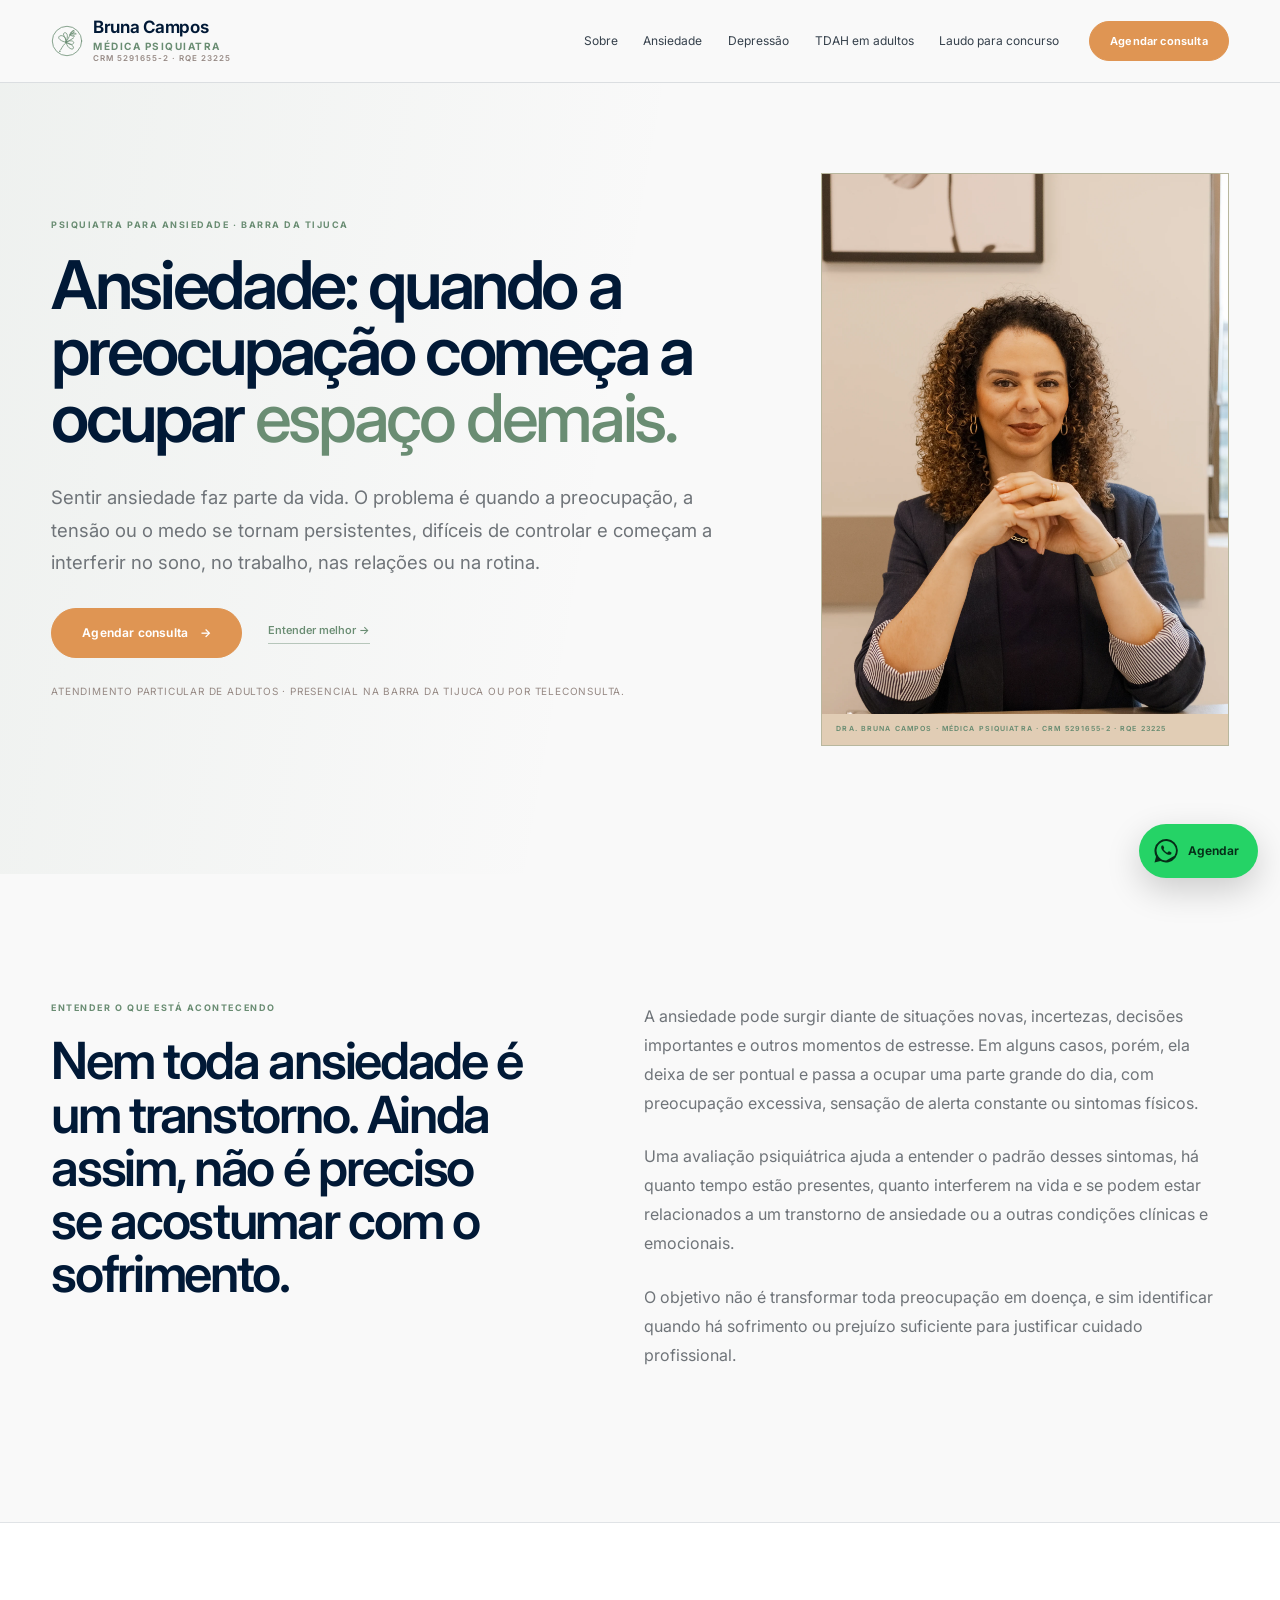
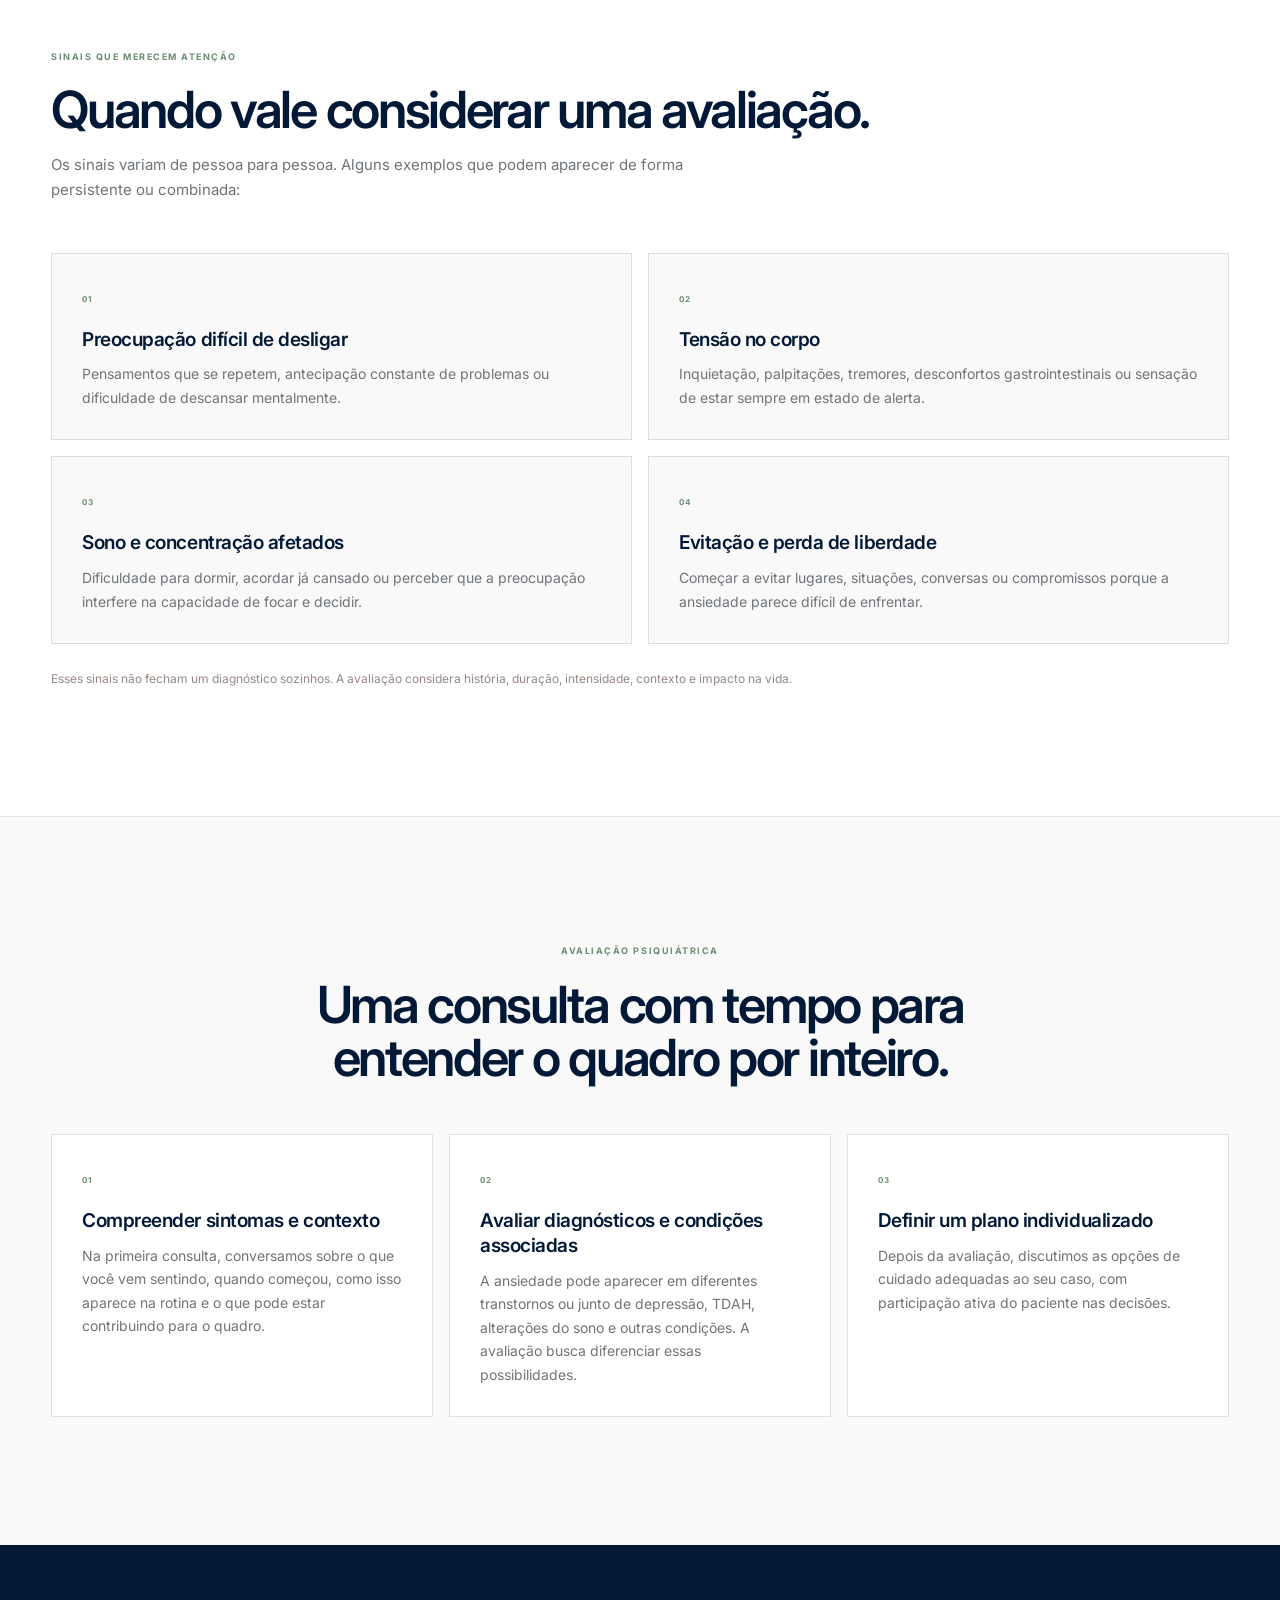
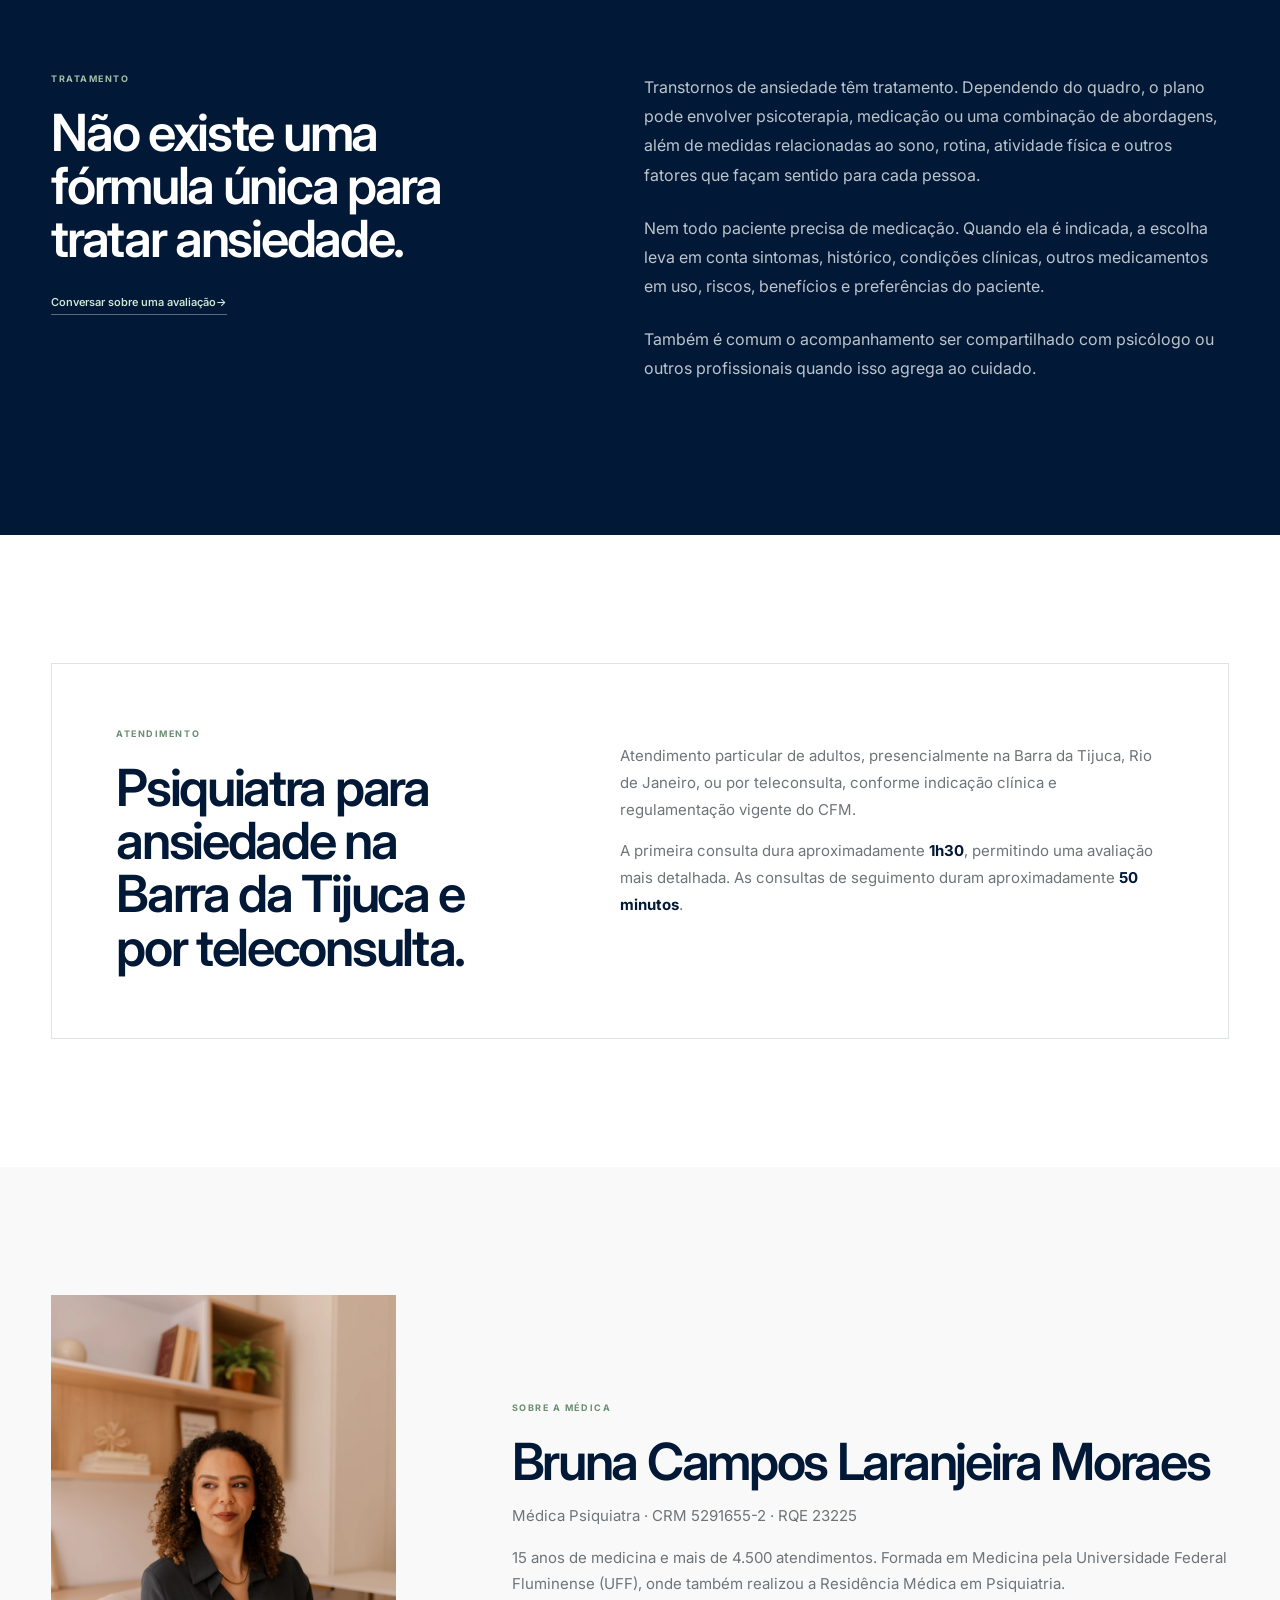
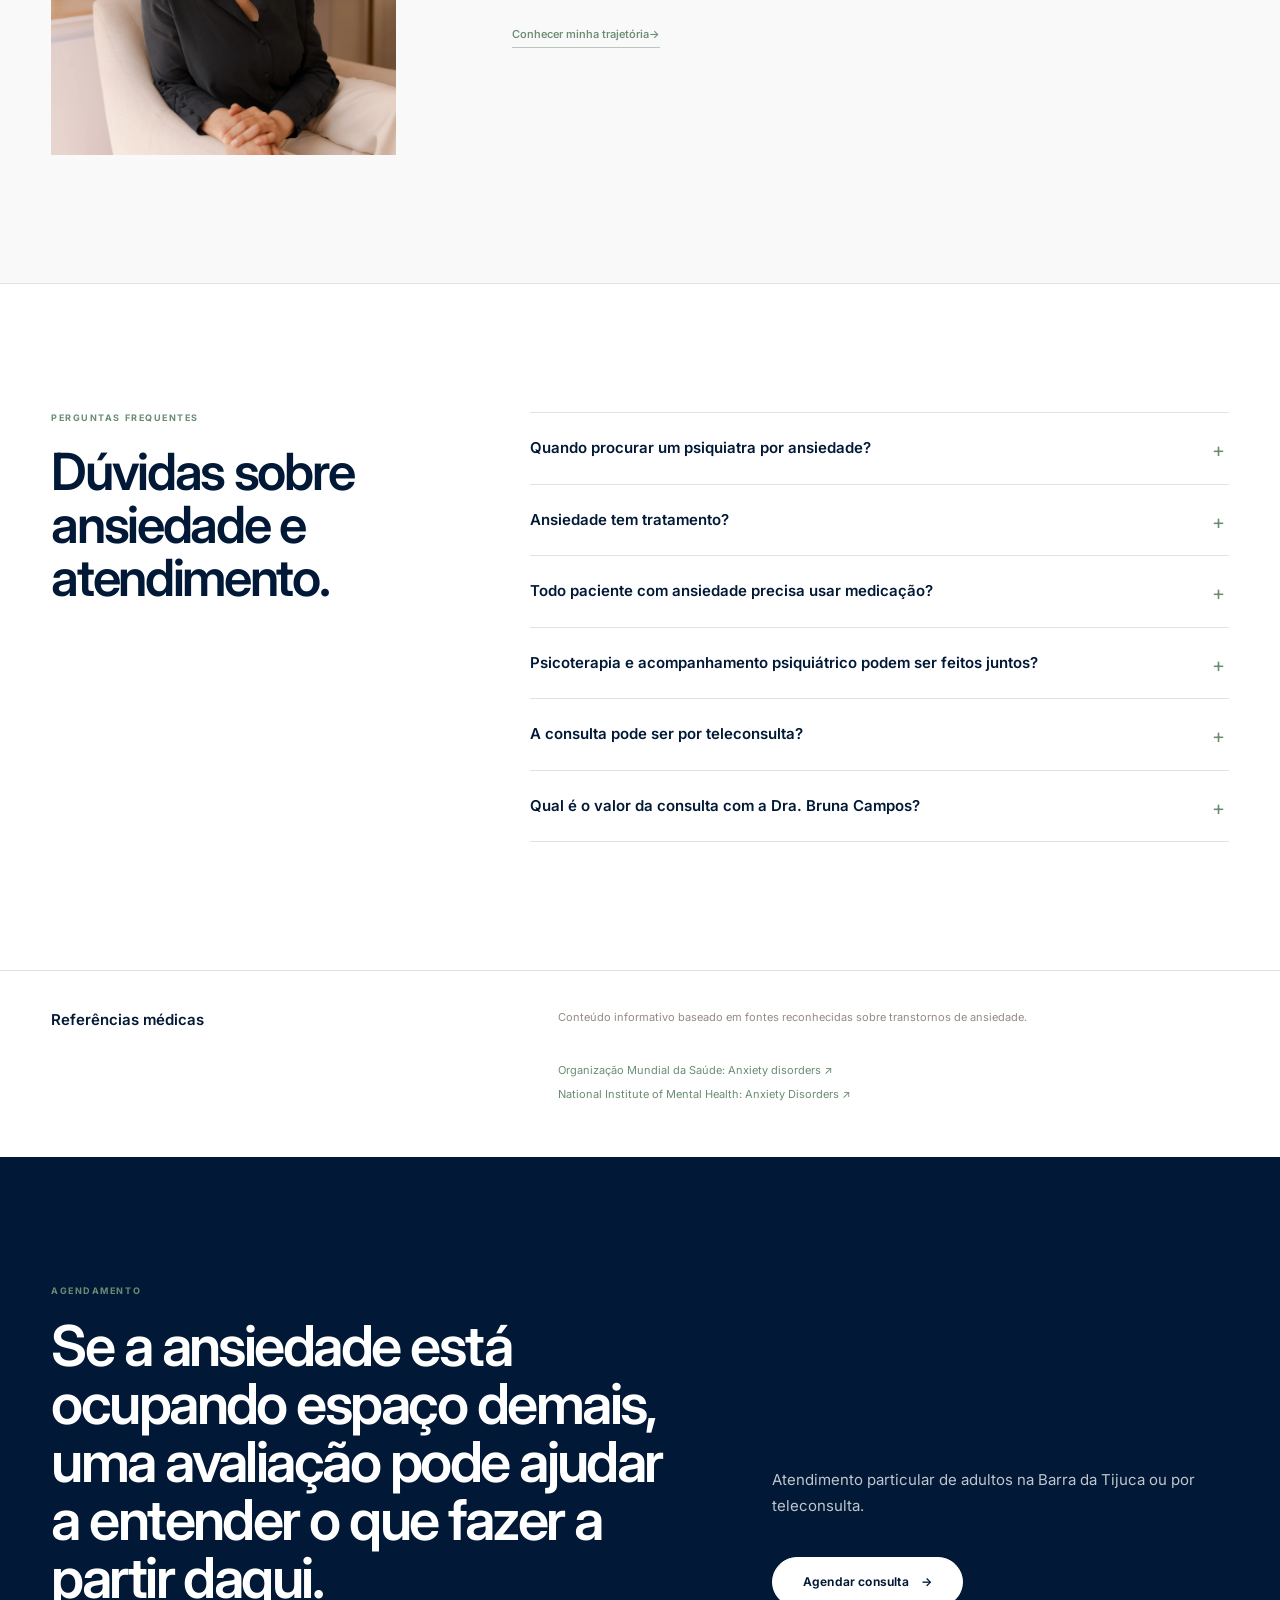
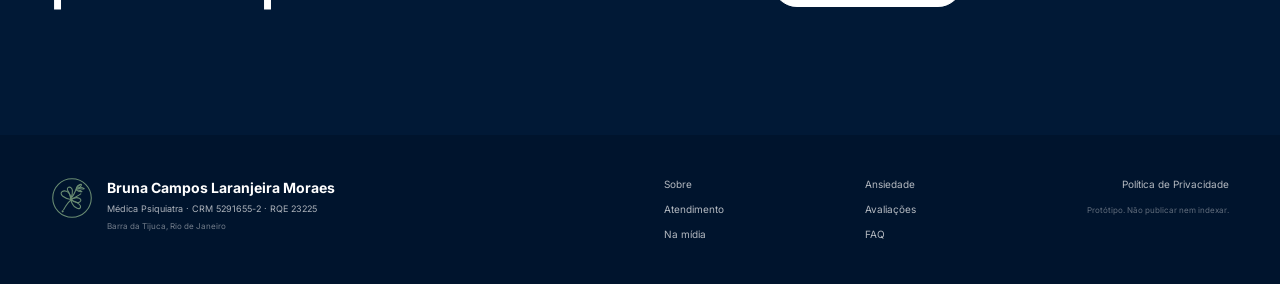
==== ansiedade/index.html @ e63ce88b "Refina Home com ajustes finais de layout e avaliações" ====
<!DOCTYPE html>

<html lang="pt-BR">
<head>
<meta charset="utf-8"/>
<meta content="width=device-width, initial-scale=1" name="viewport"/>
<title>Psiquiatra para Ansiedade na Barra da Tijuca | Dra. Bruna Campos</title>
<meta content="Avaliação e tratamento psiquiátrico para ansiedade em adultos com a Dra. Bruna Campos, na Barra da Tijuca ou por teleconsulta. Atendimento particular." name="description"/>
<meta content="noindex,nofollow" name="robots"/>
<link href="https://www.brunacampospsiq.com/ansiedade/" rel="canonical"/>
<meta content="website" property="og:type"/>
<meta content="pt_BR" property="og:locale"/>
<meta content="Psiquiatra para Ansiedade na Barra da Tijuca | Dra. Bruna Campos" property="og:title"/>
<meta content="Avaliação e tratamento psiquiátrico para ansiedade em adultos com a Dra. Bruna Campos, na Barra da Tijuca ou por teleconsulta. Atendimento particular." property="og:description"/>
<link href="../assets/css/styles.css?v=21" rel="stylesheet"/>
<script type="application/ld+json">
  {
    "@context": "https://schema.org",
    "@graph": [
      {
        "@type": "MedicalWebPage",
        "@id": "https://www.brunacampospsiq.com/ansiedade/#webpage",
        "url": "https://www.brunacampospsiq.com/ansiedade/",
        "name": "Psiquiatra para Ansiedade na Barra da Tijuca | Dra. Bruna Campos",
        "description": "Informações sobre ansiedade em adultos, avaliação psiquiátrica e possibilidades de tratamento.",
        "inLanguage": "pt-BR",
        "about": {"@type":"MedicalCondition","name":"Transtornos de ansiedade"},
        "author": {"@id":"https://www.brunacampospsiq.com/#bruna"}
      },
      {
        "@type": ["Person", "Physician"],
        "@id": "https://www.brunacampospsiq.com/#bruna",
        "name": "Bruna Campos Laranjeira Moraes",
        "jobTitle": "Médica Psiquiatra",
        "medicalSpecialty": "Psychiatric",
        "areaServed": {"@type":"Place","name":"Barra da Tijuca, Rio de Janeiro"},
        "sameAs": [
          "https://www.doctoralia.com.br/bruna-campos-2/psiquiatra/rio-de-janeiro",
          "https://www.instagram.com/brunacampospsiq/",
          "https://share.google/ED9ckal8CYqUAlG8l"
        ]
      },
      {
        "@type": "FAQPage",
        "mainEntity": [
          {"@type":"Question","name":"Quando procurar um psiquiatra por ansiedade?","acceptedAnswer":{"@type":"Answer","text":"Quando a preocupação, o medo, a tensão ou outros sintomas se tornam persistentes, difíceis de controlar ou passam a prejudicar sono, trabalho, relações e rotina, uma avaliação profissional pode ajudar a entender o quadro e definir os próximos passos."}},
          {"@type":"Question","name":"Ansiedade tem tratamento?","acceptedAnswer":{"@type":"Answer","text":"Sim. Há tratamentos eficazes para transtornos de ansiedade. A estratégia pode envolver psicoterapia, medicação quando indicada e outras medidas de cuidado, de acordo com a avaliação individual."}},
          {"@type":"Question","name":"Todo paciente com ansiedade precisa usar medicação?","acceptedAnswer":{"@type":"Answer","text":"Não. A necessidade de medicação depende do quadro, da intensidade dos sintomas, do impacto funcional, de condições associadas e das preferências do paciente. A decisão é individualizada."}},
          {"@type":"Question","name":"A consulta pode ser por teleconsulta?","acceptedAnswer":{"@type":"Answer","text":"Sim. O atendimento pode ser presencial na Barra da Tijuca ou por teleconsulta, conforme indicação clínica e regulamentação vigente do CFM."}},
          {"@type":"Question","name":"Quanto tempo dura a consulta?","acceptedAnswer":{"@type":"Answer","text":"A primeira consulta dura aproximadamente 1h30. As consultas de seguimento duram aproximadamente 50 minutos."}},
          {"@type":"Question","name":"Qual é o valor da consulta com a Dra. Bruna Campos?","acceptedAnswer":{"@type":"Answer","text":"A primeira consulta custa R$ 1.100 e as consultas de seguimento R$ 850. O pagamento pode ser realizado em até 3x no cartão de crédito."}}
        ]
      }
    ]
  }
  </script>
<meta content="https://www.brunacampospsiq.com/ansiedade/" property="og:url"/><meta content="https://www.brunacampospsiq.com/assets/images/bruna-hero.webp" property="og:image"/><meta content="summary_large_image" name="twitter:card"/><meta content="Psiquiatra para Ansiedade na Barra da Tijuca | Dra. Bruna Campos" name="twitter:title"/><meta content="Avaliação e tratamento psiquiátrico para ansiedade em adultos com a Dra. Bruna Campos, na Barra da Tijuca ou por teleconsulta. Atendimento particular." name="twitter:description"/><meta content="https://www.brunacampospsiq.com/assets/images/bruna-hero.webp" name="twitter:image"/><meta content="Bruna Campos Laranjeira Moraes" name="author"/><link href="../favicon.svg" rel="icon" type="image/svg+xml"/><link href="https://fonts.googleapis.com" rel="preconnect"/><link crossorigin="" href="https://fonts.gstatic.com" rel="preconnect"/><link href="https://fonts.googleapis.com/css2?family=Inter:wght@400;500;550;600;650;700&amp;display=swap" rel="stylesheet"/><link as="image" fetchpriority="high" href="../assets/images/bruna-hero.webp" rel="preload"/></head>
<body class="condition-page anxiety-page">
<a class="skip-link" href="#conteudo">Ir para o conteúdo</a>
<header class="site-header" data-header="">
<div class="shell header-inner">
<a aria-label="Dra. Bruna Campos, início" class="brand" href="../index.html">
<img alt="" aria-hidden="true" class="brand-symbol" src="../assets/images/logo-bruna-campos.svg?v=20"/>
<span class="brand-copy"><strong>Bruna Campos</strong><span>Médica Psiquiatra</span><small>CRM 5291655-2 · RQE 23225</small></span>
</a>
<nav aria-label="Navegação principal" class="desktop-nav">
<a href="../sobre/">Sobre</a>
<a aria-current="page" href="./">Ansiedade</a>
<a href="../depressao/">Depressão</a>
<a href="../index.html#tdah">TDAH em adultos</a>
<a href="../laudo-saude-mental-concurso/">Laudo para concurso</a>
</nav>
<a class="button button-small header-cta" href="https://wa.me/5521999131898?text=Ol%C3%A1%2C%20gostaria%20de%20informa%C3%A7%C3%B5es%20sobre%20uma%20consulta%20para%20avalia%C3%A7%C3%A3o%20de%20ansiedade%20com%20a%20Dra.%20Bruna%20Campos." rel="noopener noreferrer" target="_blank">Agendar consulta</a>
<button aria-controls="mobile-menu" aria-expanded="false" aria-label="Abrir menu" class="menu-toggle" data-menu-toggle="" type="button"><span></span><span></span></button>
</div>
<nav aria-label="Navegação mobile" class="mobile-menu" data-mobile-menu="" hidden="" id="mobile-menu">
<a href="../sobre/">Sobre</a><a aria-current="page" href="./">Ansiedade</a><a href="../depressao/">Depressão</a><a href="../index.html#tdah">TDAH em adultos</a><a href="../laudo-saude-mental-concurso/">Laudo para concurso</a><a class="button" href="https://wa.me/5521999131898?text=Ol%C3%A1%2C%20gostaria%20de%20informa%C3%A7%C3%B5es%20sobre%20uma%20consulta%20para%20avalia%C3%A7%C3%A3o%20de%20ansiedade%20com%20a%20Dra.%20Bruna%20Campos." rel="noopener noreferrer" target="_blank">Agendar consulta</a>
</nav>
</header>
<main id="conteudo">
<section aria-labelledby="condition-title" class="condition-hero section">
<div class="shell condition-hero-grid">
<div class="condition-hero-copy">
<p class="eyebrow">PSIQUIATRA PARA ANSIEDADE · BARRA DA TIJUCA</p>
<h1 id="condition-title">Ansiedade: quando a preocupação começa a ocupar <em>espaço demais.</em></h1>
<p class="condition-hero-lead">Sentir ansiedade faz parte da vida. O problema é quando a preocupação, a tensão ou o medo se tornam persistentes, difíceis de controlar e começam a interferir no sono, no trabalho, nas relações ou na rotina.</p>
<div class="condition-hero-actions"><a class="button" href="https://wa.me/5521999131898?text=Ol%C3%A1%2C%20gostaria%20de%20informa%C3%A7%C3%B5es%20sobre%20uma%20consulta%20para%20avalia%C3%A7%C3%A3o%20de%20ansiedade%20com%20a%20Dra.%20Bruna%20Campos." rel="noopener noreferrer" target="_blank">Agendar consulta <span aria-hidden="true">→</span></a><a class="text-link" href="#entender">Entender melhor <span aria-hidden="true">→</span></a></div>
<p class="condition-hero-note">Atendimento particular de adultos · presencial na Barra da Tijuca ou por teleconsulta.</p>
</div>
<figure class="condition-hero-photo-wrap">
<img alt="Dra. Bruna Campos em fotografia profissional" class="condition-hero-photo" decoding="async" fetchpriority="high" height="2400" src="../assets/images/bruna-hero.webp" width="1600"/>
<figcaption>Dra. Bruna Campos · Médica Psiquiatra · CRM 5291655-2 · RQE 23225</figcaption>
</figure>
</div>
</section>
<section aria-labelledby="entender-title" class="section condition-intro" id="entender">
<div class="shell condition-split">
<div>
<p class="eyebrow">ENTENDER O QUE ESTÁ ACONTECENDO</p>
<h2 id="entender-title">Nem toda ansiedade é um transtorno. Ainda assim, não é preciso se acostumar com o sofrimento.</h2>
</div>
<div class="condition-copy">
<p>A ansiedade pode surgir diante de situações novas, incertezas, decisões importantes e outros momentos de estresse. Em alguns casos, porém, ela deixa de ser pontual e passa a ocupar uma parte grande do dia, com preocupação excessiva, sensação de alerta constante ou sintomas físicos.</p>
<p>Uma avaliação psiquiátrica ajuda a entender o padrão desses sintomas, há quanto tempo estão presentes, quanto interferem na vida e se podem estar relacionados a um transtorno de ansiedade ou a outras condições clínicas e emocionais.</p>
<p>O objetivo não é transformar toda preocupação em doença, e sim identificar quando há sofrimento ou prejuízo suficiente para justificar cuidado profissional.</p>
</div>
</div>
</section>
<section aria-labelledby="signals-title" class="section condition-signals">
<div class="shell">
<div class="condition-heading"><p class="eyebrow">SINAIS QUE MERECEM ATENÇÃO</p><h2 id="signals-title">Quando vale considerar uma avaliação.</h2><p>Os sinais variam de pessoa para pessoa. Alguns exemplos que podem aparecer de forma persistente ou combinada:</p></div>
<div class="signal-grid">
<article><span>01</span><h3>Preocupação difícil de desligar</h3><p>Pensamentos que se repetem, antecipação constante de problemas ou dificuldade de descansar mentalmente.</p></article>
<article><span>02</span><h3>Tensão no corpo</h3><p>Inquietação, palpitações, tremores, desconfortos gastrointestinais ou sensação de estar sempre em estado de alerta.</p></article>
<article><span>03</span><h3>Sono e concentração afetados</h3><p>Dificuldade para dormir, acordar já cansado ou perceber que a preocupação interfere na capacidade de focar e decidir.</p></article>
<article><span>04</span><h3>Evitação e perda de liberdade</h3><p>Começar a evitar lugares, situações, conversas ou compromissos porque a ansiedade parece difícil de enfrentar.</p></article>
</div>
<p class="condition-disclaimer">Esses sinais não fecham um diagnóstico sozinhos. A avaliação considera história, duração, intensidade, contexto e impacto na vida.</p>
</div>
</section>
<section aria-labelledby="evaluation-title" class="section condition-evaluation">
<div class="shell">
<div class="condition-heading condition-heading-centered"><p class="eyebrow">AVALIAÇÃO PSIQUIÁTRICA</p><h2 id="evaluation-title">Uma consulta com tempo para entender o quadro por inteiro.</h2></div>
<div class="evaluation-grid">
<article><span>01</span><h3>Compreender sintomas e contexto</h3><p>Na primeira consulta, conversamos sobre o que você vem sentindo, quando começou, como isso aparece na rotina e o que pode estar contribuindo para o quadro.</p></article>
<article><span>02</span><h3>Avaliar diagnósticos e condições associadas</h3><p>A ansiedade pode aparecer em diferentes transtornos ou junto de depressão, TDAH, alterações do sono e outras condições. A avaliação busca diferenciar essas possibilidades.</p></article>
<article><span>03</span><h3>Definir um plano individualizado</h3><p>Depois da avaliação, discutimos as opções de cuidado adequadas ao seu caso, com participação ativa do paciente nas decisões.</p></article>
</div>
</div>
</section>
<section aria-labelledby="treatment-title" class="section condition-treatment">
<div class="shell condition-split condition-split-reverse">
<div class="condition-copy">
<p>Transtornos de ansiedade têm tratamento. Dependendo do quadro, o plano pode envolver psicoterapia, medicação ou uma combinação de abordagens, além de medidas relacionadas ao sono, rotina, atividade física e outros fatores que façam sentido para cada pessoa.</p>
<p>Nem todo paciente precisa de medicação. Quando ela é indicada, a escolha leva em conta sintomas, histórico, condições clínicas, outros medicamentos em uso, riscos, benefícios e preferências do paciente.</p>
<p>Também é comum o acompanhamento ser compartilhado com psicólogo ou outros profissionais quando isso agrega ao cuidado.</p>
</div>
<div>
<p class="eyebrow">TRATAMENTO</p>
<h2 id="treatment-title">Não existe uma fórmula única para tratar ansiedade.</h2>
<a class="text-link" href="https://wa.me/5521999131898?text=Ol%C3%A1%2C%20gostaria%20de%20informa%C3%A7%C3%B5es%20sobre%20uma%20consulta%20para%20avalia%C3%A7%C3%A3o%20de%20ansiedade%20com%20a%20Dra.%20Bruna%20Campos." rel="noopener noreferrer" target="_blank">Conversar sobre uma avaliação <span aria-hidden="true">→</span></a>
</div>
</div>
</section>
<section aria-labelledby="local-title" class="section condition-local">
<div class="shell condition-local-box">
<div><p class="eyebrow">ATENDIMENTO</p><h2 id="local-title">Psiquiatra para ansiedade na Barra da Tijuca e por teleconsulta.</h2></div>
<div><p>Atendimento particular de adultos, presencialmente na Barra da Tijuca, Rio de Janeiro, ou por teleconsulta, conforme indicação clínica e regulamentação vigente do CFM.</p><p>A primeira consulta dura aproximadamente <strong>1h30</strong>, permitindo uma avaliação mais detalhada. As consultas de seguimento duram aproximadamente <strong>50 minutos</strong>.</p></div>
</div>
</section>
<section aria-labelledby="about-anxiety-title" class="section condition-about">
<div class="shell condition-about-grid">
<figure><img alt="Dra. Bruna Campos em fotografia profissional" decoding="async" height="2400" loading="lazy" src="../assets/images/bruna-sobre.webp" width="1600"/></figure>
<div><p class="eyebrow">SOBRE A MÉDICA</p><h2 id="about-anxiety-title">Bruna Campos Laranjeira Moraes</h2><p>Médica Psiquiatra · CRM 5291655-2 · RQE 23225</p><p>15 anos de medicina e mais de 4.500 atendimentos. Formada em Medicina pela Universidade Federal Fluminense (UFF), onde também realizou a Residência Médica em Psiquiatria.</p><a class="text-link" href="../sobre/">Conhecer minha trajetória <span aria-hidden="true">→</span></a></div>
</div>
</section>
<section aria-labelledby="faq-title" class="section condition-faq" id="faq">
<div class="shell faq-layout">
<div class="faq-intro"><p class="eyebrow">PERGUNTAS FREQUENTES</p><h2 id="faq-title">Dúvidas sobre ansiedade e atendimento.</h2></div>
<div class="faq-list">
<details><summary>Quando procurar um psiquiatra por ansiedade?</summary><p>Quando a preocupação, o medo, a tensão ou outros sintomas se tornam persistentes, difíceis de controlar ou passam a prejudicar sono, trabalho, relações e rotina, uma avaliação profissional pode ajudar a entender o quadro e definir os próximos passos.</p></details>
<details><summary>Ansiedade tem tratamento?</summary><p>Sim. Existem tratamentos eficazes para transtornos de ansiedade. A estratégia pode envolver psicoterapia, medicação quando indicada e outras medidas de cuidado, de acordo com a avaliação individual.</p></details>
<details><summary>Todo paciente com ansiedade precisa usar medicação?</summary><p>Não. A necessidade de medicação depende do quadro, da intensidade dos sintomas, do impacto funcional, de condições associadas e das preferências do paciente. A decisão é individualizada.</p></details>
<details><summary>Psicoterapia e acompanhamento psiquiátrico podem ser feitos juntos?</summary><p>Sim. Em muitos casos, psicoterapia e acompanhamento psiquiátrico são complementares. A necessidade e a combinação das abordagens são definidas conforme o quadro e as necessidades de cada pessoa.</p></details>
<details><summary>A consulta pode ser por teleconsulta?</summary><p>Sim. O atendimento pode ser presencial na Barra da Tijuca ou por teleconsulta, conforme indicação clínica e regulamentação vigente do CFM.</p></details>
<details><summary>Qual é o valor da consulta com a Dra. Bruna Campos?</summary><p>A primeira consulta custa R$ 1.100 e as consultas de seguimento R$ 850. O pagamento pode ser realizado em até 3x no cartão de crédito.</p></details>
</div>
</div>
</section>
<section aria-labelledby="references-title" class="condition-references">
<div class="shell"><h2 id="references-title">Referências médicas</h2><p>Conteúdo informativo baseado em fontes reconhecidas sobre transtornos de ansiedade.</p><div><a href="https://www.who.int/en/news-room/fact-sheets/detail/anxiety-disorders" rel="noopener noreferrer" target="_blank">Organização Mundial da Saúde: Anxiety disorders ↗</a><a href="https://www.nimh.nih.gov/health/topics/anxiety-disorders" rel="noopener noreferrer" target="_blank">National Institute of Mental Health: Anxiety Disorders ↗</a></div></div>
</section>
<section aria-labelledby="anxiety-cta-title" class="profile-cta section" id="agendamento">
<div class="shell profile-cta-box"><div><p class="eyebrow eyebrow-on-dark">AGENDAMENTO</p><h2 id="anxiety-cta-title">Se a ansiedade está ocupando espaço demais, uma avaliação pode ajudar a entender o que fazer a partir daqui.</h2></div><div><p>Atendimento particular de adultos na Barra da Tijuca ou por teleconsulta.</p><a class="button button-light" href="https://wa.me/5521999131898?text=Ol%C3%A1%2C%20gostaria%20de%20informa%C3%A7%C3%B5es%20sobre%20uma%20consulta%20com%20a%20Dra.%20Bruna%20Campos." rel="noopener noreferrer" target="_blank">Agendar consulta <span aria-hidden="true">→</span></a></div></div>
</section>
</main>
<footer class="site-footer">
<div class="shell footer-grid">
<div class="footer-brand"><img alt="" aria-hidden="true" class="footer-brand-symbol" src="../assets/images/logo-bruna-campos.svg?v=20"/><div><strong>Bruna Campos Laranjeira Moraes</strong><span>Médica Psiquiatra · CRM 5291655-2 · RQE 23225</span><small>Barra da Tijuca, Rio de Janeiro</small></div></div>
<nav aria-label="Links do rodapé"><a href="../sobre/">Sobre</a><a href="./">Ansiedade</a><a href="../index.html#atendimento">Atendimento</a><a href="../index.html#avaliacoes">Avaliações</a><a href="../index.html#midia">Na mídia</a><a href="#faq">FAQ</a></nav>
<div class="footer-meta"><a data-placeholder-link="" href="#">Política de Privacidade</a><span>Protótipo. Não publicar nem indexar.</span></div>
</div>
</footer>
<a aria-label="Agendar consulta pelo WhatsApp" class="floating-whatsapp" href="https://wa.me/5521999131898?text=Ol%C3%A1%2C%20gostaria%20de%20informa%C3%A7%C3%B5es%20sobre%20uma%20consulta%20para%20avalia%C3%A7%C3%A3o%20de%20ansiedade%20com%20a%20Dra.%20Bruna%20Campos." rel="noopener noreferrer" target="_blank" title="Agendar consulta pelo WhatsApp"><svg aria-hidden="true" viewbox="0 0 24 24"><path d="M20.5 3.5A11.75 11.75 0 0 0 2.02 17.67L.5 23.5l5.98-1.47A11.76 11.76 0 0 0 20.5 3.5Zm-8.3 17.9a9.7 9.7 0 1 1 8.3-4.64"></path><path d="M7.8 6.8c.2-.28.42-.28.63-.28h.45c.15 0 .39.06.5.4l.75 1.8c.08.2.04.4-.05.56l-.38.54c-.13.16-.27.3-.12.55.15.26.67 1.1 1.45 1.78 1 .88 1.85 1.16 2.1 1.3.26.13.4.11.56-.07l.84-.98c.18-.22.37-.18.6-.1l1.85.87c.25.12.42.18.48.28.06.1.06.6-.14 1.18-.2.58-1.16 1.1-1.6 1.17-.42.07-.96.1-1.56-.1-.36-.12-.82-.27-1.42-.53a12.2 12.2 0 0 1-4.44-3.9c-.13-.18-1.1-1.46-1.1-2.78 0-1.31.68-1.96.9-2.21Z"></path></svg><span>Agendar</span></a>
<script src="../assets/js/main.js"></script>
</body>
</html>
---- assets/css/styles.css ----
:root {
  --ink: #011936;
  --green: #6A8D73;
  --orange: #DF9553;
  --grey: #968984;
  --almond: #E1CDB5;
  --paper: #F9F9F9;
  --white: #ffffff;
  --line: rgba(1, 25, 54, .12);
  --muted: #6f7479;
  --shell: 1180px;
  --pad: clamp(20px, 4vw, 54px);
  --section: clamp(88px, 10vw, 150px);
}

* { box-sizing: border-box; }
html { scroll-behavior: smooth; }
body {
  margin: 0;
  background: var(--paper);
  color: var(--ink);
  font-family: Inter, ui-sans-serif, system-ui, -apple-system, BlinkMacSystemFont, "Segoe UI", sans-serif;
  line-height: 1.5;
  -webkit-font-smoothing: antialiased;
}
img { display: block; max-width: 100%; }
a { color: inherit; }
button, input, textarea, select { font: inherit; }

.skip-link {
  position: fixed;
  top: 12px;
  left: 12px;
  z-index: 9999;
  transform: translateY(-160%);
  background: var(--ink);
  color: #fff;
  padding: 10px 14px;
  text-decoration: none;
}
.skip-link:focus { transform: translateY(0); }

.shell {
  width: min(calc(100% - (var(--pad) * 2)), var(--shell));
  margin-inline: auto;
}

.site-header {
  position: sticky;
  top: 0;
  z-index: 100;
  background: color-mix(in srgb, var(--paper) 94%, transparent);
  backdrop-filter: blur(12px);
  border-bottom: 1px solid var(--line);
}
.header-inner {
  min-height: 82px;
  display: grid;
  grid-template-columns: auto 1fr auto;
  align-items: center;
  gap: 30px;
}
.brand {
  display: inline-grid;
  grid-template-columns: 32px auto;
  gap: 10px;
  align-items: center;
  text-decoration: none;
}
.monogram {
  width: 32px;
  height: 32px;
  display: grid;
  place-items: center;
  border: 1px solid var(--line);
  background: var(--white);
  font-size: 10px;
  letter-spacing: .02em;
}
.brand-copy { display: grid; line-height: 1.05; }
.brand-copy strong { font-size: 17px; font-weight: 650; letter-spacing: -.025em; }
.brand-copy span { margin-top: 4px; color: var(--green); font-size: 10px; font-weight: 700; text-transform: uppercase; letter-spacing: .15em; }
.brand-copy small { margin-top: 3px; color: var(--grey); font-size: 8px; font-weight: 600; text-transform: uppercase; letter-spacing: .13em; }

.desktop-nav {
  justify-self: end;
  display: flex;
  gap: clamp(16px, 2vw, 28px);
  align-items: center;
}
.desktop-nav a {
  font-size: 12px;
  color: #36414c;
  text-decoration: none;
  transition: color .2s ease;
}
.desktop-nav a:hover, .desktop-nav a:focus-visible { color: var(--green); }

.button {
  display: inline-flex;
  align-items: center;
  justify-content: center;
  gap: 12px;
  min-height: 50px;
  padding: 0 30px;
  border: 1px solid var(--orange);
  border-radius: 999px;
  background: var(--orange);
  color: var(--white);
  text-decoration: none;
  font-size: 12px;
  font-weight: 650;
  letter-spacing: .015em;
  transition: transform .18s ease, background .18s ease, border-color .18s ease;
}
.button:hover { transform: translateY(-1px); background: #c97a42; border-color: #c97a42; }
.button:focus-visible, a:focus-visible, button:focus-visible { outline: 2px solid var(--orange); outline-offset: 3px; }
.button-small { min-height: 40px; padding-inline: 20px; font-size: 11px; }
.menu-toggle { display: none; }
.mobile-menu { display: none; }

.hero {
  padding: clamp(30px, 4vw, 54px) 0 clamp(80px, 10vw, 136px);
  background:
    linear-gradient(90deg, rgba(106,141,115,.055), transparent 32%),
    var(--paper);
}
.hero-grid {
  display: grid;
  grid-template-columns: minmax(300px, .88fr) minmax(430px, 1.2fr);
  gap: clamp(44px, 6vw, 92px);
  align-items: center;
}
.hero-photo-wrap {
  position: relative;
  margin: 0;
  align-self: stretch;
  min-height: 590px;
  overflow: hidden;
  background: var(--almond);
}
.hero-photo {
  width: 100%;
  height: 100%;
  object-fit: cover;
  object-position: center top;
  image-rendering: auto;
}
.photo-signature {
  position: absolute;
  left: 0;
  right: 0;
  bottom: 0;
  padding: 12px 16px;
  background: linear-gradient(90deg, var(--green), rgba(106,141,115,.78) 70%, rgba(249,249,249,.85));
  color: #fff;
  font-size: 7px;
  font-weight: 650;
  text-transform: uppercase;
  letter-spacing: .17em;
}
.hero-copy {
  position: relative;
  padding-right: clamp(0px, 2vw, 30px);
}
.hero-copy::before {
  content: "";
  position: absolute;
  left: -36px;
  top: 4px;
  width: 22px;
  height: 1px;
  background: var(--green);
}
.eyebrow {
  margin: 0 0 20px;
  color: var(--green);
  font-size: 9px;
  line-height: 1.4;
  font-weight: 700;
  text-transform: uppercase;
  letter-spacing: .17em;
}
.eyebrow-compact { margin-bottom: 18px; }
.hero h1 {
  margin: 0;
  max-width: 760px;
  font-size: clamp(36px, 4.2vw, 58px);
  line-height: 1.01;
  letter-spacing: -.04em;
  font-weight: 600;
  text-wrap: balance;
}
.hero h1 em {
  color: var(--green);
  font-style: normal;
  font-weight: 520;
}
.hero-lead {
  max-width: 620px;
  margin: 28px 0 0;
  color: #6f7479;
  font-size: 15px;
  line-height: 1.72;
}
.hero-actions {
  margin-top: 30px;
  display: flex;
  align-items: center;
  gap: 28px;
}
.text-link {
  color: var(--green);
  text-decoration: none;
  font-size: 11px;
  font-weight: 550;
  border-bottom: 1px solid rgba(106,141,115,.45);
  padding-bottom: 4px;
}

.section { padding: var(--section) 0; }
.editorial-grid {
  display: grid;
  grid-template-columns: minmax(240px, .72fr) minmax(500px, 1.28fr);
  gap: clamp(60px, 8vw, 120px);
  align-items: start;
}
.section-intro { position: sticky; top: 126px; }
.section-intro h2 {
  margin: 0;
  max-width: 300px;
  font-size: clamp(36px, 4vw, 58px);
  line-height: 1.02;
  letter-spacing: -.045em;
  font-weight: 680;
}
.section-intro > p:last-child {
  max-width: 250px;
  margin: 22px 0 0;
  color: var(--grey);
  font-size: 13px;
}
.areas-list {
  display: grid;
  grid-template-columns: repeat(2, minmax(0, 1fr));
  gap: 24px;
}
.area-item {
  display: grid;
  grid-template-columns: 30px 1fr;
  gap: 16px;
  min-height: 250px;
  padding: 30px;
  border: 1px solid rgba(1,25,54,.13);
  border-radius: 18px;
  background: #fff;
  box-shadow: 0 8px 24px rgba(1,25,54,.035);
}
.index {
  color: var(--green);
  font-size: 8px;
  font-weight: 650;
  letter-spacing: .08em;
  padding-top: 3px;
}
.area-item h3 {
  margin: 0;
  font-size: 18px;
  line-height: 1.28;
  letter-spacing: -.02em;
  font-weight: 620;
}
.area-item p {
  max-width: 580px;
  margin: 14px 0 18px;
  color: #656d73;
  font-size: 14px;
  line-height: 1.65;
}
.area-item a {
  color: var(--green);
  text-decoration: none;
  font-size: 9px;
  border-bottom: 1px solid rgba(106,141,115,.35);
  padding-bottom: 3px;
}

.about {
  position: relative;
  overflow: hidden;
  border-top: 1px solid var(--line);
}
.about::after {
  content: none;
}
.about-grid {
  display: grid;
  grid-template-columns: minmax(210px, .7fr) minmax(340px, 1.08fr) minmax(250px, .78fr);
  gap: clamp(38px, 6vw, 86px);
  align-items: center;
}
.about-identity h2 {
  margin: 0;
  font-size: clamp(50px, 5vw, 76px);
  line-height: .9;
  letter-spacing: -.06em;
  font-weight: 720;
}
.credentials {
  margin: 28px 0 24px;
  padding-bottom: 18px;
  border-bottom: 1px solid var(--line);
  color: var(--green);
  font-size: 8px;
  line-height: 1.55;
  text-transform: uppercase;
  letter-spacing: .12em;
  font-weight: 650;
}
.facts { display: grid; gap: 18px; }
.facts div { display: grid; gap: 3px; }
.facts strong { font-size: 20px; letter-spacing: -.035em; }
.facts span { color: var(--green); font-size: 7px; text-transform: uppercase; letter-spacing: .13em; font-weight: 700; }
.about-copy { color: #777b7f; font-size: 15px; line-height: 1.75; }
.about-copy p { margin: 0 0 22px; }
.about-photo-wrap { margin: 0; }
.about-photo-wrap::before {
  content: "";
  display: block;
  height: 14px;
  border-top: 1px solid var(--green);
  border-left: 1px solid var(--green);
  border-right: 1px solid var(--green);
}
.about-photo {
  width: 100%;
  height: auto;
  aspect-ratio: .72;
  object-fit: cover;
  object-position: center;
  background: var(--almond);
}
.about-photo-wrap figcaption {
  border: 1px solid rgba(1,25,54,.13);
  border-top: none;
  padding: 7px 8px;
  color: var(--green);
  font-size: 6px;
  text-transform: uppercase;
  letter-spacing: .14em;
}
.prototype-end {
  padding: 28px 0 34px;
  border-top: 1px solid var(--line);
  color: var(--grey);
  font-size: 11px;
}

@media (max-width: 980px) {
  .desktop-nav { display: none; }
  .header-inner { grid-template-columns: 1fr auto auto; }
  .menu-toggle {
    display: grid;
    width: 42px;
    height: 42px;
    place-content: center;
    gap: 6px;
    border: 0;
    background: transparent;
    cursor: pointer;
  }
  .menu-toggle span { display: block; width: 22px; height: 1px; background: var(--ink); }
  .mobile-menu {
    padding: 14px var(--pad) 28px;
    background: var(--paper);
    border-top: 1px solid var(--line);
  }
  .mobile-menu:not([hidden]) { display: grid; }
  .mobile-menu a:not(.button) { padding: 13px 0; border-bottom: 1px solid var(--line); text-decoration: none; font-size: 15px; }
  .mobile-menu .button { margin-top: 20px; }

  .hero-grid {
    grid-template-columns: minmax(270px, .85fr) minmax(360px, 1.15fr);
    gap: 38px;
  }
  .hero-photo-wrap { min-height: 520px; }
  .hero h1 { font-size: clamp(34px, 4.2vw, 46px); }
  .hero-copy::before { display: none; }
  .editorial-grid { grid-template-columns: minmax(210px, .72fr) minmax(420px, 1.28fr); gap: 50px; }
  .section-intro { position: static; }
  .about-grid { grid-template-columns: .75fr 1fr .75fr; gap: 35px; }
}

@media (max-width: 760px) {
  :root { --pad: 20px; --section: 84px; }
  .site-header { position: static; }
  .header-inner { min-height: 72px; gap: 8px; }
  .header-cta { display: none; }
  .brand { grid-template-columns: 27px auto; gap: 8px; }
  .monogram { width: 27px; height: 27px; font-size: 8px; }
  .brand-copy strong { font-size: 15px; }
  .brand-copy span { font-size: 8px; }
  .brand-copy small { font-size: 7px; }

  .hero { padding: 30px 0 70px; }
  .hero-grid {
    display: flex;
    flex-direction: column;
    gap: 30px;
  }
  .hero-copy { order: 1; }
  .hero-photo-wrap { order: 2; min-height: auto; width: 100%; aspect-ratio: .82; }
  .hero h1 { font-size: clamp(32px, 9vw, 42px); line-height: 1.01; }
  .hero-lead { margin-top: 22px; font-size: 14px; line-height: 1.65; }
  .hero-actions { margin-top: 25px; align-items: stretch; gap: 12px; flex-direction: column-reverse; }
  .hero-actions .button { width: 100%; }
  .text-link { align-self: flex-start; }
  .eyebrow { margin-bottom: 14px; font-size: 7px; }

  .editorial-grid { display: block; }
  .section-intro h2 { max-width: 100%; font-size: 38px; }
  .section-intro > p:last-child { max-width: 100%; margin-top: 12px; }
  .areas-list { margin-top: 34px; grid-template-columns: 1fr; gap: 14px; }
  .area-item { min-height: auto; grid-template-columns: 26px 1fr; gap: 12px; padding: 24px 22px; border-radius: 14px; }
  .area-item h3 { font-size: 17px; }
  .area-item p { font-size: 13.5px; }

  .about-grid {
    display: grid;
    grid-template-columns: 1fr 1fr;
    gap: 28px 24px;
  }
  .about-identity { grid-column: 1 / -1; }
  .about-identity h2 { font-size: 50px; }
  .credentials { margin-top: 20px; }
  .facts { grid-template-columns: 1fr 1fr; gap: 12px; }
  .facts div { padding: 13px 0; border-top: 1px solid var(--line); }
  .about-copy { grid-column: 1 / -1; font-size: 13.5px; }
  .about-photo-wrap { grid-column: 1 / -1; width: 78%; justify-self: end; margin-top: 4px; }
}

@media (max-width: 430px) {
  .hero h1 { font-size: 34px; }
  .about-photo-wrap { width: 100%; }
}

@media (prefers-reduced-motion: reduce) {
  *, *::before, *::after { scroll-behavior: auto !important; transition: none !important; }
}

/* Home - sections added after visual gate */
.formation { border-top: 1px solid var(--line); background: #fff; }
.formation-grid {
  display: grid;
  grid-template-columns: minmax(260px, .74fr) minmax(520px, 1.26fr);
  gap: clamp(60px, 9vw, 132px);
  align-items: start;
}
.formation-intro { position: sticky; top: 120px; }
.formation-intro h2,
.care-heading h2,
.reviews-copy h2,
.media-intro h2,
.modalities-heading h2,
.faq-intro h2 {
  margin: 0;
  letter-spacing: -.045em;
  font-weight: 680;
}
.formation-intro h2 { max-width: 410px; font-size: clamp(38px, 4vw, 60px); line-height: 1.02; }
.formation-intro > p:last-child { max-width: 370px; margin: 24px 0 0; color: var(--muted); font-size: 14px; line-height: 1.75; }
.formation-list { border-top: 1px solid var(--line); }
.formation-item {
  min-height: 98px;
  display: grid;
  grid-template-columns: 82px 1fr auto;
  gap: 24px;
  align-items: center;
  padding: 20px 0;
  border-bottom: 1px solid var(--line);
  text-decoration: none;
}
.formation-item:hover strong { color: var(--green); }
.formation-item-static { grid-template-columns: 82px 1fr; }
.institution-icon {
  width: 58px;
  min-height: 54px;
  padding: 7px 5px 5px;
  display: grid;
  place-items: center;
  gap: 3px;
  border: 1px solid rgba(223,149,83,.32);
  border-radius: 12px;
  background: rgba(225,205,181,.12);
  color: var(--ink);
}
.institution-icon svg { width: 22px; height: 22px; fill: none; stroke: var(--green); stroke-width: 1.45; stroke-linecap: round; stroke-linejoin: round; }
.institution-icon b { font-size: 6px; line-height: 1; font-weight: 750; letter-spacing: .08em; }
.formation-item strong { display: block; font-size: 15px; line-height: 1.35; font-weight: 620; transition: color .18s ease; }
.formation-item small { display: block; margin-top: 5px; color: var(--muted); font-size: 11px; }
.formation-arrow { color: var(--green); font-size: 16px; }

.care {
  background: linear-gradient(180deg, rgba(225,205,181,.12), rgba(249,249,249,0));
  border-top: 1px solid var(--line);
}
.care-heading { max-width: 780px; margin: 0 auto clamp(42px, 6vw, 70px); text-align: center; }
.care-heading h2 { margin-inline: auto; max-width: 720px; font-size: clamp(34px, 4vw, 54px); line-height: 1.04; font-weight: 600; letter-spacing: -.035em; }
.care-subtitle { max-width: 680px; margin: 22px auto 0; color: var(--muted); font-size: 14px; line-height: 1.7; }
.care-boxes { display: grid; grid-template-columns: repeat(3, minmax(0, 1fr)); gap: 22px; align-items: stretch; }
.care-box {
  min-height: 410px;
  padding: 34px 32px 30px;
  border: 1px solid rgba(223,149,83,.45);
  border-radius: 18px;
  background: #fff;
  display: flex;
  flex-direction: column;
}
.care-box-featured { background: var(--ink); color: #fff; border-color: var(--ink); }
.care-box-icon { width: 52px; height: 52px; display: grid; place-items: center; border-radius: 13px; background: rgba(106,141,115,.12); color: var(--green); }
.care-box-featured .care-box-icon { background: rgba(255,255,255,.12); color: #fff; }
.care-box-icon svg { width: 26px; height: 26px; fill: none; stroke: currentColor; stroke-width: 1.45; stroke-linecap: round; stroke-linejoin: round; }
.care-kicker { margin: 24px 0 8px; color: var(--green); font-size: 9px; font-weight: 700; text-transform: uppercase; letter-spacing: .12em; }
.care-box-featured .care-kicker { color: #b8cdbc; }
.care-box h3 { margin: 0; font-size: 20px; line-height: 1.35; font-weight: 600; letter-spacing: -.025em; }
.care-box ul { list-style: none; margin: auto 0 0; padding: 30px 0 0; display: grid; gap: 12px; }
.care-box li { position: relative; padding-left: 22px; color: var(--muted); font-size: 12.5px; line-height: 1.5; }
.care-box-featured li { color: rgba(255,255,255,.75); }
.care-box li::before { content: "✓"; position: absolute; left: 0; top: 0; color: var(--green); font-weight: 750; }
.care-box-featured li::before { color: #c9d8cc; }

.reviews { background: var(--ink); color: #fff; }
.reviews-grid { display: grid; grid-template-columns: .8fr 1.2fr; gap: clamp(60px, 9vw, 130px); align-items: center; }
.eyebrow-light { margin: 0 0 20px; color: #9ab5a1; font-size: 9px; font-weight: 700; text-transform: uppercase; letter-spacing: .17em; }
.reviews-copy h2 { font-size: clamp(40px, 5vw, 66px); line-height: 1; max-width: 550px; }
.reviews-copy > p:last-of-type { max-width: 480px; margin: 28px 0 0; color: rgba(255,255,255,.64); font-size: 14px; line-height: 1.75; }
.reviews-links { display: flex; gap: 10px; margin-top: 28px; }
.reviews-links span { border: 1px solid rgba(255,255,255,.2); padding: 9px 12px; color: rgba(255,255,255,.72); font-size: 9px; text-transform: uppercase; letter-spacing: .1em; }
.review-slots { display: grid; grid-template-columns: repeat(2, minmax(0,1fr)); gap: 20px; align-items: start; }
.review-slot { min-height: 230px; padding: 24px; background: var(--paper); color: var(--ink); border-top: 3px solid var(--green); }
.review-slot-offset { transform: translateY(44px); }
.review-source { color: var(--green); font-size: 8px; text-transform: uppercase; letter-spacing: .14em; font-weight: 700; }
.review-lines { margin: 30px 0 24px; display: grid; gap: 10px; }
.review-lines i { display: block; height: 7px; background: rgba(1,25,54,.08); }
.review-lines i:nth-child(2) { width: 92%; }
.review-lines i:nth-child(3) { width: 78%; }
.review-lines i:nth-child(4) { width: 55%; }
.review-slot p { margin: 0; color: var(--muted); font-size: 11px; }

.media { background: #fff; }
.media-grid { display: grid; grid-template-columns: .82fr 1.18fr; gap: clamp(60px, 9vw, 130px); align-items: start; }
.media-intro h2 { max-width: 520px; font-size: clamp(40px, 4.6vw, 64px); line-height: 1.02; }
.media-intro > p:last-child { max-width: 430px; margin: 24px 0 0; color: var(--muted); font-size: 14px; line-height: 1.75; }
.media-list { border-top: 1px solid var(--line); }
.media-row { display: grid; grid-template-columns: 34px 130px 1fr auto; gap: 24px; align-items: center; min-height: 94px; border-bottom: 1px solid var(--line); }
.media-row > span { color: var(--green); font-size: 8px; }
.media-row strong { font-size: 15px; font-weight: 650; }
.media-row small { color: var(--muted); font-size: 12px; }
.media-row i { color: var(--green); font-style: normal; }

.modalities { border-top: 1px solid var(--line); }
.modalities-grid { display: grid; grid-template-columns: 1fr; gap: clamp(42px, 6vw, 76px); }
.modalities-heading h2 { max-width: 780px; font-size: clamp(40px, 4.6vw, 64px); line-height: 1.02; }
.modality-panels { display: grid; grid-template-columns: 1.22fr .88fr; gap: 16px; border: 0; }
.modality-panels article { position: relative; min-height: 430px; padding: 0; overflow: hidden; border-radius: 22px; background: var(--almond); }
.modality-panels article + article { border-left: 0; }
.modality-panel-accent { background: var(--almond) !important; }
.modality-index { color: var(--green); font-size: 8px; letter-spacing: .1em; }
.modality-panels h3 { margin: 0; font-size: 18px; letter-spacing: -.025em; }
.modality-panels p { margin: 5px 0 0; color: var(--muted); font-size: 11px; line-height: 1.45; }
.modality-panels small { color: var(--grey); font-size: 10px; line-height: 1.5; }
.modality-caption {
  position: absolute;
  left: 22px;
  right: 22px;
  bottom: 20px;
  z-index: 1;
  width: min(360px, calc(100% - 44px));
  padding: 15px 18px;
  display: grid;
  grid-template-columns: 34px minmax(0,1fr);
  gap: 12px;
  align-items: center;
  border-radius: 14px;
  background: rgba(255,255,255,.96);
  box-shadow: 0 12px 30px rgba(1,25,54,.13);
}
.modality-caption .modality-index {
  width: 34px;
  height: 34px;
  display: grid;
  place-items: center;
  border-radius: 50%;
  background: rgba(223,149,83,.18);
  color: #a45f2d;
}

.faq { background: #fff; border-top: 1px solid var(--line); }
.faq-grid { display: grid; grid-template-columns: .72fr 1.28fr; gap: clamp(60px, 9vw, 130px); align-items: start; }
.faq-intro { position: sticky; top: 120px; }
.faq-intro h2 { max-width: 430px; font-size: clamp(40px, 4.3vw, 60px); line-height: 1.02; }
.faq-list { border-top: 1px solid var(--line); }
.faq-list details { border-bottom: 1px solid var(--line); }
.faq-list summary { list-style: none; cursor: pointer; padding: 25px 42px 25px 0; position: relative; font-size: 15px; font-weight: 620; }
.faq-list summary::-webkit-details-marker { display: none; }
.faq-list summary::after { content: "+"; position: absolute; right: 4px; top: 21px; color: var(--green); font-size: 20px; font-weight: 400; }
.faq-list details[open] summary::after { content: "−"; }
.faq-list details p { margin: -4px 0 26px; max-width: 640px; color: var(--muted); font-size: 13px; line-height: 1.75; }

.final-cta { padding: clamp(72px, 9vw, 120px) 0; background: var(--green); color: #fff; }
.final-cta-grid { display: grid; grid-template-columns: 1fr auto; gap: 50px; align-items: end; }
.final-cta h2 { margin: 0; font-size: clamp(52px, 7vw, 94px); line-height: .9; letter-spacing: -.065em; }
.final-cta p:not(.eyebrow) { max-width: 620px; margin: 28px 0 0; color: rgba(255,255,255,.76); font-size: 14px; line-height: 1.7; }
.final-cta-action { display: grid; justify-items: end; gap: 12px; }
.button-inverse { min-width: 190px; background: var(--paper); border-color: var(--paper); color: var(--ink); cursor: pointer; }
.button-inverse:hover { background: #fff; border-color: #fff; transform: translateY(-1px); }
.final-cta-action small { max-width: 230px; color: rgba(255,255,255,.62); font-size: 9px; text-align: right; }

.site-footer { padding: 42px 0; background: #00142d; color: #fff; }
.footer-grid { display: grid; grid-template-columns: 1.2fr .8fr auto; gap: 44px; align-items: start; }
.footer-brand { display: flex; gap: 14px; }
.footer-brand-symbol { width: 42px; height: 42px; flex: 0 0 auto; display: block; }
.monogram-dark { background: transparent; border-color: rgba(255,255,255,.24); }
.footer-brand > div { display: grid; gap: 4px; }
.footer-brand strong { font-size: 14px; }
.footer-brand span { color: rgba(255,255,255,.68); font-size: 9px; }
.footer-brand small { color: rgba(255,255,255,.45); font-size: 8px; }
.site-footer nav { display: grid; grid-template-columns: 1fr 1fr; gap: 10px 24px; }
.site-footer nav a, .footer-meta a { color: rgba(255,255,255,.7); text-decoration: none; font-size: 10px; }
.site-footer nav a:hover, .footer-meta a:hover { color: #fff; }
.footer-meta { display: grid; justify-items: end; gap: 12px; }
.footer-meta span { color: rgba(255,255,255,.38); font-size: 8px; }

/* Small visual refinements from the approved prototype */
.area-item p, .about-copy { color: #656d73; }
.area-item p { font-size: 13.5px; }
.about-copy { font-size: 15.5px; }

@media (max-width: 980px) {
  .formation-grid, .media-grid, .modalities-grid, .faq-grid { gap: 54px; }
  .formation-grid { grid-template-columns: .75fr 1.25fr; }
  .formation-intro, .faq-intro { position: static; }
  .reviews-grid { gap: 55px; }
  .care-boxes { gap: 16px; }
  .care-box { min-height: 390px; padding: 28px 24px 26px; }
  .media-row { grid-template-columns: 28px 100px 1fr auto; gap: 16px; }
  .modality-panels article { min-height: 390px; }
}

@media (max-width: 760px) {
  .formation-grid, .reviews-grid, .media-grid, .modalities-grid, .faq-grid { display: block; }
  .formation-intro h2, .care-heading h2, .reviews-copy h2, .media-intro h2, .modalities-heading h2, .faq-intro h2 { font-size: 38px; }
  .formation-list, .media-list, .faq-list { margin-top: 40px; }
  .formation-item { grid-template-columns: 58px 1fr auto; gap: 14px; min-height: 88px; padding: 18px 0; }
  .formation-item-static { grid-template-columns: 58px 1fr; }
  .institution-icon { width: 46px; min-height: 46px; padding: 5px; border-radius: 10px; }
  .institution-icon svg { width: 18px; height: 18px; }
  .institution-icon b { font-size: 5px; }
  .formation-item strong { font-size: 14px; }
  .formation-item small { font-size: 10px; }

  .care-heading { margin-bottom: 34px; text-align: left; }
  .care-heading h2 { font-size: 36px; margin-inline: 0; }
  .care-subtitle { margin-inline: 0; }
  .care-boxes { display: grid; grid-template-columns: 1fr; gap: 16px; }
  .care-box { min-height: auto; padding: 26px 24px; }
  .care-box ul { margin-top: 26px; padding-top: 0; }

  .reviews-copy > p:last-of-type { font-size: 13.5px; }
  .review-slots { margin-top: 42px; display: block; }
  .review-slot { min-height: 200px; margin-top: 14px; }
  .review-slot-offset { transform: none; }

  .media-row { grid-template-columns: 28px 1fr auto; gap: 12px; min-height: 88px; }
  .media-row small { grid-column: 2 / 3; grid-row: 2; margin-top: -18px; }
  .media-row i { grid-column: 3; grid-row: 1 / 3; }

  .modality-panels { margin-top: 40px; display: grid; grid-template-columns: 1fr; gap: 16px; }
  .modality-panels article { min-height: clamp(330px, 104vw, 430px); }
  .modality-panels article + article { border: 0; }
  .modality-panels h3 { font-size: 17px; }
  .modality-caption { left: 16px; right: 16px; bottom: 16px; width: calc(100% - 32px); }

  .faq-list summary { font-size: 14px; }
  .faq-list details p { font-size: 13px; }

  .final-cta-grid { display: block; }
  .final-cta h2 { font-size: 56px; }
  .final-cta-action { margin-top: 38px; justify-items: start; }
  .final-cta-action small { text-align: left; }

  .footer-grid { display: block; }
  .site-footer nav { margin-top: 30px; }
  .footer-meta { margin-top: 30px; justify-items: start; }
}

@media (max-width: 430px) {
  .final-cta h2 { font-size: 50px; }
}

/* V4 - avaliações reais em cards editoriais */
.reviews { background: var(--ink); color: #fff; }
.reviews-heading {
  display: grid;
  grid-template-columns: minmax(0, 1fr) auto;
  gap: clamp(36px, 7vw, 96px);
  align-items: end;
  margin-bottom: 44px;
}
.reviews-heading h2 {
  margin: 0;
  max-width: 680px;
  font-size: clamp(34px, 4.2vw, 58px);
  line-height: 1.02;
  letter-spacing: -.04em;
  font-weight: 600;
}
.reviews-intro {
  max-width: 650px;
  margin: 20px 0 0;
  color: rgba(255,255,255,.64);
  font-size: 13.5px;
  line-height: 1.7;
}
.rating-badge {
  min-width: 420px;
  overflow: hidden;
  border: 1px solid rgba(223,149,83,.38);
  border-radius: 16px;
  background: #fff2dc;
  color: var(--ink);
  box-shadow: 0 10px 28px rgba(0,0,0,.09);
}
.rating-badge-title { margin: 0; padding: 13px 18px; border-bottom: 1px solid rgba(223,149,83,.25); font-size: 12px; text-align: center; }
.rating-badge-title strong { font-weight: 700; }
.rating-badge-platforms { display: grid; grid-template-columns: repeat(2,minmax(0,1fr)); }
.rating-badge-platforms a { min-width: 0; padding: 14px 18px 15px; display: grid; grid-template-columns: 1fr auto; gap: 5px 12px; color: inherit; text-decoration: none; transition: background .18s ease; }
.rating-badge-platforms a + a { border-left: 1px solid rgba(223,149,83,.25); }
.rating-badge-platforms a:hover { background: rgba(255,255,255,.48); }
.rating-badge-platforms a > span:first-child { color: #52606d; font-size: 9px; font-weight: 700; text-transform: uppercase; letter-spacing: .12em; }
.rating-badge-platforms a > strong { grid-row: 1 / span 2; grid-column: 2; align-self: center; font-size: 24px; font-weight: 650; letter-spacing: -.04em; }
.stars { color: #e6b84f; letter-spacing: .08em; font-size: 11px; line-height: 1; }
.review-cards { display: grid; grid-template-columns: repeat(2, minmax(0,1fr)); gap: 18px; }
.review-card {
  min-height: 260px;
  padding: 26px 26px 24px;
  display: flex;
  flex-direction: column;
  background: var(--paper);
  color: var(--ink);
  border-top: 3px solid var(--green);
}
.review-card-head { display: grid; grid-template-columns: 38px 1fr auto; gap: 12px; align-items: center; }
.review-avatar {
  width: 38px;
  height: 38px;
  display: grid;
  place-items: center;
  border-radius: 50%;
  background: rgba(106,141,115,.14);
  color: var(--green);
  font-size: 10px;
  font-weight: 700;
  letter-spacing: .04em;
}
.review-card-head strong { display: block; font-size: 13px; font-weight: 650; }
.review-source-link { display: inline-block; margin-top: 3px; color: var(--green); font-size: 9px; text-transform: uppercase; letter-spacing: .11em; text-decoration: none; }
.review-source-link:hover { text-decoration: underline; text-underline-offset: 3px; }
.review-stars { justify-self: end; }
.review-card blockquote {
  margin: 30px 0 24px;
  font-size: clamp(17px, 1.6vw, 22px);
  line-height: 1.45;
  letter-spacing: -.02em;
  font-weight: 500;
}
.review-card time { margin-top: auto; color: var(--muted); font-size: 10px; }
.reviews-more {
  margin-top: 28px;
  padding-top: 22px;
  border-top: 1px solid rgba(255,255,255,.15);
  display: flex;
  align-items: center;
  gap: 12px 22px;
  flex-wrap: wrap;
}
.reviews-more > span { margin-right: auto; color: rgba(255,255,255,.58); font-size: 10px; text-transform: uppercase; letter-spacing: .12em; }
.reviews-more a { color: #fff; text-decoration: none; font-size: 12px; border-bottom: 1px solid rgba(255,255,255,.28); padding-bottom: 4px; }
.reviews-more a:hover { border-bottom-color: #fff; }

@media (max-width: 760px) {
  .reviews-heading { display: block; margin-bottom: 32px; }
  .reviews-heading h2 { font-size: 38px; }
  .rating-badge { width: 100%; min-width: 0; margin-top: 28px; }
  .review-cards { grid-template-columns: 1fr; }
  .review-card { min-height: 220px; padding: 22px; }
  .review-card blockquote { margin-top: 24px; font-size: 18px; }
  .reviews-more > span { width: 100%; margin-right: 0; }
}


/* V5 - formação, depoimentos, mídia e WhatsApp */
.formation-profile-grid{display:grid;grid-template-columns:minmax(360px,.92fr) minmax(480px,1.08fr);gap:clamp(58px,8vw,118px);align-items:center}
.formation-visual{position:relative;padding:18px 0 54px}
.formation-photo-frame{position:relative;margin:0;width:min(100%,520px);background:var(--almond);box-shadow:0 18px 45px rgba(1,25,54,.07)}
.formation-photo{width:100%;height:auto;aspect-ratio:.78;object-fit:cover;object-position:center}
.formation-photo-signature{position:absolute;left:0;right:0;bottom:0;padding:10px 14px;background:linear-gradient(90deg,rgba(106,141,115,.93),rgba(106,141,115,.55),transparent);color:#fff;font-size:7px;text-transform:uppercase;letter-spacing:.15em}
.formation-badges{position:absolute;left:28px;right:-28px;bottom:0;display:grid;grid-template-columns:repeat(3,1fr);gap:10px}
.formation-badge{min-height:78px;padding:15px 16px;display:flex;flex-direction:column;justify-content:center;background:#fff;border:1px solid rgba(1,25,54,.12);box-shadow:0 10px 28px rgba(1,25,54,.08);text-decoration:none}
.formation-badge strong{font-size:11px;font-weight:650;line-height:1.3}.formation-badge span{margin-top:4px;color:var(--muted);font-size:9px}.formation-badge-accent{background:var(--green);color:#fff;border-color:var(--green)}.formation-badge-accent span{color:rgba(255,255,255,.78)}
.formation-content h2{margin:0;max-width:620px;font-size:clamp(34px,3.7vw,54px);line-height:1.04;letter-spacing:-.04em;font-weight:600}.formation-lead{max-width:600px;margin:22px 0 34px;color:var(--muted);font-size:14px;line-height:1.72}
.formation-clean-list{border-top:1px solid var(--line)}.formation-clean-list>a,.formation-clean-static{position:relative;display:grid;grid-template-columns:1fr auto;gap:6px 24px;padding:18px 30px 18px 0;border-bottom:1px solid var(--line);text-decoration:none}.formation-clean-list strong{font-size:14px;font-weight:620;line-height:1.3}.formation-clean-list span{grid-column:1;color:var(--muted);font-size:11px;line-height:1.45}.formation-clean-list i{grid-column:2;grid-row:1/3;align-self:center;color:var(--green);font-style:normal}.formation-clean-list>a:hover strong{color:var(--green)}

.review-cards-natural{display:grid;grid-template-columns:repeat(2,minmax(0,1fr));gap:16px;align-items:start}.review-card-natural{min-height:0;height:auto;padding:23px 24px 21px}.review-card-natural blockquote{margin:23px 0 17px;font-size:clamp(15px,1.25vw,18px);line-height:1.52;font-weight:450}.review-card-natural time{margin-top:0}.review-cards-natural .review-card:nth-child(2n){transform:translateY(20px)}

.media{background:#f5f2ed}.media-showcase-head{text-align:center;max-width:860px;margin:0 auto 54px}.media-showcase-head h2{margin:0;font-size:clamp(38px,4.2vw,58px);font-weight:600;letter-spacing:-.04em}.media-showcase-head>p:not(.eyebrow){max-width:650px;margin:18px auto 0;color:var(--muted);font-size:14px;line-height:1.7}.media-source-strip{margin-top:36px;padding:22px 0;border-top:1px solid var(--line);border-bottom:1px solid var(--line);display:flex;justify-content:center;gap:clamp(28px,6vw,88px);flex-wrap:wrap;color:#8b908e;font-size:15px;font-weight:600;letter-spacing:-.02em}.media-groups{display:grid;gap:52px}.media-group-title{display:flex;align-items:baseline;gap:18px;margin-bottom:18px}.media-group-title span{color:var(--green);font-size:9px;letter-spacing:.12em}.media-group-title h3{margin:0;font-size:22px;font-weight:600;letter-spacing:-.03em}.media-card-grid{display:grid;grid-template-columns:repeat(2,minmax(0,1fr));gap:14px}.media-card{position:relative;min-height:118px;padding:22px 48px 22px 22px;display:flex;flex-direction:column;justify-content:flex-end;border:1px solid rgba(1,25,54,.13);border-radius:16px;background:#fff;text-decoration:none;box-shadow:0 5px 18px rgba(1,25,54,.025);transition:transform .18s ease,border-color .18s ease}.media-card:hover{transform:translateY(-2px);border-color:rgba(106,141,115,.55)}.media-card small{margin-bottom:8px;color:var(--green);font-size:9px;text-transform:uppercase;letter-spacing:.1em}.media-card strong{font-size:14px;line-height:1.35;font-weight:600}.media-card i{position:absolute;right:20px;top:20px;color:var(--green);font-style:normal}.media-card-grid-compact{grid-template-columns:repeat(4,minmax(0,1fr))}.media-card-grid-compact .media-card{min-height:108px}

.floating-whatsapp{position:fixed;right:22px;bottom:22px;z-index:140;min-height:54px;padding:0 19px 0 15px;display:inline-flex;align-items:center;gap:10px;border-radius:999px;background:#25D366;color:#062d18;text-decoration:none;font-size:12px;font-weight:650;box-shadow:0 12px 34px rgba(0,0,0,.18);transition:transform .18s ease,box-shadow .18s ease}.floating-whatsapp:hover{transform:translateY(-2px);box-shadow:0 15px 38px rgba(0,0,0,.24)}.floating-whatsapp svg{width:24px;height:24px;fill:currentColor}

@media(max-width:980px){.formation-profile-grid{grid-template-columns:.9fr 1.1fr;gap:46px}.formation-badges{left:16px;right:-10px}.media-card-grid-compact{grid-template-columns:repeat(2,minmax(0,1fr))}}
@media(max-width:760px){.formation-profile-grid{display:block}.formation-visual{padding-bottom:98px}.formation-photo-frame{width:100%;max-width:520px}.formation-badges{left:12px;right:12px;bottom:18px;grid-template-columns:1fr}.formation-badge{min-height:62px}.formation-content{margin-top:16px}.formation-content h2{font-size:36px}.formation-clean-list{margin-top:30px}.review-cards-natural{grid-template-columns:1fr}.review-cards-natural .review-card:nth-child(2n){transform:none}.review-card-natural blockquote{font-size:16px}.media-showcase-head{text-align:left;margin-bottom:38px}.media-source-strip{justify-content:flex-start;gap:18px 28px}.media-card-grid,.media-card-grid-compact{grid-template-columns:1fr}.media-groups{gap:40px}.floating-whatsapp{right:14px;bottom:14px;width:54px;height:54px;min-height:54px;padding:0;justify-content:center}.floating-whatsapp span{display:none}}


/* V6 - refinamentos de formação, mídia e modalidades */
.formation-photo-frame{overflow:visible}
.formation-badges{left:28px;right:-28px;bottom:-18px;grid-template-columns:repeat(3,minmax(0,1fr));gap:10px}
.formation-badge{min-height:74px;padding:13px 14px}
.formation-clean-list strong{font-size:14px;font-weight:650;color:var(--ink)}
.formation-clean-list span{font-size:11px;color:var(--muted)}
.media-showcase-head-simple{max-width:none;text-align:left;margin:0 0 54px}
.media-showcase-head-simple h2{font-size:clamp(42px,5.2vw,72px);line-height:.98;font-weight:600;letter-spacing:-.05em;color:var(--ink)}
.media-group-title h3{text-transform:none}
.media-card-grid:not(.media-card-grid-compact){grid-template-columns:repeat(2,minmax(0,1fr))}
.section-display-title{margin:0;max-width:760px;font-size:clamp(42px,5.2vw,72px);line-height:.98;letter-spacing:-.05em;font-weight:600;color:var(--ink)}
.modalities-grid{align-items:start}

@media(max-width:760px){
  .formation-visual{padding-bottom:54px}
  .formation-badges{position:absolute;left:12px;right:12px;bottom:12px;display:grid;grid-template-columns:repeat(3,minmax(0,1fr));gap:6px}
  .formation-badge{min-height:58px;padding:10px 9px;box-shadow:0 7px 18px rgba(1,25,54,.07)}
  .formation-badge strong{font-size:8.5px;line-height:1.25}
  .formation-badge span{font-size:7.5px;line-height:1.25}
  .formation-content{margin-top:28px}
  .media-showcase-head-simple{margin-bottom:36px}
  .media-showcase-head-simple h2,.section-display-title{font-size:38px}
}

@media(max-width:430px){
  .formation-badges{left:8px;right:8px;gap:5px}
  .formation-badge{padding:9px 7px;min-height:56px}
  .formation-badge strong{font-size:8px}
  .formation-badge span{font-size:7px}
}


/* V7 - presença digital + sequência editorial da Home */
.digital {
  background: var(--green);
  color: #fff;
  overflow: hidden;
}
.digital-shell { max-width: 1180px; }
.digital-heading {
  max-width: 850px;
  margin: 0 auto clamp(46px, 6vw, 76px);
  text-align: center;
}
.digital-eyebrow {
  display: inline-flex;
  align-items: center;
  justify-content: center;
  min-height: 42px;
  margin: 0 0 30px;
  padding: 0 24px;
  border: 1px solid color-mix(in srgb, var(--orange) 72%, transparent);
  border-radius: 999px;
  color: #ffd16f;
  font-size: 10px;
  font-weight: 700;
  letter-spacing: .22em;
  text-transform: uppercase;
}
.digital-heading h2 {
  margin: 0;
  font-size: clamp(40px, 5vw, 68px);
  line-height: .98;
  font-weight: 600;
  letter-spacing: -.055em;
}
.digital-heading > p:last-child {
  max-width: 660px;
  margin: 24px auto 0;
  color: rgba(255,255,255,.72);
  font-size: 16px;
  line-height: 1.65;
}
.digital-cards {
  display: grid;
  grid-template-columns: repeat(2, minmax(0, 1fr));
  gap: 24px;
  max-width: 900px;
  margin: 0 auto;
}
.digital-card {
  min-height: 320px;
  padding: 38px;
  display: flex;
  flex-direction: column;
  align-items: center;
  justify-content: center;
  border: 1px solid rgba(255,255,255,.2);
  border-radius: 22px;
  color: #fff;
  text-align: center;
  text-decoration: none;
  background: rgba(255,255,255,.045);
  transition: transform .18s ease, background .18s ease, border-color .18s ease;
}
.digital-card:hover {
  transform: translateY(-3px);
  background: rgba(255,255,255,.075);
  border-color: rgba(255,255,255,.38);
}
.digital-icon {
  width: 70px;
  height: 70px;
  margin-bottom: 24px;
  display: grid;
  place-items: center;
  border-radius: 18px;
  background: rgba(255,255,255,.10);
}
.digital-icon svg {
  width: 30px;
  height: 30px;
  fill: none;
  stroke: currentColor;
  stroke-width: 1.7;
  stroke-linecap: round;
  stroke-linejoin: round;
}
.digital-card strong {
  font-size: 22px;
  font-weight: 600;
  letter-spacing: -.03em;
}
.digital-card > span:not(.digital-icon) {
  margin-top: 6px;
  color: rgba(255,255,255,.68);
  font-size: 13px;
}
.digital-card p {
  margin: 22px 0 28px;
  color: rgba(255,255,255,.78);
  font-size: 14px;
}
.digital-card b {
  min-width: 150px;
  padding: 12px 20px;
  border: 1px solid color-mix(in srgb, var(--orange) 68%, transparent);
  border-radius: 999px;
  color: #ffd16f;
  font-size: 11px;
  font-weight: 700;
  letter-spacing: .08em;
  text-transform: uppercase;
}
.digital-card b i { margin-left: 6px; font-style: normal; }

@media (max-width: 760px) {
  .digital-heading { text-align: left; margin-bottom: 36px; }
  .digital-eyebrow { min-height: 36px; margin-bottom: 22px; padding: 0 18px; font-size: 8px; }
  .digital-heading h2 { font-size: 38px; }
  .digital-heading > p:last-child { margin-left: 0; font-size: 14px; }
  .digital-cards { grid-template-columns: 1fr; gap: 14px; }
  .digital-card { min-height: 248px; padding: 28px 24px; border-radius: 16px; }
  .digital-icon { width: 58px; height: 58px; margin-bottom: 18px; }
  .digital-icon svg { width: 26px; height: 26px; }
  .digital-card strong { font-size: 20px; }
  .digital-card p { margin: 16px 0 22px; font-size: 13px; }
}

/* V9 - full-name fit in Sobre section */
.about-identity h2 { font-size: clamp(44px, 4.45vw, 68px); }
@media (max-width: 760px) { .about-identity h2 { font-size: 46px; } }
@media (max-width: 430px) { .about-identity h2 { font-size: 40px; } }

/* V19 - refinamento editorial controlado da Home */
.brand-symbol {
  width: 32px;
  height: 32px;
  display: block;
}

.hero-lead strong { color: var(--ink); font-weight: 700; }

.areas .editorial-grid { display: block; }
.areas .section-intro { position: static; }
.areas .section-intro h2 { max-width: 820px; }
.areas .section-intro > p:last-child { max-width: 520px; margin-top: 16px; }
.areas .areas-list { margin-top: 30px; }

.review-cards-natural { grid-template-columns: repeat(3,minmax(0,1fr)); gap: 14px; align-items: stretch; }
.review-card-natural { height: 100%; padding: 22px 21px 19px; border: 1px solid rgba(106,141,115,.28); border-top: 3px solid var(--green); border-radius: 14px; box-shadow: 0 8px 24px rgba(0,0,0,.055); }
.review-card-natural blockquote { margin: 18px 0 14px; font-size: clamp(14px, 1.08vw, 16px); line-height: 1.48; }
.review-card-natural time { margin-top: auto; }
.review-cards-natural .review-card:nth-child(2n) { transform: none; }
.reviews-more.reviews-actions { justify-content: flex-start; gap: 12px; padding-top: 20px; }
.reviews-more .reviews-button {
  min-height: 50px;
  padding: 0 28px;
  border: 1px solid var(--paper);
  border-bottom: 1px solid var(--paper);
  background: var(--paper);
  color: var(--ink);
  font-size: 12px;
}
.reviews-more .reviews-button:hover { background: #fff; border-color: #fff; transform: translateY(-1px); }

.formation-profile-grid { grid-template-columns: minmax(340px,.7fr) minmax(520px,1.3fr); gap: clamp(44px,7vw,92px); }
.formation-visual { width: min(100%,460px); justify-self: center; padding: 18px 0 44px; }
.formation-photo-frame { width: min(100%,380px); margin: 0 auto; box-shadow: 0 14px 34px rgba(1,25,54,.12); }
.formation-badges { left: 0; right: 0; bottom: 8px; }
.formation-badge { border-radius: 8px; box-shadow: 0 8px 22px rgba(1,25,54,.10); }

.media { background: var(--green); color: #fff; }
.media-showcase-head-simple h2,
.media-group-title h3 { color: #fff; }
.media-group-title span { color: var(--almond); }
.media-card { color: var(--ink); }

.media-card-with-thumbnail { min-height: 150px; padding: 0 44px 0 0; display: grid; grid-template-columns: 150px minmax(0,1fr); align-items: stretch; overflow: hidden; }
.media-card-thumbnail { width: 150px; height: 100%; min-height: 148px; object-fit: cover; }
.media-card { justify-content: center; }
.media-card-copy { min-width: 0; padding: 20px 8px 20px 20px; display: flex; flex-direction: column; justify-content: center; }
.media-card-copy small { display: block; }

.digital {
  padding: clamp(62px,7vw,92px) 0;
  background: color-mix(in srgb, var(--almond) 38%, var(--paper));
  color: var(--ink);
}
.digital-heading { margin-bottom: clamp(30px,4vw,42px); }
.digital-eyebrow { min-height: 36px; margin-bottom: 22px; padding: 0 20px; border-color: rgba(223,149,83,.62); color: #9a5a23; }
.digital-heading h2 { font-size: clamp(38px,4.4vw,58px); }
.digital-heading > p:last-child { margin-top: 18px; color: var(--muted); font-size: 14px; }
.digital-cards { max-width: 1180px; gap: 14px; }
.digital-card { min-height: 150px; padding: 22px 28px; display: grid; grid-template-columns: 52px minmax(0,1fr) auto; grid-template-rows: auto auto auto; column-gap: 20px; align-items: center; border-color: rgba(1,25,54,.14); border-radius: 16px; color: var(--ink); background: rgba(255,255,255,.54); text-align: left; }
.digital-card:hover { background: rgba(255,255,255,.8); border-color: rgba(1,25,54,.25); }
.digital-icon { grid-column: 1; grid-row: 1 / -1; width: 52px; height: 52px; margin-bottom: 0; border-radius: 12px; background: rgba(106,141,115,.14); color: var(--green); }
.digital-icon svg { width: 24px; height: 24px; }
.digital-card strong { grid-column: 2; grid-row: 1; align-self: end; font-size: 20px; }
.digital-card > span:not(.digital-icon) { grid-column: 2; grid-row: 2; align-self: start; color: var(--muted); }
.digital-card p { grid-column: 2; grid-row: 3; align-self: start; margin: 8px 0 0; color: #56616a; font-size: 13px; }
.digital-card b { grid-column: 3; grid-row: 1 / -1; min-width: 136px; padding: 10px 18px; border-color: var(--orange); background: var(--orange); color: #fff; text-align: center; transition: background .18s ease, border-color .18s ease; }
.digital-card:hover b { background: #c97a42; border-color: #c97a42; }

.modality-panels article { min-height: 430px; padding: 0; overflow: hidden; }
.modality-photo { position: absolute; inset: 0; width: 100%; height: 100%; object-fit: cover; object-position: center; }
.modality-photo-portrait { object-position: center 48%; }
.modality-index { margin: 0; }
.modality-panels h3 { margin: 0; }
.modality-panels p { margin: 5px 0 0; }

.about-grid { grid-template-columns: minmax(220px,.72fr) minmax(460px,1.35fr) minmax(210px,.62fr); gap: clamp(26px,4vw,56px); }
.about-photo-wrap { width: min(100%,240px); justify-self: end; }

@media (max-width: 980px) {
  .formation-profile-grid { grid-template-columns: minmax(250px,.72fr) minmax(360px,1.28fr); gap: 32px; }
  .review-cards-natural { grid-template-columns: repeat(2,minmax(0,1fr)); }
  .about-grid { grid-template-columns: minmax(160px,.72fr) minmax(300px,1.35fr) minmax(140px,.62fr); gap: 24px; }
  .about-photo-wrap { width: min(100%,220px); }
}

@media (max-width: 760px) {
  .areas .areas-list { margin-top: 26px; }
  .review-cards-natural { grid-template-columns: 1fr; gap: 10px; }
  .review-card-natural { min-height: 0; padding: 17px; }
  .review-card-natural blockquote { margin: 17px 0 13px; font-size: 15px; }
  .reviews-more.reviews-actions { display: grid; grid-template-columns: 1fr; }
  .reviews-more .reviews-button { width: 100%; }
  .formation-visual { width: 100%; padding-bottom: 46px; }
  .formation-photo-frame { width: min(88vw,380px); }
  .formation-badges { left: 0; right: 0; bottom: 4px; }
  .formation-badge { border-radius: 7px; }
  .formation-content { margin-top: 24px; }
  .media-card-grid,
  .media-card-grid:not(.media-card-grid-compact),
  .media-card-grid-compact { grid-template-columns: 1fr; }
  .media-card-with-thumbnail { min-height: 132px; grid-template-columns: 116px minmax(0,1fr); }
  .media-card-thumbnail { width: 116px; min-height: 130px; }
  .media-card-copy { padding: 16px 4px 16px 16px; }
  .digital { padding: 58px 0; }
  .digital-heading { margin-bottom: 28px; }
  .digital-cards { gap: 12px; }
  .digital-card { height: 176px; min-height: 176px; padding: 18px; grid-template-columns: 44px minmax(0,1fr) 104px; grid-template-rows: auto auto auto; column-gap: 12px; }
  .digital-icon { width: 44px; height: 44px; }
  .digital-card b { grid-column: 3; grid-row: 1 / -1; min-width: 104px; padding-inline: 12px; justify-self: stretch; margin-top: 0; }
  .modality-panels article { min-height: clamp(330px,104vw,430px); }
  .modality-photo { height: 100%; }
  .about-grid { grid-template-columns: 1fr 1fr; gap: 28px 24px; }
  .about-photo-wrap { width: min(82vw,320px); justify-self: center; }
}

/* =========================
   PÁGINA SOBRE
   ========================= */
.about-page { background: var(--paper); }
.profile-hero { padding-top: clamp(54px, 7vw, 96px); background: linear-gradient(100deg, rgba(106,141,115,.07), transparent 48%), var(--paper); }
.profile-hero-grid { display: grid; grid-template-columns: minmax(0, 1.15fr) minmax(320px, .75fr); gap: clamp(60px, 8vw, 118px); align-items: center; }
.profile-hero-copy h1 { margin: 0; max-width: 760px; font-size: clamp(44px, 5.5vw, 74px); line-height: .98; letter-spacing: -.05em; font-weight: 600; }
.profile-hero-lead { max-width: 700px; margin: 34px 0 0; color: var(--muted); font-size: clamp(16px, 1.45vw, 19px); line-height: 1.75; }
.profile-credentials { margin: 28px 0 0; }
.profile-facts { margin-top: 44px; display: grid; grid-template-columns: repeat(3, minmax(0, 1fr)); border-top: 1px solid var(--line); border-bottom: 1px solid var(--line); }
.profile-facts > div { padding: 22px 18px 22px 0; display: grid; gap: 4px; }
.profile-facts > div + div { padding-left: 20px; border-left: 1px solid var(--line); }
.profile-facts strong { font-size: 22px; font-weight: 600; letter-spacing: -.03em; }
.profile-facts span { color: var(--green); font-size: 8px; font-weight: 700; text-transform: uppercase; letter-spacing: .15em; }
.profile-hero-photo-wrap { margin: 0; position: relative; background: var(--almond); border: 1px solid rgba(106,141,115,.5); }
.profile-hero-photo { width: 100%; height: auto; aspect-ratio: 3/4; object-fit: cover; object-position: center top; }
.profile-hero-photo-wrap figcaption { padding: 10px 14px; color: var(--green); font-size: 7px; font-weight: 650; text-transform: uppercase; letter-spacing: .17em; }

.profile-story { background: #fff; }
.profile-story-grid { display: grid; grid-template-columns: minmax(300px,.8fr) minmax(480px,1.2fr); gap: clamp(70px, 9vw, 150px); }
.profile-story-heading h2 { margin: 0; max-width: 520px; font-size: clamp(36px, 4.2vw, 58px); line-height: 1.03; letter-spacing: -.045em; font-weight: 600; }
.profile-story-copy { max-width: 680px; color: var(--muted); font-size: 16px; line-height: 1.82; }
.profile-story-copy p { margin: 0 0 24px; }
.profile-story-copy .text-link { display: inline-flex; margin-top: 10px; }

.profile-training { background: var(--paper); }
.profile-training-head { max-width: 760px; margin-bottom: 54px; }
.profile-training-head h2 { margin: 0; font-size: clamp(36px, 4.2vw, 58px); line-height: 1.03; letter-spacing: -.045em; font-weight: 600; }
.profile-training-head > p:last-child { max-width: 620px; color: var(--muted); font-size: 15px; line-height: 1.7; }
.profile-training-grid { display: grid; grid-template-columns: repeat(2,minmax(0,1fr)); border-top: 1px solid var(--line); border-bottom: 1px solid var(--line); margin-bottom: 24px; }
.profile-training-feature { padding: 32px 38px 34px 0; display: grid; grid-template-columns: 44px 1fr; column-gap: 20px; align-items: start; }
.profile-training-feature + .profile-training-feature { padding-left: 38px; border-left: 1px solid var(--line); }
.profile-training-feature > span { color: var(--green); font-size: 9px; font-weight: 700; letter-spacing: .14em; }
.profile-training-feature strong { font-size: 19px; font-weight: 600; letter-spacing: -.025em; }
.profile-training-feature p, .profile-training-feature a { grid-column: 2; }
.profile-training-feature p { margin: 8px 0 18px; color: var(--muted); font-size: 13px; }
.profile-training-feature a { color: var(--green); font-size: 10px; font-weight: 600; text-decoration: none; }
.profile-training-list { max-width: 920px; margin-left: auto; }

.profile-beyond { background: var(--green); color: #fff; }
.profile-beyond-grid { display: grid; grid-template-columns: minmax(320px,.85fr) minmax(480px,1.15fr); gap: clamp(70px, 9vw, 140px); align-items: start; }
.profile-beyond-heading h2 { margin: 0; max-width: 480px; font-size: clamp(38px, 4.4vw, 60px); line-height: 1.03; letter-spacing: -.045em; font-weight: 600; }
.profile-beyond-copy { color: rgba(255,255,255,.82); font-size: 16px; line-height: 1.82; }
.profile-beyond-copy > p { margin: 0 0 24px; max-width: 680px; }

.profile-authority { background: #fff; }
.profile-authority-grid { display: grid; grid-template-columns: minmax(280px,.75fr) minmax(520px,1.25fr); gap: clamp(70px, 9vw, 140px); align-items: start; }
.profile-authority-grid h2 { margin: 0; max-width: 500px; font-size: clamp(36px, 4vw, 56px); line-height: 1.04; letter-spacing: -.045em; font-weight: 600; }
.profile-authority-links { border-top: 1px solid var(--line); }
.profile-authority-links a { display: grid; grid-template-columns: 34px 1fr auto; grid-template-rows: auto auto; gap: 6px 16px; padding: 24px 0; border-bottom: 1px solid var(--line); text-decoration: none; }
.profile-authority-links span { grid-row: 1/3; color: var(--green); font-size: 8px; font-weight: 700; }
.profile-authority-links strong { font-size: 17px; font-weight: 600; }
.profile-authority-links small { color: var(--muted); font-size: 12px; }
.profile-authority-links i { grid-column: 3; grid-row: 1/3; align-self: center; color: var(--green); font-style: normal; font-size: 18px; transition: transform .2s ease; }
.profile-authority-links a:hover i { transform: translateX(4px); }

.profile-cta { background: var(--ink); color: #fff; }
.profile-cta-box { display: grid; grid-template-columns: 1.15fr .85fr; gap: clamp(60px, 8vw, 120px); align-items: end; }
.profile-cta-box h2 { margin: 0; max-width: 720px; font-size: clamp(38px, 4.4vw, 60px); line-height: 1.03; letter-spacing: -.045em; font-weight: 600; }
.profile-cta-box > div:last-child { color: rgba(255,255,255,.75); font-size: 15px; line-height: 1.7; }
.profile-cta-box .button-light { margin-top: 24px; background: #fff; color: var(--ink); border-color: #fff; }

@media (max-width: 980px) {
  .profile-hero-grid { grid-template-columns: 1fr .78fr; gap: 42px; }
  .profile-hero-copy h1 { font-size: clamp(40px, 6.2vw, 58px); }
  .profile-story-grid, .profile-beyond-grid, .profile-authority-grid { grid-template-columns: 1fr; gap: 46px; }
  .profile-authority-links { max-width: 760px; }
}

@media (max-width: 700px) {
  .profile-hero { padding-top: 44px; }
  .profile-hero-grid { grid-template-columns: 1fr; gap: 38px; }
  .profile-hero-copy h1 { font-size: clamp(38px, 12vw, 52px); }
  .profile-hero-lead { margin-top: 24px; font-size: 15px; }
  .profile-facts { grid-template-columns: repeat(2,minmax(0,1fr)); }
  .profile-facts > div:nth-child(3) { grid-column: 1/-1; border-left: 0; border-top: 1px solid var(--line); padding-left: 0; }
  .profile-hero-photo-wrap { width: min(86%, 420px); margin-inline: auto; }
  .profile-story-heading h2, .profile-training-head h2, .profile-beyond-heading h2, .profile-authority-grid h2, .profile-cta-box h2 { font-size: clamp(34px, 9.5vw, 46px); }
  .profile-story-copy, .profile-beyond-copy { font-size: 14px; }
  .profile-training-grid { grid-template-columns: 1fr; }
  .profile-training-feature, .profile-training-feature + .profile-training-feature { padding: 24px 0; border-left: 0; }
  .profile-training-feature + .profile-training-feature { border-top: 1px solid var(--line); }
  .profile-cta-box { grid-template-columns: 1fr; gap: 32px; }
}


/* =========================
   PÁGINA DE DEMANDA - ANSIEDADE
   ========================= */
.condition-page { background: var(--paper); }
.condition-hero { padding-top: clamp(54px, 7vw, 96px); background: linear-gradient(100deg, rgba(106,141,115,.075), transparent 48%), var(--paper); }
.condition-hero-grid { display:grid; grid-template-columns:minmax(0,1.18fr) minmax(320px,.72fr); gap:clamp(58px,8vw,118px); align-items:center; }
.condition-hero-copy h1 { margin:0; max-width:760px; font-size:clamp(46px,5.25vw,72px); line-height:.99; letter-spacing:-.05em; font-weight:600; }
.condition-hero-copy h1 em { color:var(--green); font-style:normal; font-weight:520; }
.condition-hero-lead { max-width:720px; margin:30px 0 0; color:var(--muted); font-size:clamp(16px,1.45vw,19px); line-height:1.74; }
.condition-hero-actions { margin-top:30px; display:flex; align-items:center; gap:26px; }
.condition-hero-note { margin:26px 0 0; color:var(--grey); font-size:10px; text-transform:uppercase; letter-spacing:.08em; }
.condition-hero-photo-wrap { margin:0; position:relative; background:var(--almond); border:1px solid rgba(106,141,115,.35); }
.condition-hero-photo { width:100%; height:auto; aspect-ratio:3/4; object-fit:cover; object-position:center top; }
.condition-hero-photo-wrap figcaption { padding:10px 14px; color:var(--green); font-size:7px; font-weight:650; text-transform:uppercase; letter-spacing:.16em; }
.condition-split { display:grid; grid-template-columns:minmax(320px,.9fr) minmax(480px,1.1fr); gap:clamp(70px,9vw,140px); align-items:start; }
.condition-split h2, .condition-heading h2, .condition-local h2, .condition-about h2 { margin:0; font-size:clamp(36px,4vw,56px); line-height:1.04; letter-spacing:-.045em; font-weight:600; }
.condition-copy { color:var(--muted); font-size:16px; line-height:1.82; }
.condition-copy p { margin:0 0 24px; }
.condition-signals { background:#fff; border-top:1px solid var(--line); border-bottom:1px solid var(--line); }
.condition-heading { max-width:820px; margin-bottom:50px; }
.condition-heading > p:last-child { max-width:650px; color:var(--muted); font-size:15px; line-height:1.7; }
.condition-heading-centered { margin-inline:auto; text-align:center; }
.signal-grid, .evaluation-grid { display:grid; grid-template-columns:repeat(2,minmax(0,1fr)); gap:16px; }
.signal-grid article, .evaluation-grid article { padding:30px; border:1px solid rgba(1,25,54,.13); background:var(--paper); }
.signal-grid span, .evaluation-grid span { color:var(--green); font-size:8px; font-weight:700; letter-spacing:.12em; }
.signal-grid h3, .evaluation-grid h3 { margin:20px 0 10px; font-size:19px; line-height:1.3; font-weight:600; letter-spacing:-.025em; }
.signal-grid p, .evaluation-grid p { margin:0; color:var(--muted); font-size:14px; line-height:1.68; }
.condition-disclaimer { margin:26px 0 0; color:var(--grey); font-size:12px; }
.condition-evaluation { background:var(--paper); }
.evaluation-grid { grid-template-columns:repeat(3,minmax(0,1fr)); }
.evaluation-grid article { min-height:250px; background:#fff; }
.condition-treatment { background:var(--ink); color:#fff; }
.condition-treatment .condition-copy { color:rgba(255,255,255,.74); }
.condition-treatment .eyebrow { color:#9ec1a7; }
.condition-treatment .text-link { color:#d4ead9; border-bottom-color:rgba(212,234,217,.4); display:inline-flex; margin-top:28px; }
.condition-split-reverse > div:last-child { order:-1; }
.condition-local { background:#fff; }
.condition-local-box { padding:clamp(36px,5vw,68px); border:1px solid rgba(1,25,54,.12); display:grid; grid-template-columns:.85fr 1.15fr; gap:clamp(50px,8vw,110px); }
.condition-local-box > div:last-child { color:var(--muted); font-size:15px; line-height:1.78; }
.condition-local-box strong { color:var(--ink); }
.condition-about { background:var(--paper); }
.condition-about-grid { display:grid; grid-template-columns:minmax(260px,.65fr) minmax(460px,1.35fr); gap:clamp(60px,9vw,140px); align-items:center; }
.condition-about-grid figure { margin:0; width:min(100%,410px); background:var(--almond); }
.condition-about-grid img { width:100%; height:auto; aspect-ratio:3/4; object-fit:cover; object-position:center top; }
.condition-about-grid > div > p:not(.eyebrow) { max-width:720px; color:var(--muted); font-size:15px; line-height:1.75; }
.condition-about-grid .text-link { display:inline-flex; margin-top:14px; }
.condition-faq { background:#fff; border-top:1px solid var(--line); }
.condition-faq .faq-layout { display:grid; grid-template-columns:minmax(260px,.7fr) minmax(520px,1.3fr); gap:clamp(60px,8vw,120px); align-items:start; }
.condition-faq .faq-intro { position:sticky; top:126px; }
.condition-faq .faq-intro h2 { margin:0; font-size:clamp(36px,4vw,56px); line-height:1.04; letter-spacing:-.045em; font-weight:600; }
.condition-faq .faq-list { border-top:1px solid var(--line); }
.condition-faq details { border-bottom:1px solid var(--line); }
.condition-faq summary { cursor:pointer; list-style:none; padding:24px 36px 24px 0; position:relative; font-size:15px; font-weight:600; }
.condition-faq summary::-webkit-details-marker { display:none; }
.condition-faq summary::after { content:'+'; position:absolute; right:4px; top:22px; color:var(--green); font-size:20px; font-weight:400; }
.condition-faq details[open] summary::after { content:'×'; }
.condition-faq details p { margin:0; padding:0 40px 24px 0; color:var(--muted); font-size:14px; line-height:1.72; }
.condition-references { padding:38px 0 54px; background:#fff; border-top:1px solid var(--line); }
.condition-references .shell { display:grid; grid-template-columns:.65fr 1fr; gap:30px 70px; align-items:start; }
.condition-references h2 { margin:0; font-size:15px; font-weight:600; }
.condition-references p { margin:0; color:var(--grey); font-size:11px; }
.condition-references div div { grid-column:2; display:flex; flex-direction:column; gap:8px; }
.condition-references a { color:var(--green); font-size:11px; text-decoration:none; }

@media (max-width: 980px) {
  .condition-hero-grid { grid-template-columns:1fr .72fr; gap:42px; }
  .condition-hero-copy h1 { font-size:clamp(40px,6vw,58px); }
  .condition-split, .condition-about-grid, .condition-faq .faq-layout { grid-template-columns:1fr; gap:46px; }
  .condition-faq .faq-intro { position:static; }
  .condition-local-box { grid-template-columns:1fr; gap:28px; }
  .evaluation-grid { grid-template-columns:1fr 1fr; }
  .condition-split-reverse > div:last-child { order:initial; }
}
@media (max-width: 700px) {
  .condition-hero { padding-top:44px; }
  .condition-hero-grid { grid-template-columns:1fr; gap:38px; }
  .condition-hero-copy h1 { font-size:clamp(40px,11vw,52px); }
  .condition-hero-lead { font-size:15px; }
  .condition-hero-actions { align-items:stretch; flex-direction:column; gap:14px; }
  .condition-hero-actions .button { width:100%; }
  .condition-hero-photo-wrap { width:100%; }
  .condition-split h2, .condition-heading h2, .condition-local h2, .condition-about h2, .condition-faq .faq-intro h2 { font-size:clamp(34px,9.5vw,46px); }
  .condition-copy { font-size:14px; }
  .signal-grid, .evaluation-grid { grid-template-columns:1fr; }
  .signal-grid article, .evaluation-grid article { padding:24px; min-height:0; }
  .condition-local-box { padding:26px 22px; }
  .condition-about-grid figure { width:min(88%,420px); margin-inline:auto; }
  .condition-references .shell { grid-template-columns:1fr; gap:10px; }
  .condition-references div div { grid-column:auto; margin-top:12px; }
}

.condition-crisis { background:var(--paper); padding-top:0; }
.crisis-box { border:1px solid rgba(223,149,83,.48); border-left:4px solid var(--orange); padding:clamp(28px,4vw,46px); display:grid; grid-template-columns:.8fr 1.2fr; gap:clamp(34px,6vw,78px); align-items:start; }
.crisis-box h2 { margin:0; font-size:clamp(30px,3.4vw,46px); line-height:1.06; letter-spacing:-.04em; font-weight:600; }
.crisis-box > div:last-child { color:var(--muted); font-size:14px; line-height:1.78; }
.crisis-box strong { color:var(--ink); }

@media (max-width: 760px) {
  .crisis-box { grid-template-columns:1fr; gap:20px; padding:24px 20px; }
  .crisis-box h2 { font-size:clamp(30px,9vw,40px); }
}
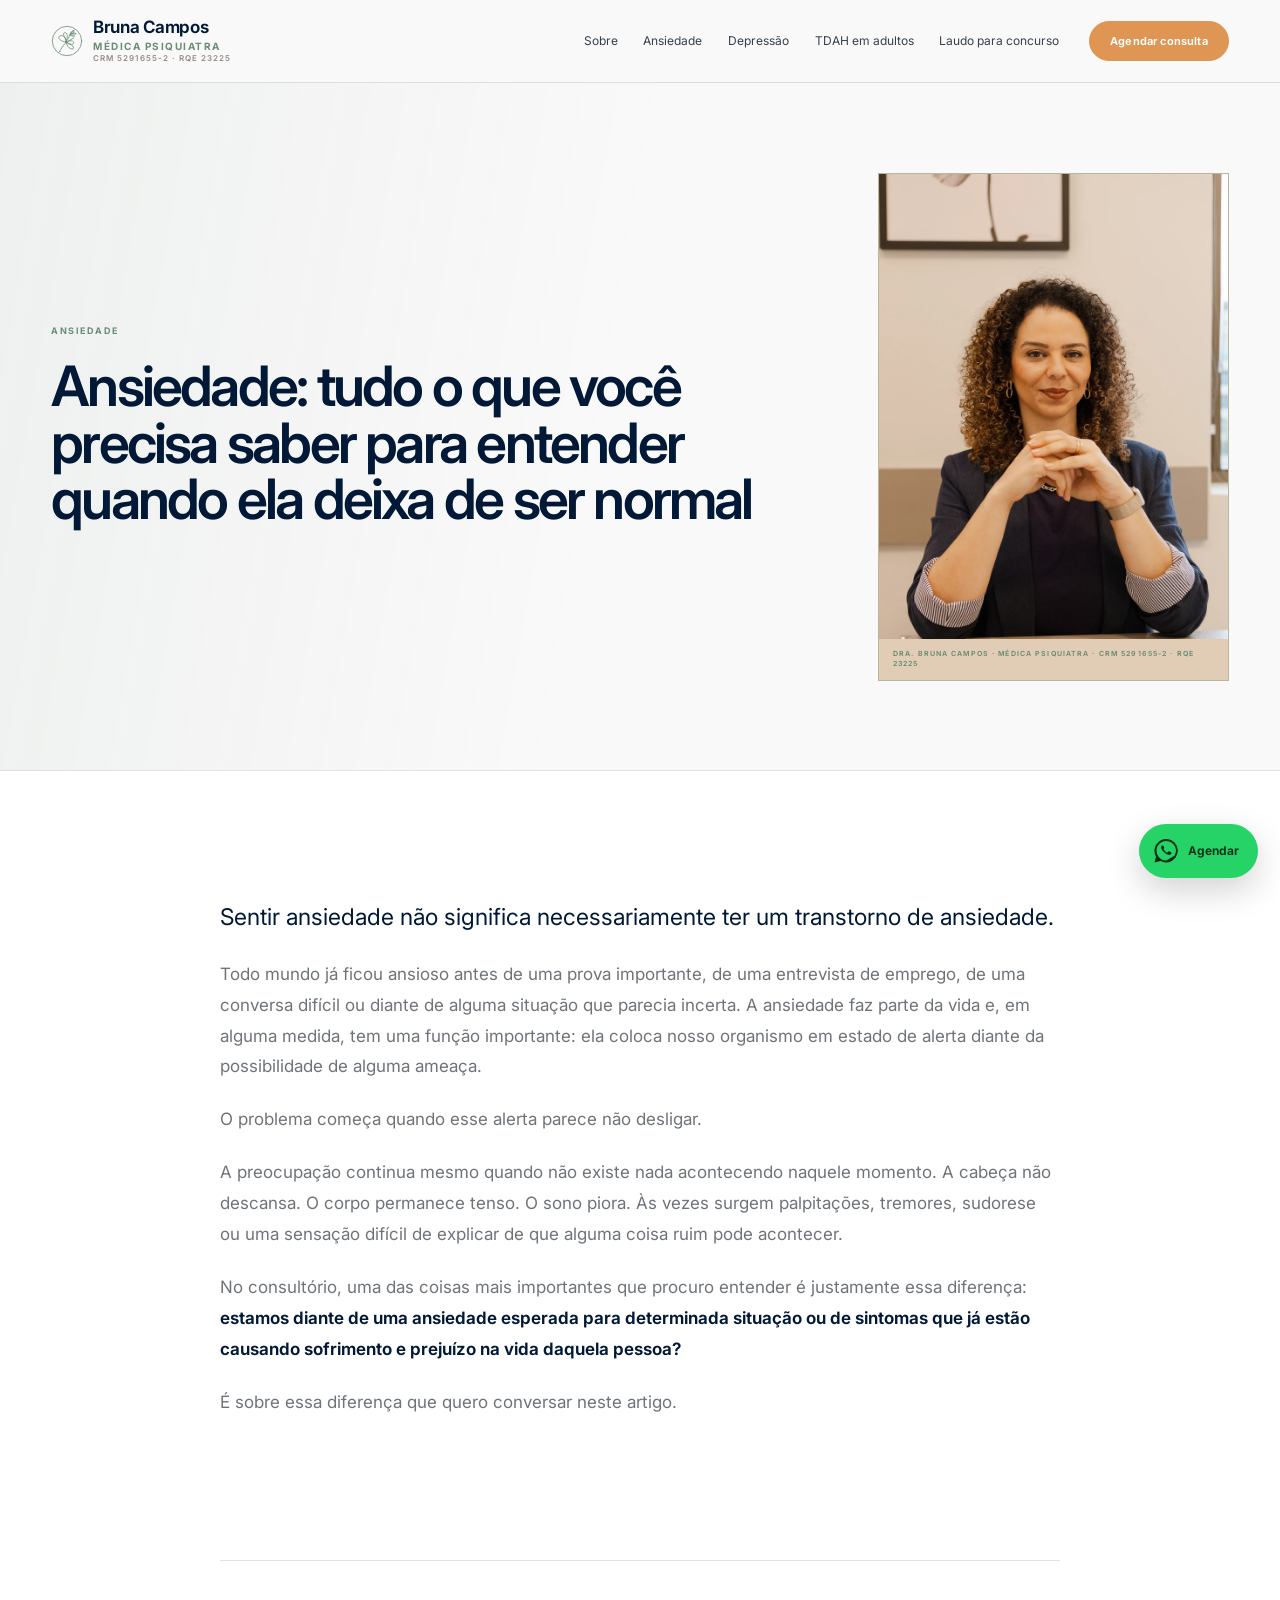
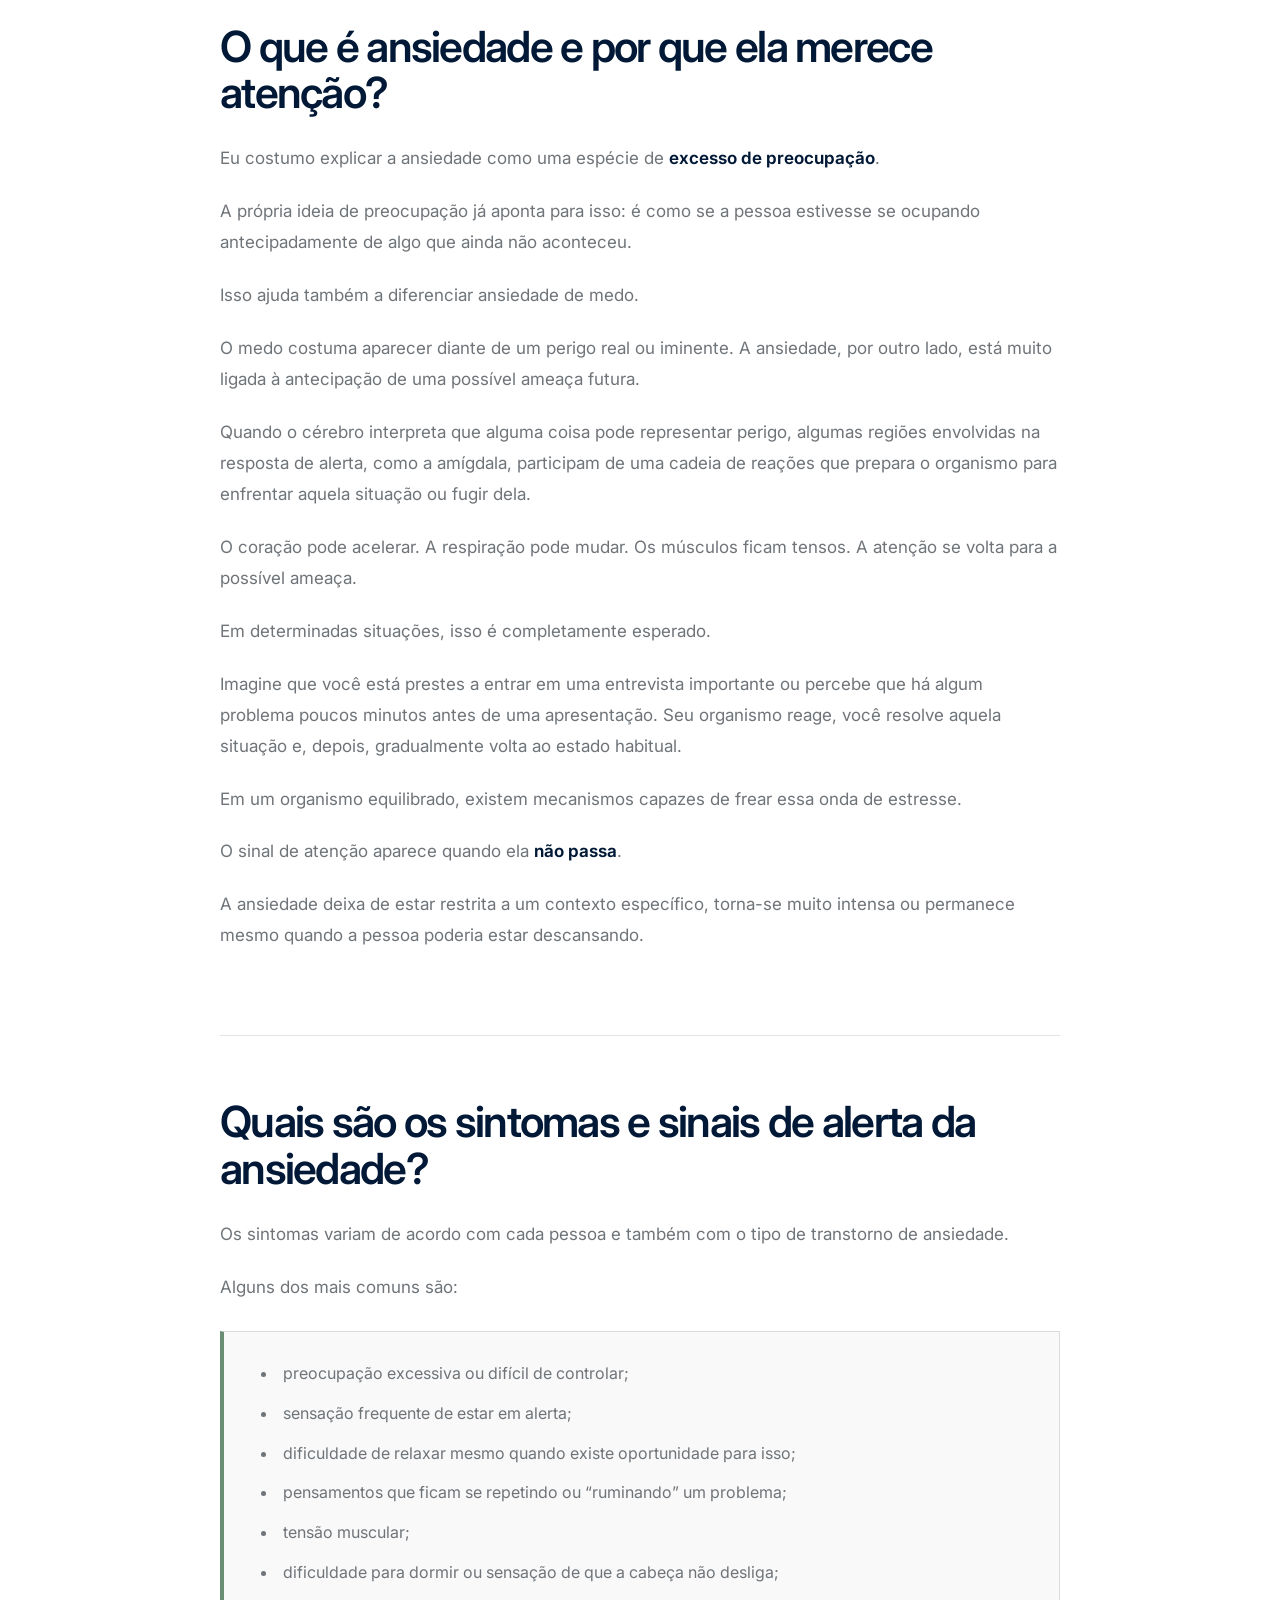
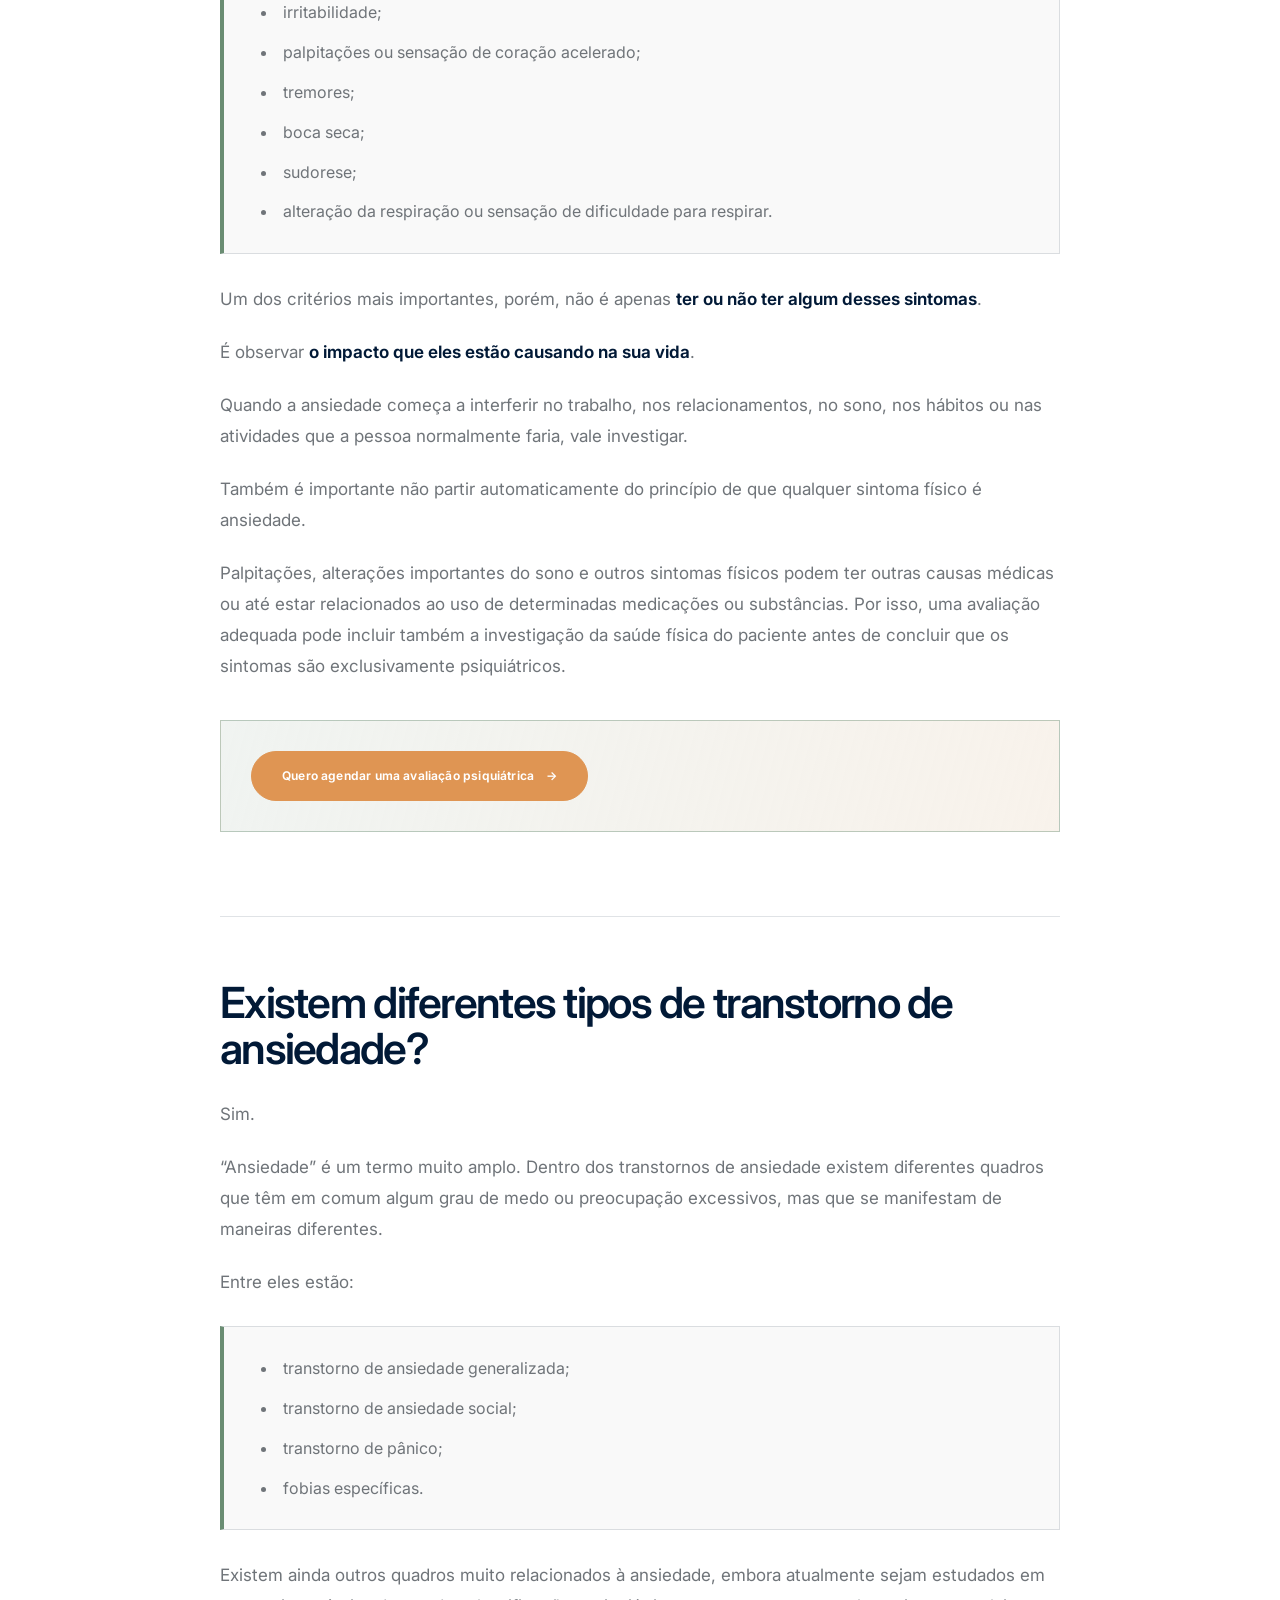
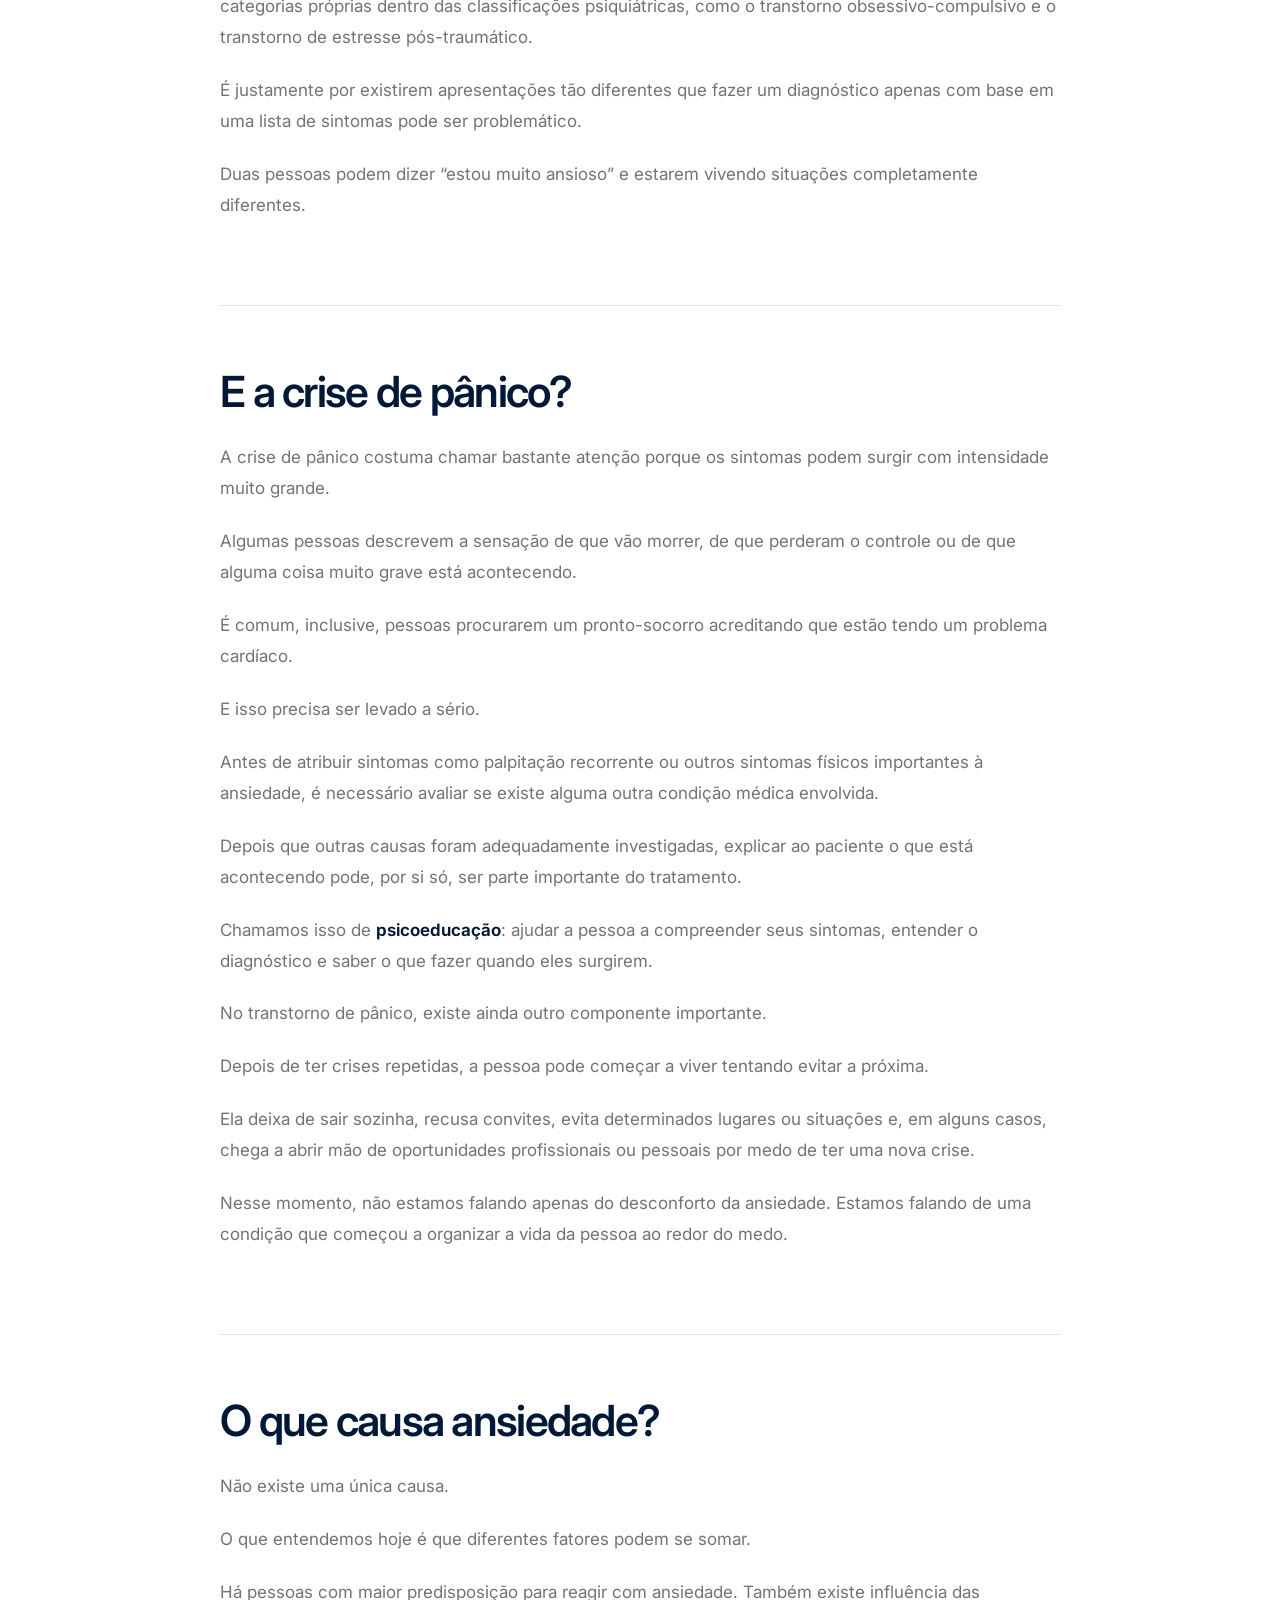
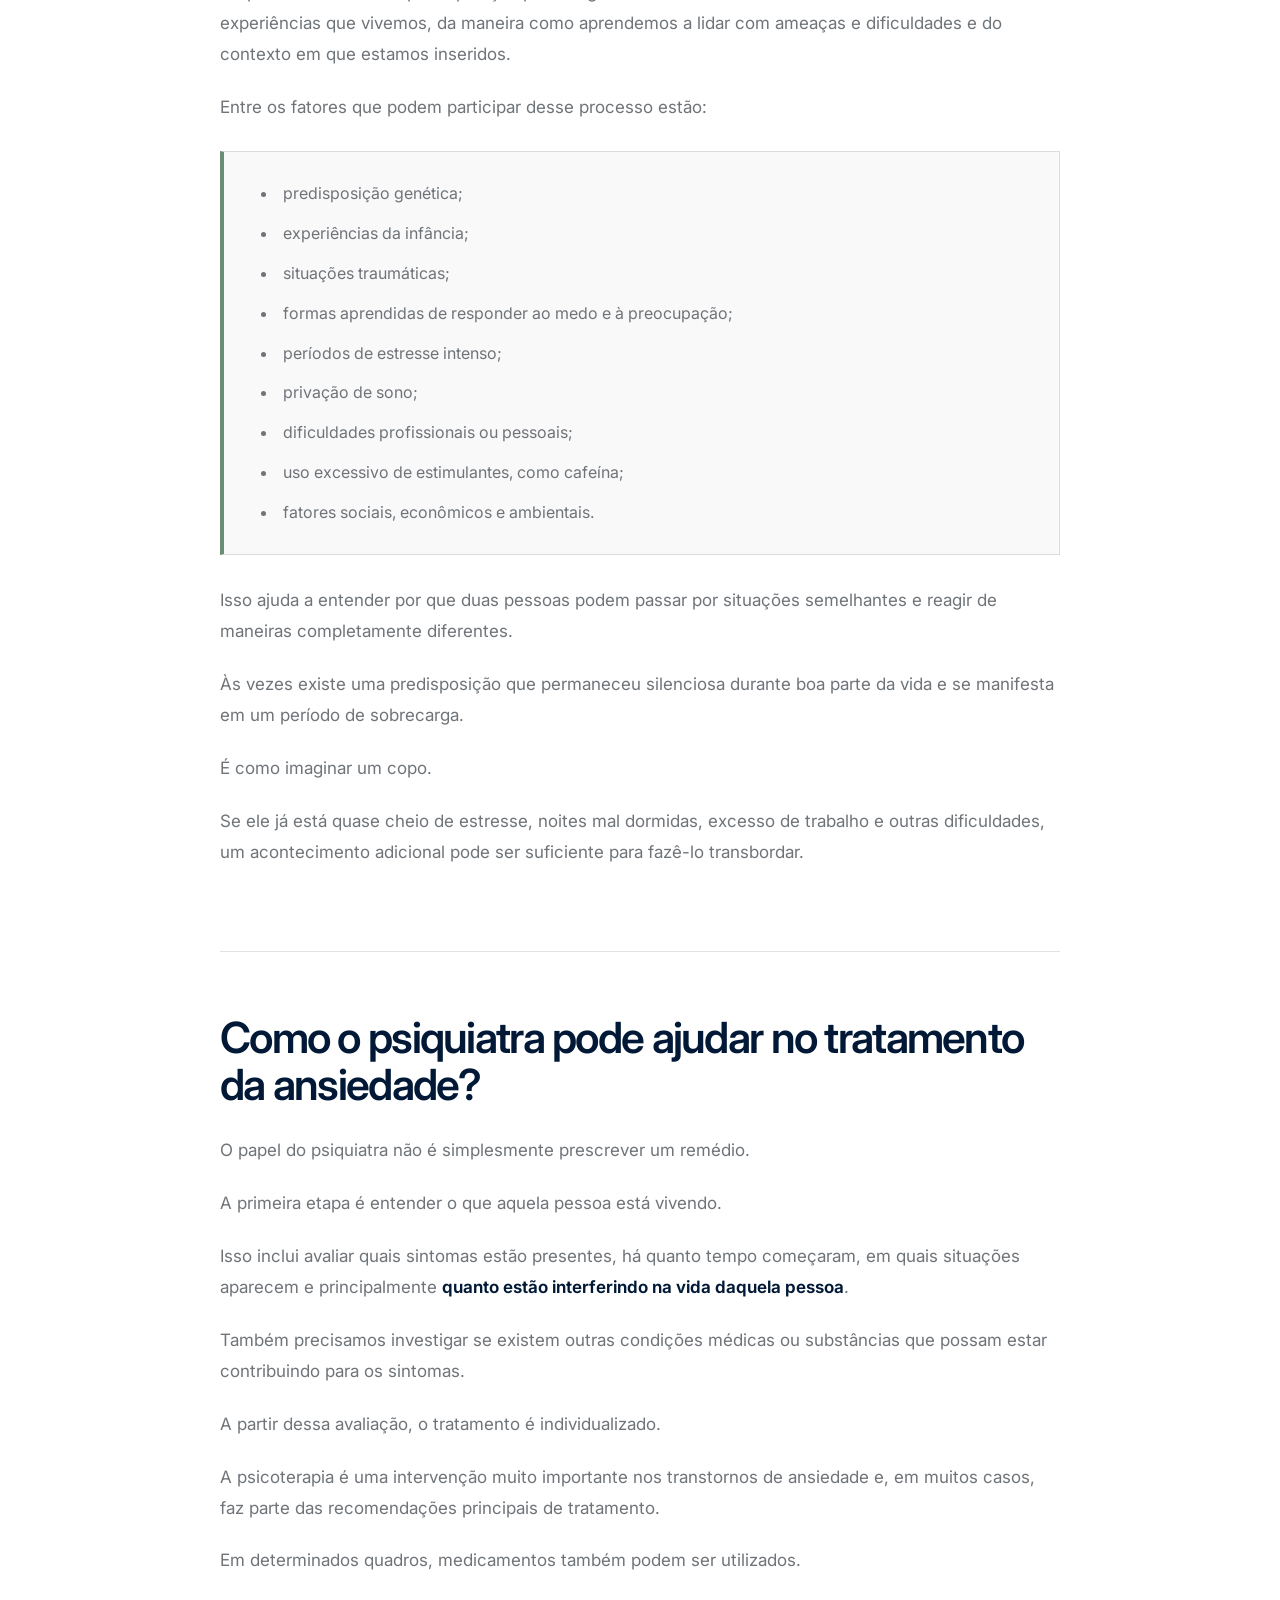
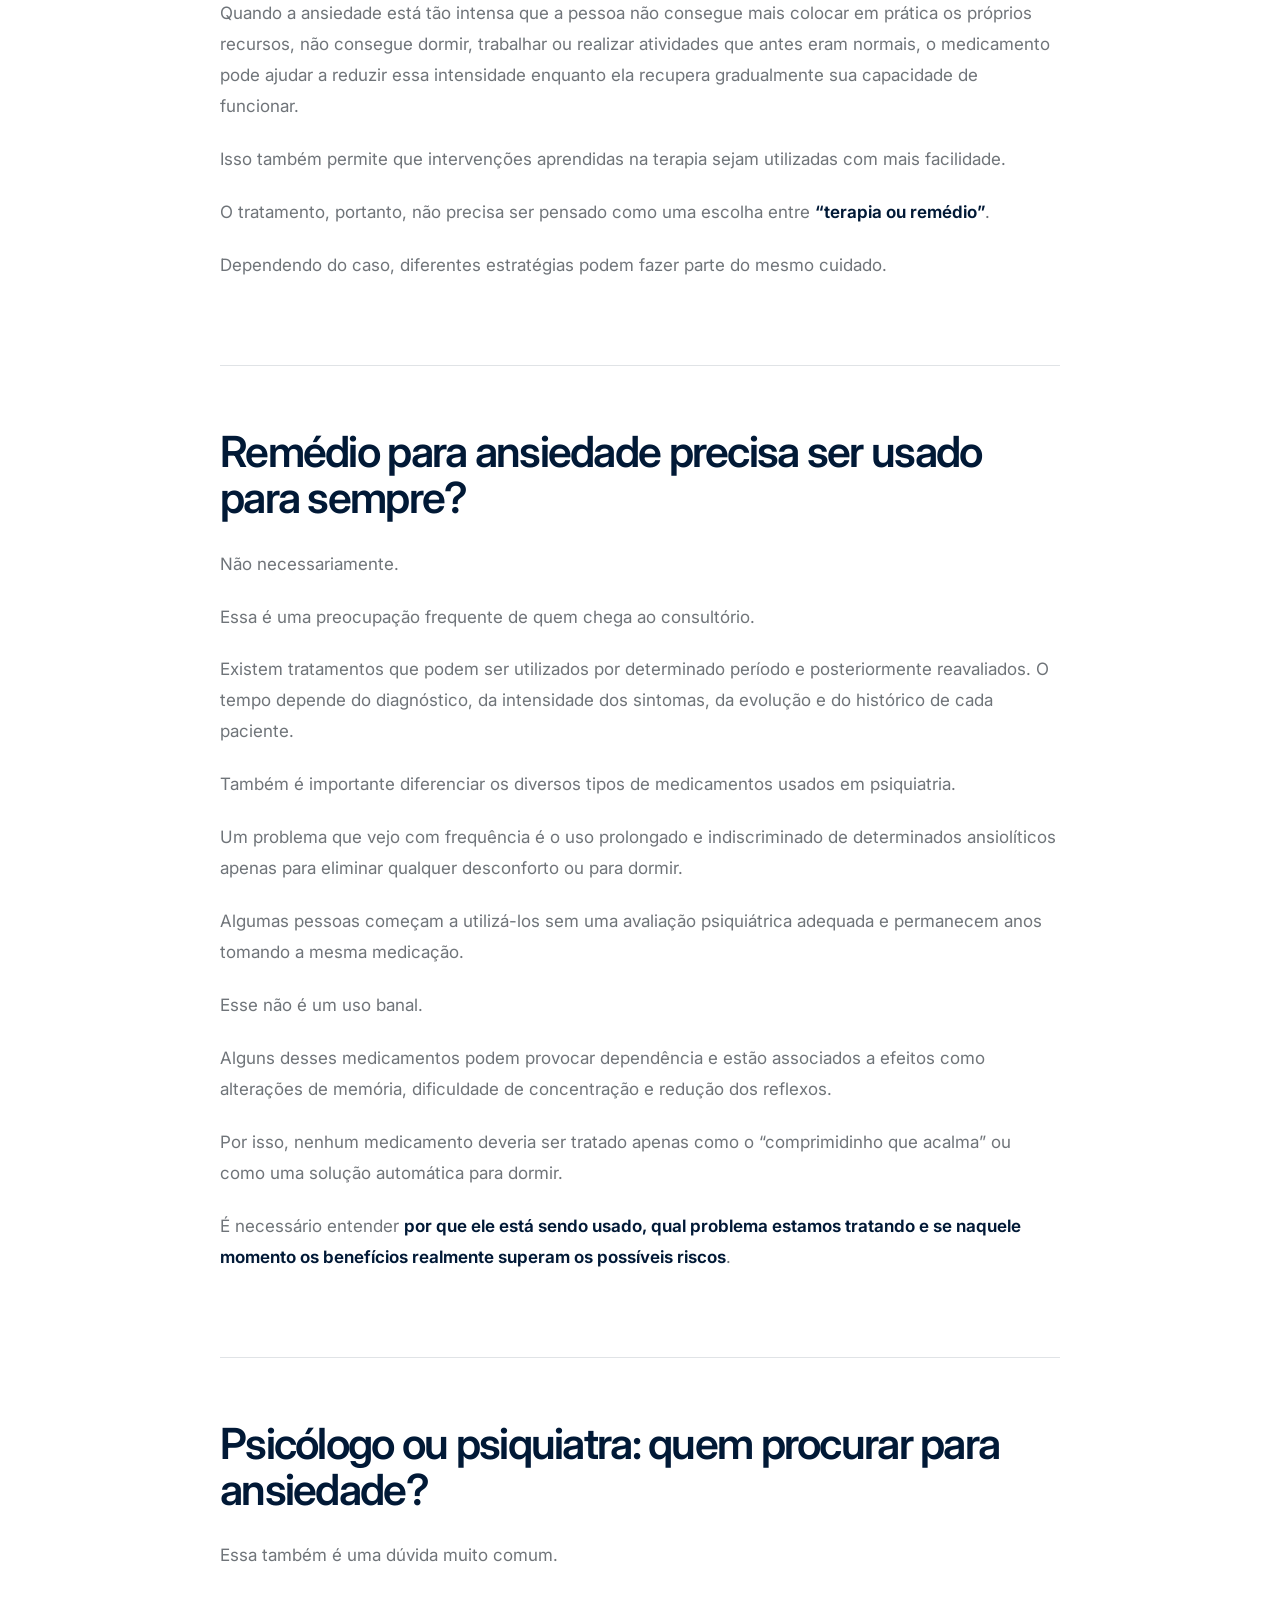
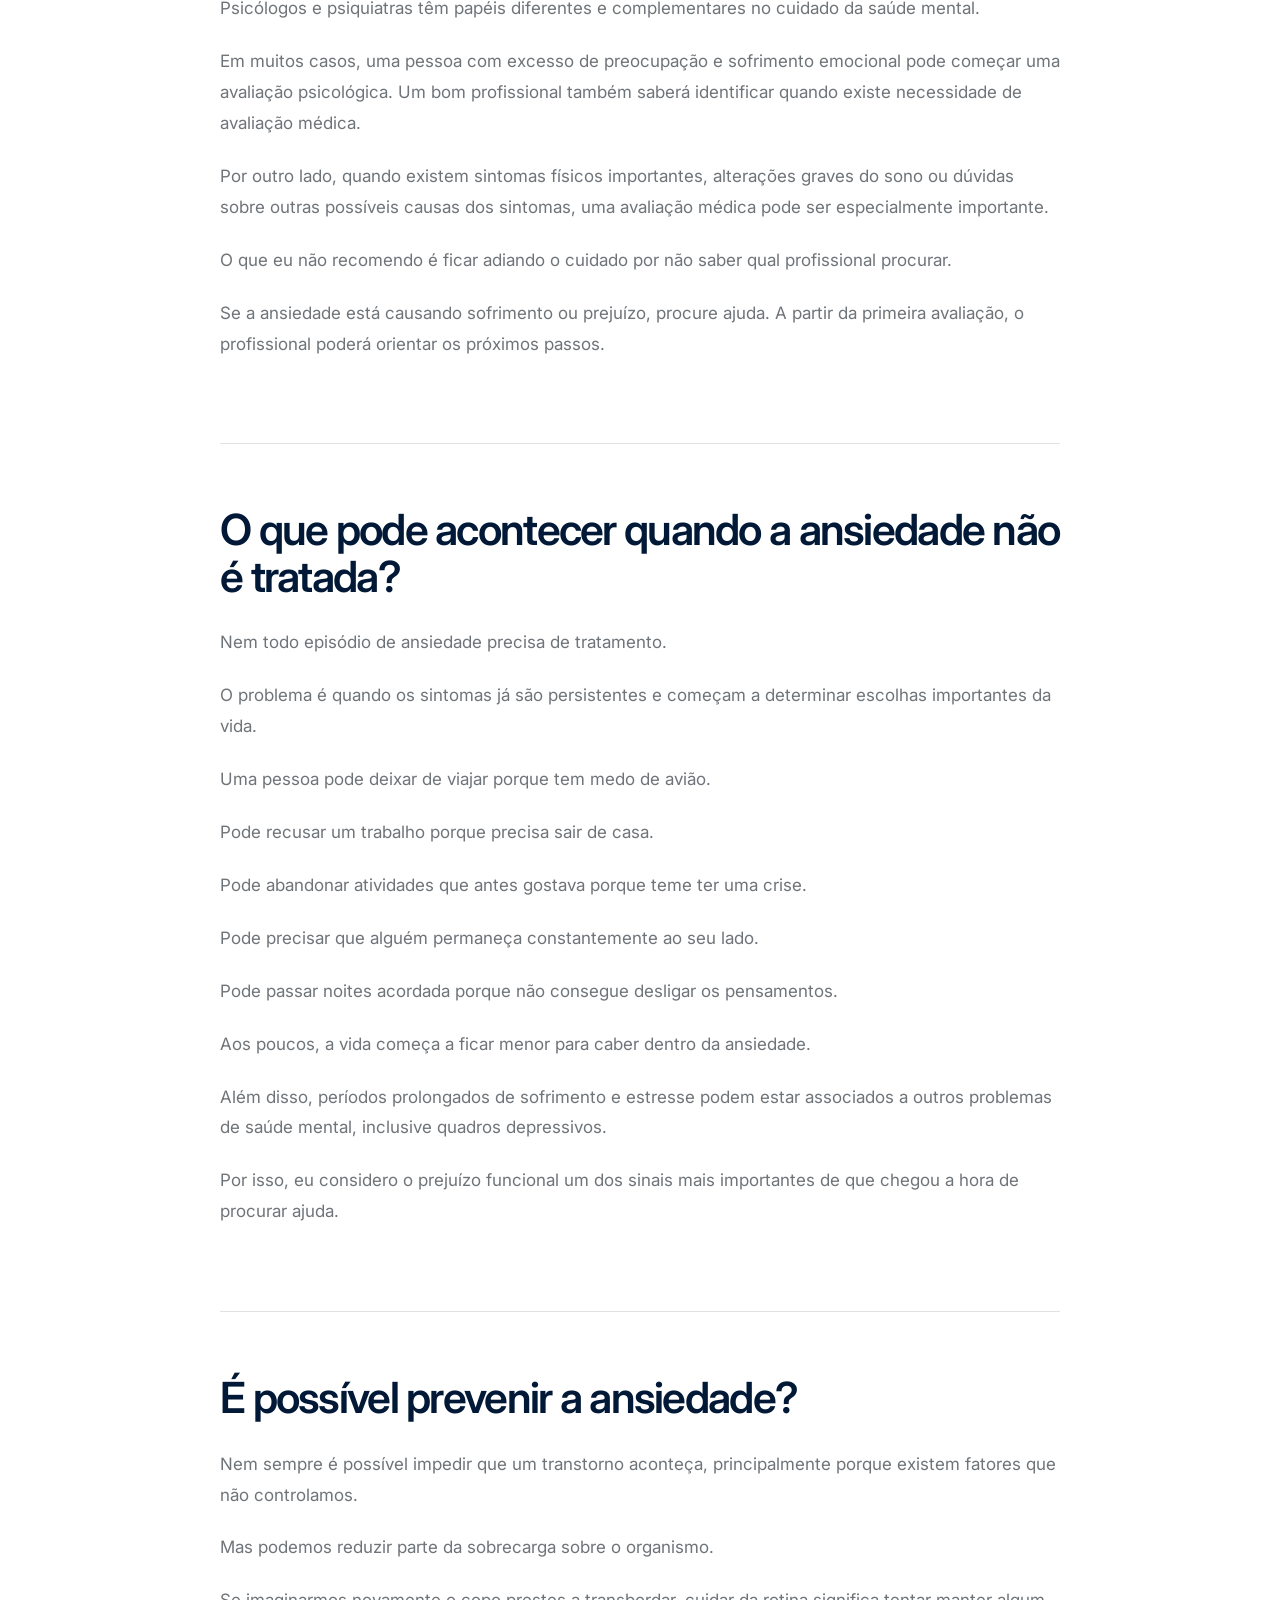
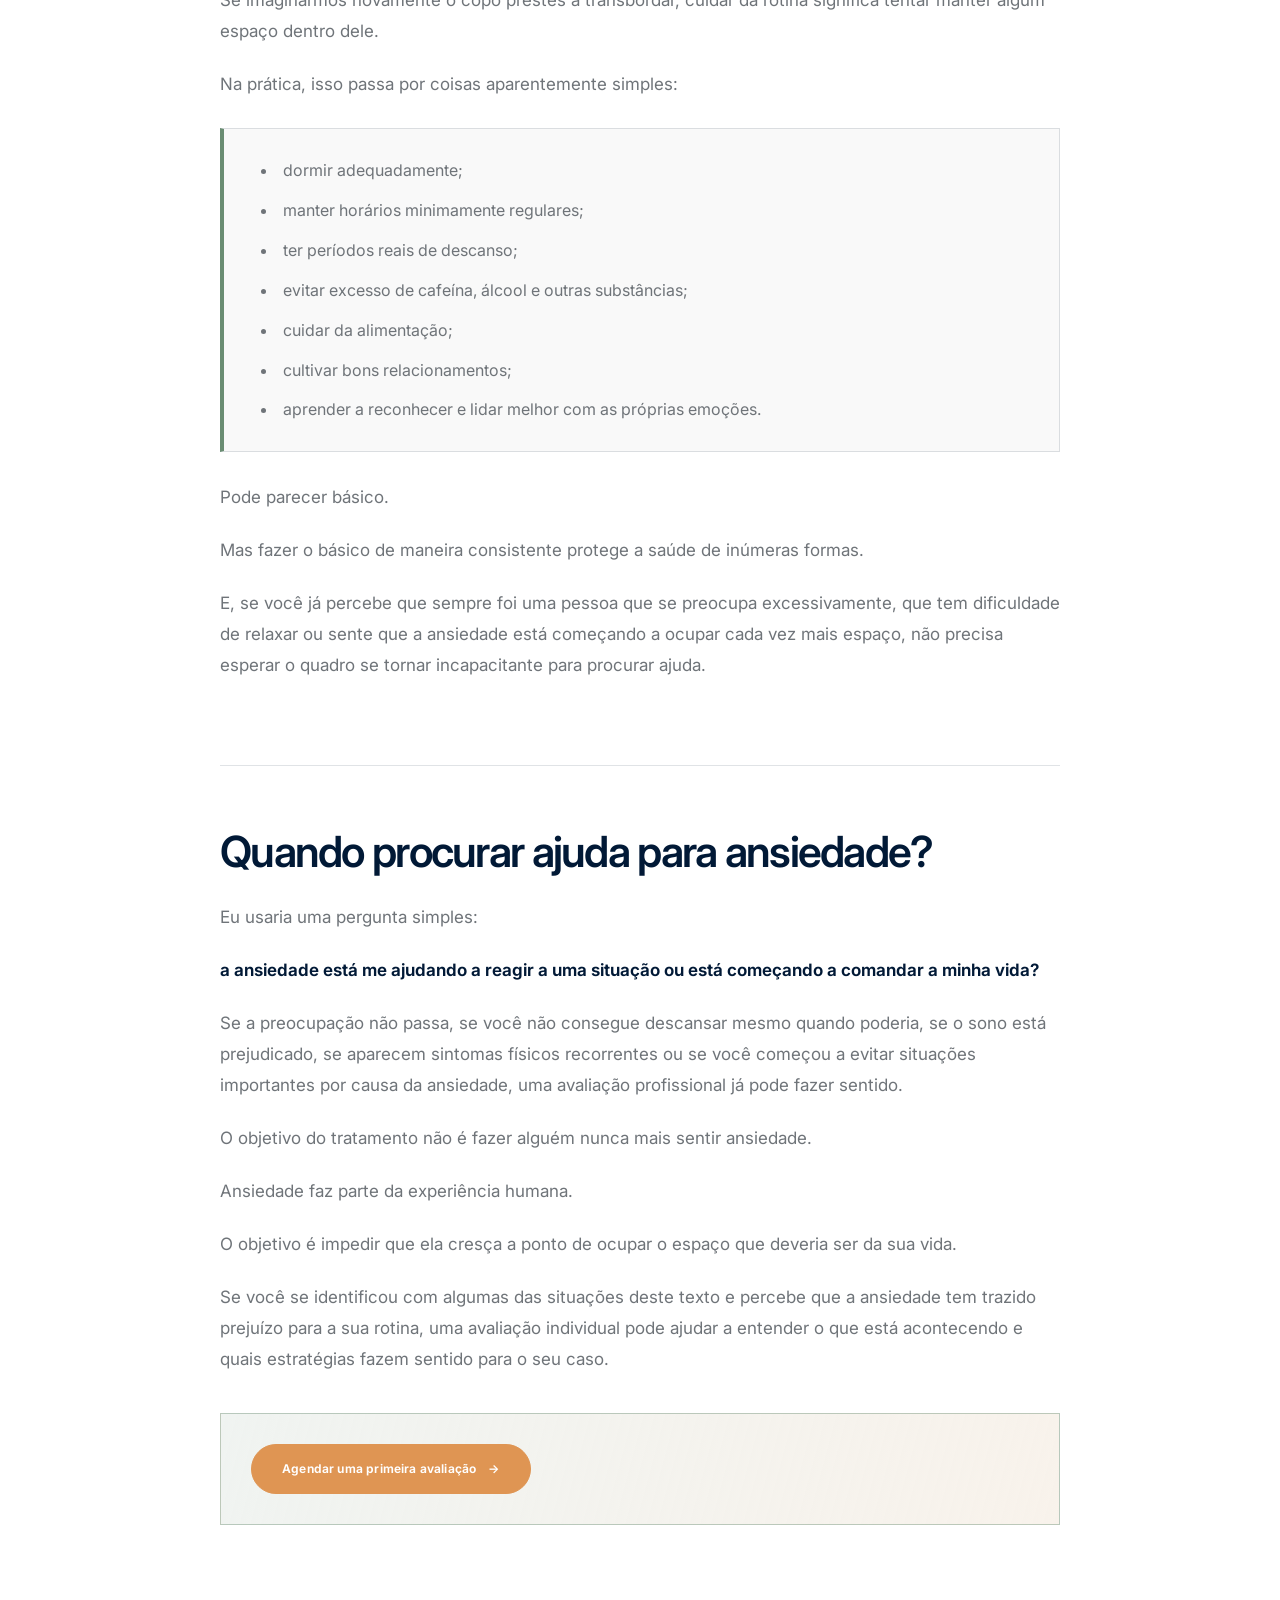
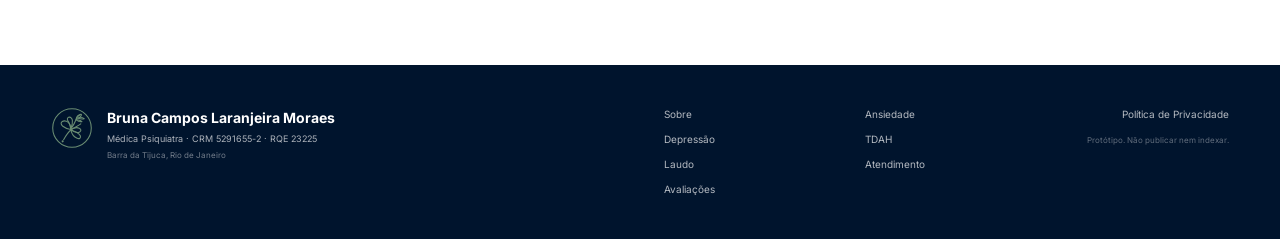
==== commit e3ba76ec: "Reconstrói páginas temáticas e adiciona página de TDAH" ====
--- a/ansiedade/index.html
+++ b/ansiedade/index.html
@@ -1,60 +1,164 @@
 <!DOCTYPE html>
-
 <html lang="pt-BR">
 <head>
 <meta charset="utf-8"/>
 <meta content="width=device-width, initial-scale=1" name="viewport"/>
-<title>Psiquiatra para Ansiedade na Barra da Tijuca | Dra. Bruna Campos</title>
-<meta content="Avaliação e tratamento psiquiátrico para ansiedade em adultos com a Dra. Bruna Campos, na Barra da Tijuca ou por teleconsulta. Atendimento particular." name="description"/>
+<title>Ansiedade: tudo o que você precisa saber para entender quando ela deixa de ser normal | Dra. Bruna Campos</title>
+<meta content="Sentir ansiedade não significa necessariamente ter um transtorno de ansiedade. O problema começa quando esse alerta parece não desligar." name="description"/>
 <meta content="noindex,nofollow" name="robots"/>
 <link href="https://www.brunacampospsiq.com/ansiedade/" rel="canonical"/>
-<meta content="website" property="og:type"/>
+<meta content="article" property="og:type"/>
 <meta content="pt_BR" property="og:locale"/>
-<meta content="Psiquiatra para Ansiedade na Barra da Tijuca | Dra. Bruna Campos" property="og:title"/>
-<meta content="Avaliação e tratamento psiquiátrico para ansiedade em adultos com a Dra. Bruna Campos, na Barra da Tijuca ou por teleconsulta. Atendimento particular." property="og:description"/>
-<link href="../assets/css/styles.css?v=21" rel="stylesheet"/>
+<meta content="Ansiedade: tudo o que você precisa saber para entender quando ela deixa de ser normal | Dra. Bruna Campos" property="og:title"/>
+<meta content="Sentir ansiedade não significa necessariamente ter um transtorno de ansiedade. O problema começa quando esse alerta parece não desligar." property="og:description"/>
+<meta content="https://www.brunacampospsiq.com/ansiedade/" property="og:url"/>
+<meta content="https://www.brunacampospsiq.com/assets/images/bruna-hero.webp" property="og:image"/>
+<meta content="summary_large_image" name="twitter:card"/>
+<meta content="Ansiedade: tudo o que você precisa saber para entender quando ela deixa de ser normal | Dra. Bruna Campos" name="twitter:title"/>
+<meta content="Sentir ansiedade não significa necessariamente ter um transtorno de ansiedade. O problema começa quando esse alerta parece não desligar." name="twitter:description"/>
+<meta content="https://www.brunacampospsiq.com/assets/images/bruna-hero.webp" name="twitter:image"/>
+<meta content="Bruna Campos Laranjeira Moraes" name="author"/>
+<link href="https://fonts.googleapis.com" rel="preconnect"/>
+<link crossorigin="" href="https://fonts.gstatic.com" rel="preconnect"/>
+<link href="https://fonts.googleapis.com/css2?family=Inter:wght@400;500;550;600;650;700;750&amp;display=swap" rel="stylesheet"/>
+<link href="../assets/css/styles.css?v=22" rel="stylesheet"/>
+<link href="../favicon.svg" rel="icon" type="image/svg+xml"/>
+<link as="image" fetchpriority="high" href="../assets/images/bruna-hero.webp" rel="preload"/>
 <script type="application/ld+json">
-  {
-    "@context": "https://schema.org",
-    "@graph": [
-      {
-        "@type": "MedicalWebPage",
-        "@id": "https://www.brunacampospsiq.com/ansiedade/#webpage",
-        "url": "https://www.brunacampospsiq.com/ansiedade/",
-        "name": "Psiquiatra para Ansiedade na Barra da Tijuca | Dra. Bruna Campos",
-        "description": "Informações sobre ansiedade em adultos, avaliação psiquiátrica e possibilidades de tratamento.",
-        "inLanguage": "pt-BR",
-        "about": {"@type":"MedicalCondition","name":"Transtornos de ansiedade"},
-        "author": {"@id":"https://www.brunacampospsiq.com/#bruna"}
+{
+  "@context": "https://schema.org",
+  "@graph": [
+    {
+      "@type": "MedicalWebPage",
+      "@id": "https://www.brunacampospsiq.com/ansiedade/#webpage",
+      "url": "https://www.brunacampospsiq.com/ansiedade/",
+      "name": "Ansiedade: tudo o que você precisa saber para entender quando ela deixa de ser normal",
+      "description": "Sentir ansiedade não significa necessariamente ter um transtorno de ansiedade. O problema começa quando esse alerta parece não desligar.",
+      "inLanguage": "pt-BR",
+      "about": {
+        "@type": "MedicalCondition",
+        "name": "Transtornos de ansiedade"
       },
-      {
-        "@type": ["Person", "Physician"],
-        "@id": "https://www.brunacampospsiq.com/#bruna",
-        "name": "Bruna Campos Laranjeira Moraes",
-        "jobTitle": "Médica Psiquiatra",
-        "medicalSpecialty": "Psychiatric",
-        "areaServed": {"@type":"Place","name":"Barra da Tijuca, Rio de Janeiro"},
-        "sameAs": [
-          "https://www.doctoralia.com.br/bruna-campos-2/psiquiatra/rio-de-janeiro",
-          "https://www.instagram.com/brunacampospsiq/",
-          "https://share.google/ED9ckal8CYqUAlG8l"
-        ]
+      "author": {
+        "@id": "https://www.brunacampospsiq.com/#bruna"
+      }
+    },
+    {
+      "@type": [
+        "Person",
+        "Physician"
+      ],
+      "@id": "https://www.brunacampospsiq.com/#bruna",
+      "name": "Bruna Campos Laranjeira Moraes",
+      "jobTitle": "Médica Psiquiatra",
+      "medicalSpecialty": "Psychiatric",
+      "areaServed": {
+        "@type": "Place",
+        "name": "Barra da Tijuca, Rio de Janeiro"
       },
-      {
-        "@type": "FAQPage",
-        "mainEntity": [
-          {"@type":"Question","name":"Quando procurar um psiquiatra por ansiedade?","acceptedAnswer":{"@type":"Answer","text":"Quando a preocupação, o medo, a tensão ou outros sintomas se tornam persistentes, difíceis de controlar ou passam a prejudicar sono, trabalho, relações e rotina, uma avaliação profissional pode ajudar a entender o quadro e definir os próximos passos."}},
-          {"@type":"Question","name":"Ansiedade tem tratamento?","acceptedAnswer":{"@type":"Answer","text":"Sim. Há tratamentos eficazes para transtornos de ansiedade. A estratégia pode envolver psicoterapia, medicação quando indicada e outras medidas de cuidado, de acordo com a avaliação individual."}},
-          {"@type":"Question","name":"Todo paciente com ansiedade precisa usar medicação?","acceptedAnswer":{"@type":"Answer","text":"Não. A necessidade de medicação depende do quadro, da intensidade dos sintomas, do impacto funcional, de condições associadas e das preferências do paciente. A decisão é individualizada."}},
-          {"@type":"Question","name":"A consulta pode ser por teleconsulta?","acceptedAnswer":{"@type":"Answer","text":"Sim. O atendimento pode ser presencial na Barra da Tijuca ou por teleconsulta, conforme indicação clínica e regulamentação vigente do CFM."}},
-          {"@type":"Question","name":"Quanto tempo dura a consulta?","acceptedAnswer":{"@type":"Answer","text":"A primeira consulta dura aproximadamente 1h30. As consultas de seguimento duram aproximadamente 50 minutos."}},
-          {"@type":"Question","name":"Qual é o valor da consulta com a Dra. Bruna Campos?","acceptedAnswer":{"@type":"Answer","text":"A primeira consulta custa R$ 1.100 e as consultas de seguimento R$ 850. O pagamento pode ser realizado em até 3x no cartão de crédito."}}
-        ]
-      }
-    ]
-  }
-  </script>
-<meta content="https://www.brunacampospsiq.com/ansiedade/" property="og:url"/><meta content="https://www.brunacampospsiq.com/assets/images/bruna-hero.webp" property="og:image"/><meta content="summary_large_image" name="twitter:card"/><meta content="Psiquiatra para Ansiedade na Barra da Tijuca | Dra. Bruna Campos" name="twitter:title"/><meta content="Avaliação e tratamento psiquiátrico para ansiedade em adultos com a Dra. Bruna Campos, na Barra da Tijuca ou por teleconsulta. Atendimento particular." name="twitter:description"/><meta content="https://www.brunacampospsiq.com/assets/images/bruna-hero.webp" name="twitter:image"/><meta content="Bruna Campos Laranjeira Moraes" name="author"/><link href="../favicon.svg" rel="icon" type="image/svg+xml"/><link href="https://fonts.googleapis.com" rel="preconnect"/><link crossorigin="" href="https://fonts.gstatic.com" rel="preconnect"/><link href="https://fonts.googleapis.com/css2?family=Inter:wght@400;500;550;600;650;700&amp;display=swap" rel="stylesheet"/><link as="image" fetchpriority="high" href="../assets/images/bruna-hero.webp" rel="preload"/></head>
+      "sameAs": [
+        "https://www.doctoralia.com.br/bruna-campos-2/psiquiatra/rio-de-janeiro",
+        "https://www.instagram.com/brunacampospsiq/",
+        "https://share.google/ED9ckal8CYqUAlG8l"
+      ]
+    },
+    {
+      "@type": "FAQPage",
+      "mainEntity": [
+        {
+          "@type": "Question",
+          "name": "O que é ansiedade e por que ela merece atenção?",
+          "acceptedAnswer": {
+            "@type": "Answer",
+            "text": "Eu costumo explicar a ansiedade como uma espécie de excesso de preocupação. A própria ideia de preocupação já aponta para isso: é como se a pessoa estivesse se ocupando antecipadamente de algo que ainda não aconteceu. Isso ajuda também a diferenciar ansiedade de medo. O medo costuma aparecer diante de um perigo real ou iminente. A ansiedade, por outro lado, está muito ligada à antecipação de uma possível ameaça futura. Quando o cérebro interpreta que alguma coisa pode representar perigo, algumas regiões envolvidas na resposta de alerta, como a amígdala, participam de uma cadeia de reações que prepara o organismo para enfrentar aquela situação ou fugir dela. O coração pode acelerar. A respiração pode mudar. Os músculos ficam tensos. A atenção se volta para a possível ameaça. Em determinadas situações, isso é completamente esperado. Imagine que você está prestes a entrar em uma entrevista importante ou percebe que há algum problema poucos minutos antes de uma apresentação. Seu organismo reage, você resolve aquela situação e, depois, gradualmente volta ao estado habitual. Em um organismo equilibrado, existem mecanismos capazes de frear essa onda de estresse. O sinal de atenção aparece quando ela não passa. A ansiedade deixa de estar restrita a um contexto específico, torna-se muito intensa ou permanece mesmo quando a pessoa poderia estar descansando."
+          }
+        },
+        {
+          "@type": "Question",
+          "name": "Quais são os sintomas e sinais de alerta da ansiedade?",
+          "acceptedAnswer": {
+            "@type": "Answer",
+            "text": "Os sintomas variam de acordo com cada pessoa e também com o tipo de transtorno de ansiedade. Alguns dos mais comuns são: preocupação excessiva ou difícil de controlar; sensação frequente de estar em alerta; dificuldade de relaxar mesmo quando existe oportunidade para isso; pensamentos que ficam se repetindo ou “ruminando” um problema; tensão muscular; dificuldade para dormir ou sensação de que a cabeça não desliga; irritabilidade; palpitações ou sensação de coração acelerado; tremores; boca seca; sudorese; alteração da respiração ou sensação de dificuldade para respirar. Um dos critérios mais importantes, porém, não é apenas ter ou não ter algum desses sintomas. É observar o impacto que eles estão causando na sua vida. Quando a ansiedade começa a interferir no trabalho, nos relacionamentos, no sono, nos hábitos ou nas atividades que a pessoa normalmente faria, vale investigar. Também é importante não partir automaticamente do princípio de que qualquer sintoma físico é ansiedade. Palpitações, alterações importantes do sono e outros sintomas físicos podem ter outras causas médicas ou até estar relacionados ao uso de determinadas medicações ou substâncias. Por isso, uma avaliação adequada pode incluir também a investigação da saúde física do paciente antes de concluir que os sintomas são exclusivamente psiquiátricos."
+          }
+        },
+        {
+          "@type": "Question",
+          "name": "Existem diferentes tipos de transtorno de ansiedade?",
+          "acceptedAnswer": {
+            "@type": "Answer",
+            "text": "Sim. “Ansiedade” é um termo muito amplo. Dentro dos transtornos de ansiedade existem diferentes quadros que têm em comum algum grau de medo ou preocupação excessivos, mas que se manifestam de maneiras diferentes. Entre eles estão: transtorno de ansiedade generalizada; transtorno de ansiedade social; transtorno de pânico; fobias específicas. Existem ainda outros quadros muito relacionados à ansiedade, embora atualmente sejam estudados em categorias próprias dentro das classificações psiquiátricas, como o transtorno obsessivo-compulsivo e o transtorno de estresse pós-traumático. É justamente por existirem apresentações tão diferentes que fazer um diagnóstico apenas com base em uma lista de sintomas pode ser problemático. Duas pessoas podem dizer “estou muito ansioso” e estarem vivendo situações completamente diferentes."
+          }
+        },
+        {
+          "@type": "Question",
+          "name": "E a crise de pânico?",
+          "acceptedAnswer": {
+            "@type": "Answer",
+            "text": "A crise de pânico costuma chamar bastante atenção porque os sintomas podem surgir com intensidade muito grande. Algumas pessoas descrevem a sensação de que vão morrer, de que perderam o controle ou de que alguma coisa muito grave está acontecendo. É comum, inclusive, pessoas procurarem um pronto-socorro acreditando que estão tendo um problema cardíaco. E isso precisa ser levado a sério. Antes de atribuir sintomas como palpitação recorrente ou outros sintomas físicos importantes à ansiedade, é necessário avaliar se existe alguma outra condição médica envolvida. Depois que outras causas foram adequadamente investigadas, explicar ao paciente o que está acontecendo pode, por si só, ser parte importante do tratamento. Chamamos isso de psicoeducação: ajudar a pessoa a compreender seus sintomas, entender o diagnóstico e saber o que fazer quando eles surgirem. No transtorno de pânico, existe ainda outro componente importante. Depois de ter crises repetidas, a pessoa pode começar a viver tentando evitar a próxima. Ela deixa de sair sozinha, recusa convites, evita determinados lugares ou situações e, em alguns casos, chega a abrir mão de oportunidades profissionais ou pessoais por medo de ter uma nova crise. Nesse momento, não estamos falando apenas do desconforto da ansiedade. Estamos falando de uma condição que começou a organizar a vida da pessoa ao redor do medo."
+          }
+        },
+        {
+          "@type": "Question",
+          "name": "O que causa ansiedade?",
+          "acceptedAnswer": {
+            "@type": "Answer",
+            "text": "Não existe uma única causa. O que entendemos hoje é que diferentes fatores podem se somar. Há pessoas com maior predisposição para reagir com ansiedade. Também existe influência das experiências que vivemos, da maneira como aprendemos a lidar com ameaças e dificuldades e do contexto em que estamos inseridos. Entre os fatores que podem participar desse processo estão: predisposição genética; experiências da infância; situações traumáticas; formas aprendidas de responder ao medo e à preocupação; períodos de estresse intenso; privação de sono; dificuldades profissionais ou pessoais; uso excessivo de estimulantes, como cafeína; fatores sociais, econômicos e ambientais. Isso ajuda a entender por que duas pessoas podem passar por situações semelhantes e reagir de maneiras completamente diferentes. Às vezes existe uma predisposição que permaneceu silenciosa durante boa parte da vida e se manifesta em um período de sobrecarga. É como imaginar um copo. Se ele já está quase cheio de estresse, noites mal dormidas, excesso de trabalho e outras dificuldades, um acontecimento adicional pode ser suficiente para fazê-lo transbordar."
+          }
+        },
+        {
+          "@type": "Question",
+          "name": "Como o psiquiatra pode ajudar no tratamento da ansiedade?",
+          "acceptedAnswer": {
+            "@type": "Answer",
+            "text": "O papel do psiquiatra não é simplesmente prescrever um remédio. A primeira etapa é entender o que aquela pessoa está vivendo. Isso inclui avaliar quais sintomas estão presentes, há quanto tempo começaram, em quais situações aparecem e principalmente quanto estão interferindo na vida daquela pessoa. Também precisamos investigar se existem outras condições médicas ou substâncias que possam estar contribuindo para os sintomas. A partir dessa avaliação, o tratamento é individualizado. A psicoterapia é uma intervenção muito importante nos transtornos de ansiedade e, em muitos casos, faz parte das recomendações principais de tratamento. Em determinados quadros, medicamentos também podem ser utilizados. Quando a ansiedade está tão intensa que a pessoa não consegue mais colocar em prática os próprios recursos, não consegue dormir, trabalhar ou realizar atividades que antes eram normais, o medicamento pode ajudar a reduzir essa intensidade enquanto ela recupera gradualmente sua capacidade de funcionar. Isso também permite que intervenções aprendidas na terapia sejam utilizadas com mais facilidade. O tratamento, portanto, não precisa ser pensado como uma escolha entre “terapia ou remédio”. Dependendo do caso, diferentes estratégias podem fazer parte do mesmo cuidado."
+          }
+        },
+        {
+          "@type": "Question",
+          "name": "Remédio para ansiedade precisa ser usado para sempre?",
+          "acceptedAnswer": {
+            "@type": "Answer",
+            "text": "Não necessariamente. Essa é uma preocupação frequente de quem chega ao consultório. Existem tratamentos que podem ser utilizados por determinado período e posteriormente reavaliados. O tempo depende do diagnóstico, da intensidade dos sintomas, da evolução e do histórico de cada paciente. Também é importante diferenciar os diversos tipos de medicamentos usados em psiquiatria. Um problema que vejo com frequência é o uso prolongado e indiscriminado de determinados ansiolíticos apenas para eliminar qualquer desconforto ou para dormir. Algumas pessoas começam a utilizá-los sem uma avaliação psiquiátrica adequada e permanecem anos tomando a mesma medicação. Esse não é um uso banal. Alguns desses medicamentos podem provocar dependência e estão associados a efeitos como alterações de memória, dificuldade de concentração e redução dos reflexos. Por isso, nenhum medicamento deveria ser tratado apenas como o “comprimidinho que acalma” ou como uma solução automática para dormir. É necessário entender por que ele está sendo usado, qual problema estamos tratando e se naquele momento os benefícios realmente superam os possíveis riscos."
+          }
+        },
+        {
+          "@type": "Question",
+          "name": "Psicólogo ou psiquiatra: quem procurar para ansiedade?",
+          "acceptedAnswer": {
+            "@type": "Answer",
+            "text": "Essa também é uma dúvida muito comum. Psicólogos e psiquiatras têm papéis diferentes e complementares no cuidado da saúde mental. Em muitos casos, uma pessoa com excesso de preocupação e sofrimento emocional pode começar uma avaliação psicológica. Um bom profissional também saberá identificar quando existe necessidade de avaliação médica. Por outro lado, quando existem sintomas físicos importantes, alterações graves do sono ou dúvidas sobre outras possíveis causas dos sintomas, uma avaliação médica pode ser especialmente importante. O que eu não recomendo é ficar adiando o cuidado por não saber qual profissional procurar. Se a ansiedade está causando sofrimento ou prejuízo, procure ajuda. A partir da primeira avaliação, o profissional poderá orientar os próximos passos."
+          }
+        },
+        {
+          "@type": "Question",
+          "name": "O que pode acontecer quando a ansiedade não é tratada?",
+          "acceptedAnswer": {
+            "@type": "Answer",
+            "text": "Nem todo episódio de ansiedade precisa de tratamento. O problema é quando os sintomas já são persistentes e começam a determinar escolhas importantes da vida. Uma pessoa pode deixar de viajar porque tem medo de avião. Pode recusar um trabalho porque precisa sair de casa. Pode abandonar atividades que antes gostava porque teme ter uma crise. Pode precisar que alguém permaneça constantemente ao seu lado. Pode passar noites acordada porque não consegue desligar os pensamentos. Aos poucos, a vida começa a ficar menor para caber dentro da ansiedade. Além disso, períodos prolongados de sofrimento e estresse podem estar associados a outros problemas de saúde mental, inclusive quadros depressivos. Por isso, eu considero o prejuízo funcional um dos sinais mais importantes de que chegou a hora de procurar ajuda."
+          }
+        },
+        {
+          "@type": "Question",
+          "name": "É possível prevenir a ansiedade?",
+          "acceptedAnswer": {
+            "@type": "Answer",
+            "text": "Nem sempre é possível impedir que um transtorno aconteça, principalmente porque existem fatores que não controlamos. Mas podemos reduzir parte da sobrecarga sobre o organismo. Se imaginarmos novamente o copo prestes a transbordar, cuidar da rotina significa tentar manter algum espaço dentro dele. Na prática, isso passa por coisas aparentemente simples: dormir adequadamente; manter horários minimamente regulares; ter períodos reais de descanso; evitar excesso de cafeína, álcool e outras substâncias; cuidar da alimentação; cultivar bons relacionamentos; aprender a reconhecer e lidar melhor com as próprias emoções. Pode parecer básico. Mas fazer o básico de maneira consistente protege a saúde de inúmeras formas. E, se você já percebe que sempre foi uma pessoa que se preocupa excessivamente, que tem dificuldade de relaxar ou sente que a ansiedade está começando a ocupar cada vez mais espaço, não precisa esperar o quadro se tornar incapacitante para procurar ajuda."
+          }
+        },
+        {
+          "@type": "Question",
+          "name": "Quando procurar ajuda para ansiedade?",
+          "acceptedAnswer": {
+            "@type": "Answer",
+            "text": "Eu usaria uma pergunta simples: a ansiedade está me ajudando a reagir a uma situação ou está começando a comandar a minha vida? Se a preocupação não passa, se você não consegue descansar mesmo quando poderia, se o sono está prejudicado, se aparecem sintomas físicos recorrentes ou se você começou a evitar situações importantes por causa da ansiedade, uma avaliação profissional já pode fazer sentido. O objetivo do tratamento não é fazer alguém nunca mais sentir ansiedade. Ansiedade faz parte da experiência humana. O objetivo é impedir que ela cresça a ponto de ocupar o espaço que deveria ser da sua vida. Se você se identificou com algumas das situações deste texto e percebe que a ansiedade tem trazido prejuízo para a sua rotina, uma avaliação individual pode ajudar a entender o que está acontecendo e quais estratégias fazem sentido para o seu caso."
+          }
+        }
+      ]
+    }
+  ]
+}
+</script>
+</head>
 <body class="condition-page anxiety-page">
 <a class="skip-link" href="#conteudo">Ir para o conteúdo</a>
 <header class="site-header" data-header="">
@@ -67,25 +171,22 @@
 <a href="../sobre/">Sobre</a>
 <a aria-current="page" href="./">Ansiedade</a>
 <a href="../depressao/">Depressão</a>
-<a href="../index.html#tdah">TDAH em adultos</a>
+<a href="../tdah/">TDAH em adultos</a>
 <a href="../laudo-saude-mental-concurso/">Laudo para concurso</a>
 </nav>
 <a class="button button-small header-cta" href="https://wa.me/5521999131898?text=Ol%C3%A1%2C%20gostaria%20de%20informa%C3%A7%C3%B5es%20sobre%20uma%20consulta%20para%20avalia%C3%A7%C3%A3o%20de%20ansiedade%20com%20a%20Dra.%20Bruna%20Campos." rel="noopener noreferrer" target="_blank">Agendar consulta</a>
 <button aria-controls="mobile-menu" aria-expanded="false" aria-label="Abrir menu" class="menu-toggle" data-menu-toggle="" type="button"><span></span><span></span></button>
 </div>
 <nav aria-label="Navegação mobile" class="mobile-menu" data-mobile-menu="" hidden="" id="mobile-menu">
-<a href="../sobre/">Sobre</a><a aria-current="page" href="./">Ansiedade</a><a href="../depressao/">Depressão</a><a href="../index.html#tdah">TDAH em adultos</a><a href="../laudo-saude-mental-concurso/">Laudo para concurso</a><a class="button" href="https://wa.me/5521999131898?text=Ol%C3%A1%2C%20gostaria%20de%20informa%C3%A7%C3%B5es%20sobre%20uma%20consulta%20para%20avalia%C3%A7%C3%A3o%20de%20ansiedade%20com%20a%20Dra.%20Bruna%20Campos." rel="noopener noreferrer" target="_blank">Agendar consulta</a>
+<a href="../sobre/">Sobre</a><a aria-current="page" href="./">Ansiedade</a><a href="../depressao/">Depressão</a><a href="../tdah/">TDAH em adultos</a><a href="../laudo-saude-mental-concurso/">Laudo para concurso</a><a class="button" href="https://wa.me/5521999131898?text=Ol%C3%A1%2C%20gostaria%20de%20informa%C3%A7%C3%B5es%20sobre%20uma%20consulta%20para%20avalia%C3%A7%C3%A3o%20de%20ansiedade%20com%20a%20Dra.%20Bruna%20Campos." rel="noopener noreferrer" target="_blank">Agendar consulta</a>
 </nav>
 </header>
 <main id="conteudo">
-<section aria-labelledby="condition-title" class="condition-hero section">
+<section aria-labelledby="condition-title" class="condition-hero condition-hero-editorial section">
 <div class="shell condition-hero-grid">
 <div class="condition-hero-copy">
-<p class="eyebrow">PSIQUIATRA PARA ANSIEDADE · BARRA DA TIJUCA</p>
-<h1 id="condition-title">Ansiedade: quando a preocupação começa a ocupar <em>espaço demais.</em></h1>
-<p class="condition-hero-lead">Sentir ansiedade faz parte da vida. O problema é quando a preocupação, a tensão ou o medo se tornam persistentes, difíceis de controlar e começam a interferir no sono, no trabalho, nas relações ou na rotina.</p>
-<div class="condition-hero-actions"><a class="button" href="https://wa.me/5521999131898?text=Ol%C3%A1%2C%20gostaria%20de%20informa%C3%A7%C3%B5es%20sobre%20uma%20consulta%20para%20avalia%C3%A7%C3%A3o%20de%20ansiedade%20com%20a%20Dra.%20Bruna%20Campos." rel="noopener noreferrer" target="_blank">Agendar consulta <span aria-hidden="true">→</span></a><a class="text-link" href="#entender">Entender melhor <span aria-hidden="true">→</span></a></div>
-<p class="condition-hero-note">Atendimento particular de adultos · presencial na Barra da Tijuca ou por teleconsulta.</p>
+<p class="eyebrow">ANSIEDADE</p>
+<h1 id="condition-title">Ansiedade: tudo o que você precisa saber para entender quando ela deixa de ser normal</h1>
 </div>
 <figure class="condition-hero-photo-wrap">
 <img alt="Dra. Bruna Campos em fotografia profissional" class="condition-hero-photo" decoding="async" fetchpriority="high" height="2400" src="../assets/images/bruna-hero.webp" width="1600"/>
@@ -93,95 +194,196 @@
 </figure>
 </div>
 </section>
-<section aria-labelledby="entender-title" class="section condition-intro" id="entender">
-<div class="shell condition-split">
-<div>
-<p class="eyebrow">ENTENDER O QUE ESTÁ ACONTECENDO</p>
-<h2 id="entender-title">Nem toda ansiedade é um transtorno. Ainda assim, não é preciso se acostumar com o sofrimento.</h2>
-</div>
-<div class="condition-copy">
-<p>A ansiedade pode surgir diante de situações novas, incertezas, decisões importantes e outros momentos de estresse. Em alguns casos, porém, ela deixa de ser pontual e passa a ocupar uma parte grande do dia, com preocupação excessiva, sensação de alerta constante ou sintomas físicos.</p>
-<p>Uma avaliação psiquiátrica ajuda a entender o padrão desses sintomas, há quanto tempo estão presentes, quanto interferem na vida e se podem estar relacionados a um transtorno de ansiedade ou a outras condições clínicas e emocionais.</p>
-<p>O objetivo não é transformar toda preocupação em doença, e sim identificar quando há sofrimento ou prejuízo suficiente para justificar cuidado profissional.</p>
-</div>
-</div>
-</section>
-<section aria-labelledby="signals-title" class="section condition-signals">
-<div class="shell">
-<div class="condition-heading"><p class="eyebrow">SINAIS QUE MERECEM ATENÇÃO</p><h2 id="signals-title">Quando vale considerar uma avaliação.</h2><p>Os sinais variam de pessoa para pessoa. Alguns exemplos que podem aparecer de forma persistente ou combinada:</p></div>
-<div class="signal-grid">
-<article><span>01</span><h3>Preocupação difícil de desligar</h3><p>Pensamentos que se repetem, antecipação constante de problemas ou dificuldade de descansar mentalmente.</p></article>
-<article><span>02</span><h3>Tensão no corpo</h3><p>Inquietação, palpitações, tremores, desconfortos gastrointestinais ou sensação de estar sempre em estado de alerta.</p></article>
-<article><span>03</span><h3>Sono e concentração afetados</h3><p>Dificuldade para dormir, acordar já cansado ou perceber que a preocupação interfere na capacidade de focar e decidir.</p></article>
-<article><span>04</span><h3>Evitação e perda de liberdade</h3><p>Começar a evitar lugares, situações, conversas ou compromissos porque a ansiedade parece difícil de enfrentar.</p></article>
-</div>
-<p class="condition-disclaimer">Esses sinais não fecham um diagnóstico sozinhos. A avaliação considera história, duração, intensidade, contexto e impacto na vida.</p>
-</div>
-</section>
-<section aria-labelledby="evaluation-title" class="section condition-evaluation">
-<div class="shell">
-<div class="condition-heading condition-heading-centered"><p class="eyebrow">AVALIAÇÃO PSIQUIÁTRICA</p><h2 id="evaluation-title">Uma consulta com tempo para entender o quadro por inteiro.</h2></div>
-<div class="evaluation-grid">
-<article><span>01</span><h3>Compreender sintomas e contexto</h3><p>Na primeira consulta, conversamos sobre o que você vem sentindo, quando começou, como isso aparece na rotina e o que pode estar contribuindo para o quadro.</p></article>
-<article><span>02</span><h3>Avaliar diagnósticos e condições associadas</h3><p>A ansiedade pode aparecer em diferentes transtornos ou junto de depressão, TDAH, alterações do sono e outras condições. A avaliação busca diferenciar essas possibilidades.</p></article>
-<article><span>03</span><h3>Definir um plano individualizado</h3><p>Depois da avaliação, discutimos as opções de cuidado adequadas ao seu caso, com participação ativa do paciente nas decisões.</p></article>
-</div>
-</div>
-</section>
-<section aria-labelledby="treatment-title" class="section condition-treatment">
-<div class="shell condition-split condition-split-reverse">
-<div class="condition-copy">
-<p>Transtornos de ansiedade têm tratamento. Dependendo do quadro, o plano pode envolver psicoterapia, medicação ou uma combinação de abordagens, além de medidas relacionadas ao sono, rotina, atividade física e outros fatores que façam sentido para cada pessoa.</p>
-<p>Nem todo paciente precisa de medicação. Quando ela é indicada, a escolha leva em conta sintomas, histórico, condições clínicas, outros medicamentos em uso, riscos, benefícios e preferências do paciente.</p>
-<p>Também é comum o acompanhamento ser compartilhado com psicólogo ou outros profissionais quando isso agrega ao cuidado.</p>
-</div>
-<div>
-<p class="eyebrow">TRATAMENTO</p>
-<h2 id="treatment-title">Não existe uma fórmula única para tratar ansiedade.</h2>
-<a class="text-link" href="https://wa.me/5521999131898?text=Ol%C3%A1%2C%20gostaria%20de%20informa%C3%A7%C3%B5es%20sobre%20uma%20consulta%20para%20avalia%C3%A7%C3%A3o%20de%20ansiedade%20com%20a%20Dra.%20Bruna%20Campos." rel="noopener noreferrer" target="_blank">Conversar sobre uma avaliação <span aria-hidden="true">→</span></a>
-</div>
-</div>
-</section>
-<section aria-labelledby="local-title" class="section condition-local">
-<div class="shell condition-local-box">
-<div><p class="eyebrow">ATENDIMENTO</p><h2 id="local-title">Psiquiatra para ansiedade na Barra da Tijuca e por teleconsulta.</h2></div>
-<div><p>Atendimento particular de adultos, presencialmente na Barra da Tijuca, Rio de Janeiro, ou por teleconsulta, conforme indicação clínica e regulamentação vigente do CFM.</p><p>A primeira consulta dura aproximadamente <strong>1h30</strong>, permitindo uma avaliação mais detalhada. As consultas de seguimento duram aproximadamente <strong>50 minutos</strong>.</p></div>
-</div>
-</section>
-<section aria-labelledby="about-anxiety-title" class="section condition-about">
-<div class="shell condition-about-grid">
-<figure><img alt="Dra. Bruna Campos em fotografia profissional" decoding="async" height="2400" loading="lazy" src="../assets/images/bruna-sobre.webp" width="1600"/></figure>
-<div><p class="eyebrow">SOBRE A MÉDICA</p><h2 id="about-anxiety-title">Bruna Campos Laranjeira Moraes</h2><p>Médica Psiquiatra · CRM 5291655-2 · RQE 23225</p><p>15 anos de medicina e mais de 4.500 atendimentos. Formada em Medicina pela Universidade Federal Fluminense (UFF), onde também realizou a Residência Médica em Psiquiatria.</p><a class="text-link" href="../sobre/">Conhecer minha trajetória <span aria-hidden="true">→</span></a></div>
-</div>
-</section>
-<section aria-labelledby="faq-title" class="section condition-faq" id="faq">
-<div class="shell faq-layout">
-<div class="faq-intro"><p class="eyebrow">PERGUNTAS FREQUENTES</p><h2 id="faq-title">Dúvidas sobre ansiedade e atendimento.</h2></div>
-<div class="faq-list">
-<details><summary>Quando procurar um psiquiatra por ansiedade?</summary><p>Quando a preocupação, o medo, a tensão ou outros sintomas se tornam persistentes, difíceis de controlar ou passam a prejudicar sono, trabalho, relações e rotina, uma avaliação profissional pode ajudar a entender o quadro e definir os próximos passos.</p></details>
-<details><summary>Ansiedade tem tratamento?</summary><p>Sim. Existem tratamentos eficazes para transtornos de ansiedade. A estratégia pode envolver psicoterapia, medicação quando indicada e outras medidas de cuidado, de acordo com a avaliação individual.</p></details>
-<details><summary>Todo paciente com ansiedade precisa usar medicação?</summary><p>Não. A necessidade de medicação depende do quadro, da intensidade dos sintomas, do impacto funcional, de condições associadas e das preferências do paciente. A decisão é individualizada.</p></details>
-<details><summary>Psicoterapia e acompanhamento psiquiátrico podem ser feitos juntos?</summary><p>Sim. Em muitos casos, psicoterapia e acompanhamento psiquiátrico são complementares. A necessidade e a combinação das abordagens são definidas conforme o quadro e as necessidades de cada pessoa.</p></details>
-<details><summary>A consulta pode ser por teleconsulta?</summary><p>Sim. O atendimento pode ser presencial na Barra da Tijuca ou por teleconsulta, conforme indicação clínica e regulamentação vigente do CFM.</p></details>
-<details><summary>Qual é o valor da consulta com a Dra. Bruna Campos?</summary><p>A primeira consulta custa R$ 1.100 e as consultas de seguimento R$ 850. O pagamento pode ser realizado em até 3x no cartão de crédito.</p></details>
-</div>
-</div>
-</section>
-<section aria-labelledby="references-title" class="condition-references">
-<div class="shell"><h2 id="references-title">Referências médicas</h2><p>Conteúdo informativo baseado em fontes reconhecidas sobre transtornos de ansiedade.</p><div><a href="https://www.who.int/en/news-room/fact-sheets/detail/anxiety-disorders" rel="noopener noreferrer" target="_blank">Organização Mundial da Saúde: Anxiety disorders ↗</a><a href="https://www.nimh.nih.gov/health/topics/anxiety-disorders" rel="noopener noreferrer" target="_blank">National Institute of Mental Health: Anxiety Disorders ↗</a></div></div>
-</section>
-<section aria-labelledby="anxiety-cta-title" class="profile-cta section" id="agendamento">
-<div class="shell profile-cta-box"><div><p class="eyebrow eyebrow-on-dark">AGENDAMENTO</p><h2 id="anxiety-cta-title">Se a ansiedade está ocupando espaço demais, uma avaliação pode ajudar a entender o que fazer a partir daqui.</h2></div><div><p>Atendimento particular de adultos na Barra da Tijuca ou por teleconsulta.</p><a class="button button-light" href="https://wa.me/5521999131898?text=Ol%C3%A1%2C%20gostaria%20de%20informa%C3%A7%C3%B5es%20sobre%20uma%20consulta%20com%20a%20Dra.%20Bruna%20Campos." rel="noopener noreferrer" target="_blank">Agendar consulta <span aria-hidden="true">→</span></a></div></div>
-</section>
+<article class="condition-article section">
+<div class="shell condition-article-shell">
+<div class="condition-article-intro">
+<p>Sentir ansiedade não significa necessariamente ter um transtorno de ansiedade.</p>
+<p>Todo mundo já ficou ansioso antes de uma prova importante, de uma entrevista de emprego, de uma conversa difícil ou diante de alguma situação que parecia incerta. A ansiedade faz parte da vida e, em alguma medida, tem uma função importante: ela coloca nosso organismo em estado de alerta diante da possibilidade de alguma ameaça.</p>
+<p>O problema começa quando esse alerta parece não desligar.</p>
+<p>A preocupação continua mesmo quando não existe nada acontecendo naquele momento. A cabeça não descansa. O corpo permanece tenso. O sono piora. Às vezes surgem palpitações, tremores, sudorese ou uma sensação difícil de explicar de que alguma coisa ruim pode acontecer.</p>
+<p>No consultório, uma das coisas mais importantes que procuro entender é justamente essa diferença: <strong>estamos diante de uma ansiedade esperada para determinada situação ou de sintomas que já estão causando sofrimento e prejuízo na vida daquela pessoa?</strong></p>
+<p>É sobre essa diferença que quero conversar neste artigo.</p>
+</div>
+<section class="condition-article-section" aria-labelledby="o-que-e-ansiedade-e-por-que-ela-merece-atencao">
+<h2 id="o-que-e-ansiedade-e-por-que-ela-merece-atencao">O que é ansiedade e por que ela merece atenção?</h2>
+<p>Eu costumo explicar a ansiedade como uma espécie de <strong>excesso de preocupação</strong>.</p>
+<p>A própria ideia de preocupação já aponta para isso: é como se a pessoa estivesse se ocupando antecipadamente de algo que ainda não aconteceu.</p>
+<p>Isso ajuda também a diferenciar ansiedade de medo.</p>
+<p>O medo costuma aparecer diante de um perigo real ou iminente. A ansiedade, por outro lado, está muito ligada à antecipação de uma possível ameaça futura.</p>
+<p>Quando o cérebro interpreta que alguma coisa pode representar perigo, algumas regiões envolvidas na resposta de alerta, como a amígdala, participam de uma cadeia de reações que prepara o organismo para enfrentar aquela situação ou fugir dela.</p>
+<p>O coração pode acelerar. A respiração pode mudar. Os músculos ficam tensos. A atenção se volta para a possível ameaça.</p>
+<p>Em determinadas situações, isso é completamente esperado.</p>
+<p>Imagine que você está prestes a entrar em uma entrevista importante ou percebe que há algum problema poucos minutos antes de uma apresentação. Seu organismo reage, você resolve aquela situação e, depois, gradualmente volta ao estado habitual.</p>
+<p>Em um organismo equilibrado, existem mecanismos capazes de frear essa onda de estresse.</p>
+<p>O sinal de atenção aparece quando ela <strong>não passa</strong>.</p>
+<p>A ansiedade deixa de estar restrita a um contexto específico, torna-se muito intensa ou permanece mesmo quando a pessoa poderia estar descansando.</p>
+</section>
+<section class="condition-article-section" aria-labelledby="quais-sao-os-sintomas-e-sinais-de-alerta-da-ansiedade">
+<h2 id="quais-sao-os-sintomas-e-sinais-de-alerta-da-ansiedade">Quais são os sintomas e sinais de alerta da ansiedade?</h2>
+<p>Os sintomas variam de acordo com cada pessoa e também com o tipo de transtorno de ansiedade.</p>
+<p>Alguns dos mais comuns são:</p>
+<ul class="condition-article-list">
+<li>preocupação excessiva ou difícil de controlar;</li>
+<li>sensação frequente de estar em alerta;</li>
+<li>dificuldade de relaxar mesmo quando existe oportunidade para isso;</li>
+<li>pensamentos que ficam se repetindo ou “ruminando” um problema;</li>
+<li>tensão muscular;</li>
+<li>dificuldade para dormir ou sensação de que a cabeça não desliga;</li>
+<li>irritabilidade;</li>
+<li>palpitações ou sensação de coração acelerado;</li>
+<li>tremores;</li>
+<li>boca seca;</li>
+<li>sudorese;</li>
+<li>alteração da respiração ou sensação de dificuldade para respirar.</li>
+</ul>
+<p>Um dos critérios mais importantes, porém, não é apenas <strong>ter ou não ter algum desses sintomas</strong>.</p>
+<p>É observar <strong>o impacto que eles estão causando na sua vida</strong>.</p>
+<p>Quando a ansiedade começa a interferir no trabalho, nos relacionamentos, no sono, nos hábitos ou nas atividades que a pessoa normalmente faria, vale investigar.</p>
+<p>Também é importante não partir automaticamente do princípio de que qualquer sintoma físico é ansiedade.</p>
+<p>Palpitações, alterações importantes do sono e outros sintomas físicos podem ter outras causas médicas ou até estar relacionados ao uso de determinadas medicações ou substâncias. Por isso, uma avaliação adequada pode incluir também a investigação da saúde física do paciente antes de concluir que os sintomas são exclusivamente psiquiátricos.</p>
+<div class="condition-article-cta"><a class="button" href="https://wa.me/5521999131898?text=Ol%C3%A1%2C%20gostaria%20de%20informa%C3%A7%C3%B5es%20sobre%20uma%20consulta%20para%20avalia%C3%A7%C3%A3o%20de%20ansiedade%20com%20a%20Dra.%20Bruna%20Campos." rel="noopener noreferrer" target="_blank">Quero agendar uma avaliação psiquiátrica <span aria-hidden="true">→</span></a></div>
+</section>
+<section class="condition-article-section" aria-labelledby="existem-diferentes-tipos-de-transtorno-de-ansiedade">
+<h2 id="existem-diferentes-tipos-de-transtorno-de-ansiedade">Existem diferentes tipos de transtorno de ansiedade?</h2>
+<p>Sim.</p>
+<p>“Ansiedade” é um termo muito amplo. Dentro dos transtornos de ansiedade existem diferentes quadros que têm em comum algum grau de medo ou preocupação excessivos, mas que se manifestam de maneiras diferentes.</p>
+<p>Entre eles estão:</p>
+<ul class="condition-article-list">
+<li>transtorno de ansiedade generalizada;</li>
+<li>transtorno de ansiedade social;</li>
+<li>transtorno de pânico;</li>
+<li>fobias específicas.</li>
+</ul>
+<p>Existem ainda outros quadros muito relacionados à ansiedade, embora atualmente sejam estudados em categorias próprias dentro das classificações psiquiátricas, como o transtorno obsessivo-compulsivo e o transtorno de estresse pós-traumático.</p>
+<p>É justamente por existirem apresentações tão diferentes que fazer um diagnóstico apenas com base em uma lista de sintomas pode ser problemático.</p>
+<p>Duas pessoas podem dizer “estou muito ansioso” e estarem vivendo situações completamente diferentes.</p>
+</section>
+<section class="condition-article-section" aria-labelledby="e-a-crise-de-panico">
+<h2 id="e-a-crise-de-panico">E a crise de pânico?</h2>
+<p>A crise de pânico costuma chamar bastante atenção porque os sintomas podem surgir com intensidade muito grande.</p>
+<p>Algumas pessoas descrevem a sensação de que vão morrer, de que perderam o controle ou de que alguma coisa muito grave está acontecendo.</p>
+<p>É comum, inclusive, pessoas procurarem um pronto-socorro acreditando que estão tendo um problema cardíaco.</p>
+<p>E isso precisa ser levado a sério.</p>
+<p>Antes de atribuir sintomas como palpitação recorrente ou outros sintomas físicos importantes à ansiedade, é necessário avaliar se existe alguma outra condição médica envolvida.</p>
+<p>Depois que outras causas foram adequadamente investigadas, explicar ao paciente o que está acontecendo pode, por si só, ser parte importante do tratamento.</p>
+<p>Chamamos isso de <strong>psicoeducação</strong>: ajudar a pessoa a compreender seus sintomas, entender o diagnóstico e saber o que fazer quando eles surgirem.</p>
+<p>No transtorno de pânico, existe ainda outro componente importante.</p>
+<p>Depois de ter crises repetidas, a pessoa pode começar a viver tentando evitar a próxima.</p>
+<p>Ela deixa de sair sozinha, recusa convites, evita determinados lugares ou situações e, em alguns casos, chega a abrir mão de oportunidades profissionais ou pessoais por medo de ter uma nova crise.</p>
+<p>Nesse momento, não estamos falando apenas do desconforto da ansiedade. Estamos falando de uma condição que começou a organizar a vida da pessoa ao redor do medo.</p>
+</section>
+<section class="condition-article-section" aria-labelledby="o-que-causa-ansiedade">
+<h2 id="o-que-causa-ansiedade">O que causa ansiedade?</h2>
+<p>Não existe uma única causa.</p>
+<p>O que entendemos hoje é que diferentes fatores podem se somar.</p>
+<p>Há pessoas com maior predisposição para reagir com ansiedade. Também existe influência das experiências que vivemos, da maneira como aprendemos a lidar com ameaças e dificuldades e do contexto em que estamos inseridos.</p>
+<p>Entre os fatores que podem participar desse processo estão:</p>
+<ul class="condition-article-list">
+<li>predisposição genética;</li>
+<li>experiências da infância;</li>
+<li>situações traumáticas;</li>
+<li>formas aprendidas de responder ao medo e à preocupação;</li>
+<li>períodos de estresse intenso;</li>
+<li>privação de sono;</li>
+<li>dificuldades profissionais ou pessoais;</li>
+<li>uso excessivo de estimulantes, como cafeína;</li>
+<li>fatores sociais, econômicos e ambientais.</li>
+</ul>
+<p>Isso ajuda a entender por que duas pessoas podem passar por situações semelhantes e reagir de maneiras completamente diferentes.</p>
+<p>Às vezes existe uma predisposição que permaneceu silenciosa durante boa parte da vida e se manifesta em um período de sobrecarga.</p>
+<p>É como imaginar um copo.</p>
+<p>Se ele já está quase cheio de estresse, noites mal dormidas, excesso de trabalho e outras dificuldades, um acontecimento adicional pode ser suficiente para fazê-lo transbordar.</p>
+</section>
+<section class="condition-article-section" aria-labelledby="como-o-psiquiatra-pode-ajudar-no-tratamento-da-ansiedade">
+<h2 id="como-o-psiquiatra-pode-ajudar-no-tratamento-da-ansiedade">Como o psiquiatra pode ajudar no tratamento da ansiedade?</h2>
+<p>O papel do psiquiatra não é simplesmente prescrever um remédio.</p>
+<p>A primeira etapa é entender o que aquela pessoa está vivendo.</p>
+<p>Isso inclui avaliar quais sintomas estão presentes, há quanto tempo começaram, em quais situações aparecem e principalmente <strong>quanto estão interferindo na vida daquela pessoa</strong>.</p>
+<p>Também precisamos investigar se existem outras condições médicas ou substâncias que possam estar contribuindo para os sintomas.</p>
+<p>A partir dessa avaliação, o tratamento é individualizado.</p>
+<p>A psicoterapia é uma intervenção muito importante nos transtornos de ansiedade e, em muitos casos, faz parte das recomendações principais de tratamento.</p>
+<p>Em determinados quadros, medicamentos também podem ser utilizados.</p>
+<p>Quando a ansiedade está tão intensa que a pessoa não consegue mais colocar em prática os próprios recursos, não consegue dormir, trabalhar ou realizar atividades que antes eram normais, o medicamento pode ajudar a reduzir essa intensidade enquanto ela recupera gradualmente sua capacidade de funcionar.</p>
+<p>Isso também permite que intervenções aprendidas na terapia sejam utilizadas com mais facilidade.</p>
+<p>O tratamento, portanto, não precisa ser pensado como uma escolha entre <strong>“terapia ou remédio”</strong>.</p>
+<p>Dependendo do caso, diferentes estratégias podem fazer parte do mesmo cuidado.</p>
+</section>
+<section class="condition-article-section" aria-labelledby="remedio-para-ansiedade-precisa-ser-usado-para-sempre">
+<h2 id="remedio-para-ansiedade-precisa-ser-usado-para-sempre">Remédio para ansiedade precisa ser usado para sempre?</h2>
+<p>Não necessariamente.</p>
+<p>Essa é uma preocupação frequente de quem chega ao consultório.</p>
+<p>Existem tratamentos que podem ser utilizados por determinado período e posteriormente reavaliados. O tempo depende do diagnóstico, da intensidade dos sintomas, da evolução e do histórico de cada paciente.</p>
+<p>Também é importante diferenciar os diversos tipos de medicamentos usados em psiquiatria.</p>
+<p>Um problema que vejo com frequência é o uso prolongado e indiscriminado de determinados ansiolíticos apenas para eliminar qualquer desconforto ou para dormir.</p>
+<p>Algumas pessoas começam a utilizá-los sem uma avaliação psiquiátrica adequada e permanecem anos tomando a mesma medicação.</p>
+<p>Esse não é um uso banal.</p>
+<p>Alguns desses medicamentos podem provocar dependência e estão associados a efeitos como alterações de memória, dificuldade de concentração e redução dos reflexos.</p>
+<p>Por isso, nenhum medicamento deveria ser tratado apenas como o “comprimidinho que acalma” ou como uma solução automática para dormir.</p>
+<p>É necessário entender <strong>por que ele está sendo usado, qual problema estamos tratando e se naquele momento os benefícios realmente superam os possíveis riscos</strong>.</p>
+</section>
+<section class="condition-article-section" aria-labelledby="psicologo-ou-psiquiatra-quem-procurar-para-ansiedade">
+<h2 id="psicologo-ou-psiquiatra-quem-procurar-para-ansiedade">Psicólogo ou psiquiatra: quem procurar para ansiedade?</h2>
+<p>Essa também é uma dúvida muito comum.</p>
+<p>Psicólogos e psiquiatras têm papéis diferentes e complementares no cuidado da saúde mental.</p>
+<p>Em muitos casos, uma pessoa com excesso de preocupação e sofrimento emocional pode começar uma avaliação psicológica. Um bom profissional também saberá identificar quando existe necessidade de avaliação médica.</p>
+<p>Por outro lado, quando existem sintomas físicos importantes, alterações graves do sono ou dúvidas sobre outras possíveis causas dos sintomas, uma avaliação médica pode ser especialmente importante.</p>
+<p>O que eu não recomendo é ficar adiando o cuidado por não saber qual profissional procurar.</p>
+<p>Se a ansiedade está causando sofrimento ou prejuízo, procure ajuda. A partir da primeira avaliação, o profissional poderá orientar os próximos passos.</p>
+</section>
+<section class="condition-article-section" aria-labelledby="o-que-pode-acontecer-quando-a-ansiedade-nao-e-tratada">
+<h2 id="o-que-pode-acontecer-quando-a-ansiedade-nao-e-tratada">O que pode acontecer quando a ansiedade não é tratada?</h2>
+<p>Nem todo episódio de ansiedade precisa de tratamento.</p>
+<p>O problema é quando os sintomas já são persistentes e começam a determinar escolhas importantes da vida.</p>
+<p>Uma pessoa pode deixar de viajar porque tem medo de avião.</p>
+<p>Pode recusar um trabalho porque precisa sair de casa.</p>
+<p>Pode abandonar atividades que antes gostava porque teme ter uma crise.</p>
+<p>Pode precisar que alguém permaneça constantemente ao seu lado.</p>
+<p>Pode passar noites acordada porque não consegue desligar os pensamentos.</p>
+<p>Aos poucos, a vida começa a ficar menor para caber dentro da ansiedade.</p>
+<p>Além disso, períodos prolongados de sofrimento e estresse podem estar associados a outros problemas de saúde mental, inclusive quadros depressivos.</p>
+<p>Por isso, eu considero o prejuízo funcional um dos sinais mais importantes de que chegou a hora de procurar ajuda.</p>
+</section>
+<section class="condition-article-section" aria-labelledby="e-possivel-prevenir-a-ansiedade">
+<h2 id="e-possivel-prevenir-a-ansiedade">É possível prevenir a ansiedade?</h2>
+<p>Nem sempre é possível impedir que um transtorno aconteça, principalmente porque existem fatores que não controlamos.</p>
+<p>Mas podemos reduzir parte da sobrecarga sobre o organismo.</p>
+<p>Se imaginarmos novamente o copo prestes a transbordar, cuidar da rotina significa tentar manter algum espaço dentro dele.</p>
+<p>Na prática, isso passa por coisas aparentemente simples:</p>
+<ul class="condition-article-list">
+<li>dormir adequadamente;</li>
+<li>manter horários minimamente regulares;</li>
+<li>ter períodos reais de descanso;</li>
+<li>evitar excesso de cafeína, álcool e outras substâncias;</li>
+<li>cuidar da alimentação;</li>
+<li>cultivar bons relacionamentos;</li>
+<li>aprender a reconhecer e lidar melhor com as próprias emoções.</li>
+</ul>
+<p>Pode parecer básico.</p>
+<p>Mas fazer o básico de maneira consistente protege a saúde de inúmeras formas.</p>
+<p>E, se você já percebe que sempre foi uma pessoa que se preocupa excessivamente, que tem dificuldade de relaxar ou sente que a ansiedade está começando a ocupar cada vez mais espaço, não precisa esperar o quadro se tornar incapacitante para procurar ajuda.</p>
+</section>
+<section class="condition-article-section" aria-labelledby="quando-procurar-ajuda-para-ansiedade">
+<h2 id="quando-procurar-ajuda-para-ansiedade">Quando procurar ajuda para ansiedade?</h2>
+<p>Eu usaria uma pergunta simples:</p>
+<p><strong>a ansiedade está me ajudando a reagir a uma situação ou está começando a comandar a minha vida?</strong></p>
+<p>Se a preocupação não passa, se você não consegue descansar mesmo quando poderia, se o sono está prejudicado, se aparecem sintomas físicos recorrentes ou se você começou a evitar situações importantes por causa da ansiedade, uma avaliação profissional já pode fazer sentido.</p>
+<p>O objetivo do tratamento não é fazer alguém nunca mais sentir ansiedade.</p>
+<p>Ansiedade faz parte da experiência humana.</p>
+<p>O objetivo é impedir que ela cresça a ponto de ocupar o espaço que deveria ser da sua vida.</p>
+<p>Se você se identificou com algumas das situações deste texto e percebe que a ansiedade tem trazido prejuízo para a sua rotina, uma avaliação individual pode ajudar a entender o que está acontecendo e quais estratégias fazem sentido para o seu caso.</p>
+<div class="condition-article-cta"><a class="button" href="https://wa.me/5521999131898?text=Ol%C3%A1%2C%20gostaria%20de%20informa%C3%A7%C3%B5es%20sobre%20uma%20consulta%20para%20avalia%C3%A7%C3%A3o%20de%20ansiedade%20com%20a%20Dra.%20Bruna%20Campos." rel="noopener noreferrer" target="_blank">Agendar uma primeira avaliação <span aria-hidden="true">→</span></a></div>
+</section>
+</div>
+</article>
 </main>
 <footer class="site-footer">
 <div class="shell footer-grid">
 <div class="footer-brand"><img alt="" aria-hidden="true" class="footer-brand-symbol" src="../assets/images/logo-bruna-campos.svg?v=20"/><div><strong>Bruna Campos Laranjeira Moraes</strong><span>Médica Psiquiatra · CRM 5291655-2 · RQE 23225</span><small>Barra da Tijuca, Rio de Janeiro</small></div></div>
-<nav aria-label="Links do rodapé"><a href="../sobre/">Sobre</a><a href="./">Ansiedade</a><a href="../index.html#atendimento">Atendimento</a><a href="../index.html#avaliacoes">Avaliações</a><a href="../index.html#midia">Na mídia</a><a href="#faq">FAQ</a></nav>
+<nav aria-label="Links do rodapé"><a href="../sobre/">Sobre</a><a href="../ansiedade/">Ansiedade</a><a href="../depressao/">Depressão</a><a href="../tdah/">TDAH</a><a href="../laudo-saude-mental-concurso/">Laudo</a><a href="../index.html#atendimento">Atendimento</a><a href="../index.html#avaliacoes">Avaliações</a></nav>
 <div class="footer-meta"><a data-placeholder-link="" href="#">Política de Privacidade</a><span>Protótipo. Não publicar nem indexar.</span></div>
 </div>
 </footer>
-<a aria-label="Agendar consulta pelo WhatsApp" class="floating-whatsapp" href="https://wa.me/5521999131898?text=Ol%C3%A1%2C%20gostaria%20de%20informa%C3%A7%C3%B5es%20sobre%20uma%20consulta%20para%20avalia%C3%A7%C3%A3o%20de%20ansiedade%20com%20a%20Dra.%20Bruna%20Campos." rel="noopener noreferrer" target="_blank" title="Agendar consulta pelo WhatsApp"><svg aria-hidden="true" viewbox="0 0 24 24"><path d="M20.5 3.5A11.75 11.75 0 0 0 2.02 17.67L.5 23.5l5.98-1.47A11.76 11.76 0 0 0 20.5 3.5Zm-8.3 17.9a9.7 9.7 0 1 1 8.3-4.64"></path><path d="M7.8 6.8c.2-.28.42-.28.63-.28h.45c.15 0 .39.06.5.4l.75 1.8c.08.2.04.4-.05.56l-.38.54c-.13.16-.27.3-.12.55.15.26.67 1.1 1.45 1.78 1 .88 1.85 1.16 2.1 1.3.26.13.4.11.56-.07l.84-.98c.18-.22.37-.18.6-.1l1.85.87c.25.12.42.18.48.28.06.1.06.6-.14 1.18-.2.58-1.16 1.1-1.6 1.17-.42.07-.96.1-1.56-.1-.36-.12-.82-.27-1.42-.53a12.2 12.2 0 0 1-4.44-3.9c-.13-.18-1.1-1.46-1.1-2.78 0-1.31.68-1.96.9-2.21Z"></path></svg><span>Agendar</span></a>
+<a aria-label="Agendar consulta pelo WhatsApp" class="floating-whatsapp" href="https://wa.me/5521999131898?text=Ol%C3%A1%2C%20gostaria%20de%20informa%C3%A7%C3%B5es%20sobre%20uma%20consulta%20para%20avalia%C3%A7%C3%A3o%20de%20ansiedade%20com%20a%20Dra.%20Bruna%20Campos." rel="noopener noreferrer" target="_blank" title="Agendar consulta pelo WhatsApp"><svg aria-hidden="true" viewBox="0 0 24 24"><path d="M20.5 3.5A11.75 11.75 0 0 0 2.02 17.67L.5 23.5l5.98-1.47A11.76 11.76 0 0 0 20.5 3.5Zm-8.3 17.9a9.7 9.7 0 1 1 8.3-4.64"></path><path d="M7.8 6.8c.2-.28.42-.28.63-.28h.45c.15 0 .39.06.5.4l.75 1.8c.08.2.04.4-.05.56l-.38.54c-.13.16-.27.3-.12.55.15.26.67 1.1 1.45 1.78 1 .88 1.85 1.16 2.1 1.3.26.13.4.11.56-.07l.84-.98c.18-.22.37-.18.6-.1l1.85.87c.25.12.42.18.48.28.06.1.06.6-.14 1.18-.2.58-1.16 1.1-1.6 1.17-.42.07-.96.1-1.56-.1-.36-.12-.82-.27-1.42-.53a12.2 12.2 0 0 1-4.44-3.9c-.13-.18-1.1-1.46-1.1-2.78 0-1.31.68-1.96.9-2.21Z"></path></svg><span>Agendar</span></a>
 <script src="../assets/js/main.js"></script>
 </body>
-</html>+</html>
--- a/assets/css/styles.css
+++ b/assets/css/styles.css
@@ -1290,3 +1290,50 @@
   .crisis-box { grid-template-columns:1fr; gap:20px; padding:24px 20px; }
   .crisis-box h2 { font-size:clamp(30px,9vw,40px); }
 }
+
+/* =========================
+   V22 - ARTIGOS TEMÁTICOS
+   ========================= */
+.condition-hero-editorial { padding-block:clamp(54px,7vw,92px); }
+.condition-hero-editorial .condition-hero-grid { grid-template-columns:minmax(0,1.28fr) minmax(290px,.62fr); }
+.condition-hero-editorial .condition-hero-copy h1 { max-width:850px; font-size:clamp(42px,4.35vw,62px); line-height:1.02; }
+.condition-hero-editorial .condition-hero-photo-wrap { justify-self:end; width:min(100%,390px); }
+.condition-article { background:#fff; border-top:1px solid var(--line); }
+.condition-article-shell { max-width:840px; }
+.condition-article-intro { padding-bottom:clamp(22px,3vw,36px); }
+.condition-article p { margin:0 0 22px; color:var(--muted); font-size:17px; line-height:1.82; }
+.condition-article-intro p:first-child { color:var(--ink); font-size:clamp(20px,1.8vw,24px); line-height:1.62; }
+.condition-article strong { color:var(--ink); font-weight:650; }
+.condition-article-section { margin-top:clamp(54px,7vw,84px); padding-top:clamp(42px,5vw,62px); border-top:1px solid var(--line); }
+.condition-article-section h2 { margin:0 0 28px; color:var(--ink); font-size:clamp(32px,3.35vw,46px); font-weight:600; letter-spacing:-.04em; line-height:1.08; }
+.condition-article-section h3 { margin:38px 0 16px; color:var(--ink); font-size:clamp(21px,2vw,26px); font-weight:600; letter-spacing:-.025em; line-height:1.25; }
+.condition-article-list { margin:28px 0 30px; padding:28px 34px 28px 54px; border:1px solid rgba(1,25,54,.12); border-left:4px solid var(--green); background:var(--paper); }
+.condition-article-list li { margin:0; padding-left:5px; color:var(--muted); font-size:16px; line-height:1.68; }
+.condition-article-list li + li { margin-top:13px; }
+.condition-article-cta { margin:38px 0 12px; padding:30px; border:1px solid rgba(106,141,115,.42); background:linear-gradient(105deg, rgba(106,141,115,.1), rgba(239,225,208,.42)); }
+.condition-article-attention,
+.condition-article-presential { margin-block:30px !important; padding:22px 24px; border-left:4px solid var(--orange); background:rgba(239,225,208,.42); color:var(--ink) !important; }
+.condition-article-presential { border-left-color:var(--green); }
+
+@media (max-width: 980px) {
+  .condition-hero-editorial .condition-hero-copy h1 { font-size:clamp(38px,5.8vw,54px); }
+}
+
+@media (max-width: 700px) {
+  .condition-hero-editorial { padding-block:40px 54px; }
+  .condition-hero-editorial .condition-hero-grid { grid-template-columns:1fr; gap:34px; }
+  .condition-hero-editorial .condition-hero-copy h1 { font-size:clamp(34px,9.35vw,42px); line-height:1.04; }
+  .condition-hero-editorial .condition-hero-photo-wrap { justify-self:center; width:min(84%,360px); }
+  .condition-article { padding-block:68px; }
+  .condition-article p { font-size:15px; line-height:1.78; }
+  .condition-article-intro p:first-child { font-size:19px; line-height:1.58; }
+  .condition-article-section { margin-top:52px; padding-top:40px; }
+  .condition-article-section h2 { margin-bottom:24px; font-size:clamp(29px,8.2vw,36px); }
+  .condition-article-section h3 { margin-top:32px; font-size:21px; }
+  .condition-article-list { margin-block:24px; padding:24px 22px 24px 38px; }
+  .condition-article-list li { font-size:14px; }
+  .condition-article-cta { margin-top:30px; padding:22px 18px; }
+  .condition-article-cta .button { width:100%; }
+  .condition-article-attention,
+  .condition-article-presential { padding:19px 18px; }
+}
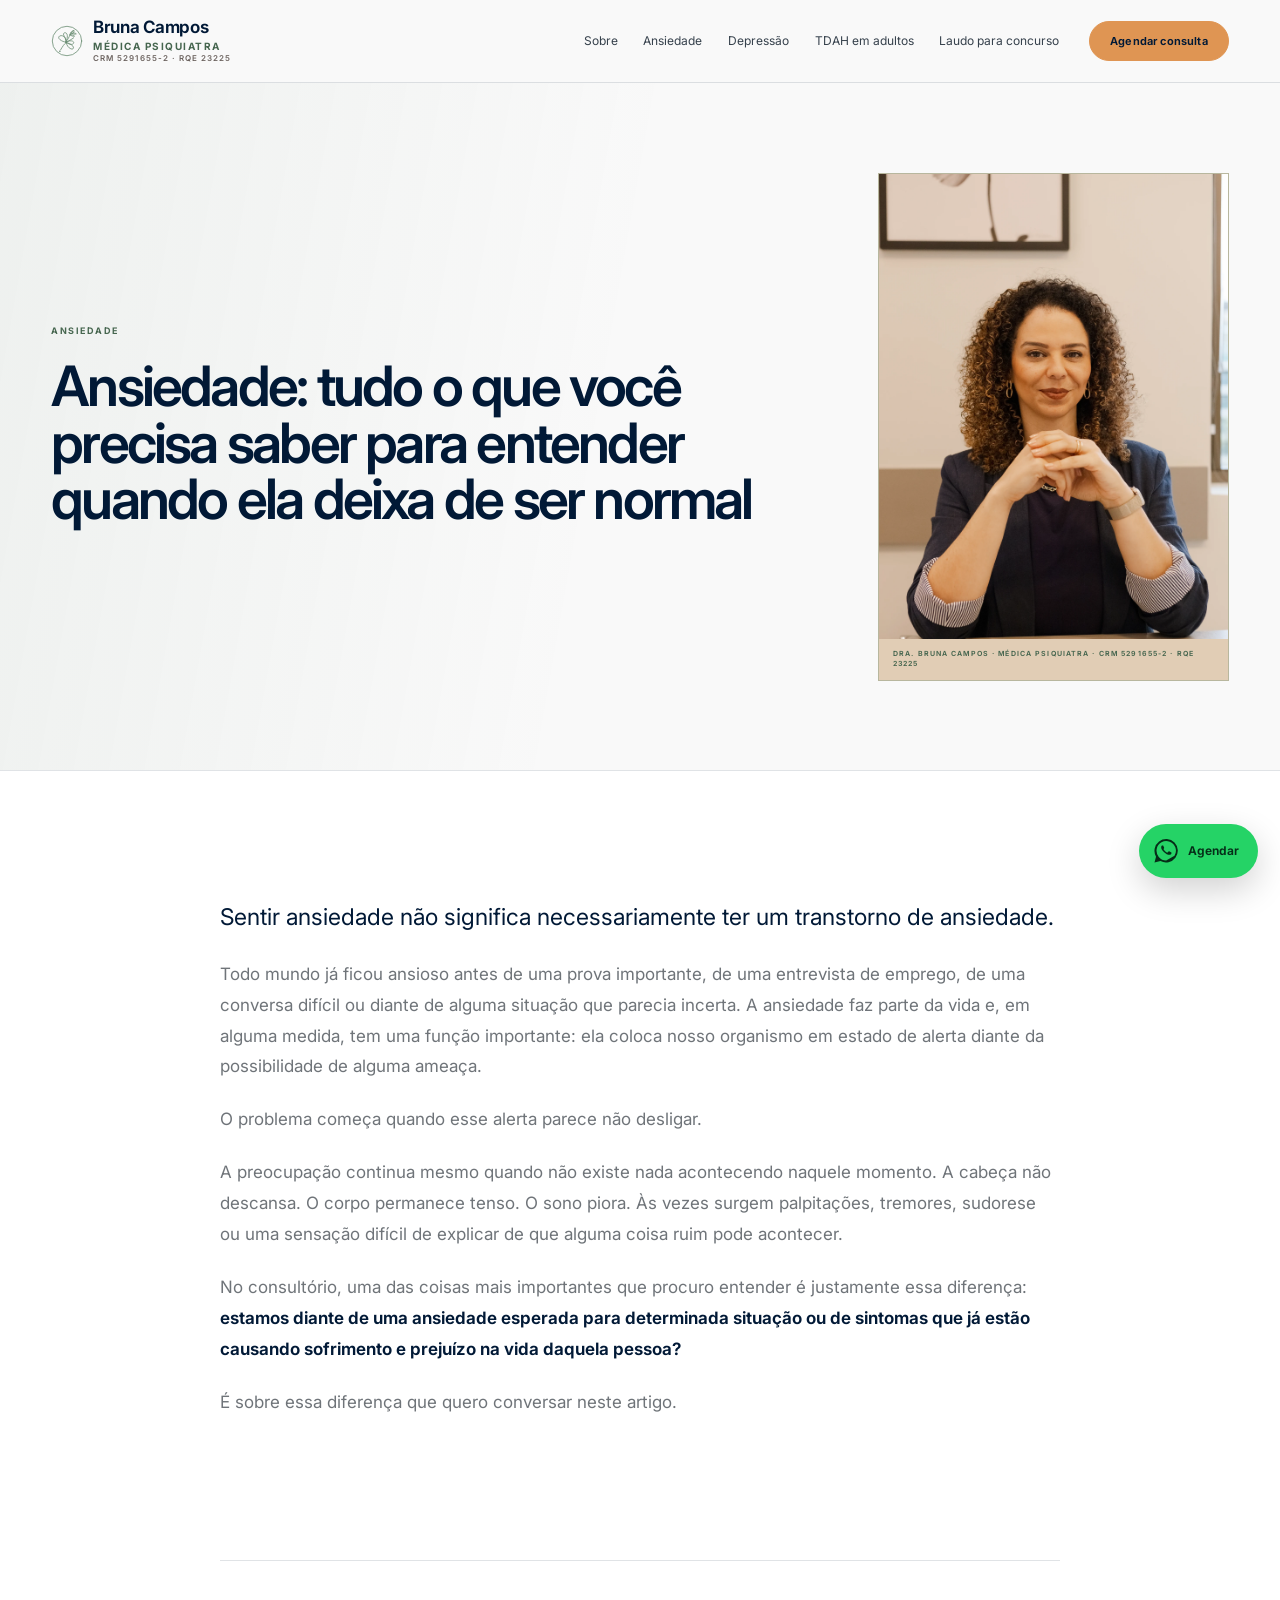
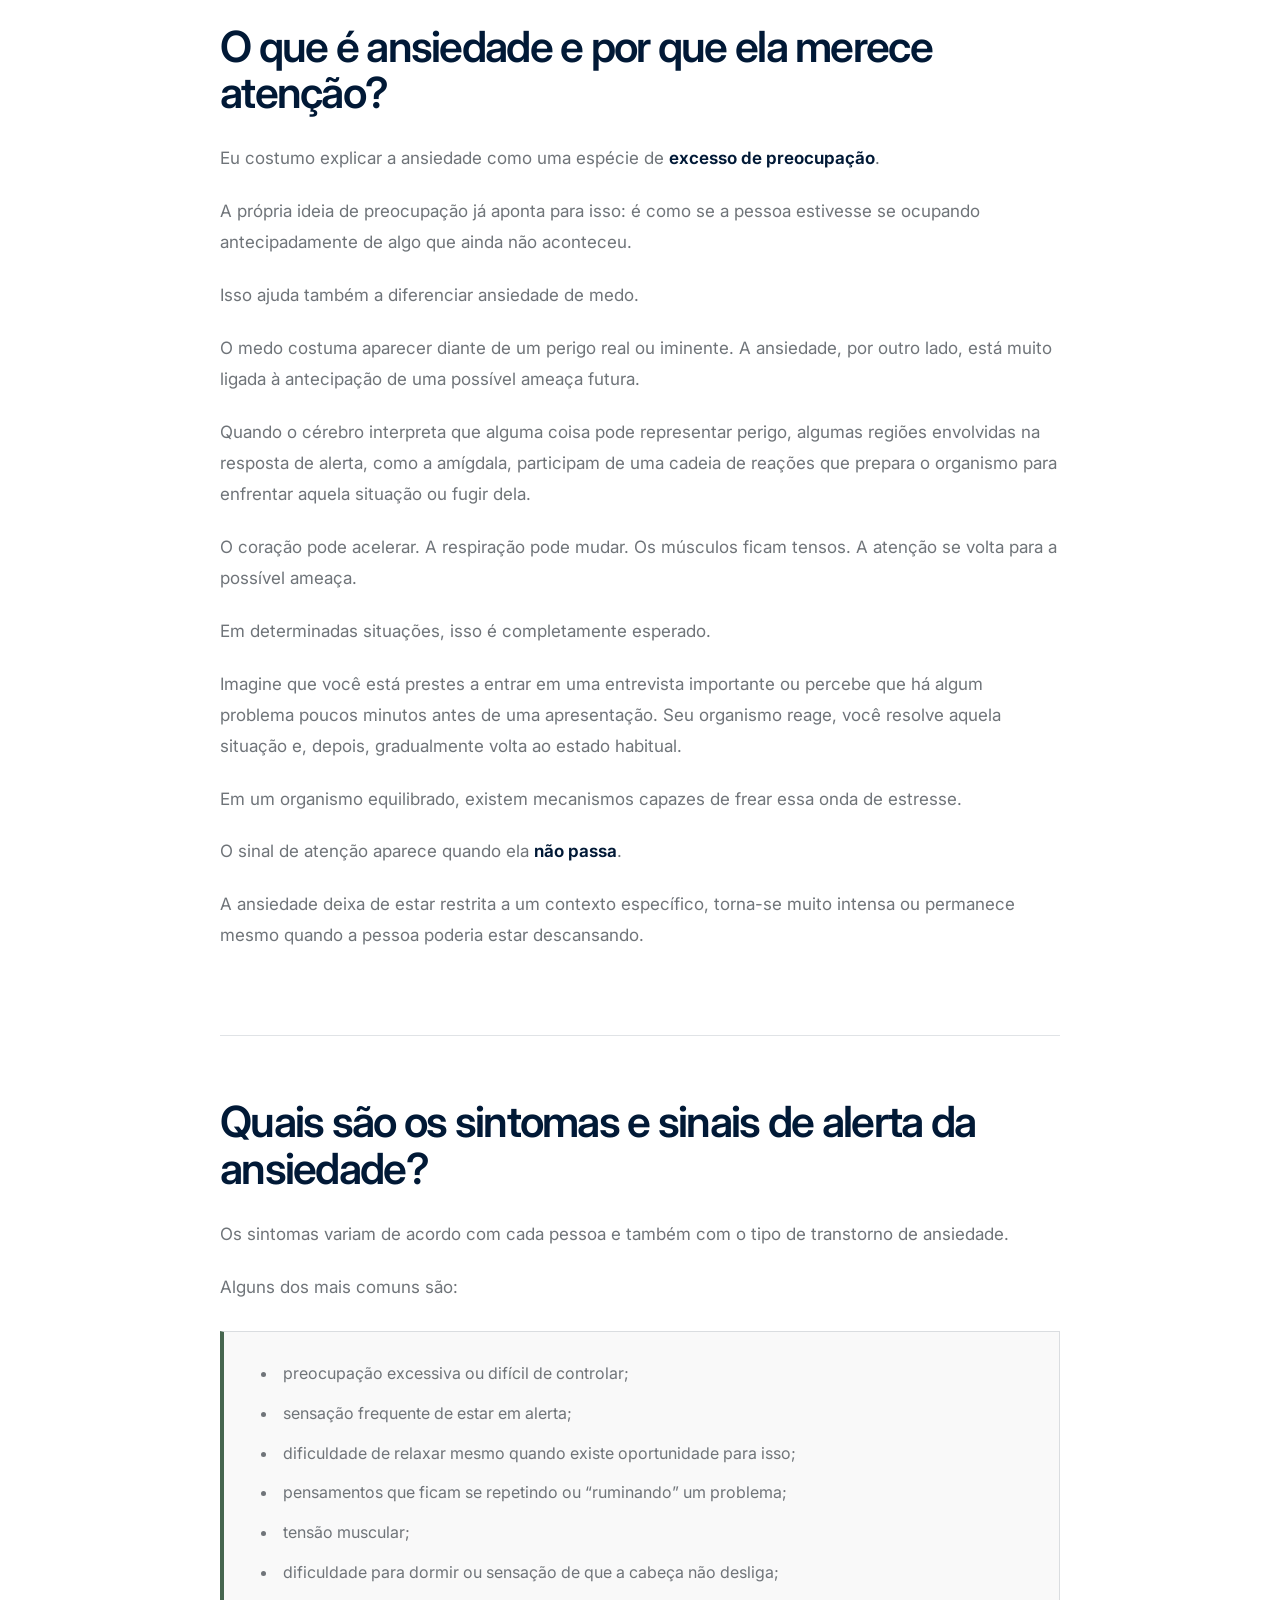
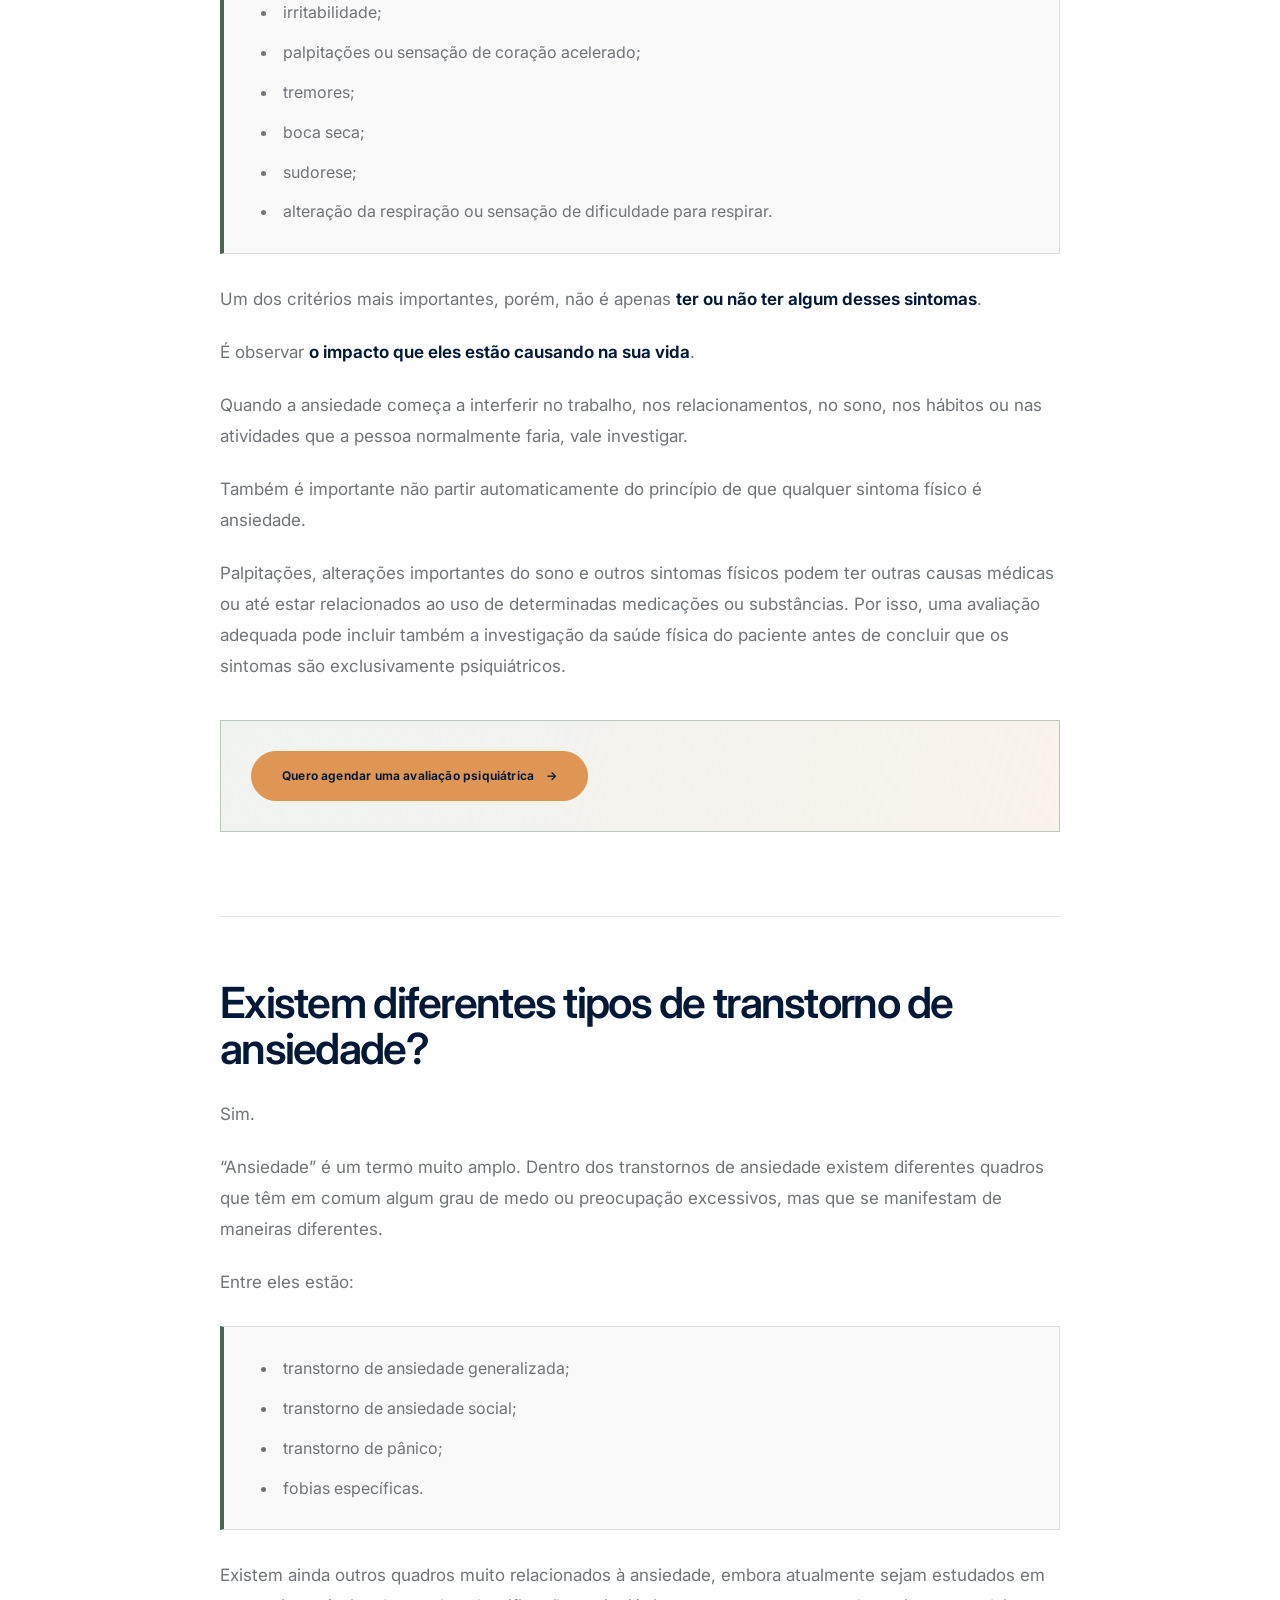
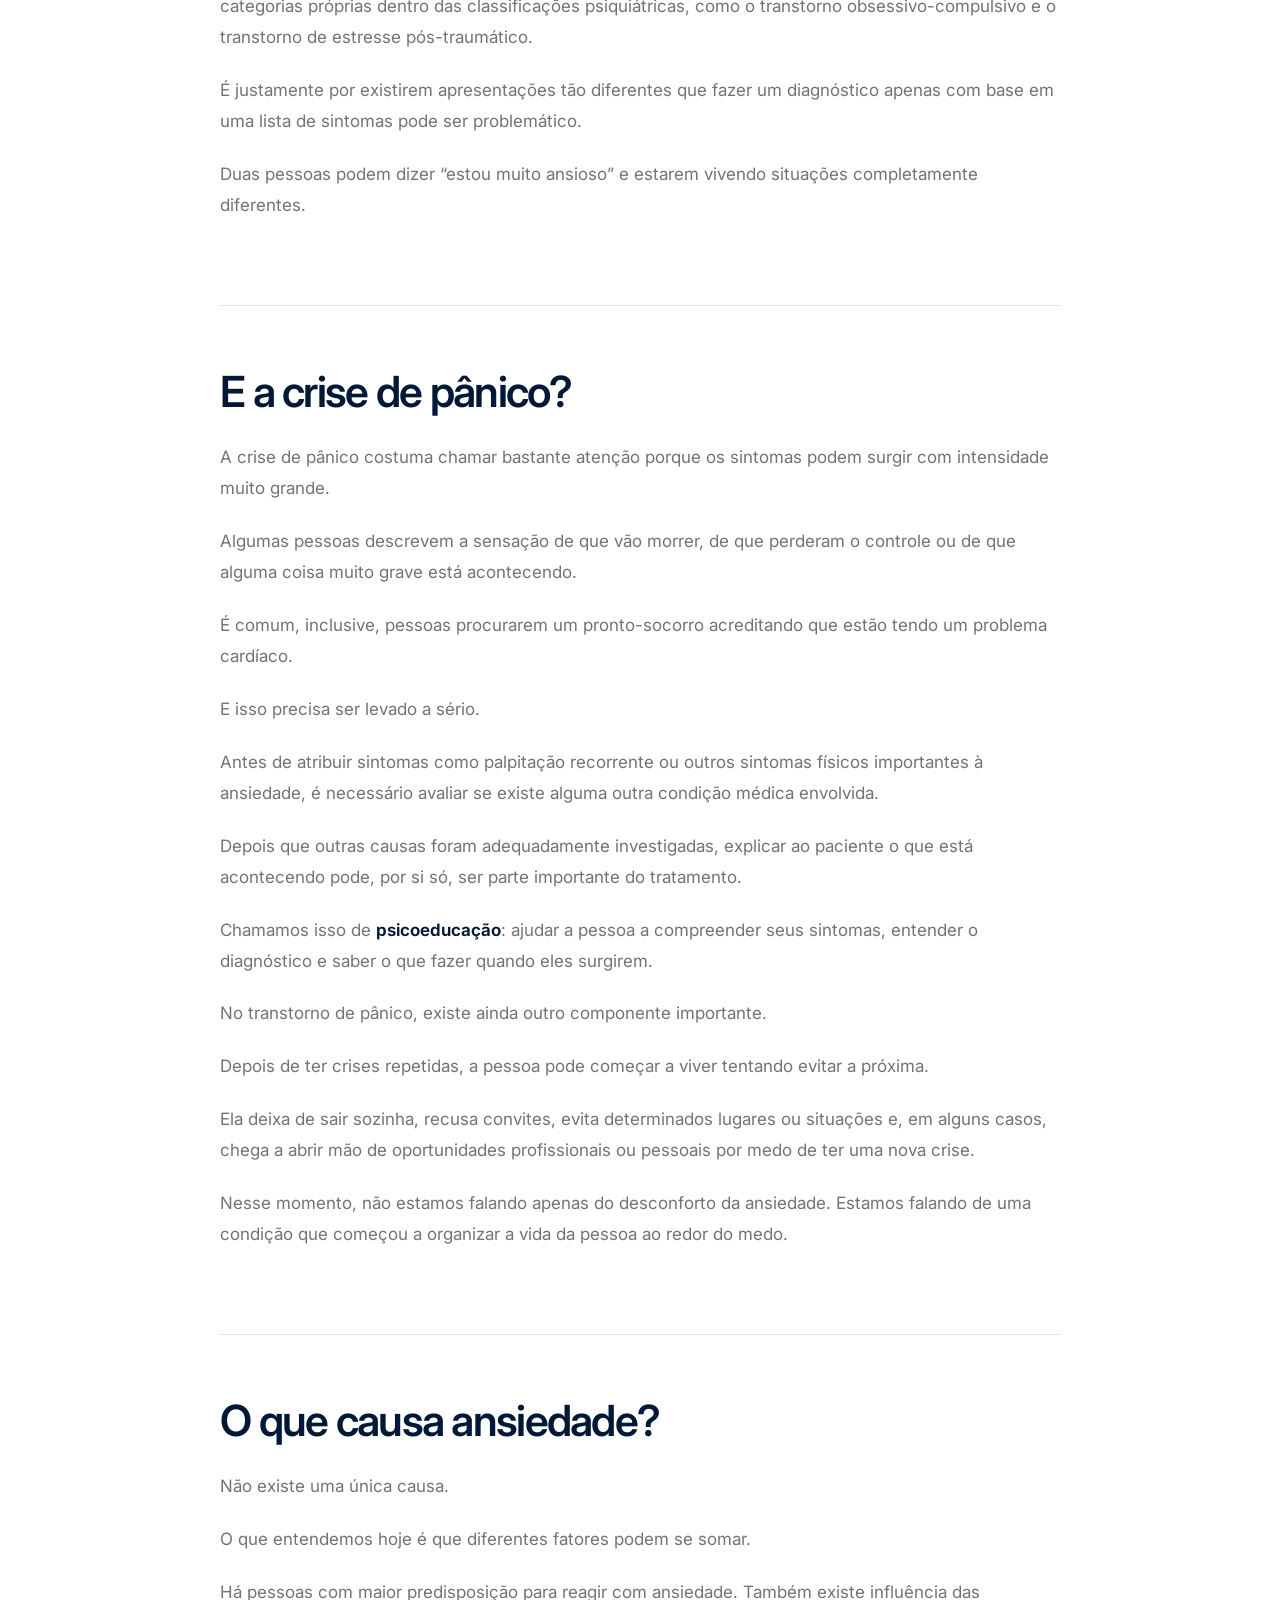
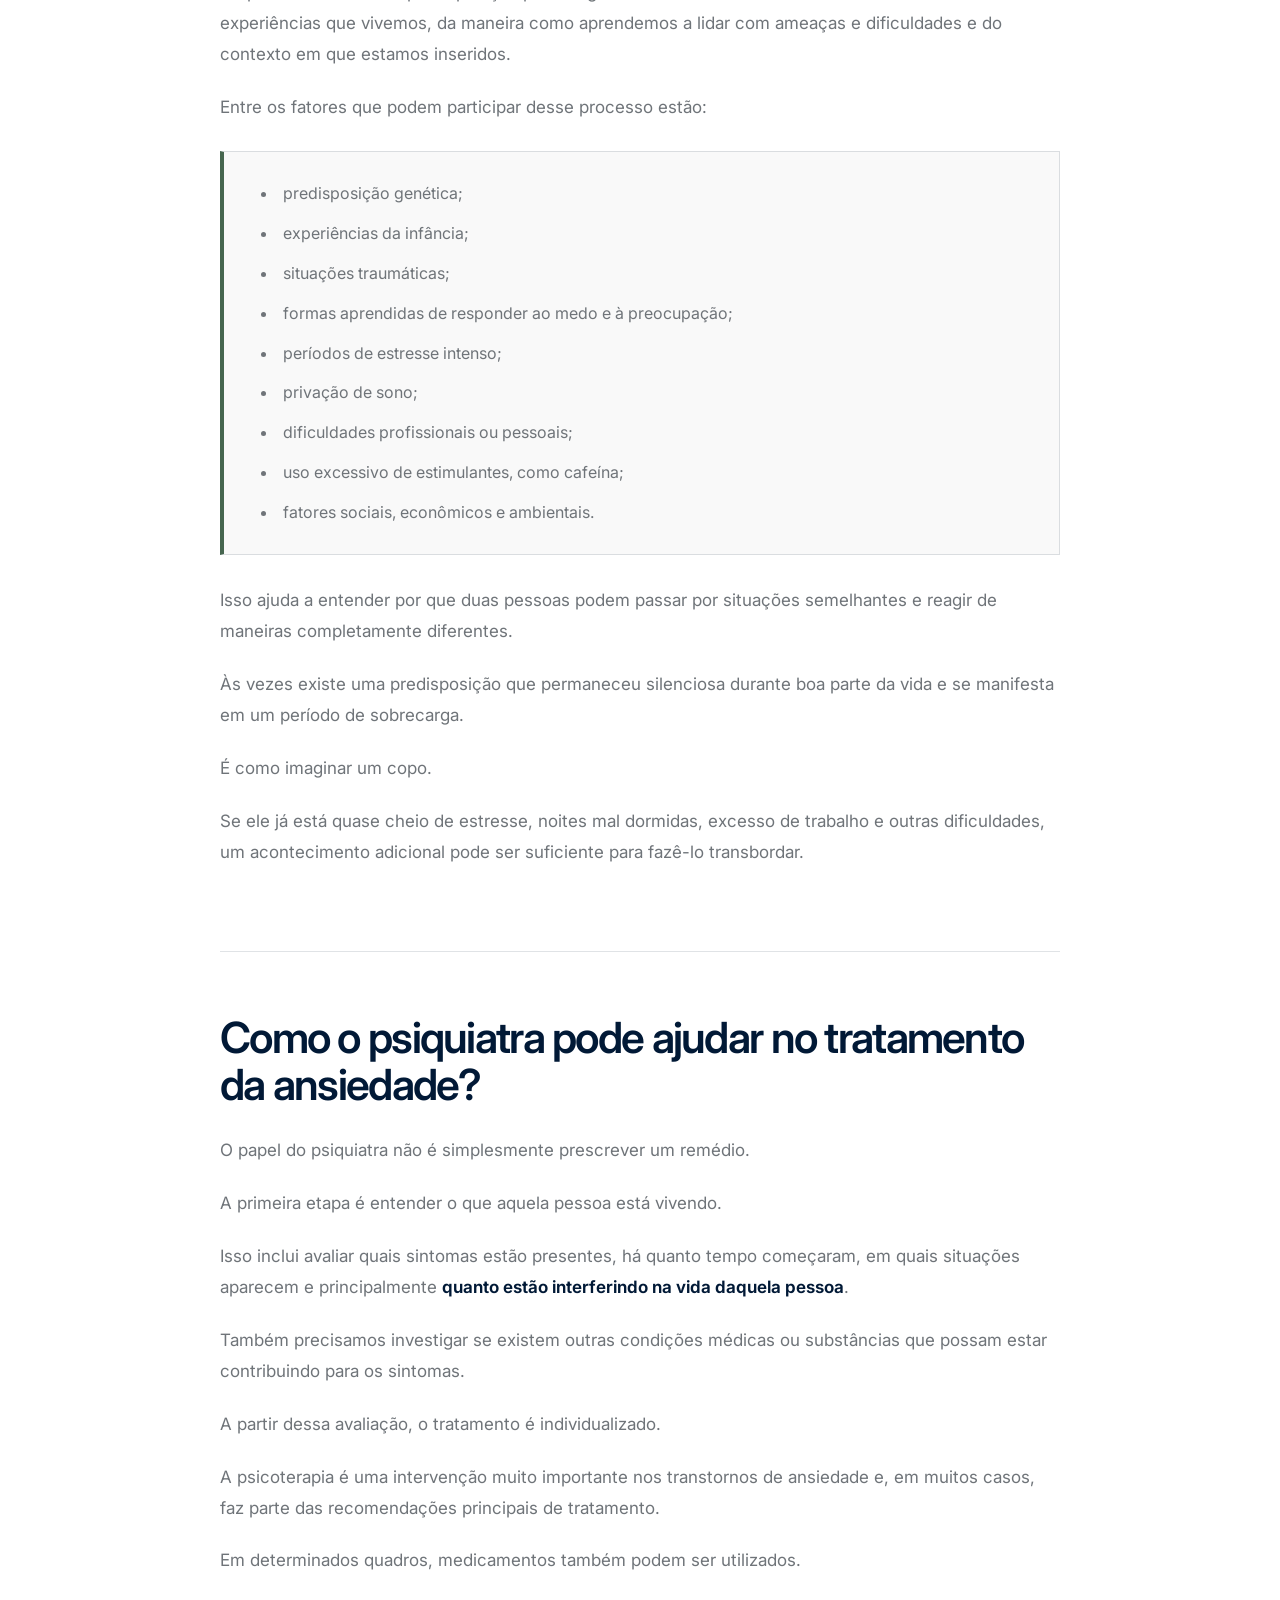
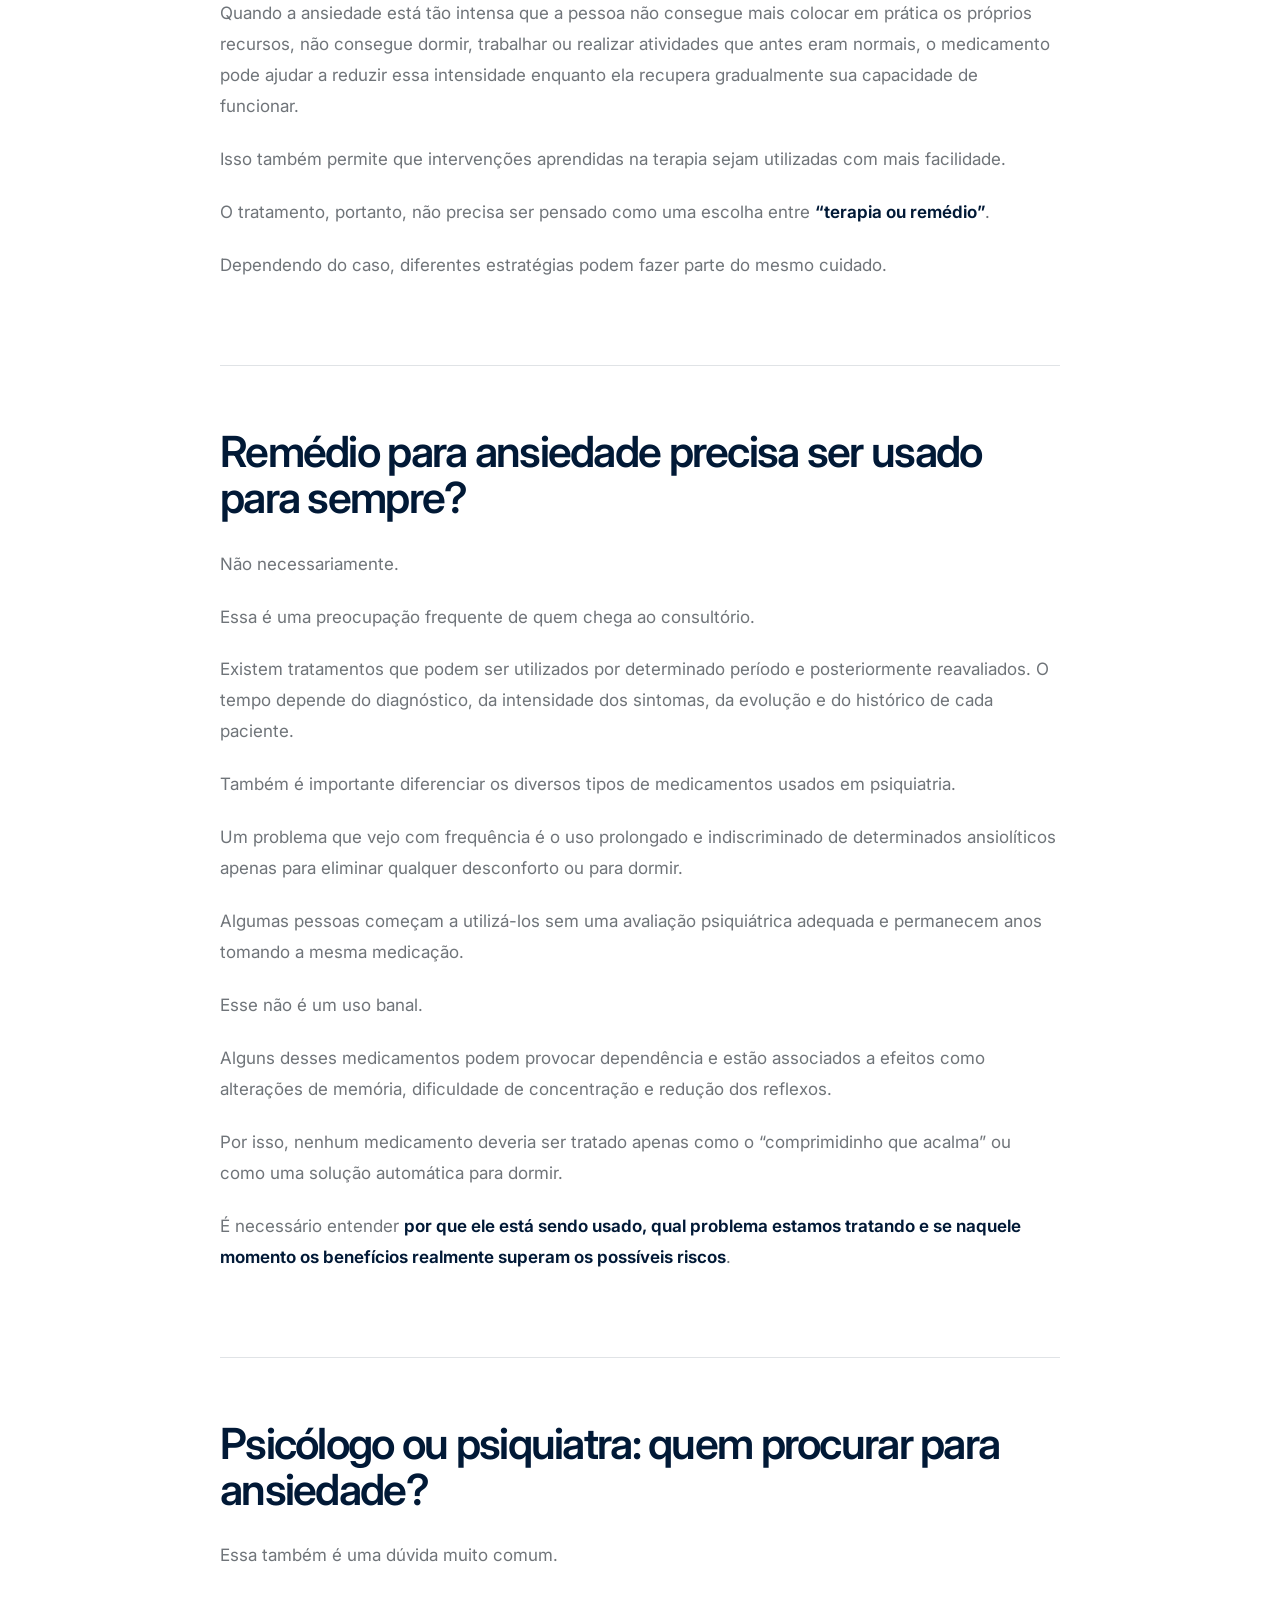
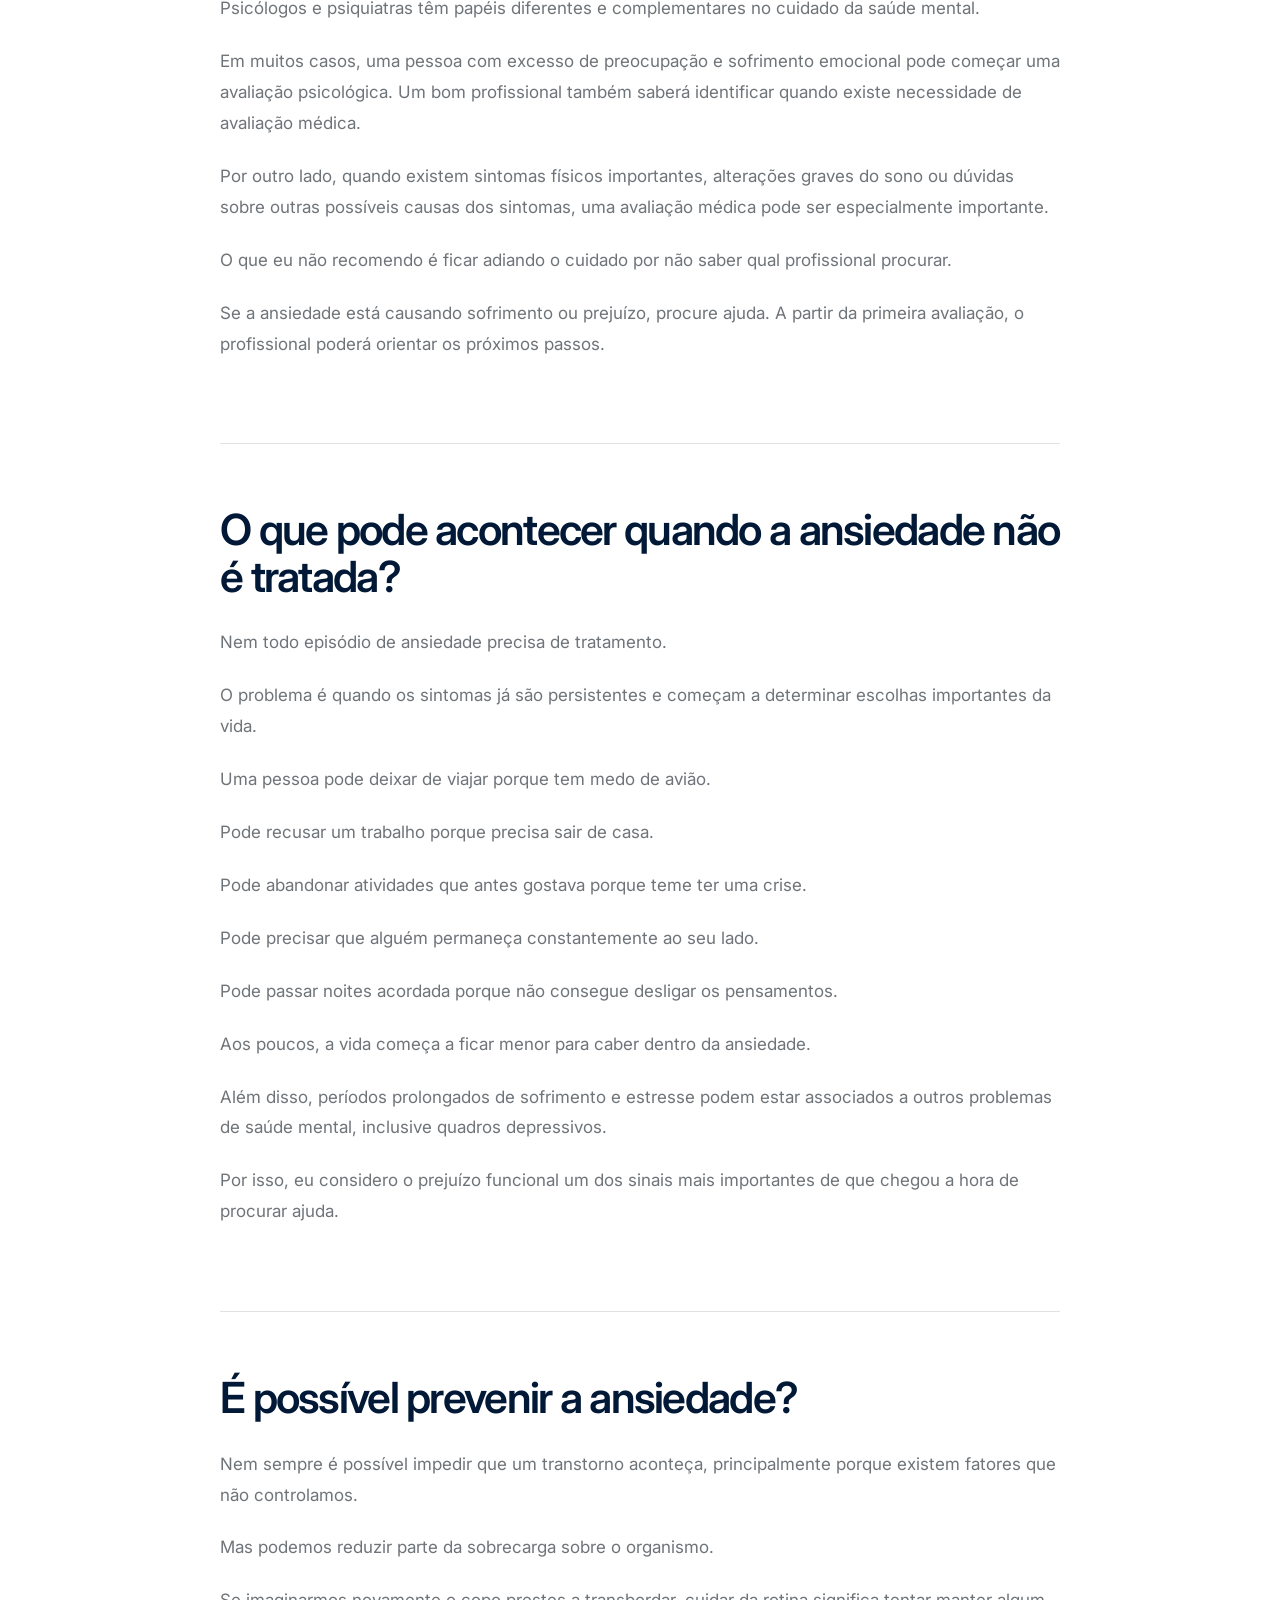
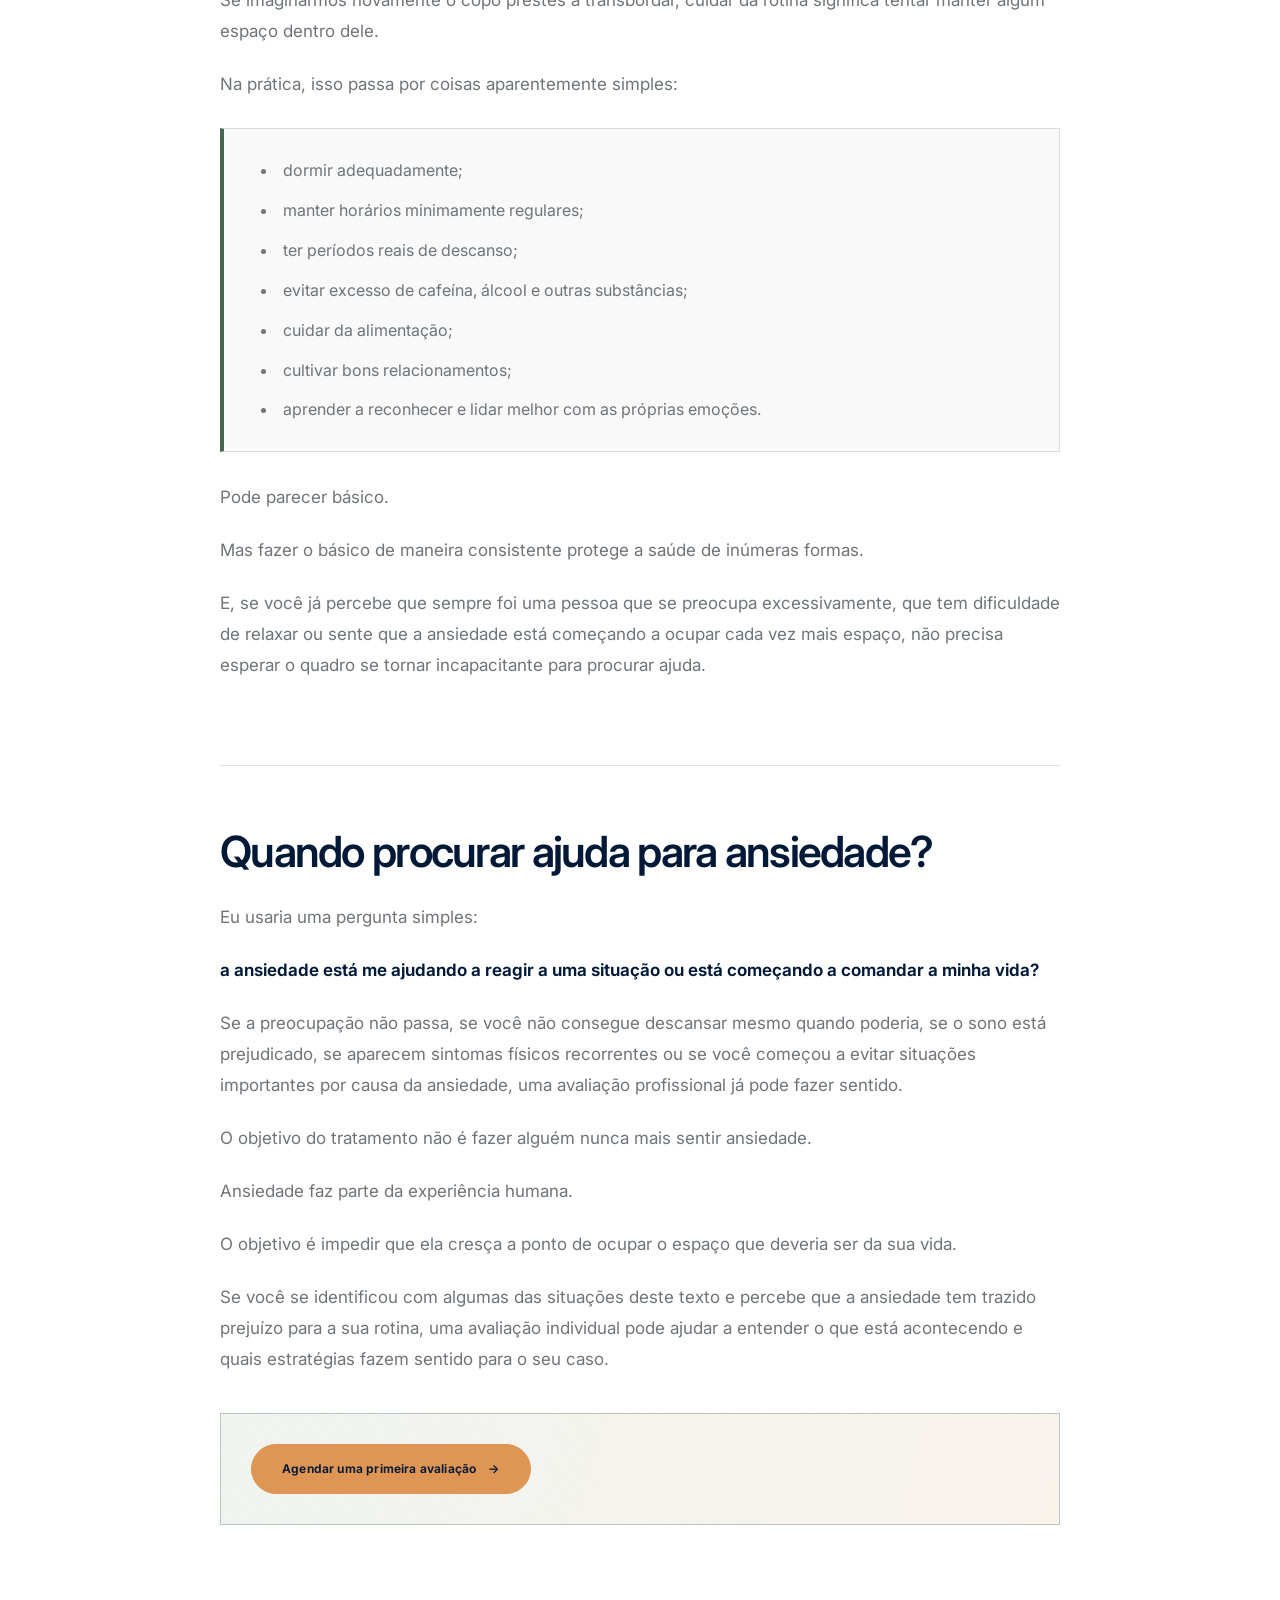
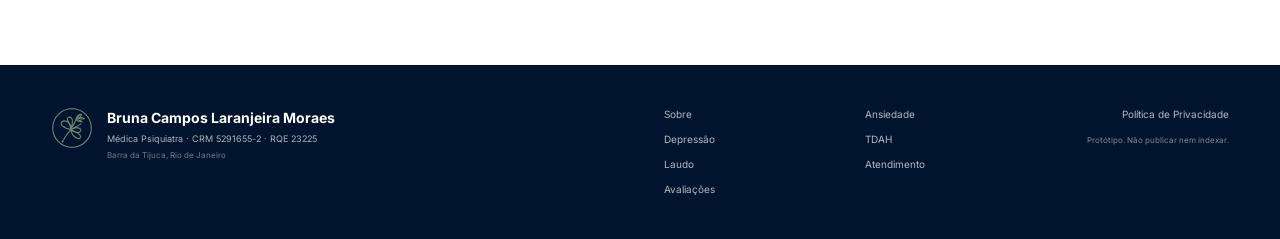
==== commit 1bb460ce: "Prepara Gate V23 para produção" ====
--- a/ansiedade/index.html
+++ b/ansiedade/index.html
@@ -3,25 +3,25 @@
 <head>
 <meta charset="utf-8"/>
 <meta content="width=device-width, initial-scale=1" name="viewport"/>
-<title>Ansiedade: tudo o que você precisa saber para entender quando ela deixa de ser normal | Dra. Bruna Campos</title>
-<meta content="Sentir ansiedade não significa necessariamente ter um transtorno de ansiedade. O problema começa quando esse alerta parece não desligar." name="description"/>
+<title>Ansiedade: sintomas, tipos e tratamento | Dra. Bruna Campos</title>
+<meta content="Entenda sintomas, tipos, causas e tratamento da ansiedade e saiba quando procurar avaliação psiquiátrica com a Dra. Bruna Campos, no Rio de Janeiro." name="description"/>
 <meta content="noindex,nofollow" name="robots"/>
 <link href="https://www.brunacampospsiq.com/ansiedade/" rel="canonical"/>
 <meta content="article" property="og:type"/>
 <meta content="pt_BR" property="og:locale"/>
-<meta content="Ansiedade: tudo o que você precisa saber para entender quando ela deixa de ser normal | Dra. Bruna Campos" property="og:title"/>
-<meta content="Sentir ansiedade não significa necessariamente ter um transtorno de ansiedade. O problema começa quando esse alerta parece não desligar." property="og:description"/>
+<meta content="Ansiedade: sintomas, tipos e tratamento | Dra. Bruna Campos" property="og:title"/>
+<meta content="Entenda sintomas, tipos, causas e tratamento da ansiedade e saiba quando procurar avaliação psiquiátrica com a Dra. Bruna Campos, no Rio de Janeiro." property="og:description"/>
 <meta content="https://www.brunacampospsiq.com/ansiedade/" property="og:url"/>
 <meta content="https://www.brunacampospsiq.com/assets/images/bruna-hero.webp" property="og:image"/>
 <meta content="summary_large_image" name="twitter:card"/>
-<meta content="Ansiedade: tudo o que você precisa saber para entender quando ela deixa de ser normal | Dra. Bruna Campos" name="twitter:title"/>
-<meta content="Sentir ansiedade não significa necessariamente ter um transtorno de ansiedade. O problema começa quando esse alerta parece não desligar." name="twitter:description"/>
+<meta content="Ansiedade: sintomas, tipos e tratamento | Dra. Bruna Campos" name="twitter:title"/>
+<meta content="Entenda sintomas, tipos, causas e tratamento da ansiedade e saiba quando procurar avaliação psiquiátrica com a Dra. Bruna Campos, no Rio de Janeiro." name="twitter:description"/>
 <meta content="https://www.brunacampospsiq.com/assets/images/bruna-hero.webp" name="twitter:image"/>
 <meta content="Bruna Campos Laranjeira Moraes" name="author"/>
 <link href="https://fonts.googleapis.com" rel="preconnect"/>
 <link crossorigin="" href="https://fonts.gstatic.com" rel="preconnect"/>
 <link href="https://fonts.googleapis.com/css2?family=Inter:wght@400;500;550;600;650;700;750&amp;display=swap" rel="stylesheet"/>
-<link href="../assets/css/styles.css?v=22" rel="stylesheet"/>
+<link href="../assets/css/styles.css?v=23" rel="stylesheet"/>
 <link href="../favicon.svg" rel="icon" type="image/svg+xml"/>
 <link as="image" fetchpriority="high" href="../assets/images/bruna-hero.webp" rel="preload"/>
 <script type="application/ld+json">
@@ -33,7 +33,7 @@
       "@id": "https://www.brunacampospsiq.com/ansiedade/#webpage",
       "url": "https://www.brunacampospsiq.com/ansiedade/",
       "name": "Ansiedade: tudo o que você precisa saber para entender quando ela deixa de ser normal",
-      "description": "Sentir ansiedade não significa necessariamente ter um transtorno de ansiedade. O problema começa quando esse alerta parece não desligar.",
+      "description": "Entenda sintomas, tipos, causas e tratamento da ansiedade e saiba quando procurar avaliação psiquiátrica com a Dra. Bruna Campos, no Rio de Janeiro.",
       "inLanguage": "pt-BR",
       "about": {
         "@type": "MedicalCondition",
--- a/assets/css/styles.css
+++ b/assets/css/styles.css
@@ -1,8 +1,8 @@
 :root {
   --ink: #011936;
-  --green: #6A8D73;
+  --green: #46664F;
   --orange: #DF9553;
-  --grey: #968984;
+  --grey: #6D6460;
   --almond: #E1CDB5;
   --paper: #F9F9F9;
   --white: #ffffff;
@@ -106,7 +106,7 @@
   border: 1px solid var(--orange);
   border-radius: 999px;
   background: var(--orange);
-  color: var(--white);
+  color: var(--ink);
   text-decoration: none;
   font-size: 12px;
   font-weight: 650;
@@ -114,7 +114,7 @@
   transition: transform .18s ease, background .18s ease, border-color .18s ease;
 }
 .button:hover { transform: translateY(-1px); background: #c97a42; border-color: #c97a42; }
-.button:focus-visible, a:focus-visible, button:focus-visible { outline: 2px solid var(--orange); outline-offset: 3px; }
+.button:focus-visible, a:focus-visible, button:focus-visible { outline: 3px solid var(--ink); outline-offset: 3px; }
 .button-small { min-height: 40px; padding-inline: 20px; font-size: 11px; }
 .menu-toggle { display: none; }
 .mobile-menu { display: none; }
@@ -361,8 +361,8 @@
   .header-inner { grid-template-columns: 1fr auto auto; }
   .menu-toggle {
     display: grid;
-    width: 42px;
-    height: 42px;
+    width: 44px;
+    height: 44px;
     place-content: center;
     gap: 6px;
     border: 0;
@@ -532,7 +532,7 @@
 
 .reviews { background: var(--ink); color: #fff; }
 .reviews-grid { display: grid; grid-template-columns: .8fr 1.2fr; gap: clamp(60px, 9vw, 130px); align-items: center; }
-.eyebrow-light { margin: 0 0 20px; color: #9ab5a1; font-size: 9px; font-weight: 700; text-transform: uppercase; letter-spacing: .17em; }
+.eyebrow-light { margin: 0 0 20px; color: var(--white); font-size: 9px; font-weight: 700; text-transform: uppercase; letter-spacing: .17em; }
 .reviews-copy h2 { font-size: clamp(40px, 5vw, 66px); line-height: 1; max-width: 550px; }
 .reviews-copy > p:last-of-type { max-width: 480px; margin: 28px 0 0; color: rgba(255,255,255,.64); font-size: 14px; line-height: 1.75; }
 .reviews-links { display: flex; gap: 10px; margin-top: 28px; }
@@ -630,7 +630,7 @@
 .site-footer nav a, .footer-meta a { color: rgba(255,255,255,.7); text-decoration: none; font-size: 10px; }
 .site-footer nav a:hover, .footer-meta a:hover { color: #fff; }
 .footer-meta { display: grid; justify-items: end; gap: 12px; }
-.footer-meta span { color: rgba(255,255,255,.38); font-size: 8px; }
+.footer-meta span { color: rgba(255,255,255,.5); font-size: 8px; }
 
 /* Small visual refinements from the approved prototype */
 .area-item p, .about-copy { color: #656d73; }
@@ -740,7 +740,7 @@
 .rating-badge-platforms a:hover { background: rgba(255,255,255,.48); }
 .rating-badge-platforms a > span:first-child { color: #52606d; font-size: 9px; font-weight: 700; text-transform: uppercase; letter-spacing: .12em; }
 .rating-badge-platforms a > strong { grid-row: 1 / span 2; grid-column: 2; align-self: center; font-size: 24px; font-weight: 650; letter-spacing: -.04em; }
-.stars { color: #e6b84f; letter-spacing: .08em; font-size: 11px; line-height: 1; }
+.stars { color: #755600; letter-spacing: .08em; font-size: 11px; line-height: 1; }
 .review-cards { display: grid; grid-template-columns: repeat(2, minmax(0,1fr)); gap: 18px; }
 .review-card {
   min-height: 260px;
@@ -1027,7 +1027,7 @@
 .media { background: var(--green); color: #fff; }
 .media-showcase-head-simple h2,
 .media-group-title h3 { color: #fff; }
-.media-group-title span { color: var(--almond); }
+.media-group-title span { color: var(--white); }
 .media-card { color: var(--ink); }
 
 .media-card-with-thumbnail { min-height: 150px; padding: 0 44px 0 0; display: grid; grid-template-columns: 150px minmax(0,1fr); align-items: stretch; overflow: hidden; }
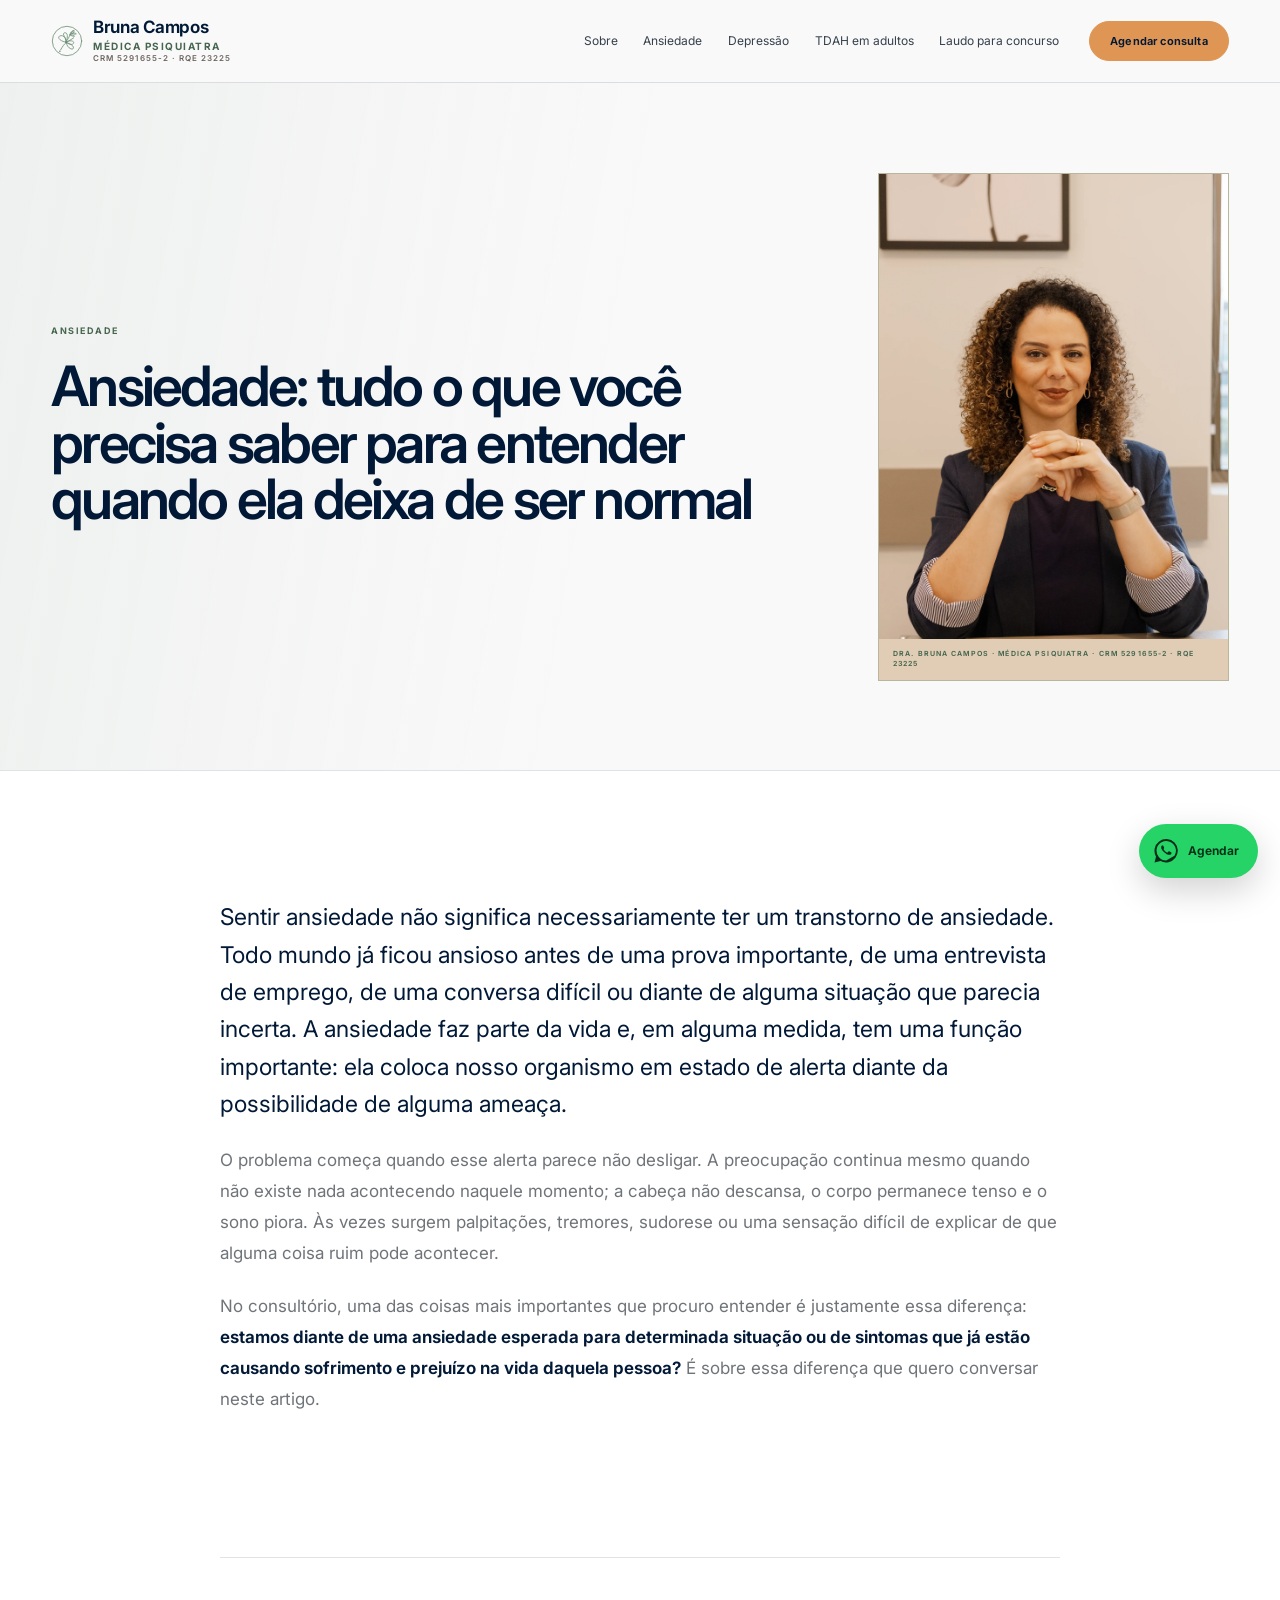
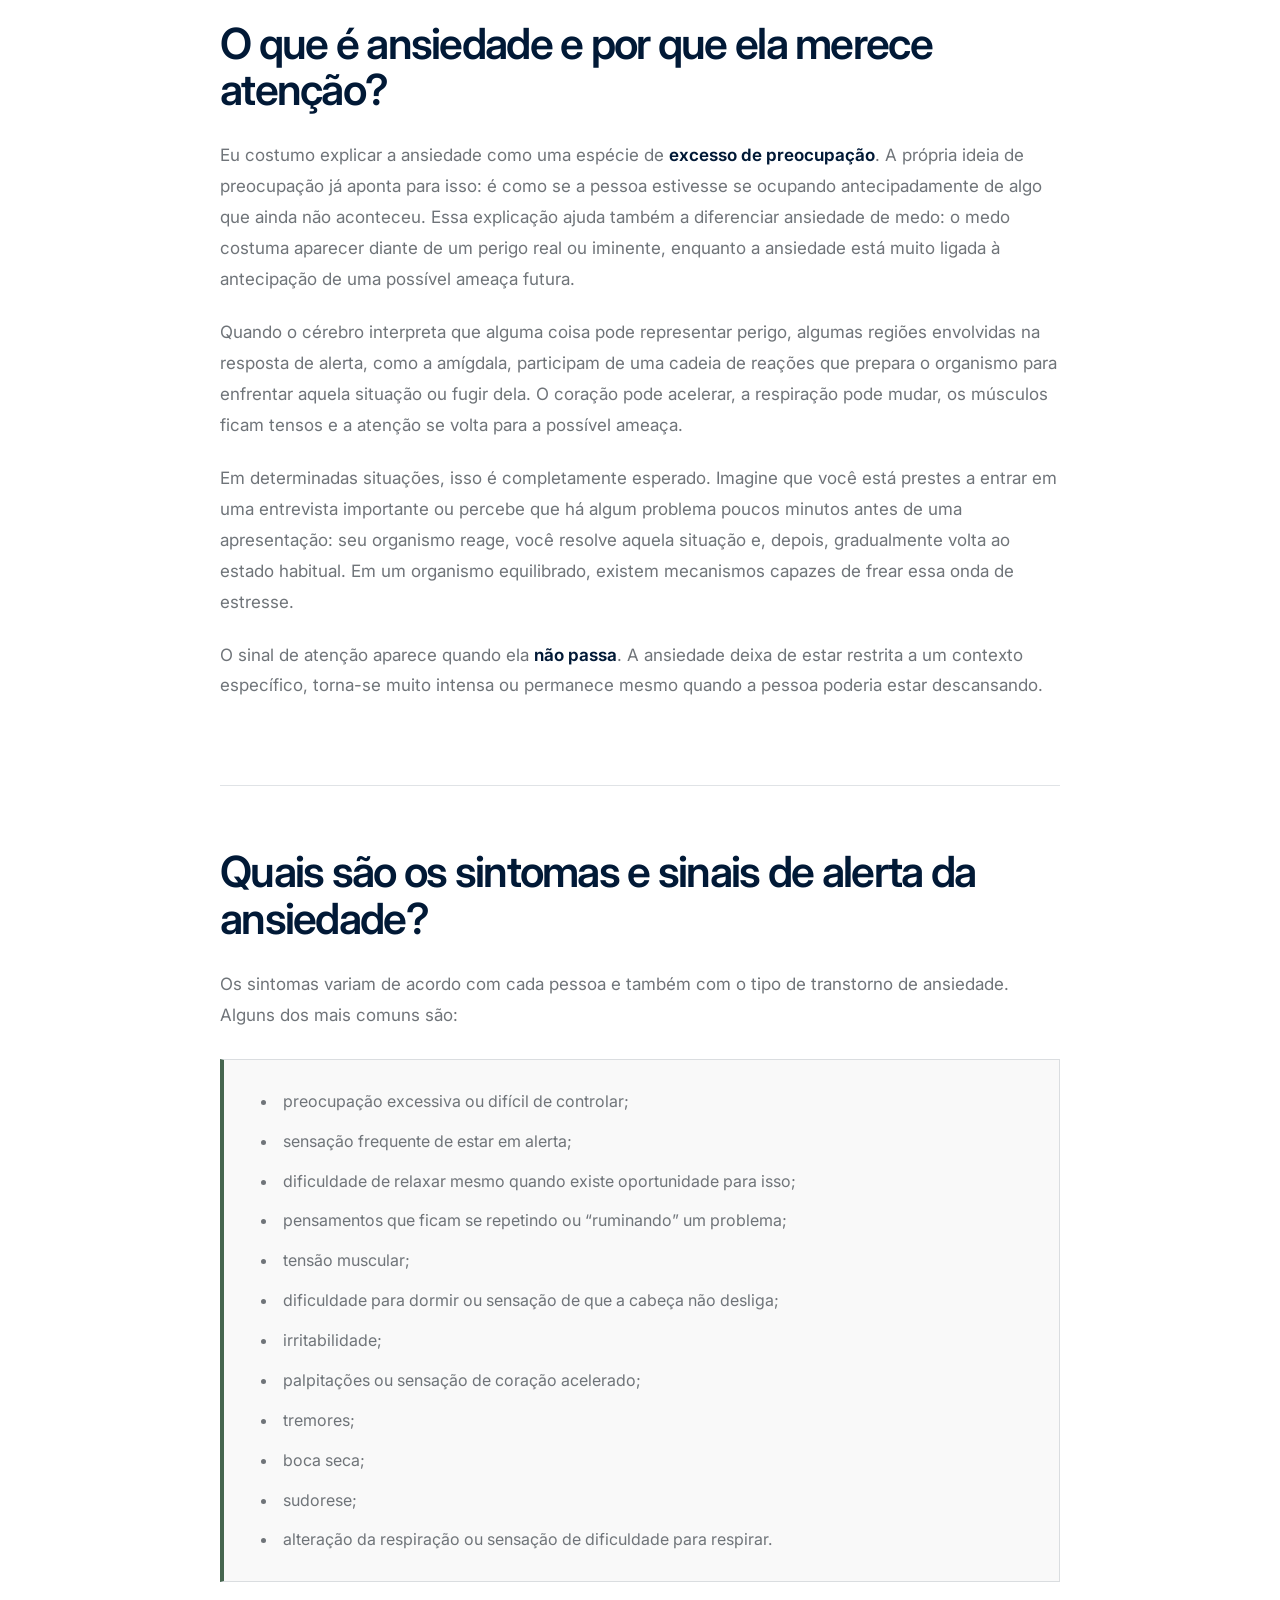
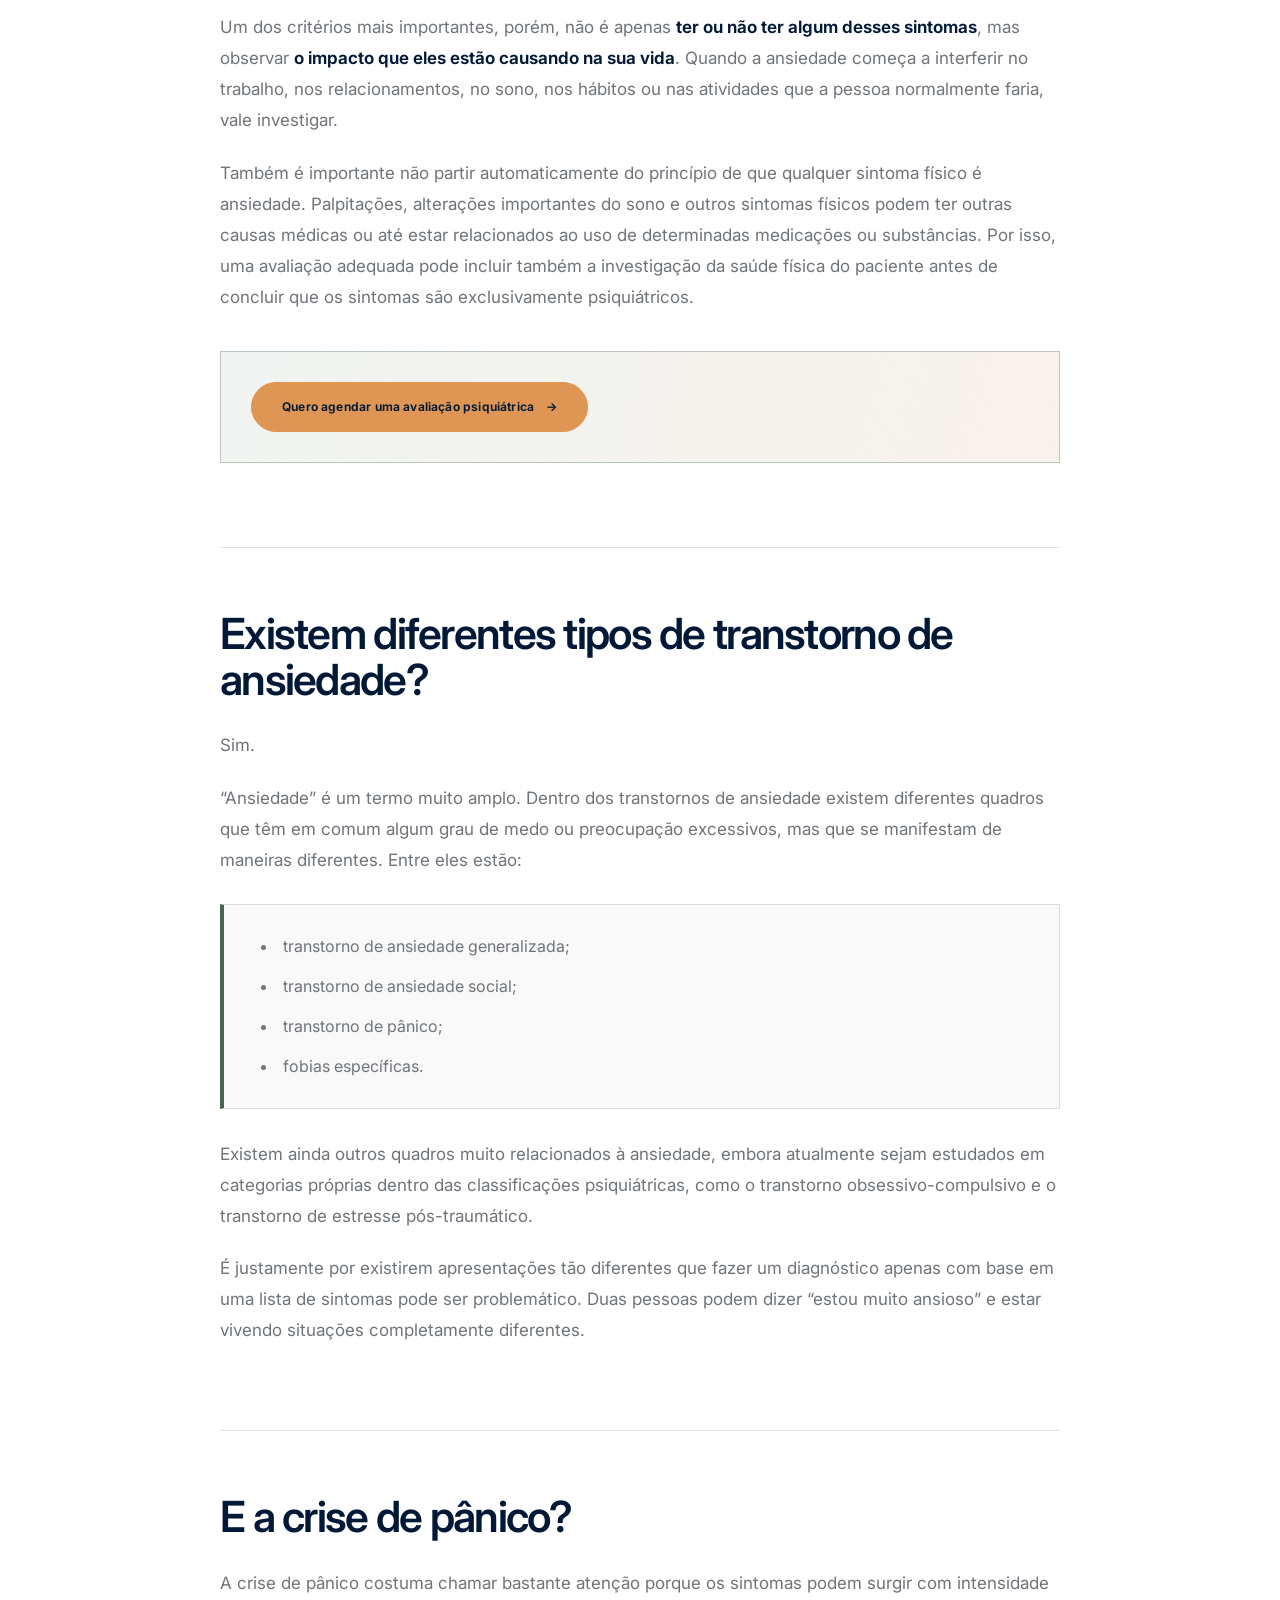
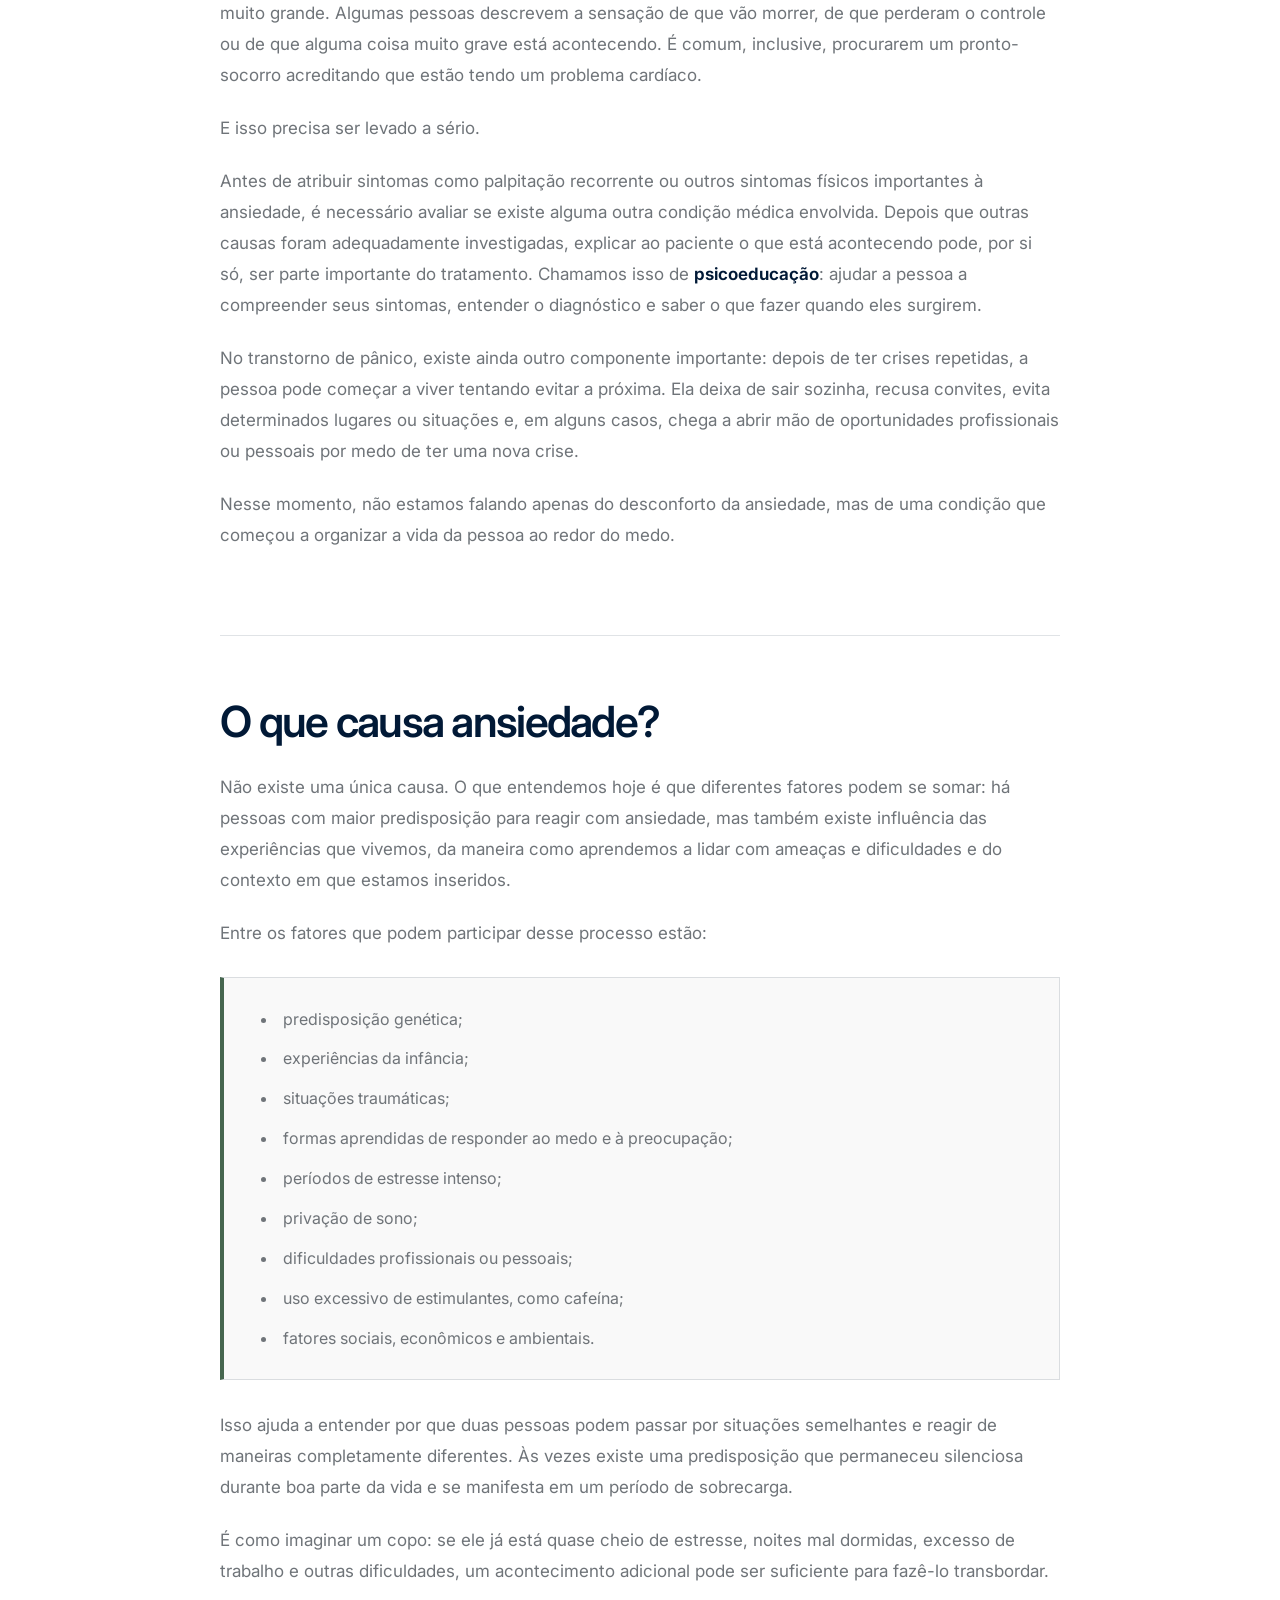
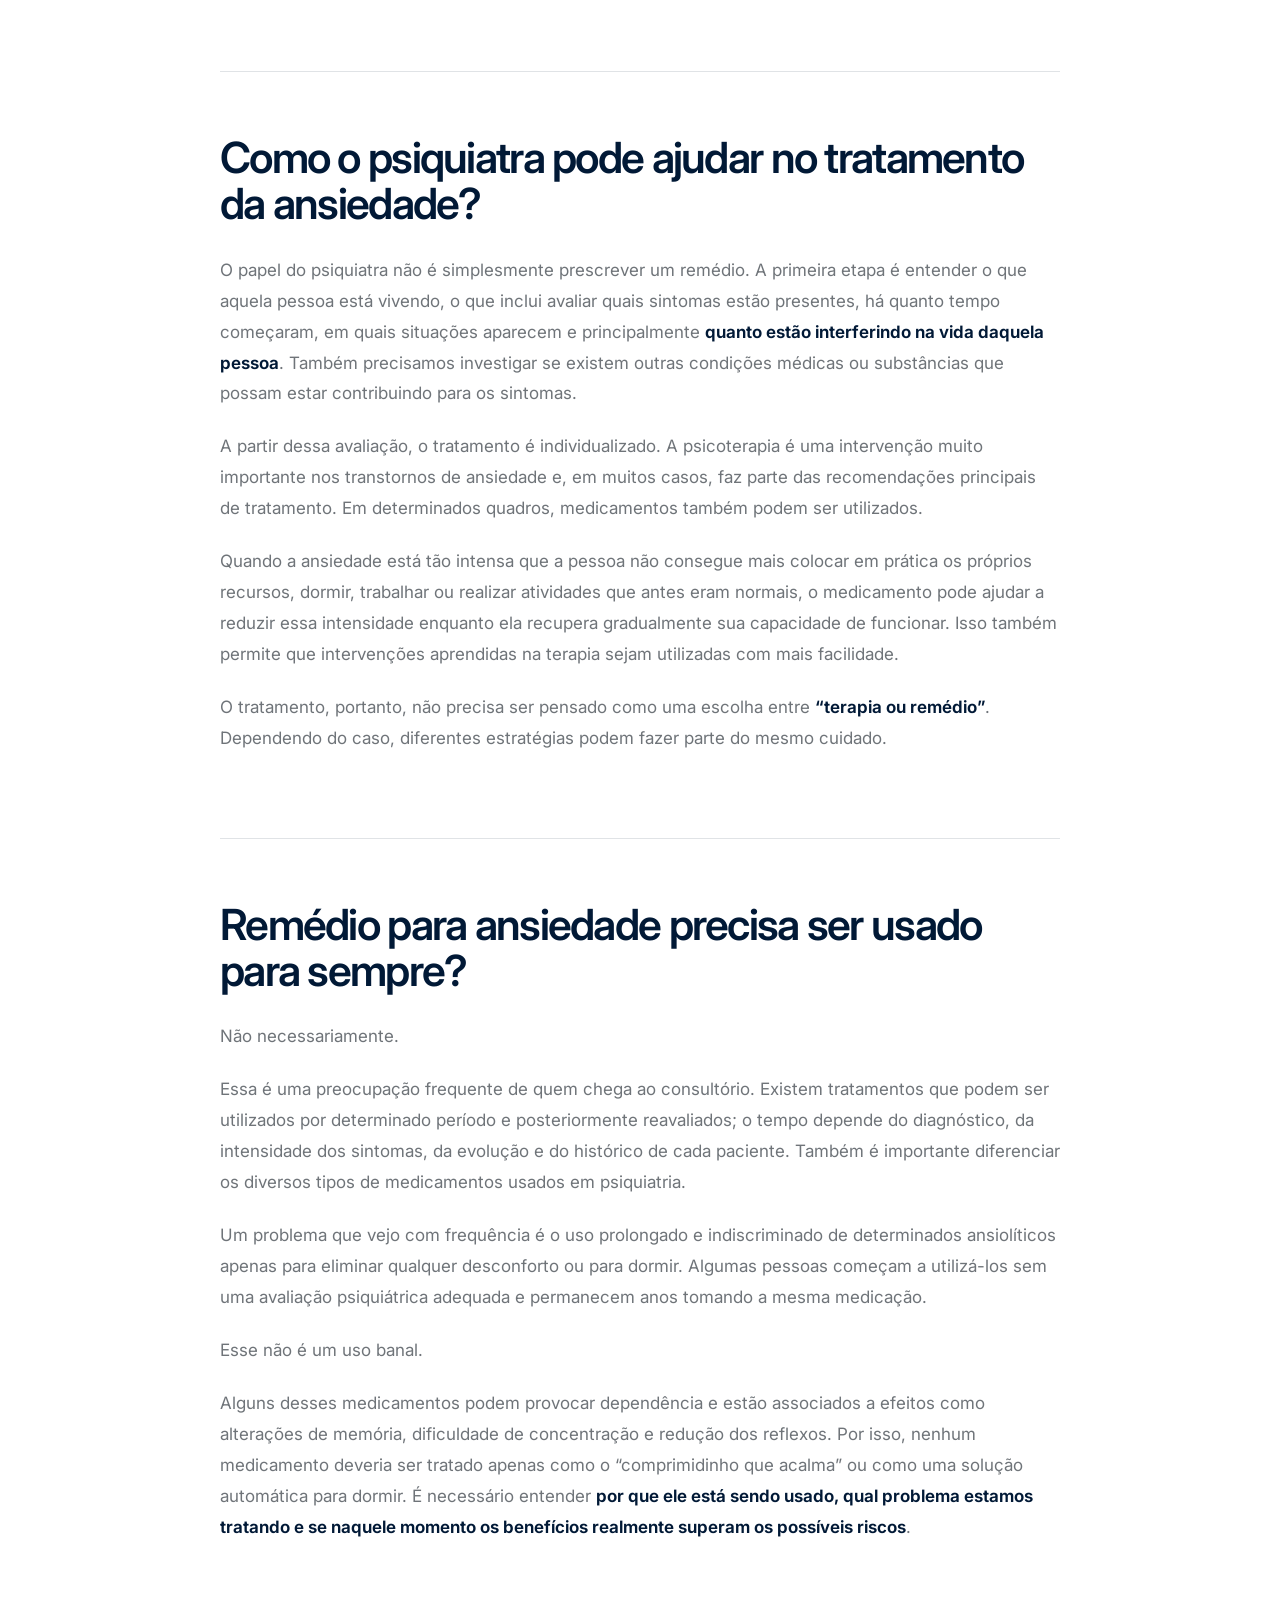
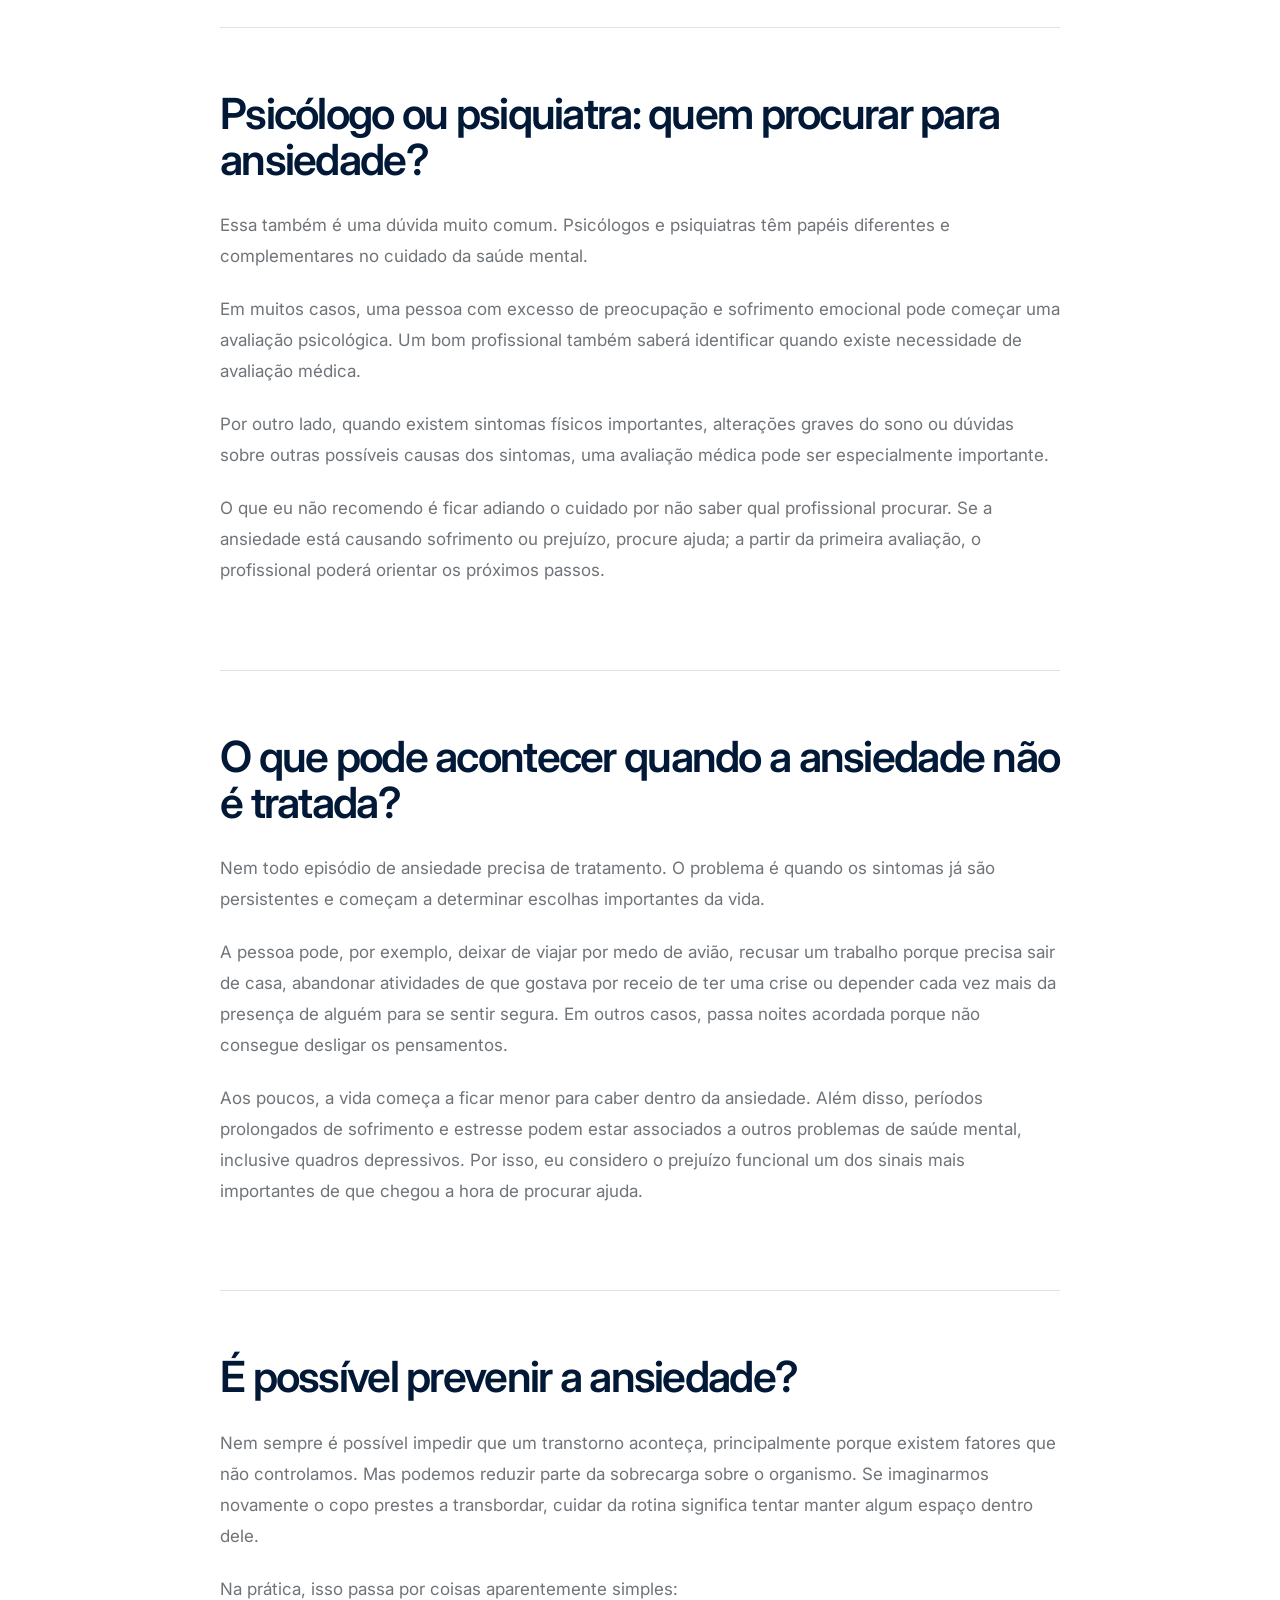
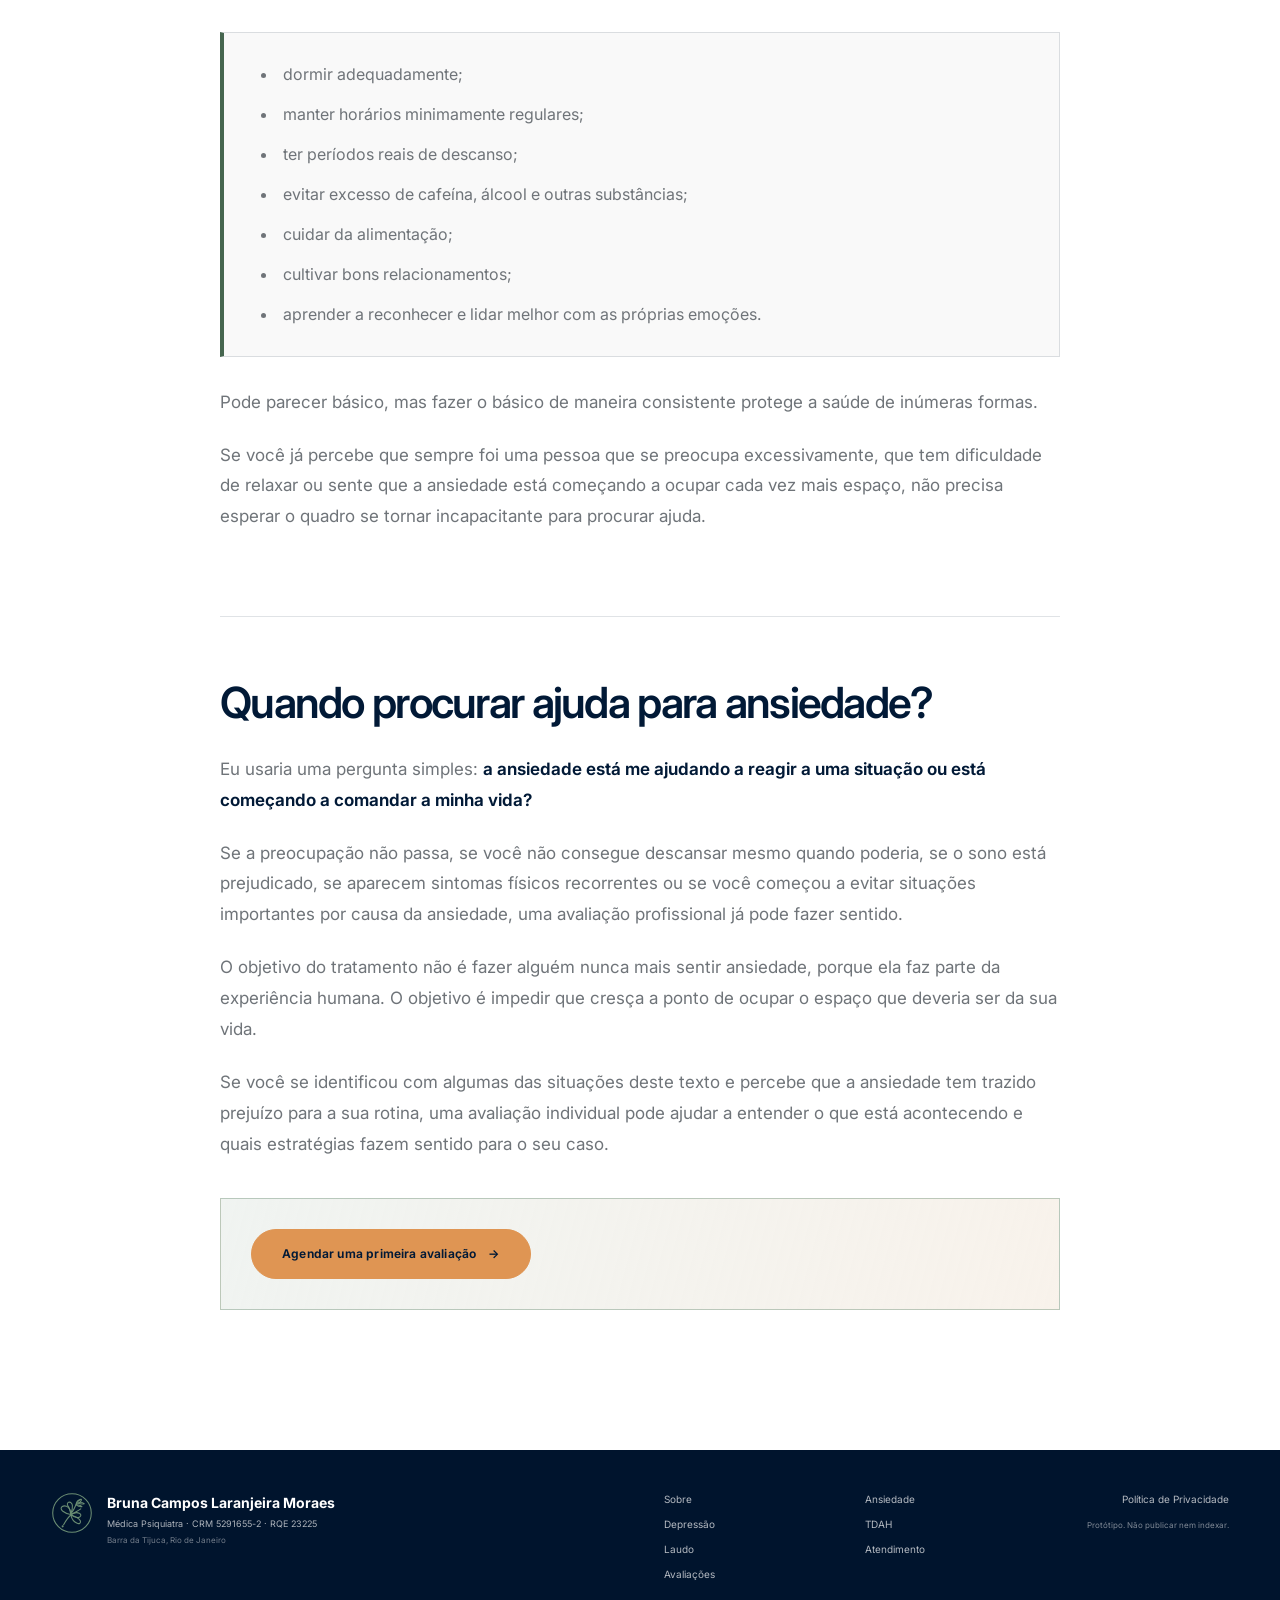
==== commit 8958b58a: "Refina ritmo editorial das páginas temáticas" ====
--- a/ansiedade/index.html
+++ b/ansiedade/index.html
@@ -70,7 +70,7 @@
           "name": "O que é ansiedade e por que ela merece atenção?",
           "acceptedAnswer": {
             "@type": "Answer",
-            "text": "Eu costumo explicar a ansiedade como uma espécie de excesso de preocupação. A própria ideia de preocupação já aponta para isso: é como se a pessoa estivesse se ocupando antecipadamente de algo que ainda não aconteceu. Isso ajuda também a diferenciar ansiedade de medo. O medo costuma aparecer diante de um perigo real ou iminente. A ansiedade, por outro lado, está muito ligada à antecipação de uma possível ameaça futura. Quando o cérebro interpreta que alguma coisa pode representar perigo, algumas regiões envolvidas na resposta de alerta, como a amígdala, participam de uma cadeia de reações que prepara o organismo para enfrentar aquela situação ou fugir dela. O coração pode acelerar. A respiração pode mudar. Os músculos ficam tensos. A atenção se volta para a possível ameaça. Em determinadas situações, isso é completamente esperado. Imagine que você está prestes a entrar em uma entrevista importante ou percebe que há algum problema poucos minutos antes de uma apresentação. Seu organismo reage, você resolve aquela situação e, depois, gradualmente volta ao estado habitual. Em um organismo equilibrado, existem mecanismos capazes de frear essa onda de estresse. O sinal de atenção aparece quando ela não passa. A ansiedade deixa de estar restrita a um contexto específico, torna-se muito intensa ou permanece mesmo quando a pessoa poderia estar descansando."
+            "text": "Eu costumo explicar a ansiedade como uma espécie de excesso de preocupação. A própria ideia de preocupação já aponta para isso: é como se a pessoa estivesse se ocupando antecipadamente de algo que ainda não aconteceu. Essa explicação ajuda também a diferenciar ansiedade de medo: o medo costuma aparecer diante de um perigo real ou iminente, enquanto a ansiedade está muito ligada à antecipação de uma possível ameaça futura. Quando o cérebro interpreta que alguma coisa pode representar perigo, algumas regiões envolvidas na resposta de alerta, como a amígdala, participam de uma cadeia de reações que prepara o organismo para enfrentar aquela situação ou fugir dela. O coração pode acelerar, a respiração pode mudar, os músculos ficam tensos e a atenção se volta para a possível ameaça. Em determinadas situações, isso é completamente esperado. Imagine que você está prestes a entrar em uma entrevista importante ou percebe que há algum problema poucos minutos antes de uma apresentação: seu organismo reage, você resolve aquela situação e, depois, gradualmente volta ao estado habitual. Em um organismo equilibrado, existem mecanismos capazes de frear essa onda de estresse. O sinal de atenção aparece quando ela não passa. A ansiedade deixa de estar restrita a um contexto específico, torna-se muito intensa ou permanece mesmo quando a pessoa poderia estar descansando."
           }
         },
         {
@@ -78,7 +78,7 @@
           "name": "Quais são os sintomas e sinais de alerta da ansiedade?",
           "acceptedAnswer": {
             "@type": "Answer",
-            "text": "Os sintomas variam de acordo com cada pessoa e também com o tipo de transtorno de ansiedade. Alguns dos mais comuns são: preocupação excessiva ou difícil de controlar; sensação frequente de estar em alerta; dificuldade de relaxar mesmo quando existe oportunidade para isso; pensamentos que ficam se repetindo ou “ruminando” um problema; tensão muscular; dificuldade para dormir ou sensação de que a cabeça não desliga; irritabilidade; palpitações ou sensação de coração acelerado; tremores; boca seca; sudorese; alteração da respiração ou sensação de dificuldade para respirar. Um dos critérios mais importantes, porém, não é apenas ter ou não ter algum desses sintomas. É observar o impacto que eles estão causando na sua vida. Quando a ansiedade começa a interferir no trabalho, nos relacionamentos, no sono, nos hábitos ou nas atividades que a pessoa normalmente faria, vale investigar. Também é importante não partir automaticamente do princípio de que qualquer sintoma físico é ansiedade. Palpitações, alterações importantes do sono e outros sintomas físicos podem ter outras causas médicas ou até estar relacionados ao uso de determinadas medicações ou substâncias. Por isso, uma avaliação adequada pode incluir também a investigação da saúde física do paciente antes de concluir que os sintomas são exclusivamente psiquiátricos."
+            "text": "Os sintomas variam de acordo com cada pessoa e também com o tipo de transtorno de ansiedade. Alguns dos mais comuns são: preocupação excessiva ou difícil de controlar; sensação frequente de estar em alerta; dificuldade de relaxar mesmo quando existe oportunidade para isso; pensamentos que ficam se repetindo ou “ruminando” um problema; tensão muscular; dificuldade para dormir ou sensação de que a cabeça não desliga; irritabilidade; palpitações ou sensação de coração acelerado; tremores; boca seca; sudorese; alteração da respiração ou sensação de dificuldade para respirar. Um dos critérios mais importantes, porém, não é apenas ter ou não ter algum desses sintomas, mas observar o impacto que eles estão causando na sua vida. Quando a ansiedade começa a interferir no trabalho, nos relacionamentos, no sono, nos hábitos ou nas atividades que a pessoa normalmente faria, vale investigar. Também é importante não partir automaticamente do princípio de que qualquer sintoma físico é ansiedade. Palpitações, alterações importantes do sono e outros sintomas físicos podem ter outras causas médicas ou até estar relacionados ao uso de determinadas medicações ou substâncias. Por isso, uma avaliação adequada pode incluir também a investigação da saúde física do paciente antes de concluir que os sintomas são exclusivamente psiquiátricos."
           }
         },
         {
@@ -86,7 +86,7 @@
           "name": "Existem diferentes tipos de transtorno de ansiedade?",
           "acceptedAnswer": {
             "@type": "Answer",
-            "text": "Sim. “Ansiedade” é um termo muito amplo. Dentro dos transtornos de ansiedade existem diferentes quadros que têm em comum algum grau de medo ou preocupação excessivos, mas que se manifestam de maneiras diferentes. Entre eles estão: transtorno de ansiedade generalizada; transtorno de ansiedade social; transtorno de pânico; fobias específicas. Existem ainda outros quadros muito relacionados à ansiedade, embora atualmente sejam estudados em categorias próprias dentro das classificações psiquiátricas, como o transtorno obsessivo-compulsivo e o transtorno de estresse pós-traumático. É justamente por existirem apresentações tão diferentes que fazer um diagnóstico apenas com base em uma lista de sintomas pode ser problemático. Duas pessoas podem dizer “estou muito ansioso” e estarem vivendo situações completamente diferentes."
+            "text": "Sim. “Ansiedade” é um termo muito amplo. Dentro dos transtornos de ansiedade existem diferentes quadros que têm em comum algum grau de medo ou preocupação excessivos, mas que se manifestam de maneiras diferentes. Entre eles estão: transtorno de ansiedade generalizada; transtorno de ansiedade social; transtorno de pânico; fobias específicas. Existem ainda outros quadros muito relacionados à ansiedade, embora atualmente sejam estudados em categorias próprias dentro das classificações psiquiátricas, como o transtorno obsessivo-compulsivo e o transtorno de estresse pós-traumático. É justamente por existirem apresentações tão diferentes que fazer um diagnóstico apenas com base em uma lista de sintomas pode ser problemático. Duas pessoas podem dizer “estou muito ansioso” e estar vivendo situações completamente diferentes."
           }
         },
         {
@@ -94,7 +94,7 @@
           "name": "E a crise de pânico?",
           "acceptedAnswer": {
             "@type": "Answer",
-            "text": "A crise de pânico costuma chamar bastante atenção porque os sintomas podem surgir com intensidade muito grande. Algumas pessoas descrevem a sensação de que vão morrer, de que perderam o controle ou de que alguma coisa muito grave está acontecendo. É comum, inclusive, pessoas procurarem um pronto-socorro acreditando que estão tendo um problema cardíaco. E isso precisa ser levado a sério. Antes de atribuir sintomas como palpitação recorrente ou outros sintomas físicos importantes à ansiedade, é necessário avaliar se existe alguma outra condição médica envolvida. Depois que outras causas foram adequadamente investigadas, explicar ao paciente o que está acontecendo pode, por si só, ser parte importante do tratamento. Chamamos isso de psicoeducação: ajudar a pessoa a compreender seus sintomas, entender o diagnóstico e saber o que fazer quando eles surgirem. No transtorno de pânico, existe ainda outro componente importante. Depois de ter crises repetidas, a pessoa pode começar a viver tentando evitar a próxima. Ela deixa de sair sozinha, recusa convites, evita determinados lugares ou situações e, em alguns casos, chega a abrir mão de oportunidades profissionais ou pessoais por medo de ter uma nova crise. Nesse momento, não estamos falando apenas do desconforto da ansiedade. Estamos falando de uma condição que começou a organizar a vida da pessoa ao redor do medo."
+            "text": "A crise de pânico costuma chamar bastante atenção porque os sintomas podem surgir com intensidade muito grande. Algumas pessoas descrevem a sensação de que vão morrer, de que perderam o controle ou de que alguma coisa muito grave está acontecendo. É comum, inclusive, procurarem um pronto-socorro acreditando que estão tendo um problema cardíaco. E isso precisa ser levado a sério. Antes de atribuir sintomas como palpitação recorrente ou outros sintomas físicos importantes à ansiedade, é necessário avaliar se existe alguma outra condição médica envolvida. Depois que outras causas foram adequadamente investigadas, explicar ao paciente o que está acontecendo pode, por si só, ser parte importante do tratamento. Chamamos isso de psicoeducação: ajudar a pessoa a compreender seus sintomas, entender o diagnóstico e saber o que fazer quando eles surgirem. No transtorno de pânico, existe ainda outro componente importante: depois de ter crises repetidas, a pessoa pode começar a viver tentando evitar a próxima. Ela deixa de sair sozinha, recusa convites, evita determinados lugares ou situações e, em alguns casos, chega a abrir mão de oportunidades profissionais ou pessoais por medo de ter uma nova crise. Nesse momento, não estamos falando apenas do desconforto da ansiedade, mas de uma condição que começou a organizar a vida da pessoa ao redor do medo."
           }
         },
         {
@@ -102,7 +102,7 @@
           "name": "O que causa ansiedade?",
           "acceptedAnswer": {
             "@type": "Answer",
-            "text": "Não existe uma única causa. O que entendemos hoje é que diferentes fatores podem se somar. Há pessoas com maior predisposição para reagir com ansiedade. Também existe influência das experiências que vivemos, da maneira como aprendemos a lidar com ameaças e dificuldades e do contexto em que estamos inseridos. Entre os fatores que podem participar desse processo estão: predisposição genética; experiências da infância; situações traumáticas; formas aprendidas de responder ao medo e à preocupação; períodos de estresse intenso; privação de sono; dificuldades profissionais ou pessoais; uso excessivo de estimulantes, como cafeína; fatores sociais, econômicos e ambientais. Isso ajuda a entender por que duas pessoas podem passar por situações semelhantes e reagir de maneiras completamente diferentes. Às vezes existe uma predisposição que permaneceu silenciosa durante boa parte da vida e se manifesta em um período de sobrecarga. É como imaginar um copo. Se ele já está quase cheio de estresse, noites mal dormidas, excesso de trabalho e outras dificuldades, um acontecimento adicional pode ser suficiente para fazê-lo transbordar."
+            "text": "Não existe uma única causa. O que entendemos hoje é que diferentes fatores podem se somar: há pessoas com maior predisposição para reagir com ansiedade, mas também existe influência das experiências que vivemos, da maneira como aprendemos a lidar com ameaças e dificuldades e do contexto em que estamos inseridos. Entre os fatores que podem participar desse processo estão: predisposição genética; experiências da infância; situações traumáticas; formas aprendidas de responder ao medo e à preocupação; períodos de estresse intenso; privação de sono; dificuldades profissionais ou pessoais; uso excessivo de estimulantes, como cafeína; fatores sociais, econômicos e ambientais. Isso ajuda a entender por que duas pessoas podem passar por situações semelhantes e reagir de maneiras completamente diferentes. Às vezes existe uma predisposição que permaneceu silenciosa durante boa parte da vida e se manifesta em um período de sobrecarga. É como imaginar um copo: se ele já está quase cheio de estresse, noites mal dormidas, excesso de trabalho e outras dificuldades, um acontecimento adicional pode ser suficiente para fazê-lo transbordar."
           }
         },
         {
@@ -110,7 +110,7 @@
           "name": "Como o psiquiatra pode ajudar no tratamento da ansiedade?",
           "acceptedAnswer": {
             "@type": "Answer",
-            "text": "O papel do psiquiatra não é simplesmente prescrever um remédio. A primeira etapa é entender o que aquela pessoa está vivendo. Isso inclui avaliar quais sintomas estão presentes, há quanto tempo começaram, em quais situações aparecem e principalmente quanto estão interferindo na vida daquela pessoa. Também precisamos investigar se existem outras condições médicas ou substâncias que possam estar contribuindo para os sintomas. A partir dessa avaliação, o tratamento é individualizado. A psicoterapia é uma intervenção muito importante nos transtornos de ansiedade e, em muitos casos, faz parte das recomendações principais de tratamento. Em determinados quadros, medicamentos também podem ser utilizados. Quando a ansiedade está tão intensa que a pessoa não consegue mais colocar em prática os próprios recursos, não consegue dormir, trabalhar ou realizar atividades que antes eram normais, o medicamento pode ajudar a reduzir essa intensidade enquanto ela recupera gradualmente sua capacidade de funcionar. Isso também permite que intervenções aprendidas na terapia sejam utilizadas com mais facilidade. O tratamento, portanto, não precisa ser pensado como uma escolha entre “terapia ou remédio”. Dependendo do caso, diferentes estratégias podem fazer parte do mesmo cuidado."
+            "text": "O papel do psiquiatra não é simplesmente prescrever um remédio. A primeira etapa é entender o que aquela pessoa está vivendo, o que inclui avaliar quais sintomas estão presentes, há quanto tempo começaram, em quais situações aparecem e principalmente quanto estão interferindo na vida daquela pessoa. Também precisamos investigar se existem outras condições médicas ou substâncias que possam estar contribuindo para os sintomas. A partir dessa avaliação, o tratamento é individualizado. A psicoterapia é uma intervenção muito importante nos transtornos de ansiedade e, em muitos casos, faz parte das recomendações principais de tratamento. Em determinados quadros, medicamentos também podem ser utilizados. Quando a ansiedade está tão intensa que a pessoa não consegue mais colocar em prática os próprios recursos, dormir, trabalhar ou realizar atividades que antes eram normais, o medicamento pode ajudar a reduzir essa intensidade enquanto ela recupera gradualmente sua capacidade de funcionar. Isso também permite que intervenções aprendidas na terapia sejam utilizadas com mais facilidade. O tratamento, portanto, não precisa ser pensado como uma escolha entre “terapia ou remédio”. Dependendo do caso, diferentes estratégias podem fazer parte do mesmo cuidado."
           }
         },
         {
@@ -118,7 +118,7 @@
           "name": "Remédio para ansiedade precisa ser usado para sempre?",
           "acceptedAnswer": {
             "@type": "Answer",
-            "text": "Não necessariamente. Essa é uma preocupação frequente de quem chega ao consultório. Existem tratamentos que podem ser utilizados por determinado período e posteriormente reavaliados. O tempo depende do diagnóstico, da intensidade dos sintomas, da evolução e do histórico de cada paciente. Também é importante diferenciar os diversos tipos de medicamentos usados em psiquiatria. Um problema que vejo com frequência é o uso prolongado e indiscriminado de determinados ansiolíticos apenas para eliminar qualquer desconforto ou para dormir. Algumas pessoas começam a utilizá-los sem uma avaliação psiquiátrica adequada e permanecem anos tomando a mesma medicação. Esse não é um uso banal. Alguns desses medicamentos podem provocar dependência e estão associados a efeitos como alterações de memória, dificuldade de concentração e redução dos reflexos. Por isso, nenhum medicamento deveria ser tratado apenas como o “comprimidinho que acalma” ou como uma solução automática para dormir. É necessário entender por que ele está sendo usado, qual problema estamos tratando e se naquele momento os benefícios realmente superam os possíveis riscos."
+            "text": "Não necessariamente. Essa é uma preocupação frequente de quem chega ao consultório. Existem tratamentos que podem ser utilizados por determinado período e posteriormente reavaliados; o tempo depende do diagnóstico, da intensidade dos sintomas, da evolução e do histórico de cada paciente. Também é importante diferenciar os diversos tipos de medicamentos usados em psiquiatria. Um problema que vejo com frequência é o uso prolongado e indiscriminado de determinados ansiolíticos apenas para eliminar qualquer desconforto ou para dormir. Algumas pessoas começam a utilizá-los sem uma avaliação psiquiátrica adequada e permanecem anos tomando a mesma medicação. Esse não é um uso banal. Alguns desses medicamentos podem provocar dependência e estão associados a efeitos como alterações de memória, dificuldade de concentração e redução dos reflexos. Por isso, nenhum medicamento deveria ser tratado apenas como o “comprimidinho que acalma” ou como uma solução automática para dormir. É necessário entender por que ele está sendo usado, qual problema estamos tratando e se naquele momento os benefícios realmente superam os possíveis riscos."
           }
         },
         {
@@ -126,7 +126,7 @@
           "name": "Psicólogo ou psiquiatra: quem procurar para ansiedade?",
           "acceptedAnswer": {
             "@type": "Answer",
-            "text": "Essa também é uma dúvida muito comum. Psicólogos e psiquiatras têm papéis diferentes e complementares no cuidado da saúde mental. Em muitos casos, uma pessoa com excesso de preocupação e sofrimento emocional pode começar uma avaliação psicológica. Um bom profissional também saberá identificar quando existe necessidade de avaliação médica. Por outro lado, quando existem sintomas físicos importantes, alterações graves do sono ou dúvidas sobre outras possíveis causas dos sintomas, uma avaliação médica pode ser especialmente importante. O que eu não recomendo é ficar adiando o cuidado por não saber qual profissional procurar. Se a ansiedade está causando sofrimento ou prejuízo, procure ajuda. A partir da primeira avaliação, o profissional poderá orientar os próximos passos."
+            "text": "Essa também é uma dúvida muito comum. Psicólogos e psiquiatras têm papéis diferentes e complementares no cuidado da saúde mental. Em muitos casos, uma pessoa com excesso de preocupação e sofrimento emocional pode começar uma avaliação psicológica. Um bom profissional também saberá identificar quando existe necessidade de avaliação médica. Por outro lado, quando existem sintomas físicos importantes, alterações graves do sono ou dúvidas sobre outras possíveis causas dos sintomas, uma avaliação médica pode ser especialmente importante. O que eu não recomendo é ficar adiando o cuidado por não saber qual profissional procurar. Se a ansiedade está causando sofrimento ou prejuízo, procure ajuda; a partir da primeira avaliação, o profissional poderá orientar os próximos passos."
           }
         },
         {
@@ -134,7 +134,7 @@
           "name": "O que pode acontecer quando a ansiedade não é tratada?",
           "acceptedAnswer": {
             "@type": "Answer",
-            "text": "Nem todo episódio de ansiedade precisa de tratamento. O problema é quando os sintomas já são persistentes e começam a determinar escolhas importantes da vida. Uma pessoa pode deixar de viajar porque tem medo de avião. Pode recusar um trabalho porque precisa sair de casa. Pode abandonar atividades que antes gostava porque teme ter uma crise. Pode precisar que alguém permaneça constantemente ao seu lado. Pode passar noites acordada porque não consegue desligar os pensamentos. Aos poucos, a vida começa a ficar menor para caber dentro da ansiedade. Além disso, períodos prolongados de sofrimento e estresse podem estar associados a outros problemas de saúde mental, inclusive quadros depressivos. Por isso, eu considero o prejuízo funcional um dos sinais mais importantes de que chegou a hora de procurar ajuda."
+            "text": "Nem todo episódio de ansiedade precisa de tratamento. O problema é quando os sintomas já são persistentes e começam a determinar escolhas importantes da vida. A pessoa pode, por exemplo, deixar de viajar por medo de avião, recusar um trabalho porque precisa sair de casa, abandonar atividades de que gostava por receio de ter uma crise ou depender cada vez mais da presença de alguém para se sentir segura. Em outros casos, passa noites acordada porque não consegue desligar os pensamentos. Aos poucos, a vida começa a ficar menor para caber dentro da ansiedade. Além disso, períodos prolongados de sofrimento e estresse podem estar associados a outros problemas de saúde mental, inclusive quadros depressivos. Por isso, eu considero o prejuízo funcional um dos sinais mais importantes de que chegou a hora de procurar ajuda."
           }
         },
         {
@@ -142,7 +142,7 @@
           "name": "É possível prevenir a ansiedade?",
           "acceptedAnswer": {
             "@type": "Answer",
-            "text": "Nem sempre é possível impedir que um transtorno aconteça, principalmente porque existem fatores que não controlamos. Mas podemos reduzir parte da sobrecarga sobre o organismo. Se imaginarmos novamente o copo prestes a transbordar, cuidar da rotina significa tentar manter algum espaço dentro dele. Na prática, isso passa por coisas aparentemente simples: dormir adequadamente; manter horários minimamente regulares; ter períodos reais de descanso; evitar excesso de cafeína, álcool e outras substâncias; cuidar da alimentação; cultivar bons relacionamentos; aprender a reconhecer e lidar melhor com as próprias emoções. Pode parecer básico. Mas fazer o básico de maneira consistente protege a saúde de inúmeras formas. E, se você já percebe que sempre foi uma pessoa que se preocupa excessivamente, que tem dificuldade de relaxar ou sente que a ansiedade está começando a ocupar cada vez mais espaço, não precisa esperar o quadro se tornar incapacitante para procurar ajuda."
+            "text": "Nem sempre é possível impedir que um transtorno aconteça, principalmente porque existem fatores que não controlamos. Mas podemos reduzir parte da sobrecarga sobre o organismo. Se imaginarmos novamente o copo prestes a transbordar, cuidar da rotina significa tentar manter algum espaço dentro dele. Na prática, isso passa por coisas aparentemente simples: dormir adequadamente; manter horários minimamente regulares; ter períodos reais de descanso; evitar excesso de cafeína, álcool e outras substâncias; cuidar da alimentação; cultivar bons relacionamentos; aprender a reconhecer e lidar melhor com as próprias emoções. Pode parecer básico, mas fazer o básico de maneira consistente protege a saúde de inúmeras formas. Se você já percebe que sempre foi uma pessoa que se preocupa excessivamente, que tem dificuldade de relaxar ou sente que a ansiedade está começando a ocupar cada vez mais espaço, não precisa esperar o quadro se tornar incapacitante para procurar ajuda."
           }
         },
         {
@@ -150,7 +150,7 @@
           "name": "Quando procurar ajuda para ansiedade?",
           "acceptedAnswer": {
             "@type": "Answer",
-            "text": "Eu usaria uma pergunta simples: a ansiedade está me ajudando a reagir a uma situação ou está começando a comandar a minha vida? Se a preocupação não passa, se você não consegue descansar mesmo quando poderia, se o sono está prejudicado, se aparecem sintomas físicos recorrentes ou se você começou a evitar situações importantes por causa da ansiedade, uma avaliação profissional já pode fazer sentido. O objetivo do tratamento não é fazer alguém nunca mais sentir ansiedade. Ansiedade faz parte da experiência humana. O objetivo é impedir que ela cresça a ponto de ocupar o espaço que deveria ser da sua vida. Se você se identificou com algumas das situações deste texto e percebe que a ansiedade tem trazido prejuízo para a sua rotina, uma avaliação individual pode ajudar a entender o que está acontecendo e quais estratégias fazem sentido para o seu caso."
+            "text": "Eu usaria uma pergunta simples: a ansiedade está me ajudando a reagir a uma situação ou está começando a comandar a minha vida? Se a preocupação não passa, se você não consegue descansar mesmo quando poderia, se o sono está prejudicado, se aparecem sintomas físicos recorrentes ou se você começou a evitar situações importantes por causa da ansiedade, uma avaliação profissional já pode fazer sentido. O objetivo do tratamento não é fazer alguém nunca mais sentir ansiedade, porque ela faz parte da experiência humana. O objetivo é impedir que cresça a ponto de ocupar o espaço que deveria ser da sua vida. Se você se identificou com algumas das situações deste texto e percebe que a ansiedade tem trazido prejuízo para a sua rotina, uma avaliação individual pode ajudar a entender o que está acontecendo e quais estratégias fazem sentido para o seu caso."
           }
         }
       ]
@@ -197,31 +197,20 @@
 <article class="condition-article section">
 <div class="shell condition-article-shell">
 <div class="condition-article-intro">
-<p>Sentir ansiedade não significa necessariamente ter um transtorno de ansiedade.</p>
-<p>Todo mundo já ficou ansioso antes de uma prova importante, de uma entrevista de emprego, de uma conversa difícil ou diante de alguma situação que parecia incerta. A ansiedade faz parte da vida e, em alguma medida, tem uma função importante: ela coloca nosso organismo em estado de alerta diante da possibilidade de alguma ameaça.</p>
-<p>O problema começa quando esse alerta parece não desligar.</p>
-<p>A preocupação continua mesmo quando não existe nada acontecendo naquele momento. A cabeça não descansa. O corpo permanece tenso. O sono piora. Às vezes surgem palpitações, tremores, sudorese ou uma sensação difícil de explicar de que alguma coisa ruim pode acontecer.</p>
-<p>No consultório, uma das coisas mais importantes que procuro entender é justamente essa diferença: <strong>estamos diante de uma ansiedade esperada para determinada situação ou de sintomas que já estão causando sofrimento e prejuízo na vida daquela pessoa?</strong></p>
-<p>É sobre essa diferença que quero conversar neste artigo.</p>
+<p>Sentir ansiedade não significa necessariamente ter um transtorno de ansiedade. Todo mundo já ficou ansioso antes de uma prova importante, de uma entrevista de emprego, de uma conversa difícil ou diante de alguma situação que parecia incerta. A ansiedade faz parte da vida e, em alguma medida, tem uma função importante: ela coloca nosso organismo em estado de alerta diante da possibilidade de alguma ameaça.</p>
+<p>O problema começa quando esse alerta parece não desligar. A preocupação continua mesmo quando não existe nada acontecendo naquele momento; a cabeça não descansa, o corpo permanece tenso e o sono piora. Às vezes surgem palpitações, tremores, sudorese ou uma sensação difícil de explicar de que alguma coisa ruim pode acontecer.</p>
+<p>No consultório, uma das coisas mais importantes que procuro entender é justamente essa diferença: <strong>estamos diante de uma ansiedade esperada para determinada situação ou de sintomas que já estão causando sofrimento e prejuízo na vida daquela pessoa?</strong> É sobre essa diferença que quero conversar neste artigo.</p>
 </div>
 <section class="condition-article-section" aria-labelledby="o-que-e-ansiedade-e-por-que-ela-merece-atencao">
 <h2 id="o-que-e-ansiedade-e-por-que-ela-merece-atencao">O que é ansiedade e por que ela merece atenção?</h2>
-<p>Eu costumo explicar a ansiedade como uma espécie de <strong>excesso de preocupação</strong>.</p>
-<p>A própria ideia de preocupação já aponta para isso: é como se a pessoa estivesse se ocupando antecipadamente de algo que ainda não aconteceu.</p>
-<p>Isso ajuda também a diferenciar ansiedade de medo.</p>
-<p>O medo costuma aparecer diante de um perigo real ou iminente. A ansiedade, por outro lado, está muito ligada à antecipação de uma possível ameaça futura.</p>
-<p>Quando o cérebro interpreta que alguma coisa pode representar perigo, algumas regiões envolvidas na resposta de alerta, como a amígdala, participam de uma cadeia de reações que prepara o organismo para enfrentar aquela situação ou fugir dela.</p>
-<p>O coração pode acelerar. A respiração pode mudar. Os músculos ficam tensos. A atenção se volta para a possível ameaça.</p>
-<p>Em determinadas situações, isso é completamente esperado.</p>
-<p>Imagine que você está prestes a entrar em uma entrevista importante ou percebe que há algum problema poucos minutos antes de uma apresentação. Seu organismo reage, você resolve aquela situação e, depois, gradualmente volta ao estado habitual.</p>
-<p>Em um organismo equilibrado, existem mecanismos capazes de frear essa onda de estresse.</p>
-<p>O sinal de atenção aparece quando ela <strong>não passa</strong>.</p>
-<p>A ansiedade deixa de estar restrita a um contexto específico, torna-se muito intensa ou permanece mesmo quando a pessoa poderia estar descansando.</p>
+<p>Eu costumo explicar a ansiedade como uma espécie de <strong>excesso de preocupação</strong>. A própria ideia de preocupação já aponta para isso: é como se a pessoa estivesse se ocupando antecipadamente de algo que ainda não aconteceu. Essa explicação ajuda também a diferenciar ansiedade de medo: o medo costuma aparecer diante de um perigo real ou iminente, enquanto a ansiedade está muito ligada à antecipação de uma possível ameaça futura.</p>
+<p>Quando o cérebro interpreta que alguma coisa pode representar perigo, algumas regiões envolvidas na resposta de alerta, como a amígdala, participam de uma cadeia de reações que prepara o organismo para enfrentar aquela situação ou fugir dela. O coração pode acelerar, a respiração pode mudar, os músculos ficam tensos e a atenção se volta para a possível ameaça.</p>
+<p>Em determinadas situações, isso é completamente esperado. Imagine que você está prestes a entrar em uma entrevista importante ou percebe que há algum problema poucos minutos antes de uma apresentação: seu organismo reage, você resolve aquela situação e, depois, gradualmente volta ao estado habitual. Em um organismo equilibrado, existem mecanismos capazes de frear essa onda de estresse.</p>
+<p>O sinal de atenção aparece quando ela <strong>não passa</strong>. A ansiedade deixa de estar restrita a um contexto específico, torna-se muito intensa ou permanece mesmo quando a pessoa poderia estar descansando.</p>
 </section>
 <section class="condition-article-section" aria-labelledby="quais-sao-os-sintomas-e-sinais-de-alerta-da-ansiedade">
 <h2 id="quais-sao-os-sintomas-e-sinais-de-alerta-da-ansiedade">Quais são os sintomas e sinais de alerta da ansiedade?</h2>
-<p>Os sintomas variam de acordo com cada pessoa e também com o tipo de transtorno de ansiedade.</p>
-<p>Alguns dos mais comuns são:</p>
+<p>Os sintomas variam de acordo com cada pessoa e também com o tipo de transtorno de ansiedade. Alguns dos mais comuns são:</p>
 <ul class="condition-article-list">
 <li>preocupação excessiva ou difícil de controlar;</li>
 <li>sensação frequente de estar em alerta;</li>
@@ -236,18 +225,14 @@
 <li>sudorese;</li>
 <li>alteração da respiração ou sensação de dificuldade para respirar.</li>
 </ul>
-<p>Um dos critérios mais importantes, porém, não é apenas <strong>ter ou não ter algum desses sintomas</strong>.</p>
-<p>É observar <strong>o impacto que eles estão causando na sua vida</strong>.</p>
-<p>Quando a ansiedade começa a interferir no trabalho, nos relacionamentos, no sono, nos hábitos ou nas atividades que a pessoa normalmente faria, vale investigar.</p>
-<p>Também é importante não partir automaticamente do princípio de que qualquer sintoma físico é ansiedade.</p>
-<p>Palpitações, alterações importantes do sono e outros sintomas físicos podem ter outras causas médicas ou até estar relacionados ao uso de determinadas medicações ou substâncias. Por isso, uma avaliação adequada pode incluir também a investigação da saúde física do paciente antes de concluir que os sintomas são exclusivamente psiquiátricos.</p>
+<p>Um dos critérios mais importantes, porém, não é apenas <strong>ter ou não ter algum desses sintomas</strong>, mas observar <strong>o impacto que eles estão causando na sua vida</strong>. Quando a ansiedade começa a interferir no trabalho, nos relacionamentos, no sono, nos hábitos ou nas atividades que a pessoa normalmente faria, vale investigar.</p>
+<p>Também é importante não partir automaticamente do princípio de que qualquer sintoma físico é ansiedade. Palpitações, alterações importantes do sono e outros sintomas físicos podem ter outras causas médicas ou até estar relacionados ao uso de determinadas medicações ou substâncias. Por isso, uma avaliação adequada pode incluir também a investigação da saúde física do paciente antes de concluir que os sintomas são exclusivamente psiquiátricos.</p>
 <div class="condition-article-cta"><a class="button" href="https://wa.me/5521999131898?text=Ol%C3%A1%2C%20gostaria%20de%20informa%C3%A7%C3%B5es%20sobre%20uma%20consulta%20para%20avalia%C3%A7%C3%A3o%20de%20ansiedade%20com%20a%20Dra.%20Bruna%20Campos." rel="noopener noreferrer" target="_blank">Quero agendar uma avaliação psiquiátrica <span aria-hidden="true">→</span></a></div>
 </section>
 <section class="condition-article-section" aria-labelledby="existem-diferentes-tipos-de-transtorno-de-ansiedade">
 <h2 id="existem-diferentes-tipos-de-transtorno-de-ansiedade">Existem diferentes tipos de transtorno de ansiedade?</h2>
 <p>Sim.</p>
-<p>“Ansiedade” é um termo muito amplo. Dentro dos transtornos de ansiedade existem diferentes quadros que têm em comum algum grau de medo ou preocupação excessivos, mas que se manifestam de maneiras diferentes.</p>
-<p>Entre eles estão:</p>
+<p>“Ansiedade” é um termo muito amplo. Dentro dos transtornos de ansiedade existem diferentes quadros que têm em comum algum grau de medo ou preocupação excessivos, mas que se manifestam de maneiras diferentes. Entre eles estão:</p>
 <ul class="condition-article-list">
 <li>transtorno de ansiedade generalizada;</li>
 <li>transtorno de ansiedade social;</li>
@@ -255,28 +240,19 @@
 <li>fobias específicas.</li>
 </ul>
 <p>Existem ainda outros quadros muito relacionados à ansiedade, embora atualmente sejam estudados em categorias próprias dentro das classificações psiquiátricas, como o transtorno obsessivo-compulsivo e o transtorno de estresse pós-traumático.</p>
-<p>É justamente por existirem apresentações tão diferentes que fazer um diagnóstico apenas com base em uma lista de sintomas pode ser problemático.</p>
-<p>Duas pessoas podem dizer “estou muito ansioso” e estarem vivendo situações completamente diferentes.</p>
+<p>É justamente por existirem apresentações tão diferentes que fazer um diagnóstico apenas com base em uma lista de sintomas pode ser problemático. Duas pessoas podem dizer “estou muito ansioso” e estar vivendo situações completamente diferentes.</p>
 </section>
 <section class="condition-article-section" aria-labelledby="e-a-crise-de-panico">
 <h2 id="e-a-crise-de-panico">E a crise de pânico?</h2>
-<p>A crise de pânico costuma chamar bastante atenção porque os sintomas podem surgir com intensidade muito grande.</p>
-<p>Algumas pessoas descrevem a sensação de que vão morrer, de que perderam o controle ou de que alguma coisa muito grave está acontecendo.</p>
-<p>É comum, inclusive, pessoas procurarem um pronto-socorro acreditando que estão tendo um problema cardíaco.</p>
+<p>A crise de pânico costuma chamar bastante atenção porque os sintomas podem surgir com intensidade muito grande. Algumas pessoas descrevem a sensação de que vão morrer, de que perderam o controle ou de que alguma coisa muito grave está acontecendo. É comum, inclusive, procurarem um pronto-socorro acreditando que estão tendo um problema cardíaco.</p>
 <p>E isso precisa ser levado a sério.</p>
-<p>Antes de atribuir sintomas como palpitação recorrente ou outros sintomas físicos importantes à ansiedade, é necessário avaliar se existe alguma outra condição médica envolvida.</p>
-<p>Depois que outras causas foram adequadamente investigadas, explicar ao paciente o que está acontecendo pode, por si só, ser parte importante do tratamento.</p>
-<p>Chamamos isso de <strong>psicoeducação</strong>: ajudar a pessoa a compreender seus sintomas, entender o diagnóstico e saber o que fazer quando eles surgirem.</p>
-<p>No transtorno de pânico, existe ainda outro componente importante.</p>
-<p>Depois de ter crises repetidas, a pessoa pode começar a viver tentando evitar a próxima.</p>
-<p>Ela deixa de sair sozinha, recusa convites, evita determinados lugares ou situações e, em alguns casos, chega a abrir mão de oportunidades profissionais ou pessoais por medo de ter uma nova crise.</p>
-<p>Nesse momento, não estamos falando apenas do desconforto da ansiedade. Estamos falando de uma condição que começou a organizar a vida da pessoa ao redor do medo.</p>
+<p>Antes de atribuir sintomas como palpitação recorrente ou outros sintomas físicos importantes à ansiedade, é necessário avaliar se existe alguma outra condição médica envolvida. Depois que outras causas foram adequadamente investigadas, explicar ao paciente o que está acontecendo pode, por si só, ser parte importante do tratamento. Chamamos isso de <strong>psicoeducação</strong>: ajudar a pessoa a compreender seus sintomas, entender o diagnóstico e saber o que fazer quando eles surgirem.</p>
+<p>No transtorno de pânico, existe ainda outro componente importante: depois de ter crises repetidas, a pessoa pode começar a viver tentando evitar a próxima. Ela deixa de sair sozinha, recusa convites, evita determinados lugares ou situações e, em alguns casos, chega a abrir mão de oportunidades profissionais ou pessoais por medo de ter uma nova crise.</p>
+<p>Nesse momento, não estamos falando apenas do desconforto da ansiedade, mas de uma condição que começou a organizar a vida da pessoa ao redor do medo.</p>
 </section>
 <section class="condition-article-section" aria-labelledby="o-que-causa-ansiedade">
 <h2 id="o-que-causa-ansiedade">O que causa ansiedade?</h2>
-<p>Não existe uma única causa.</p>
-<p>O que entendemos hoje é que diferentes fatores podem se somar.</p>
-<p>Há pessoas com maior predisposição para reagir com ansiedade. Também existe influência das experiências que vivemos, da maneira como aprendemos a lidar com ameaças e dificuldades e do contexto em que estamos inseridos.</p>
+<p>Não existe uma única causa. O que entendemos hoje é que diferentes fatores podem se somar: há pessoas com maior predisposição para reagir com ansiedade, mas também existe influência das experiências que vivemos, da maneira como aprendemos a lidar com ameaças e dificuldades e do contexto em que estamos inseridos.</p>
 <p>Entre os fatores que podem participar desse processo estão:</p>
 <ul class="condition-article-list">
 <li>predisposição genética;</li>
@@ -289,65 +265,40 @@
 <li>uso excessivo de estimulantes, como cafeína;</li>
 <li>fatores sociais, econômicos e ambientais.</li>
 </ul>
-<p>Isso ajuda a entender por que duas pessoas podem passar por situações semelhantes e reagir de maneiras completamente diferentes.</p>
-<p>Às vezes existe uma predisposição que permaneceu silenciosa durante boa parte da vida e se manifesta em um período de sobrecarga.</p>
-<p>É como imaginar um copo.</p>
-<p>Se ele já está quase cheio de estresse, noites mal dormidas, excesso de trabalho e outras dificuldades, um acontecimento adicional pode ser suficiente para fazê-lo transbordar.</p>
+<p>Isso ajuda a entender por que duas pessoas podem passar por situações semelhantes e reagir de maneiras completamente diferentes. Às vezes existe uma predisposição que permaneceu silenciosa durante boa parte da vida e se manifesta em um período de sobrecarga.</p>
+<p>É como imaginar um copo: se ele já está quase cheio de estresse, noites mal dormidas, excesso de trabalho e outras dificuldades, um acontecimento adicional pode ser suficiente para fazê-lo transbordar.</p>
 </section>
 <section class="condition-article-section" aria-labelledby="como-o-psiquiatra-pode-ajudar-no-tratamento-da-ansiedade">
 <h2 id="como-o-psiquiatra-pode-ajudar-no-tratamento-da-ansiedade">Como o psiquiatra pode ajudar no tratamento da ansiedade?</h2>
-<p>O papel do psiquiatra não é simplesmente prescrever um remédio.</p>
-<p>A primeira etapa é entender o que aquela pessoa está vivendo.</p>
-<p>Isso inclui avaliar quais sintomas estão presentes, há quanto tempo começaram, em quais situações aparecem e principalmente <strong>quanto estão interferindo na vida daquela pessoa</strong>.</p>
-<p>Também precisamos investigar se existem outras condições médicas ou substâncias que possam estar contribuindo para os sintomas.</p>
-<p>A partir dessa avaliação, o tratamento é individualizado.</p>
-<p>A psicoterapia é uma intervenção muito importante nos transtornos de ansiedade e, em muitos casos, faz parte das recomendações principais de tratamento.</p>
-<p>Em determinados quadros, medicamentos também podem ser utilizados.</p>
-<p>Quando a ansiedade está tão intensa que a pessoa não consegue mais colocar em prática os próprios recursos, não consegue dormir, trabalhar ou realizar atividades que antes eram normais, o medicamento pode ajudar a reduzir essa intensidade enquanto ela recupera gradualmente sua capacidade de funcionar.</p>
-<p>Isso também permite que intervenções aprendidas na terapia sejam utilizadas com mais facilidade.</p>
-<p>O tratamento, portanto, não precisa ser pensado como uma escolha entre <strong>“terapia ou remédio”</strong>.</p>
-<p>Dependendo do caso, diferentes estratégias podem fazer parte do mesmo cuidado.</p>
+<p>O papel do psiquiatra não é simplesmente prescrever um remédio. A primeira etapa é entender o que aquela pessoa está vivendo, o que inclui avaliar quais sintomas estão presentes, há quanto tempo começaram, em quais situações aparecem e principalmente <strong>quanto estão interferindo na vida daquela pessoa</strong>. Também precisamos investigar se existem outras condições médicas ou substâncias que possam estar contribuindo para os sintomas.</p>
+<p>A partir dessa avaliação, o tratamento é individualizado. A psicoterapia é uma intervenção muito importante nos transtornos de ansiedade e, em muitos casos, faz parte das recomendações principais de tratamento. Em determinados quadros, medicamentos também podem ser utilizados.</p>
+<p>Quando a ansiedade está tão intensa que a pessoa não consegue mais colocar em prática os próprios recursos, dormir, trabalhar ou realizar atividades que antes eram normais, o medicamento pode ajudar a reduzir essa intensidade enquanto ela recupera gradualmente sua capacidade de funcionar. Isso também permite que intervenções aprendidas na terapia sejam utilizadas com mais facilidade.</p>
+<p>O tratamento, portanto, não precisa ser pensado como uma escolha entre <strong>“terapia ou remédio”</strong>. Dependendo do caso, diferentes estratégias podem fazer parte do mesmo cuidado.</p>
 </section>
 <section class="condition-article-section" aria-labelledby="remedio-para-ansiedade-precisa-ser-usado-para-sempre">
 <h2 id="remedio-para-ansiedade-precisa-ser-usado-para-sempre">Remédio para ansiedade precisa ser usado para sempre?</h2>
 <p>Não necessariamente.</p>
-<p>Essa é uma preocupação frequente de quem chega ao consultório.</p>
-<p>Existem tratamentos que podem ser utilizados por determinado período e posteriormente reavaliados. O tempo depende do diagnóstico, da intensidade dos sintomas, da evolução e do histórico de cada paciente.</p>
-<p>Também é importante diferenciar os diversos tipos de medicamentos usados em psiquiatria.</p>
-<p>Um problema que vejo com frequência é o uso prolongado e indiscriminado de determinados ansiolíticos apenas para eliminar qualquer desconforto ou para dormir.</p>
-<p>Algumas pessoas começam a utilizá-los sem uma avaliação psiquiátrica adequada e permanecem anos tomando a mesma medicação.</p>
+<p>Essa é uma preocupação frequente de quem chega ao consultório. Existem tratamentos que podem ser utilizados por determinado período e posteriormente reavaliados; o tempo depende do diagnóstico, da intensidade dos sintomas, da evolução e do histórico de cada paciente. Também é importante diferenciar os diversos tipos de medicamentos usados em psiquiatria.</p>
+<p>Um problema que vejo com frequência é o uso prolongado e indiscriminado de determinados ansiolíticos apenas para eliminar qualquer desconforto ou para dormir. Algumas pessoas começam a utilizá-los sem uma avaliação psiquiátrica adequada e permanecem anos tomando a mesma medicação.</p>
 <p>Esse não é um uso banal.</p>
-<p>Alguns desses medicamentos podem provocar dependência e estão associados a efeitos como alterações de memória, dificuldade de concentração e redução dos reflexos.</p>
-<p>Por isso, nenhum medicamento deveria ser tratado apenas como o “comprimidinho que acalma” ou como uma solução automática para dormir.</p>
-<p>É necessário entender <strong>por que ele está sendo usado, qual problema estamos tratando e se naquele momento os benefícios realmente superam os possíveis riscos</strong>.</p>
+<p>Alguns desses medicamentos podem provocar dependência e estão associados a efeitos como alterações de memória, dificuldade de concentração e redução dos reflexos. Por isso, nenhum medicamento deveria ser tratado apenas como o “comprimidinho que acalma” ou como uma solução automática para dormir. É necessário entender <strong>por que ele está sendo usado, qual problema estamos tratando e se naquele momento os benefícios realmente superam os possíveis riscos</strong>.</p>
 </section>
 <section class="condition-article-section" aria-labelledby="psicologo-ou-psiquiatra-quem-procurar-para-ansiedade">
 <h2 id="psicologo-ou-psiquiatra-quem-procurar-para-ansiedade">Psicólogo ou psiquiatra: quem procurar para ansiedade?</h2>
-<p>Essa também é uma dúvida muito comum.</p>
-<p>Psicólogos e psiquiatras têm papéis diferentes e complementares no cuidado da saúde mental.</p>
+<p>Essa também é uma dúvida muito comum. Psicólogos e psiquiatras têm papéis diferentes e complementares no cuidado da saúde mental.</p>
 <p>Em muitos casos, uma pessoa com excesso de preocupação e sofrimento emocional pode começar uma avaliação psicológica. Um bom profissional também saberá identificar quando existe necessidade de avaliação médica.</p>
 <p>Por outro lado, quando existem sintomas físicos importantes, alterações graves do sono ou dúvidas sobre outras possíveis causas dos sintomas, uma avaliação médica pode ser especialmente importante.</p>
-<p>O que eu não recomendo é ficar adiando o cuidado por não saber qual profissional procurar.</p>
-<p>Se a ansiedade está causando sofrimento ou prejuízo, procure ajuda. A partir da primeira avaliação, o profissional poderá orientar os próximos passos.</p>
+<p>O que eu não recomendo é ficar adiando o cuidado por não saber qual profissional procurar. Se a ansiedade está causando sofrimento ou prejuízo, procure ajuda; a partir da primeira avaliação, o profissional poderá orientar os próximos passos.</p>
 </section>
 <section class="condition-article-section" aria-labelledby="o-que-pode-acontecer-quando-a-ansiedade-nao-e-tratada">
 <h2 id="o-que-pode-acontecer-quando-a-ansiedade-nao-e-tratada">O que pode acontecer quando a ansiedade não é tratada?</h2>
-<p>Nem todo episódio de ansiedade precisa de tratamento.</p>
-<p>O problema é quando os sintomas já são persistentes e começam a determinar escolhas importantes da vida.</p>
-<p>Uma pessoa pode deixar de viajar porque tem medo de avião.</p>
-<p>Pode recusar um trabalho porque precisa sair de casa.</p>
-<p>Pode abandonar atividades que antes gostava porque teme ter uma crise.</p>
-<p>Pode precisar que alguém permaneça constantemente ao seu lado.</p>
-<p>Pode passar noites acordada porque não consegue desligar os pensamentos.</p>
-<p>Aos poucos, a vida começa a ficar menor para caber dentro da ansiedade.</p>
-<p>Além disso, períodos prolongados de sofrimento e estresse podem estar associados a outros problemas de saúde mental, inclusive quadros depressivos.</p>
-<p>Por isso, eu considero o prejuízo funcional um dos sinais mais importantes de que chegou a hora de procurar ajuda.</p>
+<p>Nem todo episódio de ansiedade precisa de tratamento. O problema é quando os sintomas já são persistentes e começam a determinar escolhas importantes da vida.</p>
+<p>A pessoa pode, por exemplo, deixar de viajar por medo de avião, recusar um trabalho porque precisa sair de casa, abandonar atividades de que gostava por receio de ter uma crise ou depender cada vez mais da presença de alguém para se sentir segura. Em outros casos, passa noites acordada porque não consegue desligar os pensamentos.</p>
+<p>Aos poucos, a vida começa a ficar menor para caber dentro da ansiedade. Além disso, períodos prolongados de sofrimento e estresse podem estar associados a outros problemas de saúde mental, inclusive quadros depressivos. Por isso, eu considero o prejuízo funcional um dos sinais mais importantes de que chegou a hora de procurar ajuda.</p>
 </section>
 <section class="condition-article-section" aria-labelledby="e-possivel-prevenir-a-ansiedade">
 <h2 id="e-possivel-prevenir-a-ansiedade">É possível prevenir a ansiedade?</h2>
-<p>Nem sempre é possível impedir que um transtorno aconteça, principalmente porque existem fatores que não controlamos.</p>
-<p>Mas podemos reduzir parte da sobrecarga sobre o organismo.</p>
-<p>Se imaginarmos novamente o copo prestes a transbordar, cuidar da rotina significa tentar manter algum espaço dentro dele.</p>
+<p>Nem sempre é possível impedir que um transtorno aconteça, principalmente porque existem fatores que não controlamos. Mas podemos reduzir parte da sobrecarga sobre o organismo. Se imaginarmos novamente o copo prestes a transbordar, cuidar da rotina significa tentar manter algum espaço dentro dele.</p>
 <p>Na prática, isso passa por coisas aparentemente simples:</p>
 <ul class="condition-article-list">
 <li>dormir adequadamente;</li>
@@ -358,18 +309,14 @@
 <li>cultivar bons relacionamentos;</li>
 <li>aprender a reconhecer e lidar melhor com as próprias emoções.</li>
 </ul>
-<p>Pode parecer básico.</p>
-<p>Mas fazer o básico de maneira consistente protege a saúde de inúmeras formas.</p>
-<p>E, se você já percebe que sempre foi uma pessoa que se preocupa excessivamente, que tem dificuldade de relaxar ou sente que a ansiedade está começando a ocupar cada vez mais espaço, não precisa esperar o quadro se tornar incapacitante para procurar ajuda.</p>
+<p>Pode parecer básico, mas fazer o básico de maneira consistente protege a saúde de inúmeras formas.</p>
+<p>Se você já percebe que sempre foi uma pessoa que se preocupa excessivamente, que tem dificuldade de relaxar ou sente que a ansiedade está começando a ocupar cada vez mais espaço, não precisa esperar o quadro se tornar incapacitante para procurar ajuda.</p>
 </section>
 <section class="condition-article-section" aria-labelledby="quando-procurar-ajuda-para-ansiedade">
 <h2 id="quando-procurar-ajuda-para-ansiedade">Quando procurar ajuda para ansiedade?</h2>
-<p>Eu usaria uma pergunta simples:</p>
-<p><strong>a ansiedade está me ajudando a reagir a uma situação ou está começando a comandar a minha vida?</strong></p>
+<p>Eu usaria uma pergunta simples: <strong>a ansiedade está me ajudando a reagir a uma situação ou está começando a comandar a minha vida?</strong></p>
 <p>Se a preocupação não passa, se você não consegue descansar mesmo quando poderia, se o sono está prejudicado, se aparecem sintomas físicos recorrentes ou se você começou a evitar situações importantes por causa da ansiedade, uma avaliação profissional já pode fazer sentido.</p>
-<p>O objetivo do tratamento não é fazer alguém nunca mais sentir ansiedade.</p>
-<p>Ansiedade faz parte da experiência humana.</p>
-<p>O objetivo é impedir que ela cresça a ponto de ocupar o espaço que deveria ser da sua vida.</p>
+<p>O objetivo do tratamento não é fazer alguém nunca mais sentir ansiedade, porque ela faz parte da experiência humana. O objetivo é impedir que cresça a ponto de ocupar o espaço que deveria ser da sua vida.</p>
 <p>Se você se identificou com algumas das situações deste texto e percebe que a ansiedade tem trazido prejuízo para a sua rotina, uma avaliação individual pode ajudar a entender o que está acontecendo e quais estratégias fazem sentido para o seu caso.</p>
 <div class="condition-article-cta"><a class="button" href="https://wa.me/5521999131898?text=Ol%C3%A1%2C%20gostaria%20de%20informa%C3%A7%C3%B5es%20sobre%20uma%20consulta%20para%20avalia%C3%A7%C3%A3o%20de%20ansiedade%20com%20a%20Dra.%20Bruna%20Campos." rel="noopener noreferrer" target="_blank">Agendar uma primeira avaliação <span aria-hidden="true">→</span></a></div>
 </section>
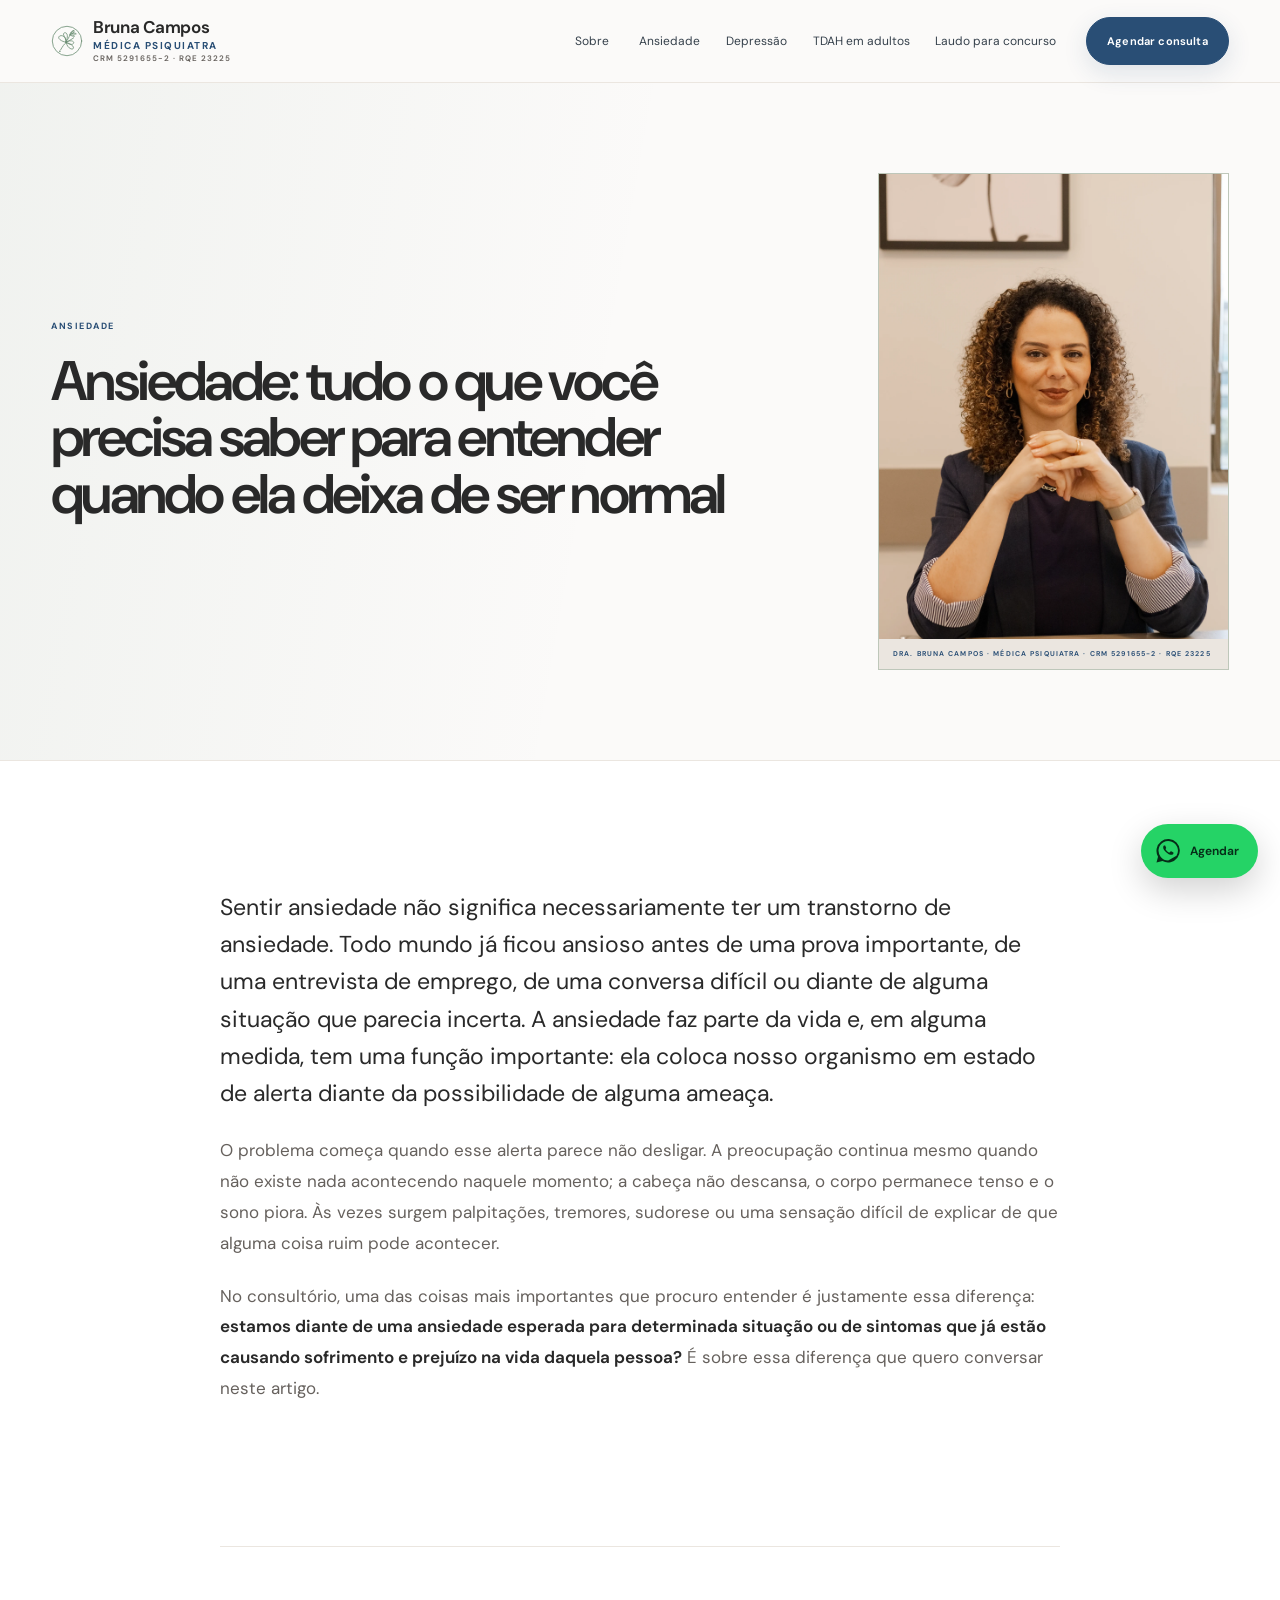
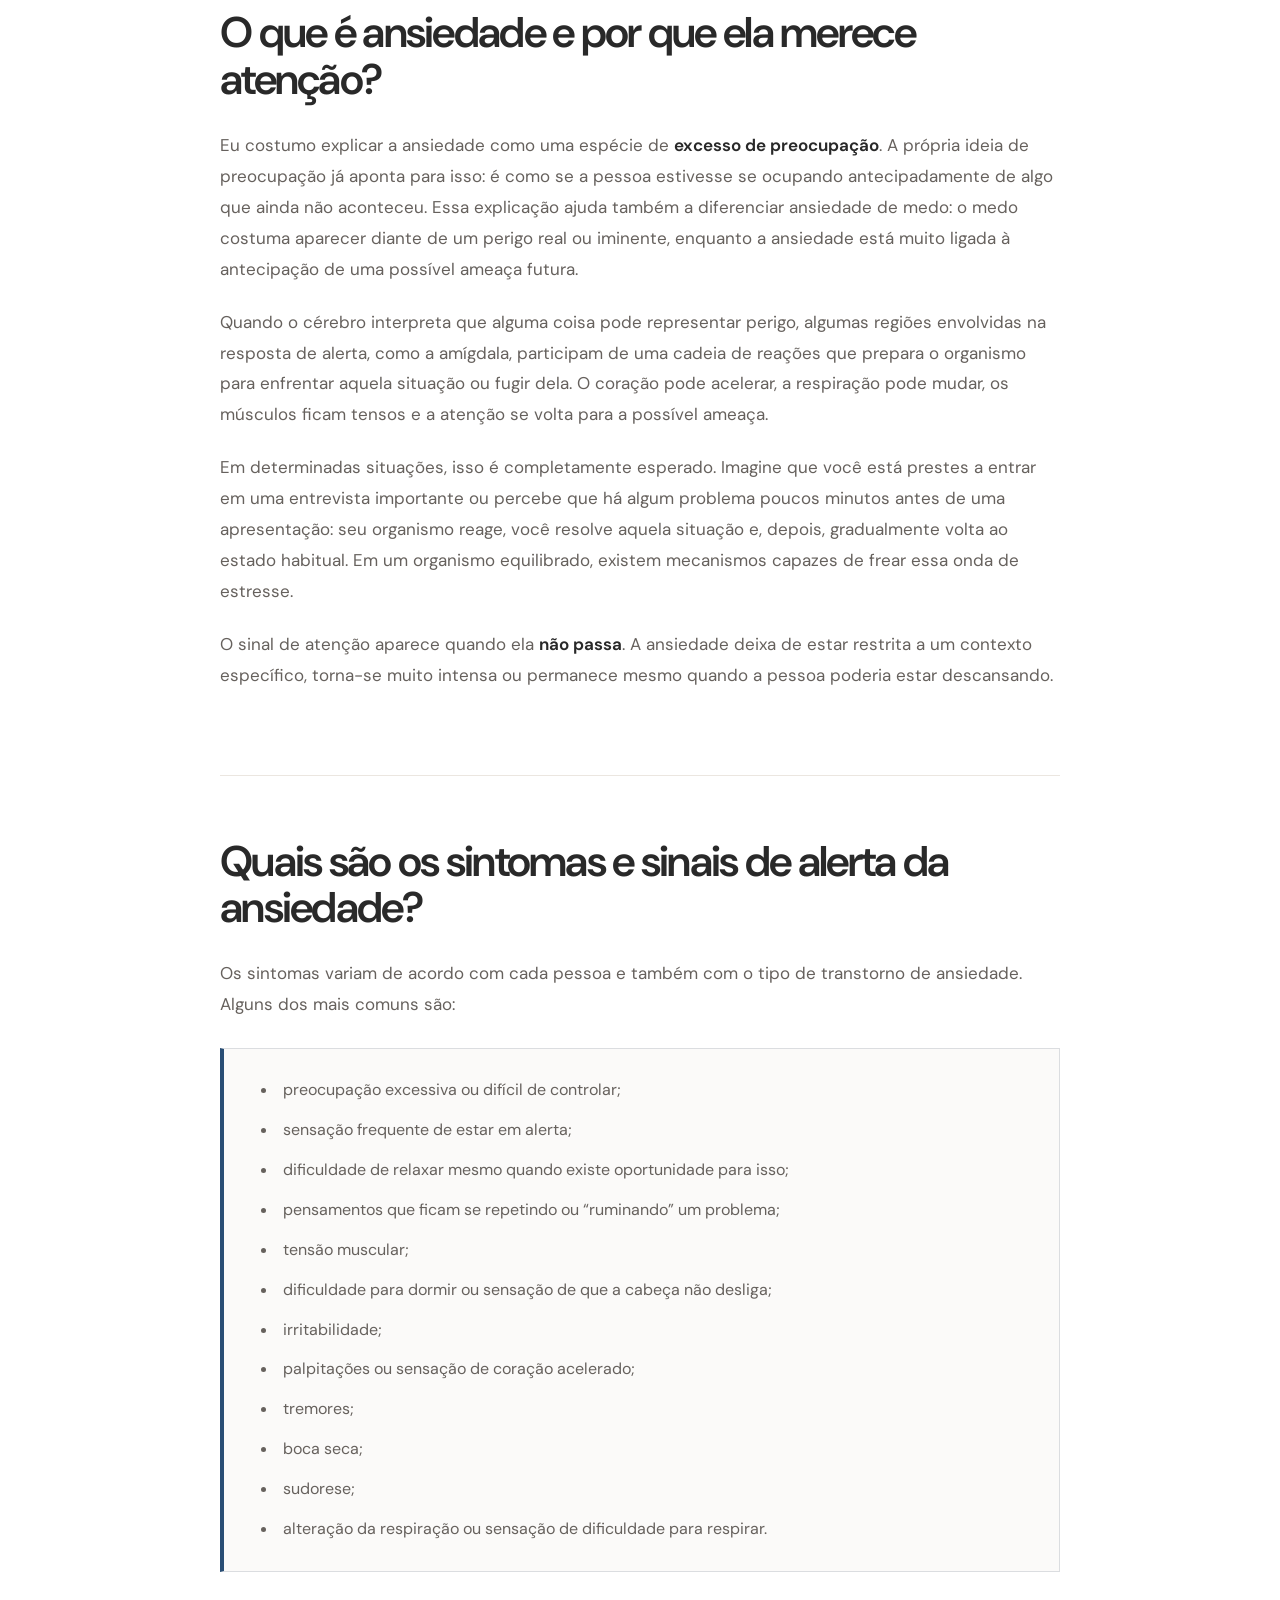
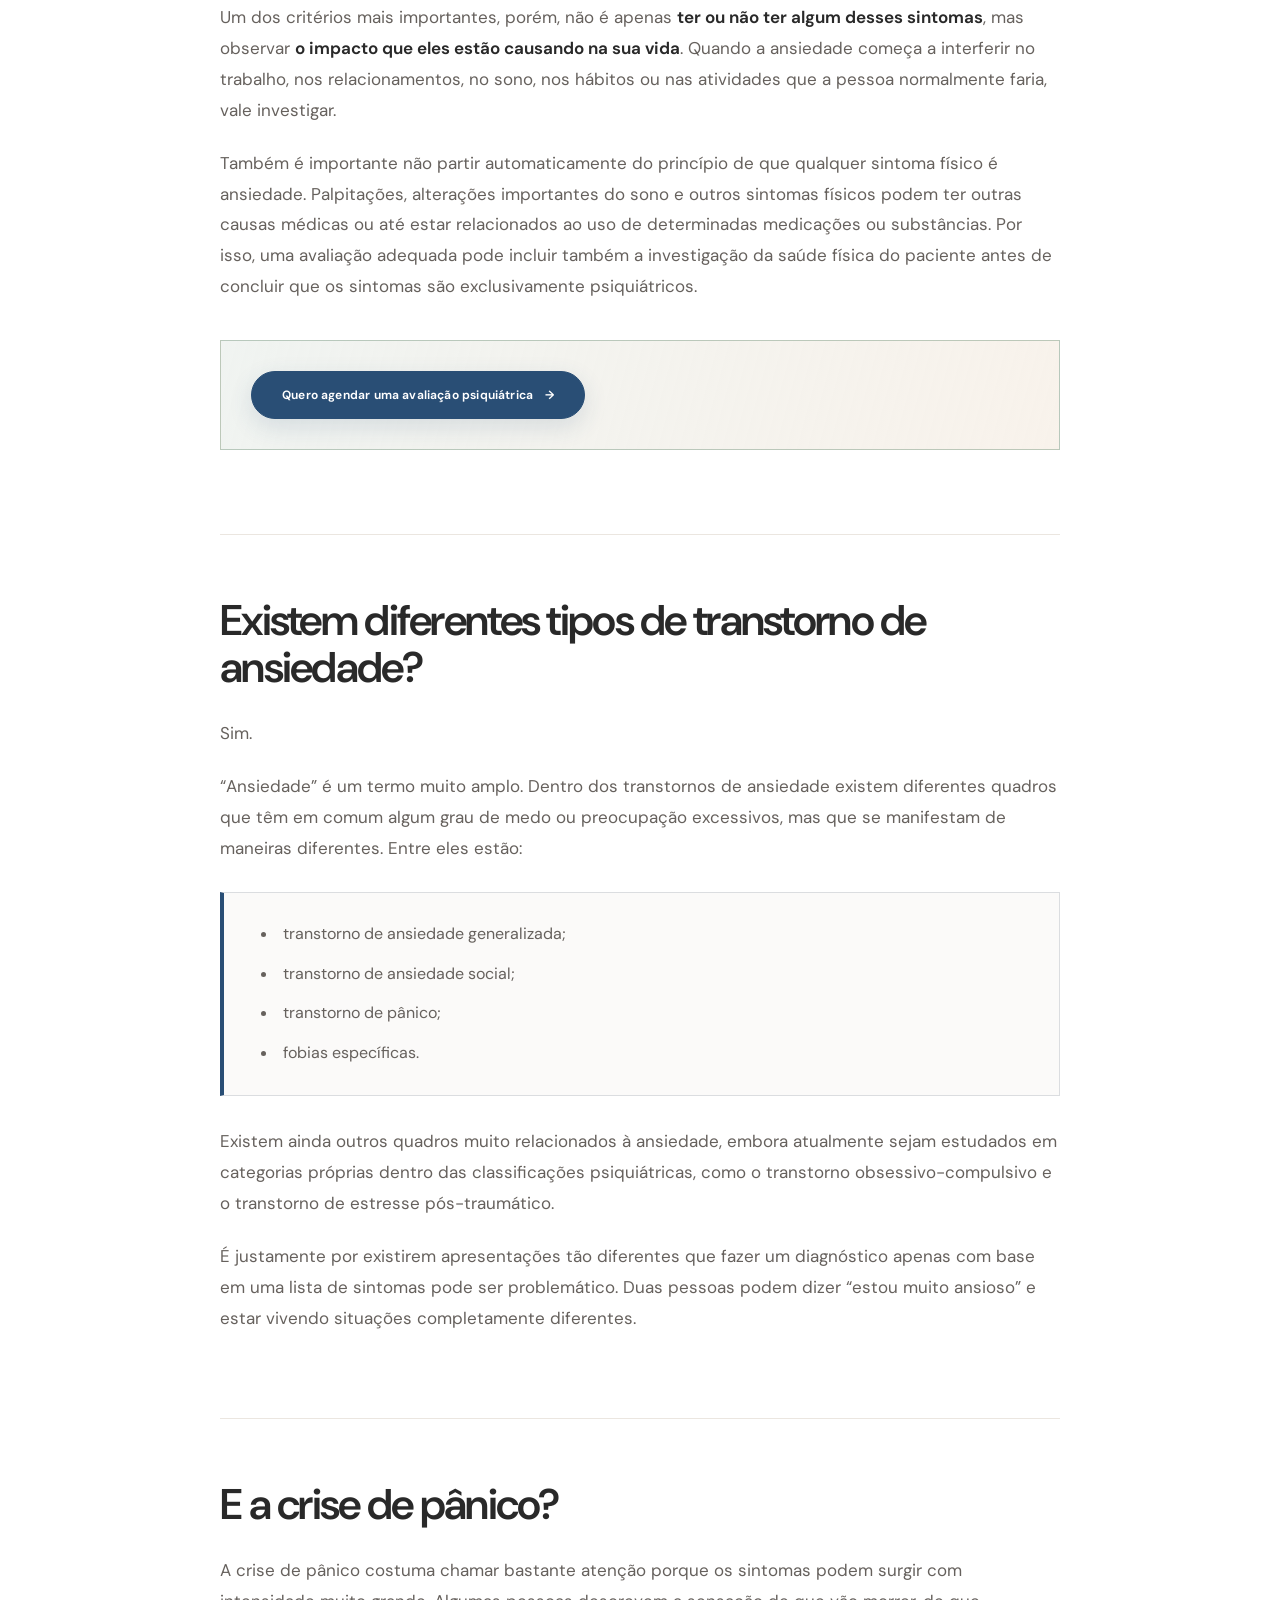
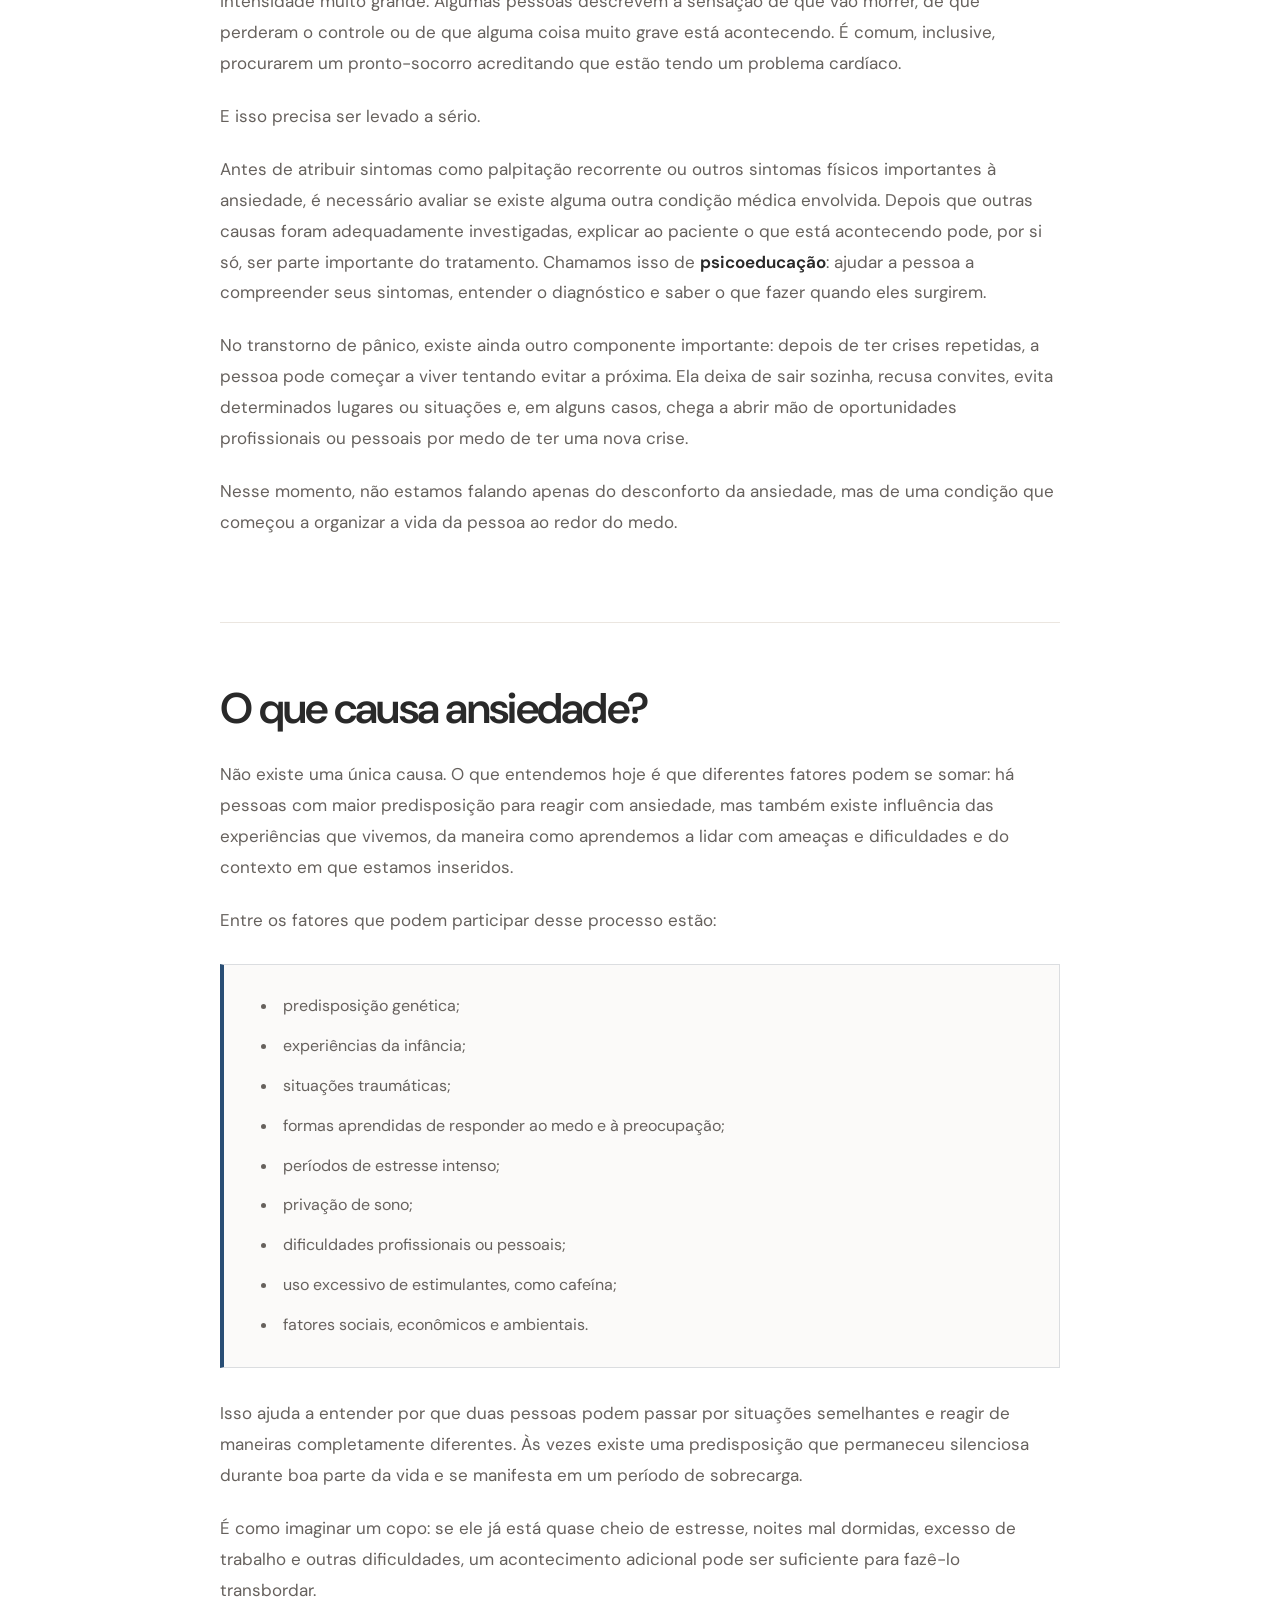
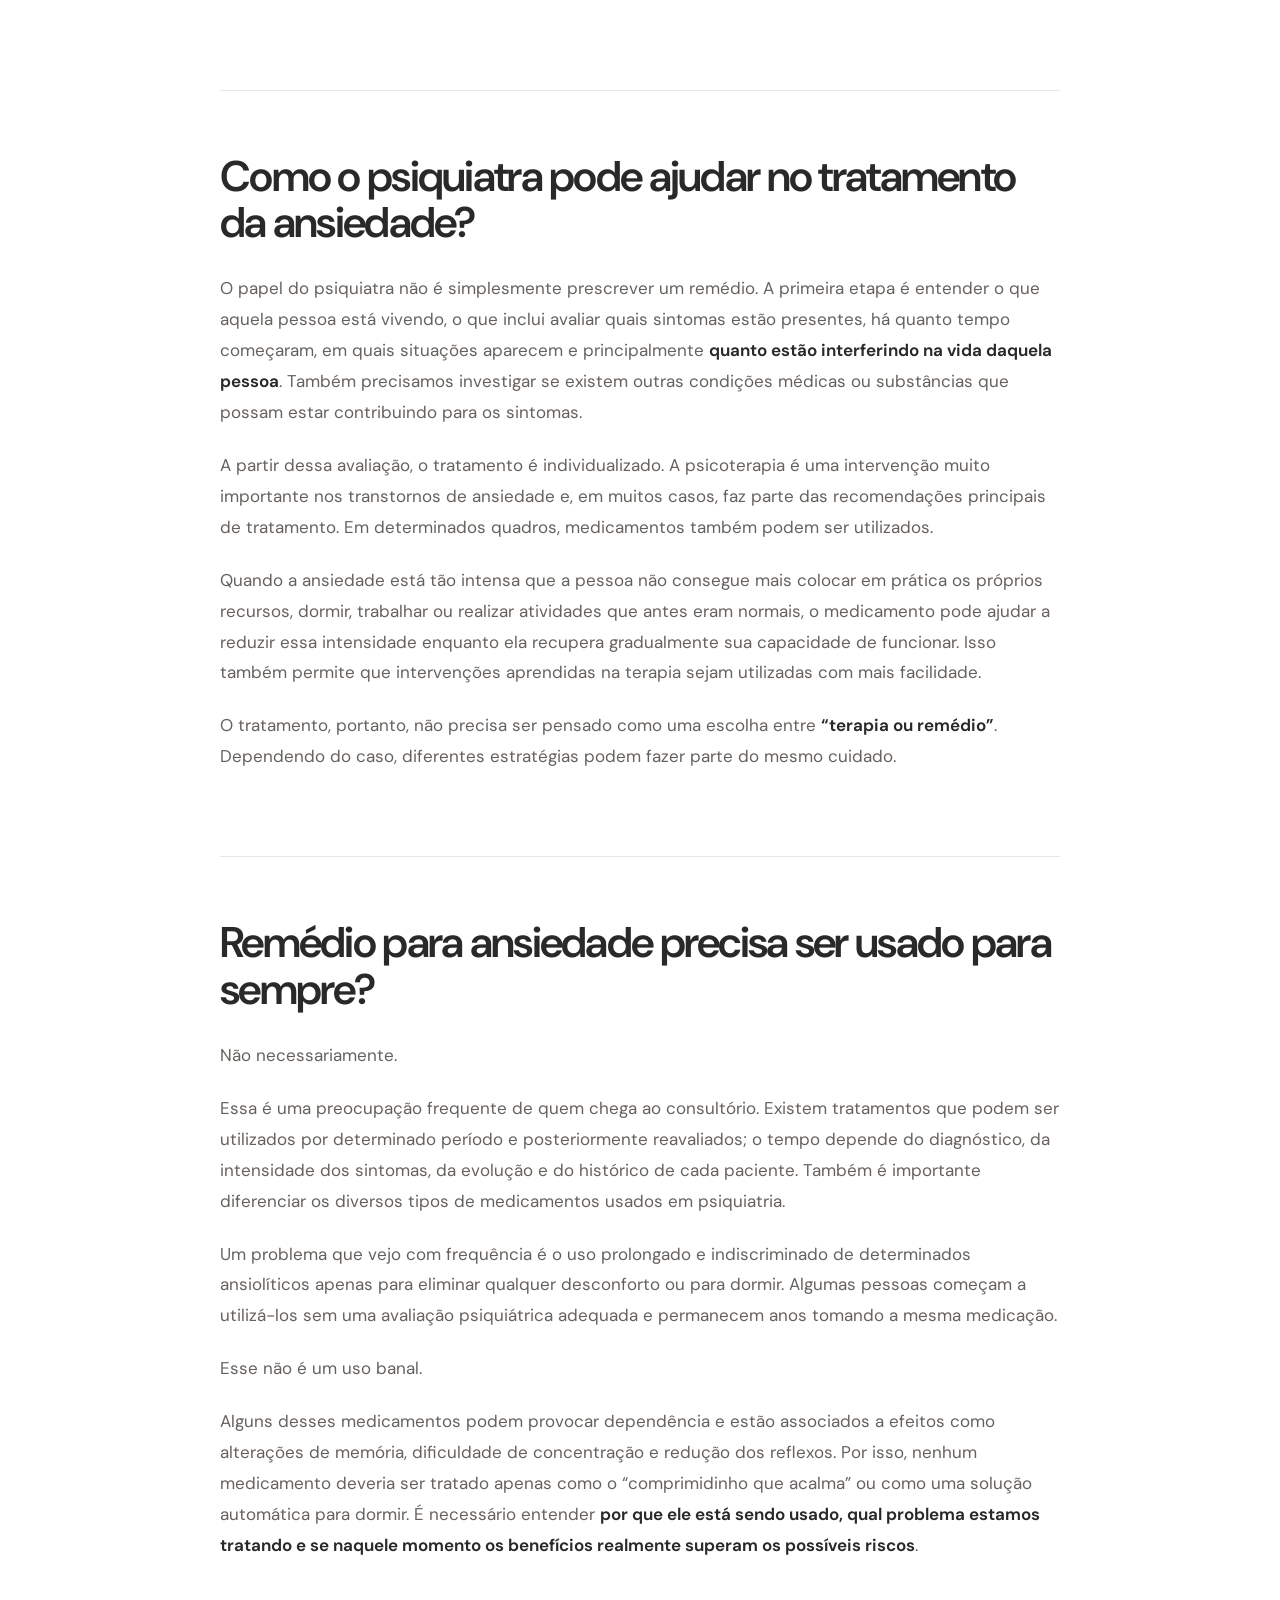
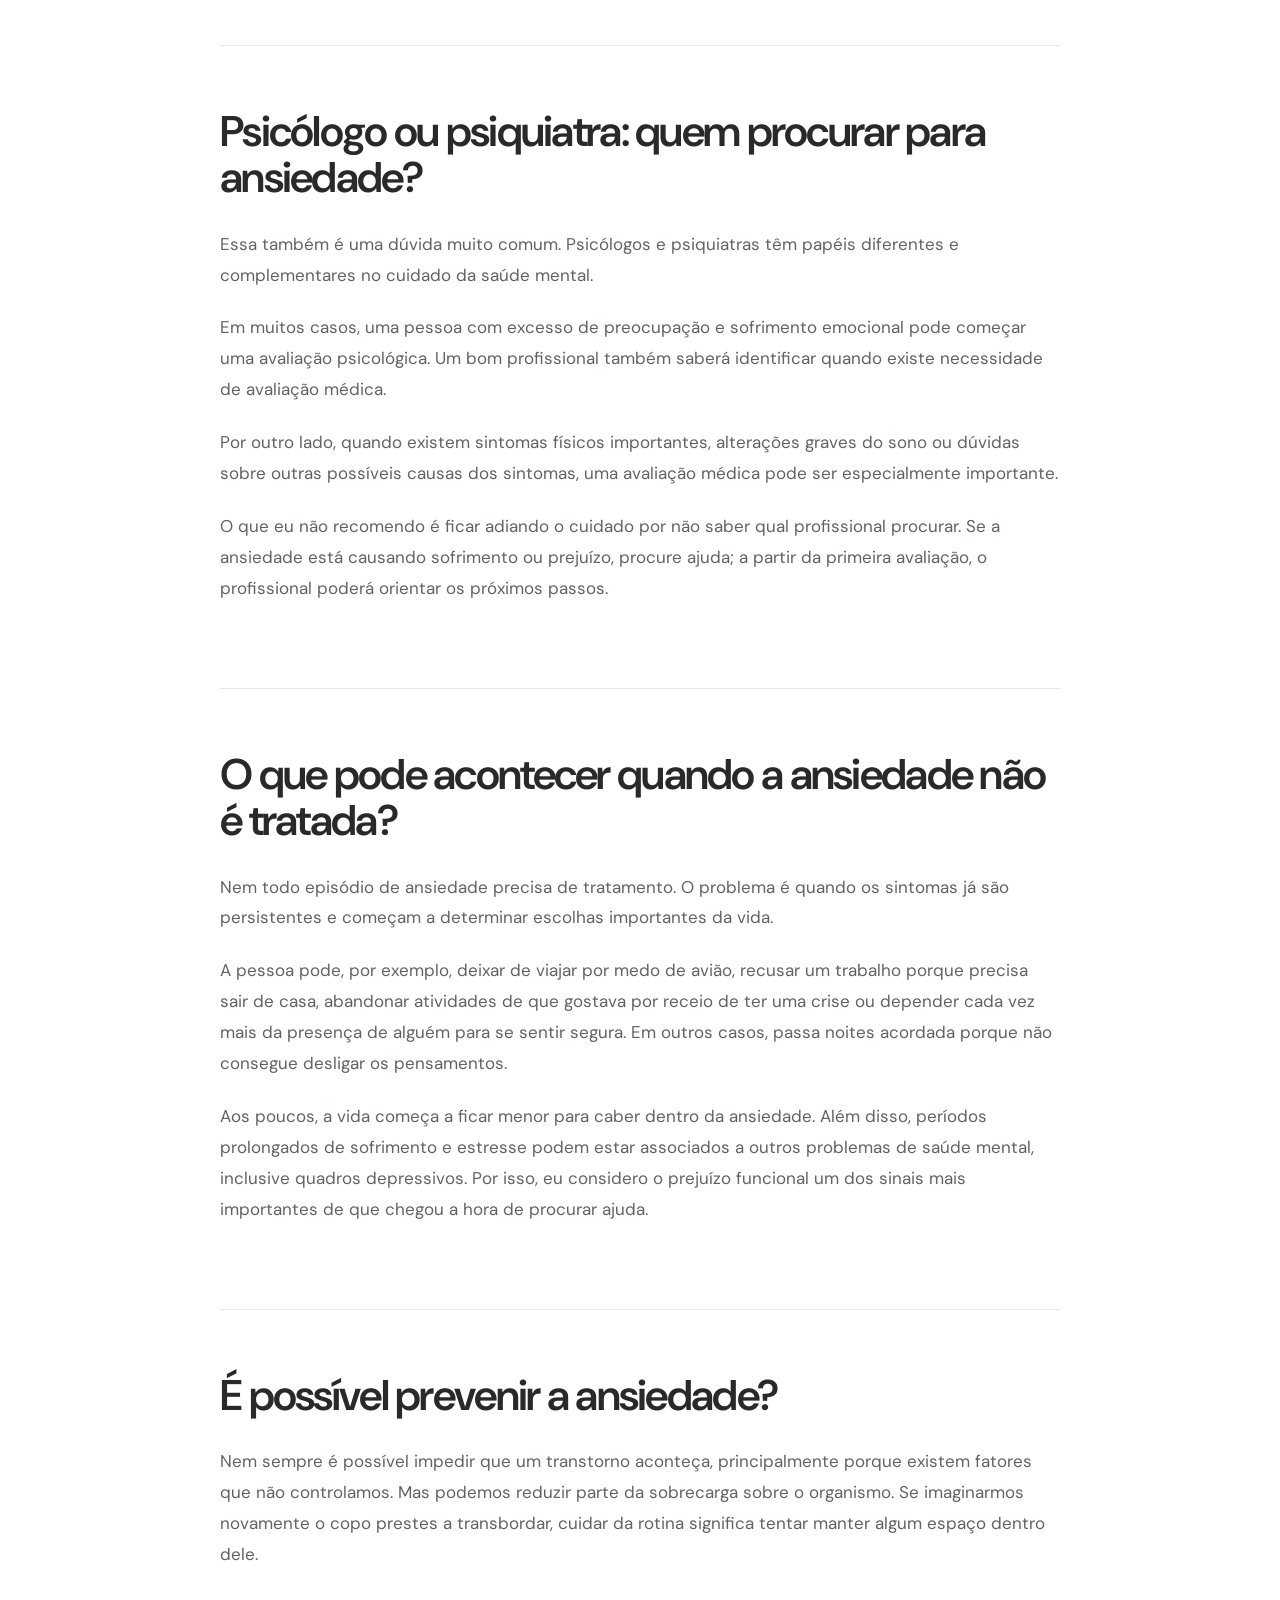
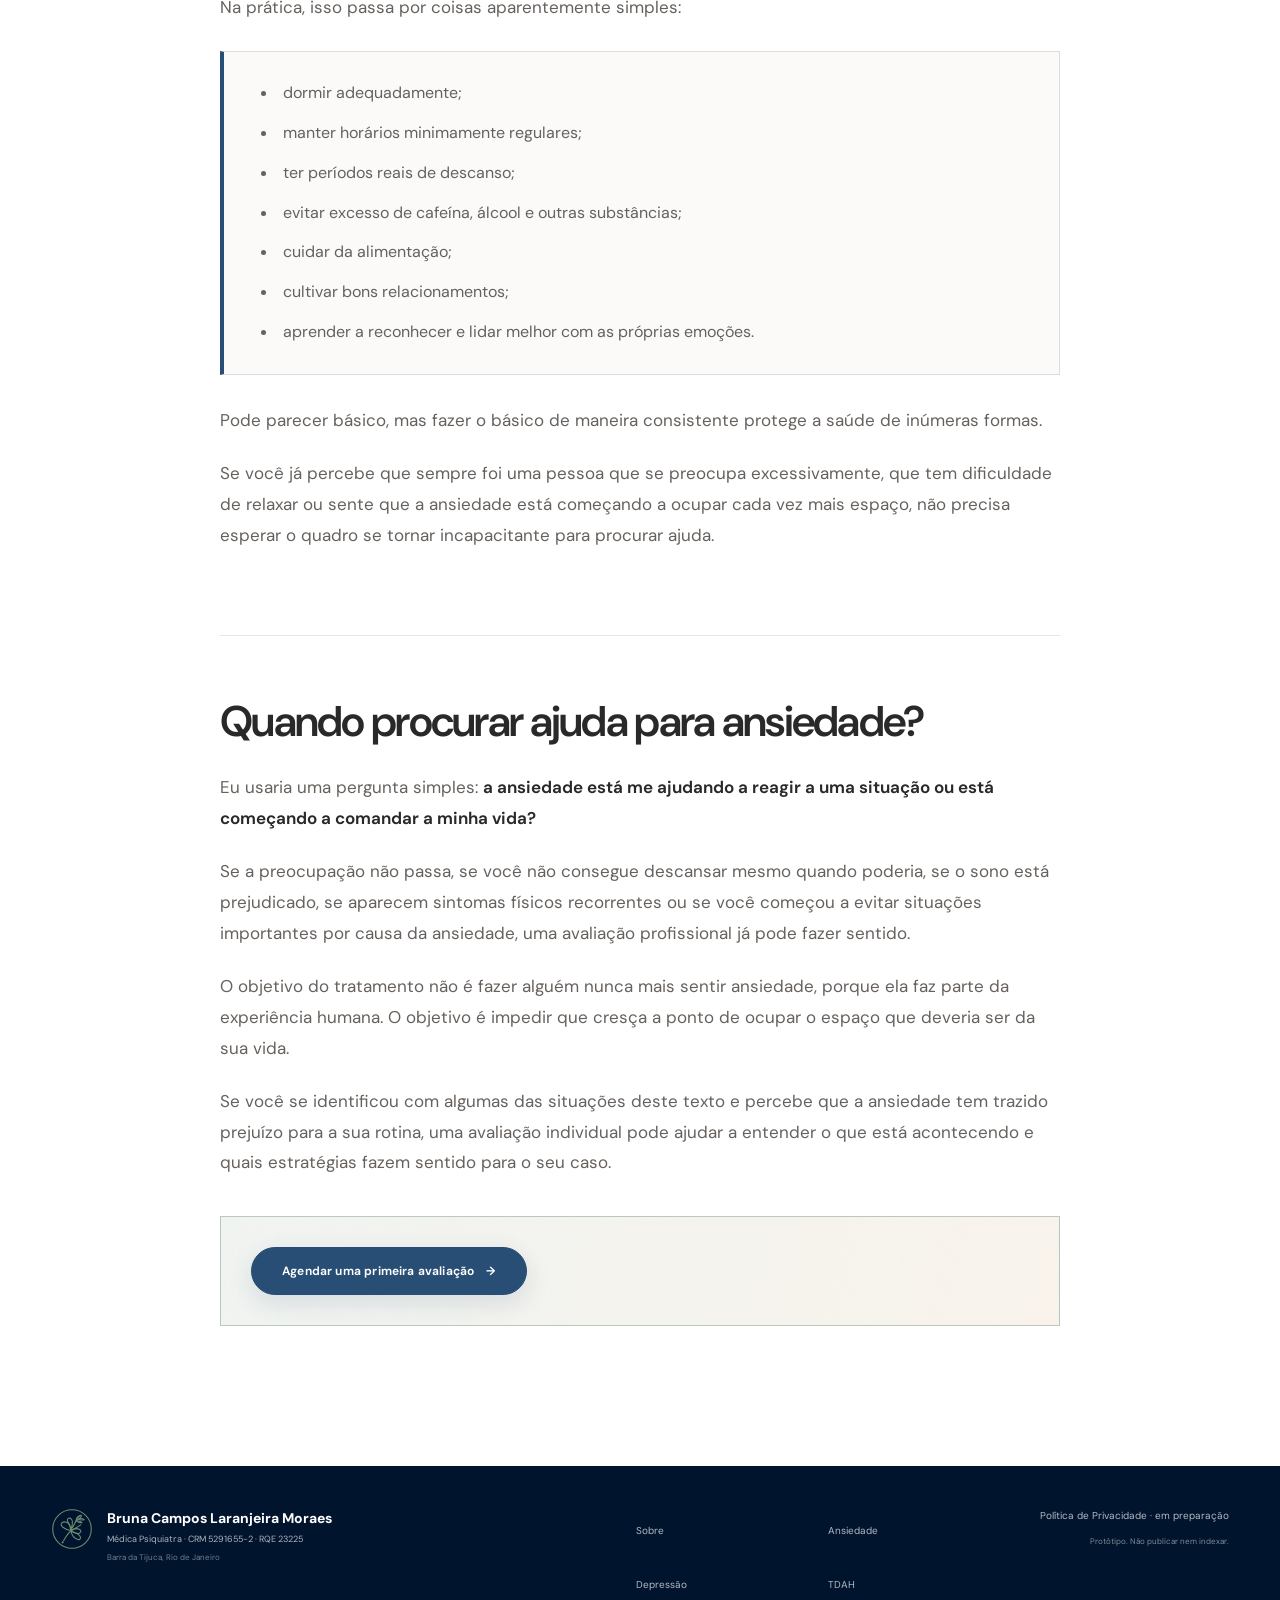
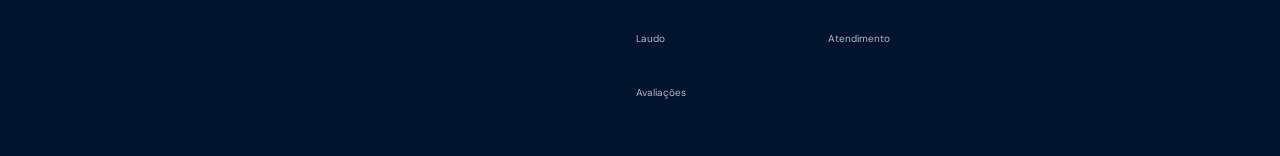
==== commit e4353356: "Aplica identidade visual Horizons à Home" ====
--- a/ansiedade/index.html
+++ b/ansiedade/index.html
@@ -20,8 +20,8 @@
 <meta content="Bruna Campos Laranjeira Moraes" name="author"/>
 <link href="https://fonts.googleapis.com" rel="preconnect"/>
 <link crossorigin="" href="https://fonts.gstatic.com" rel="preconnect"/>
-<link href="https://fonts.googleapis.com/css2?family=Inter:wght@400;500;550;600;650;700;750&amp;display=swap" rel="stylesheet"/>
-<link href="../assets/css/styles.css?v=23" rel="stylesheet"/>
+<link href="https://fonts.googleapis.com/css2?family=DM+Sans:wght@400;500;600;700&amp;display=swap" rel="stylesheet"/>
+<link href="../assets/css/styles.css?v=24" rel="stylesheet"/>
 <link href="../favicon.svg" rel="icon" type="image/svg+xml"/>
 <link as="image" fetchpriority="high" href="../assets/images/bruna-hero.webp" rel="preload"/>
 <script type="application/ld+json">
@@ -327,10 +327,10 @@
 <div class="shell footer-grid">
 <div class="footer-brand"><img alt="" aria-hidden="true" class="footer-brand-symbol" src="../assets/images/logo-bruna-campos.svg?v=20"/><div><strong>Bruna Campos Laranjeira Moraes</strong><span>Médica Psiquiatra · CRM 5291655-2 · RQE 23225</span><small>Barra da Tijuca, Rio de Janeiro</small></div></div>
 <nav aria-label="Links do rodapé"><a href="../sobre/">Sobre</a><a href="../ansiedade/">Ansiedade</a><a href="../depressao/">Depressão</a><a href="../tdah/">TDAH</a><a href="../laudo-saude-mental-concurso/">Laudo</a><a href="../index.html#atendimento">Atendimento</a><a href="../index.html#avaliacoes">Avaliações</a></nav>
-<div class="footer-meta"><a data-placeholder-link="" href="#">Política de Privacidade</a><span>Protótipo. Não publicar nem indexar.</span></div>
+<div class="footer-meta"><span class="footer-privacy-pending">Política de Privacidade · em preparação</span><span>Protótipo. Não publicar nem indexar.</span></div>
 </div>
 </footer>
 <a aria-label="Agendar consulta pelo WhatsApp" class="floating-whatsapp" href="https://wa.me/5521999131898?text=Ol%C3%A1%2C%20gostaria%20de%20informa%C3%A7%C3%B5es%20sobre%20uma%20consulta%20para%20avalia%C3%A7%C3%A3o%20de%20ansiedade%20com%20a%20Dra.%20Bruna%20Campos." rel="noopener noreferrer" target="_blank" title="Agendar consulta pelo WhatsApp"><svg aria-hidden="true" viewBox="0 0 24 24"><path d="M20.5 3.5A11.75 11.75 0 0 0 2.02 17.67L.5 23.5l5.98-1.47A11.76 11.76 0 0 0 20.5 3.5Zm-8.3 17.9a9.7 9.7 0 1 1 8.3-4.64"></path><path d="M7.8 6.8c.2-.28.42-.28.63-.28h.45c.15 0 .39.06.5.4l.75 1.8c.08.2.04.4-.05.56l-.38.54c-.13.16-.27.3-.12.55.15.26.67 1.1 1.45 1.78 1 .88 1.85 1.16 2.1 1.3.26.13.4.11.56-.07l.84-.98c.18-.22.37-.18.6-.1l1.85.87c.25.12.42.18.48.28.06.1.06.6-.14 1.18-.2.58-1.16 1.1-1.6 1.17-.42.07-.96.1-1.56-.1-.36-.12-.82-.27-1.42-.53a12.2 12.2 0 0 1-4.44-3.9c-.13-.18-1.1-1.46-1.1-2.78 0-1.31.68-1.96.9-2.21Z"></path></svg><span>Agendar</span></a>
-<script src="../assets/js/main.js"></script>
+<script src="../assets/js/main.js?v=24"></script>
 </body>
 </html>
--- a/assets/css/styles.css
+++ b/assets/css/styles.css
@@ -1,13 +1,13 @@
 :root {
-  --ink: #011936;
-  --green: #46664F;
-  --orange: #DF9553;
-  --grey: #6D6460;
-  --almond: #E1CDB5;
-  --paper: #F9F9F9;
+  --ink: #292929;
+  --green: #294E75;
+  --orange: #D4AB5E;
+  --grey: #66615D;
+  --almond: #EBE6E0;
+  --paper: #FBFAF9;
   --white: #ffffff;
-  --line: rgba(1, 25, 54, .12);
-  --muted: #6f7479;
+  --line: #EBE6E0;
+  --muted: #66615D;
   --shell: 1180px;
   --pad: clamp(20px, 4vw, 54px);
   --section: clamp(88px, 10vw, 150px);
@@ -19,7 +19,7 @@
   margin: 0;
   background: var(--paper);
   color: var(--ink);
-  font-family: Inter, ui-sans-serif, system-ui, -apple-system, BlinkMacSystemFont, "Segoe UI", sans-serif;
+  font-family: "DM Sans", ui-sans-serif, system-ui, -apple-system, BlinkMacSystemFont, "Segoe UI", sans-serif;
   line-height: 1.5;
   -webkit-font-smoothing: antialiased;
 }
@@ -62,6 +62,7 @@
 }
 .brand {
   display: inline-grid;
+  min-height: 44px;
   grid-template-columns: 32px auto;
   gap: 10px;
   align-items: center;
@@ -89,6 +90,11 @@
   align-items: center;
 }
 .desktop-nav a {
+  min-width: 44px;
+  min-height: 44px;
+  display: inline-flex;
+  align-items: center;
+  justify-content: center;
   font-size: 12px;
   color: #36414c;
   text-decoration: none;
@@ -627,10 +633,11 @@
 .footer-brand span { color: rgba(255,255,255,.68); font-size: 9px; }
 .footer-brand small { color: rgba(255,255,255,.45); font-size: 8px; }
 .site-footer nav { display: grid; grid-template-columns: 1fr 1fr; gap: 10px 24px; }
-.site-footer nav a, .footer-meta a { color: rgba(255,255,255,.7); text-decoration: none; font-size: 10px; }
+.site-footer nav a, .footer-meta a { min-height: 44px; display: inline-flex; align-items: center; color: rgba(255,255,255,.7); text-decoration: none; font-size: 10px; }
 .site-footer nav a:hover, .footer-meta a:hover { color: #fff; }
 .footer-meta { display: grid; justify-items: end; gap: 12px; }
 .footer-meta span { color: rgba(255,255,255,.5); font-size: 8px; }
+.footer-meta .footer-privacy-pending { color: rgba(255,255,255,.7); font-size: 10px; }
 
 /* Small visual refinements from the approved prototype */
 .area-item p, .about-copy { color: #656d73; }
@@ -1337,3 +1344,380 @@
   .condition-article-attention,
   .condition-article-presential { padding:19px 18px; }
 }
+
+/* V24A · Horizons-inspired design system and Home */
+body { background: var(--paper); color: var(--ink); }
+
+.site-header {
+  background: color-mix(in srgb, var(--paper) 96%, transparent);
+  border-color: var(--line);
+}
+
+.button {
+  min-height: 48px;
+  border-color: var(--green);
+  background: var(--green);
+  color: var(--white);
+  box-shadow: 0 8px 24px rgba(41, 78, 117, .14);
+}
+
+.button:hover { background: #203f60; border-color: #203f60; }
+.button:focus-visible, a:focus-visible, button:focus-visible {
+  outline: 3px solid var(--white);
+  outline-offset: 2px;
+  box-shadow: 0 0 0 5px var(--green);
+}
+
+.hero {
+  padding: clamp(42px, 6vw, 82px) 0 clamp(74px, 9vw, 126px);
+  background: var(--paper);
+}
+
+.hero-grid {
+  grid-template-columns: minmax(430px, 1fr) minmax(420px, .88fr);
+  gap: clamp(48px, 7vw, 108px);
+}
+
+.hero-copy { order: 1; padding-right: 0; }
+.hero-photo-wrap {
+  order: 2;
+  min-height: 640px;
+  border-radius: 28px;
+  box-shadow: 0 24px 70px rgba(41, 41, 41, .10);
+}
+.hero-photo { object-position: center 18%; }
+.photo-signature { background: linear-gradient(90deg, rgba(41,78,117,.96), rgba(41,78,117,.66), transparent); }
+.hero-copy::before { display: none; }
+.hero h1 { max-width: 720px; font-size: clamp(44px, 5vw, 72px); line-height: .98; letter-spacing: -.055em; }
+.hero h1 em { color: var(--green); font-weight: 600; }
+.hero-lead { max-width: 620px; color: var(--muted); font-size: 17px; }
+.text-link { color: var(--green); border-bottom-color: rgba(41,78,117,.35); }
+
+.identification { padding-top: clamp(78px, 9vw, 126px); background: var(--white); }
+.identification-heading { max-width: 760px; margin-bottom: clamp(34px, 5vw, 58px); }
+.identification-heading h2 { margin: 0; font-size: clamp(38px, 4.5vw, 64px); line-height: 1.02; letter-spacing: -.045em; font-weight: 600; text-wrap: balance; }
+.identification-grid { display: grid; grid-template-columns: repeat(3, minmax(0, 1fr)); gap: 16px; }
+.identification-card { min-height: 220px; padding: 28px; border-radius: 22px; background: var(--green); color: var(--white); box-shadow: 0 12px 32px rgba(41,78,117,.12); }
+.identification-card > span { color: #F2D9A8; font-size: 11px; font-weight: 700; letter-spacing: .14em; }
+.identification-card h3 { margin: 52px 0 10px; font-size: 21px; line-height: 1.2; font-weight: 600; letter-spacing: -.025em; }
+.identification-card p { margin: 0; color: rgba(255,255,255,.76); font-size: 14px; line-height: 1.6; }
+
+@media (max-width: 980px) {
+  .hero-grid { grid-template-columns: minmax(360px, 1fr) minmax(320px, .82fr); gap: 38px; }
+  .hero-photo-wrap { min-height: 540px; }
+  .identification-grid { grid-template-columns: repeat(2, minmax(0, 1fr)); }
+}
+
+@media (max-width: 760px) {
+  .hero-grid { display: flex; }
+  .hero-copy { order: 1; }
+  .hero-photo-wrap { order: 2; min-height: auto; border-radius: 22px; }
+  .hero h1 { font-size: clamp(36px, 10.5vw, 48px); }
+  .hero-lead { font-size: 16px; }
+  .identification-grid { grid-template-columns: 1fr; }
+  .identification-card { min-height: 190px; }
+}
+
+/* V24A · composição final da Home */
+.home-page main section[id] { scroll-margin-top: 76px; }
+.home-page .section { padding-block: clamp(82px, 9vw, 128px); }
+.home-page .eyebrow { color: var(--green); font-size: 10px; letter-spacing: .15em; }
+.home-page .eyebrow::before {
+  content: "";
+  display: inline-block;
+  width: 28px;
+  height: 1px;
+  margin-right: 12px;
+  vertical-align: middle;
+  background: var(--orange);
+}
+
+.home-page .header-inner { min-height: 76px; gap: 26px; }
+.home-page .brand-symbol { width: 36px; height: 36px; }
+.home-page .brand { min-height: 44px; }
+.home-page .brand-copy strong { color: var(--ink); font-size: 18px; font-weight: 600; }
+.home-page .brand-copy span { color: var(--green); }
+.home-page .desktop-nav a { min-width: 44px; min-height: 44px; display: inline-flex; align-items: center; justify-content: center; color: #4F5051; font-size: 13px; }
+.home-page .desktop-nav a:hover,
+.home-page .desktop-nav a:focus-visible { color: var(--green); }
+.home-page .header-cta { min-height: 44px; }
+
+.home-page .hero-actions { flex-wrap: wrap; }
+.home-page .hero-actions .text-link { min-height: 44px; display: inline-flex; align-items: center; }
+
+.home-page .identification-card { transition: transform .18s ease, box-shadow .18s ease; }
+.home-page .identification-card:hover { transform: translateY(-3px); box-shadow: 0 18px 40px rgba(41,78,117,.17); }
+
+.home-page .reviews { background: var(--paper); color: var(--ink); }
+.home-page .reviews > .shell {
+  width: min(calc(100% - (var(--pad) * 2)), 1240px);
+  padding: clamp(34px, 5vw, 72px);
+  border: 1px solid var(--line);
+  border-radius: 34px;
+  background: var(--white);
+  box-shadow: 0 18px 60px rgba(41,41,41,.055);
+}
+.home-page .reviews-heading { align-items: center; margin-bottom: 40px; }
+.home-page .reviews-heading h2 { color: var(--ink); font-size: clamp(38px, 4.4vw, 62px); font-weight: 600; }
+.home-page .rating-badge {
+  min-width: 390px;
+  border-color: #E7D7B7;
+  border-radius: 18px;
+  background: #FFF9ED;
+  box-shadow: none;
+}
+.home-page .rating-badge-title { border-color: #E7D7B7; }
+.home-page .rating-badge-platforms a + a { border-color: #E7D7B7; }
+.home-page .review-cards-natural { grid-template-columns: repeat(3, minmax(0, 1fr)); gap: 14px; }
+.home-page .review-card-natural {
+  padding: 24px;
+  border: 1px solid var(--line);
+  border-top: 1px solid var(--line);
+  border-radius: 18px;
+  background: var(--paper);
+  box-shadow: none;
+}
+.home-page .review-avatar { background: #E8EEF4; color: var(--green); }
+.home-page .review-source-link { min-width: 44px; min-height: 44px; display: inline-flex; align-items: center; }
+.home-page .review-card blockquote { color: #3B3B3B; }
+.home-page .reviews-more { border-top-color: var(--line); }
+.home-page .reviews-more .reviews-button { border-color: var(--green); background: var(--green); color: var(--white); }
+.home-page .reviews-more .reviews-button:hover { border-color: #203f60; background: #203f60; }
+
+.home-page .areas { background: var(--white); }
+.home-page .areas .editorial-grid { display: grid; grid-template-columns: .72fr 1.28fr; gap: clamp(52px, 7vw, 96px); }
+.home-page .areas .section-intro { position: sticky; top: 112px; }
+.home-page .areas .section-intro h2 { max-width: 420px; font-size: clamp(40px, 4.7vw, 66px); font-weight: 600; }
+.home-page .areas .section-intro > p:last-child { max-width: 360px; margin-top: 20px; font-size: 15px; line-height: 1.7; }
+.home-page .areas .areas-list { margin-top: 0; gap: 16px; }
+.home-page .area-item {
+  min-height: 280px;
+  padding: 28px;
+  border-color: var(--line);
+  border-radius: 22px;
+  background: var(--paper);
+  box-shadow: none;
+}
+.home-page .area-item h3 { font-size: 21px; color: var(--ink); }
+.home-page .area-item p { margin-top: 16px; color: var(--muted); font-size: 14px; }
+.home-page .area-item a { min-height: 44px; display: inline-flex; align-items: center; align-self: end; color: var(--green); font-size: 11px; }
+
+.home-page .care { background: var(--green); color: var(--white); border: 0; }
+.home-page .care-heading { margin-bottom: clamp(38px, 5vw, 64px); }
+.home-page .care .eyebrow { color: #F2D9A8; }
+.home-page .care-heading h2 { color: var(--white); font-size: clamp(40px, 4.6vw, 64px); }
+.home-page .care-subtitle { color: rgba(255,255,255,.74); font-size: 15px; }
+.home-page .care-boxes { grid-template-columns: repeat(4, minmax(0, 1fr)); gap: 14px; }
+.home-page .care-box,
+.home-page .care-box-featured {
+  min-height: 390px;
+  padding: 28px 24px;
+  border-color: rgba(255,255,255,.18);
+  border-radius: 20px;
+  background: rgba(255,255,255,.07);
+  color: var(--white);
+}
+.home-page .care-box-icon,
+.home-page .care-box-featured .care-box-icon { background: rgba(255,255,255,.11); color: #F2D9A8; }
+.home-page .care-kicker,
+.home-page .care-box-featured .care-kicker { color: #F2D9A8; }
+.home-page .care-box h3 { color: var(--white); font-size: 19px; }
+.home-page .care-box li,
+.home-page .care-box-featured li { color: rgba(255,255,255,.72); }
+.home-page .care-box li::before,
+.home-page .care-box-featured li::before { color: #F2D9A8; }
+
+.home-page .about { background: var(--paper); border: 0; }
+.home-page .about-grid {
+  grid-template-columns: minmax(420px, 1.08fr) minmax(360px, .92fr);
+  grid-template-areas: "identity photo" "copy photo";
+  gap: 28px clamp(52px, 8vw, 110px);
+  align-items: start;
+}
+.home-page .about-identity { grid-area: identity; }
+.home-page .about-copy { grid-area: copy; color: var(--muted); font-size: 16px; line-height: 1.75; }
+.home-page .about-photo-wrap {
+  grid-area: photo;
+  width: 100%;
+  max-width: 520px;
+  justify-self: end;
+  border-radius: 26px;
+  overflow: hidden;
+  box-shadow: 0 20px 58px rgba(41,41,41,.09);
+}
+.home-page .about-photo-wrap::before { display: none; }
+.home-page .about-photo { aspect-ratio: .78; object-position: center 28%; }
+.home-page .about-photo-wrap figcaption { border: 0; padding: 12px 16px; background: var(--green); color: var(--white); }
+.home-page .about-identity h2 { max-width: 640px; font-size: clamp(46px, 5.2vw, 74px); line-height: .96; font-weight: 600; }
+.home-page .credentials { color: var(--green); border-color: var(--line); }
+.home-page .facts { grid-template-columns: repeat(2, minmax(0, 1fr)); }
+.home-page .facts div { padding: 16px 0; border-top: 1px solid var(--line); }
+.home-page .facts strong { color: var(--ink); font-size: 28px; }
+.home-page .about-link { min-height: 44px; display: inline-flex; align-items: center; margin-top: 6px; font-size: 12px; }
+
+.home-page .formation { background: var(--white); border-color: var(--line); }
+.home-page .formation-profile-grid { grid-template-columns: minmax(360px, .86fr) minmax(500px, 1.14fr); gap: clamp(48px, 7vw, 94px); }
+.home-page .formation-visual { width: min(100%, 520px); padding-bottom: 48px; }
+.home-page .formation-photo-frame { width: min(100%, 460px); border-radius: 24px; overflow: visible; box-shadow: 0 18px 50px rgba(41,41,41,.09); }
+.home-page .formation-photo { border-radius: 24px; }
+.home-page .formation-badges { left: 18px; right: -18px; bottom: 2px; }
+.home-page .formation-badge { border-color: var(--line); border-radius: 12px; box-shadow: 0 10px 28px rgba(41,41,41,.08); }
+.home-page .formation-badge-accent { background: var(--green); border-color: var(--green); }
+.home-page .formation-content h2 { font-size: clamp(40px, 4.4vw, 62px); }
+.home-page .formation-lead { font-size: 15px; }
+.home-page .formation-clean-list { border-color: var(--line); }
+.home-page .formation-clean-list > a { min-height: 72px; padding-block: 16px; border-color: var(--line); }
+
+.home-page .modalities { background: var(--paper); border-color: var(--line); }
+.home-page .modalities-grid { gap: clamp(36px, 5vw, 60px); }
+.home-page .section-display-title { max-width: 820px; font-size: clamp(40px, 4.8vw, 66px); }
+.home-page .modality-panels { gap: 18px; }
+.home-page .modality-panels article { min-height: 500px; border: 0; border-radius: 24px; overflow: hidden; box-shadow: 0 16px 42px rgba(41,41,41,.08); }
+.home-page .modality-panels article + article { border: 0; }
+.home-page .modality-caption { border-radius: 16px; background: rgba(255,255,255,.94); color: var(--ink); }
+
+.home-page .media { background: var(--white); color: var(--ink); }
+.home-page .media-showcase-head-simple h2,
+.home-page .media-group-title h3 { color: var(--ink); }
+.home-page .media-group-title span { color: var(--green); }
+.home-page .media-card {
+  border-color: var(--line);
+  border-radius: 18px;
+  background: var(--paper);
+  box-shadow: none;
+}
+.home-page .media-card:hover { border-color: #B8C8D8; box-shadow: 0 12px 30px rgba(41,78,117,.08); }
+
+.home-page .digital { background: var(--green); color: var(--white); }
+.home-page .digital-heading { max-width: 820px; margin-inline: 0; text-align: left; }
+.home-page .digital-eyebrow { border-color: rgba(242,217,168,.7); color: #F2D9A8; }
+.home-page .digital-heading h2 { color: var(--white); font-size: clamp(40px, 4.6vw, 64px); }
+.home-page .digital-heading > p:last-child { margin-left: 0; color: rgba(255,255,255,.72); }
+.home-page .digital-cards { grid-template-columns: minmax(0, 1.35fr) minmax(0, .65fr); max-width: none; gap: 16px; }
+.home-page .digital-card {
+  min-height: 280px;
+  padding: 34px;
+  display: flex;
+  flex-direction: column;
+  align-items: flex-start;
+  justify-content: center;
+  border-color: rgba(255,255,255,.2);
+  border-radius: 22px;
+  background: rgba(255,255,255,.07);
+  color: var(--white);
+  text-align: left;
+}
+.home-page .digital-card:hover { border-color: rgba(255,255,255,.4); background: rgba(255,255,255,.11); }
+.home-page .digital-icon { width: 58px; height: 58px; margin-bottom: 22px; background: rgba(255,255,255,.10); color: #F2D9A8; }
+.home-page .digital-card strong { font-size: 24px; }
+.home-page .digital-card > span:not(.digital-icon),
+.home-page .digital-card p { color: rgba(255,255,255,.72); }
+.home-page .digital-card p { margin: 18px 0 24px; }
+.home-page .digital-card b { min-width: 132px; border-color: #F2D9A8; background: #F2D9A8; color: #294E75; }
+
+.home-page .faq { background: var(--white); border-color: var(--line); }
+.home-page .faq-grid { grid-template-columns: .72fr 1.28fr; }
+.home-page .faq-intro h2 { font-size: clamp(40px, 4.4vw, 62px); font-weight: 600; }
+.home-page .faq-list { border-color: var(--line); }
+.home-page .faq-list details { border-color: var(--line); }
+.home-page .faq-list summary { min-height: 68px; display: flex; align-items: center; padding-block: 20px; font-size: 16px; }
+.home-page .faq-list summary::after { color: var(--green); }
+.home-page .faq-list details p { color: var(--muted); font-size: 14px; }
+
+.home-page .final-cta { padding: clamp(32px, 5vw, 72px) 0 clamp(82px, 9vw, 128px); background: var(--white); color: var(--white); }
+.home-page .final-cta > .shell {
+  padding: clamp(42px, 6vw, 78px);
+  border-radius: 32px;
+  background: var(--green);
+  box-shadow: 0 20px 58px rgba(41,78,117,.16);
+}
+.home-page .final-cta .eyebrow { color: #F2D9A8; }
+.home-page .final-cta h2 { font-size: clamp(48px, 6vw, 80px); }
+.home-page .final-cta p:not(.eyebrow) { color: rgba(255,255,255,.76); }
+.home-page .button-inverse { border-color: #F2D9A8; background: #F2D9A8; color: var(--green); box-shadow: none; }
+.home-page .button-inverse:hover { border-color: #E7C680; background: #E7C680; }
+
+.home-page .site-footer { background: #234566; }
+.home-page .site-footer nav a { min-height: 44px; display: inline-flex; align-items: center; }
+.home-page .footer-privacy-pending { color: rgba(255,255,255,.62); font-size: 10px; }
+
+@media (max-width: 1100px) {
+  .home-page .care-boxes { grid-template-columns: repeat(2, minmax(0, 1fr)); }
+  .home-page .care-box,
+  .home-page .care-box-featured { min-height: 340px; }
+}
+
+@media (max-width: 980px) {
+  .home-page .areas .editorial-grid { grid-template-columns: 1fr; gap: 34px; }
+  .home-page .areas .section-intro { position: static; }
+  .home-page .areas .section-intro h2 { max-width: 720px; }
+  .home-page .areas .section-intro > p:last-child { max-width: 560px; }
+  .home-page .review-cards-natural { grid-template-columns: repeat(2, minmax(0, 1fr)); }
+  .home-page .about-grid { grid-template-columns: minmax(350px, 1fr) minmax(300px, .8fr); gap: 28px 44px; }
+  .home-page .formation-profile-grid { grid-template-columns: minmax(300px, .82fr) minmax(380px, 1.18fr); gap: 40px; }
+  .home-page .footer-grid { grid-template-columns: 1fr 1fr; }
+  .home-page .footer-meta { grid-column: 1 / -1; justify-items: start; }
+}
+
+@media (max-width: 760px) {
+  .home-page .section { padding-block: 72px; }
+  .home-page .site-header { position: sticky; }
+  .home-page .header-inner { min-height: 70px; }
+  .home-page .brand-symbol { width: 32px; height: 32px; }
+  .home-page .mobile-menu a:not(.button) { min-height: 48px; display: flex; align-items: center; }
+  .home-page .hero { padding-top: 38px; }
+  .home-page .hero-photo-wrap { aspect-ratio: .82; }
+  .home-page .hero-actions { flex-direction: column; }
+  .home-page .hero-actions .text-link { order: 2; }
+  .home-page .hero-actions .button { order: 1; }
+  .home-page .identification-heading h2 { font-size: clamp(36px, 10vw, 44px); }
+  .home-page .identification-card { min-height: 0; padding: 24px; }
+  .home-page .identification-card h3 { margin-top: 32px; }
+  .home-page .reviews > .shell { width: min(calc(100% - 24px), 1240px); padding: 28px 16px; border-radius: 24px; }
+  .home-page .reviews-heading { display: block; }
+  .home-page .rating-badge { min-width: 0; }
+  .home-page .review-cards-natural { grid-template-columns: 1fr; }
+  .home-page .areas .areas-list { grid-template-columns: 1fr; }
+  .home-page .area-item { min-height: 0; }
+  .home-page .care-heading { text-align: left; }
+  .home-page .care-heading h2,
+  .home-page .care-subtitle { margin-inline: 0; }
+  .home-page .care-boxes { grid-template-columns: 1fr; }
+  .home-page .care-box,
+  .home-page .care-box-featured { min-height: 0; }
+  .home-page .about-grid { grid-template-columns: 1fr; grid-template-areas: "identity" "copy" "photo"; gap: 28px; }
+  .home-page .about-identity h2 { font-size: clamp(42px, 12vw, 54px); }
+  .home-page .about-photo-wrap { width: min(100%, 430px); justify-self: center; }
+  .home-page .formation-profile-grid { display: block; }
+  .home-page .formation-visual { width: 100%; }
+  .home-page .formation-photo-frame { width: min(92%, 460px); margin-inline: auto; }
+  .home-page .formation-badges { left: 8px; right: 8px; }
+  .home-page .formation-content { margin-top: 30px; }
+  .home-page .modality-panels { grid-template-columns: 1fr; }
+  .home-page .modality-panels article { min-height: clamp(350px, 105vw, 460px); }
+  .home-page .media-card-grid,
+  .home-page .media-card-grid:not(.media-card-grid-compact),
+  .home-page .media-card-grid-compact { grid-template-columns: 1fr; }
+  .home-page .digital-heading { text-align: left; }
+  .home-page .digital-cards { grid-template-columns: 1fr; }
+  .home-page .digital-card { min-height: 260px; }
+  .home-page .faq-grid { display: block; }
+  .home-page .faq-list { margin-top: 38px; }
+  .home-page .final-cta > .shell { padding: 38px 24px; border-radius: 24px; }
+  .home-page .final-cta-grid { display: block; }
+  .home-page .final-cta-action { margin-top: 30px; justify-items: stretch; }
+  .home-page .final-cta-action .button { width: 100%; }
+  .home-page .footer-grid { display: block; }
+}
+
+@media (max-width: 430px) {
+  .home-page .hero h1 { font-size: clamp(34px, 10.8vw, 43px); }
+  .home-page .rating-badge-platforms a { padding-inline: 12px; }
+  .home-page .rating-badge-platforms a > strong { font-size: 21px; }
+  .home-page .review-card-head { grid-template-columns: 36px 1fr; }
+  .home-page .review-stars { grid-column: 2; justify-self: start; }
+  .home-page .facts { grid-template-columns: 1fr; }
+  .home-page .media-card-with-thumbnail { grid-template-columns: 104px minmax(0, 1fr); }
+  .home-page .media-card-thumbnail { width: 104px; }
+  .home-page .formation-badge strong { font-size: 8px; }
+}
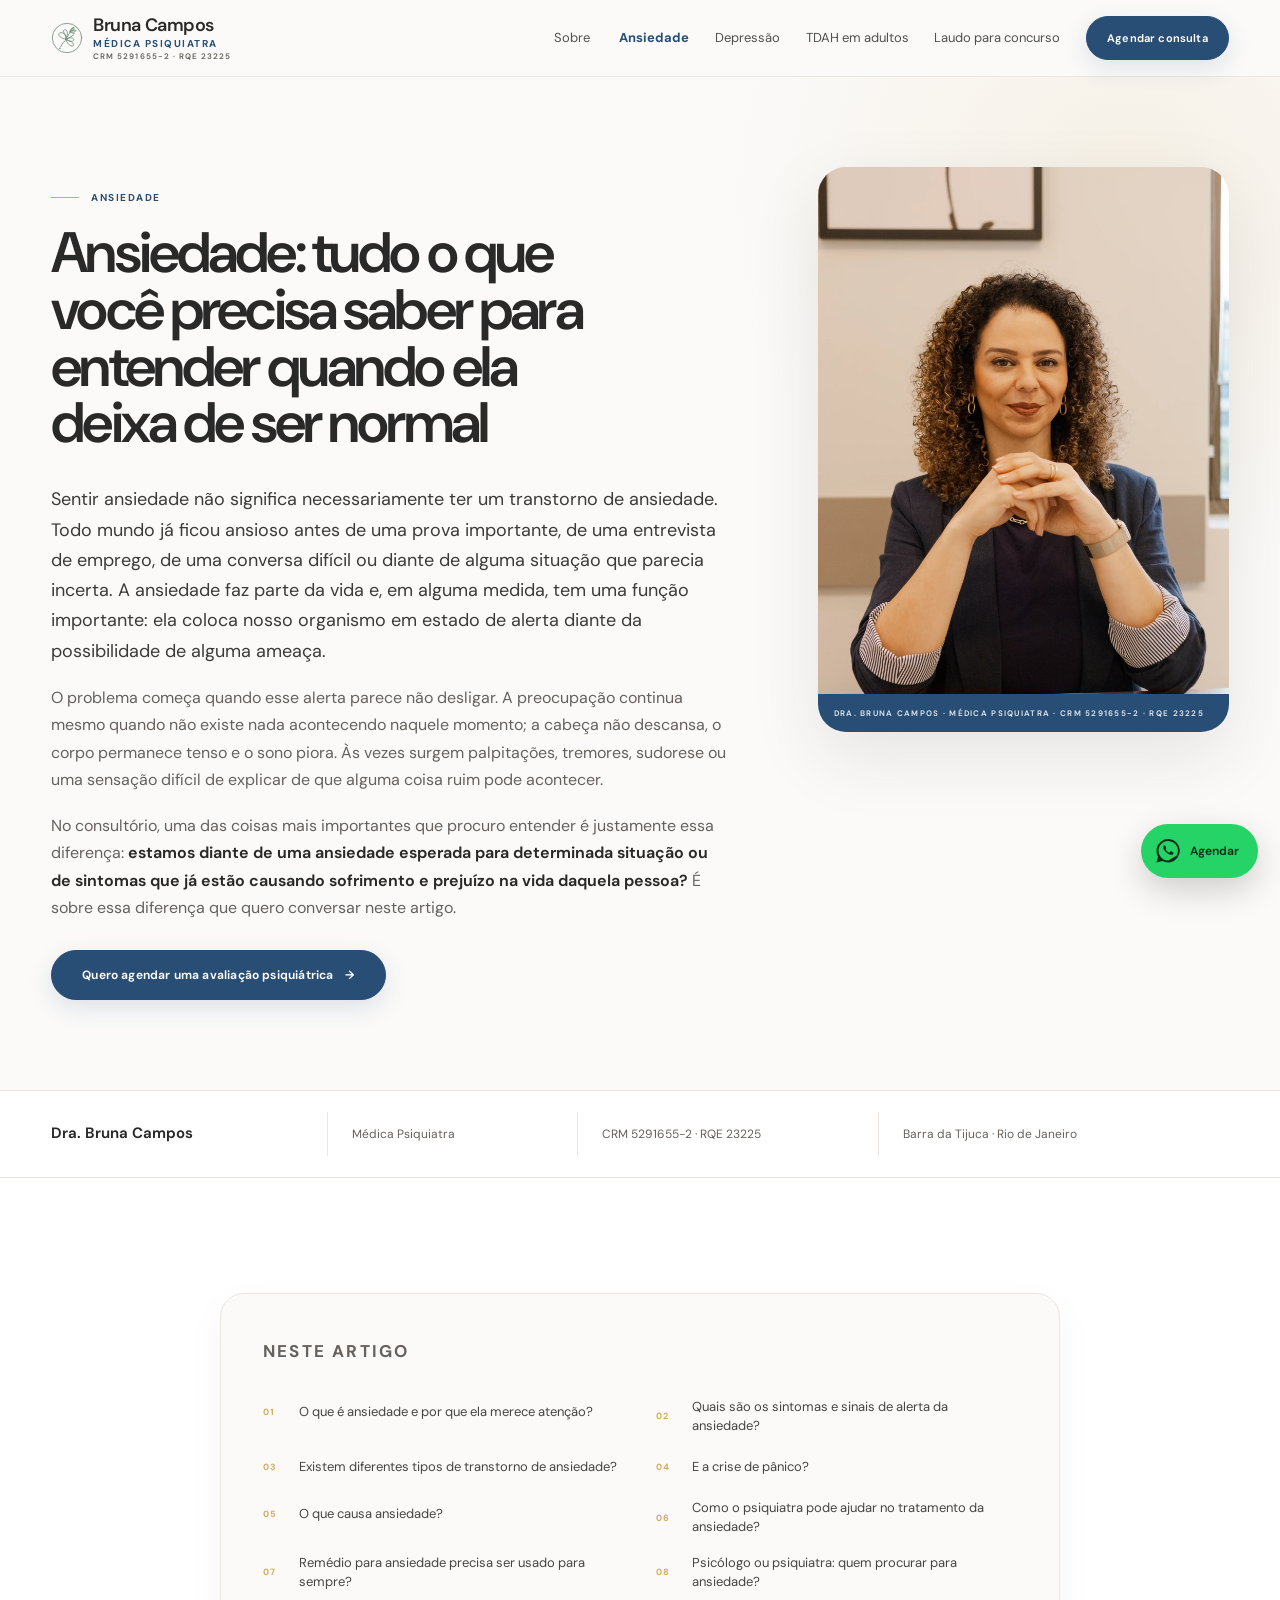
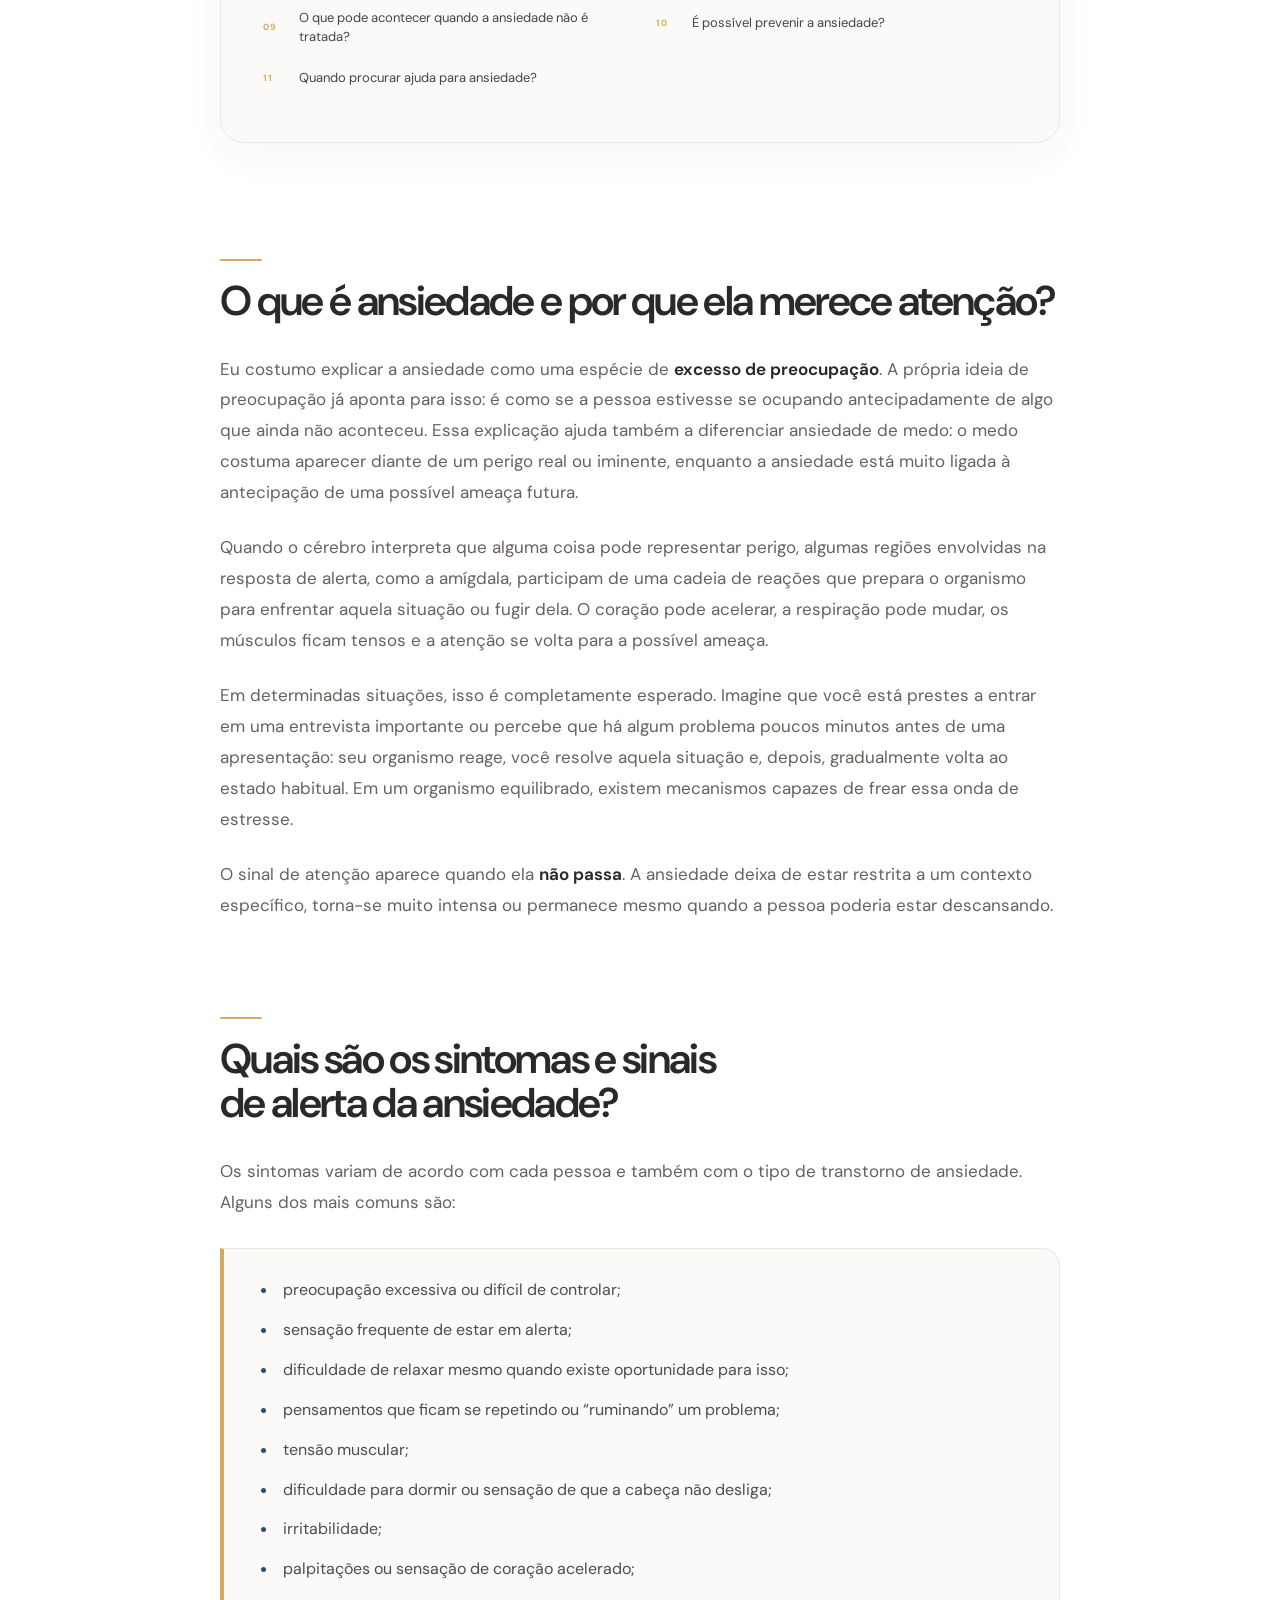
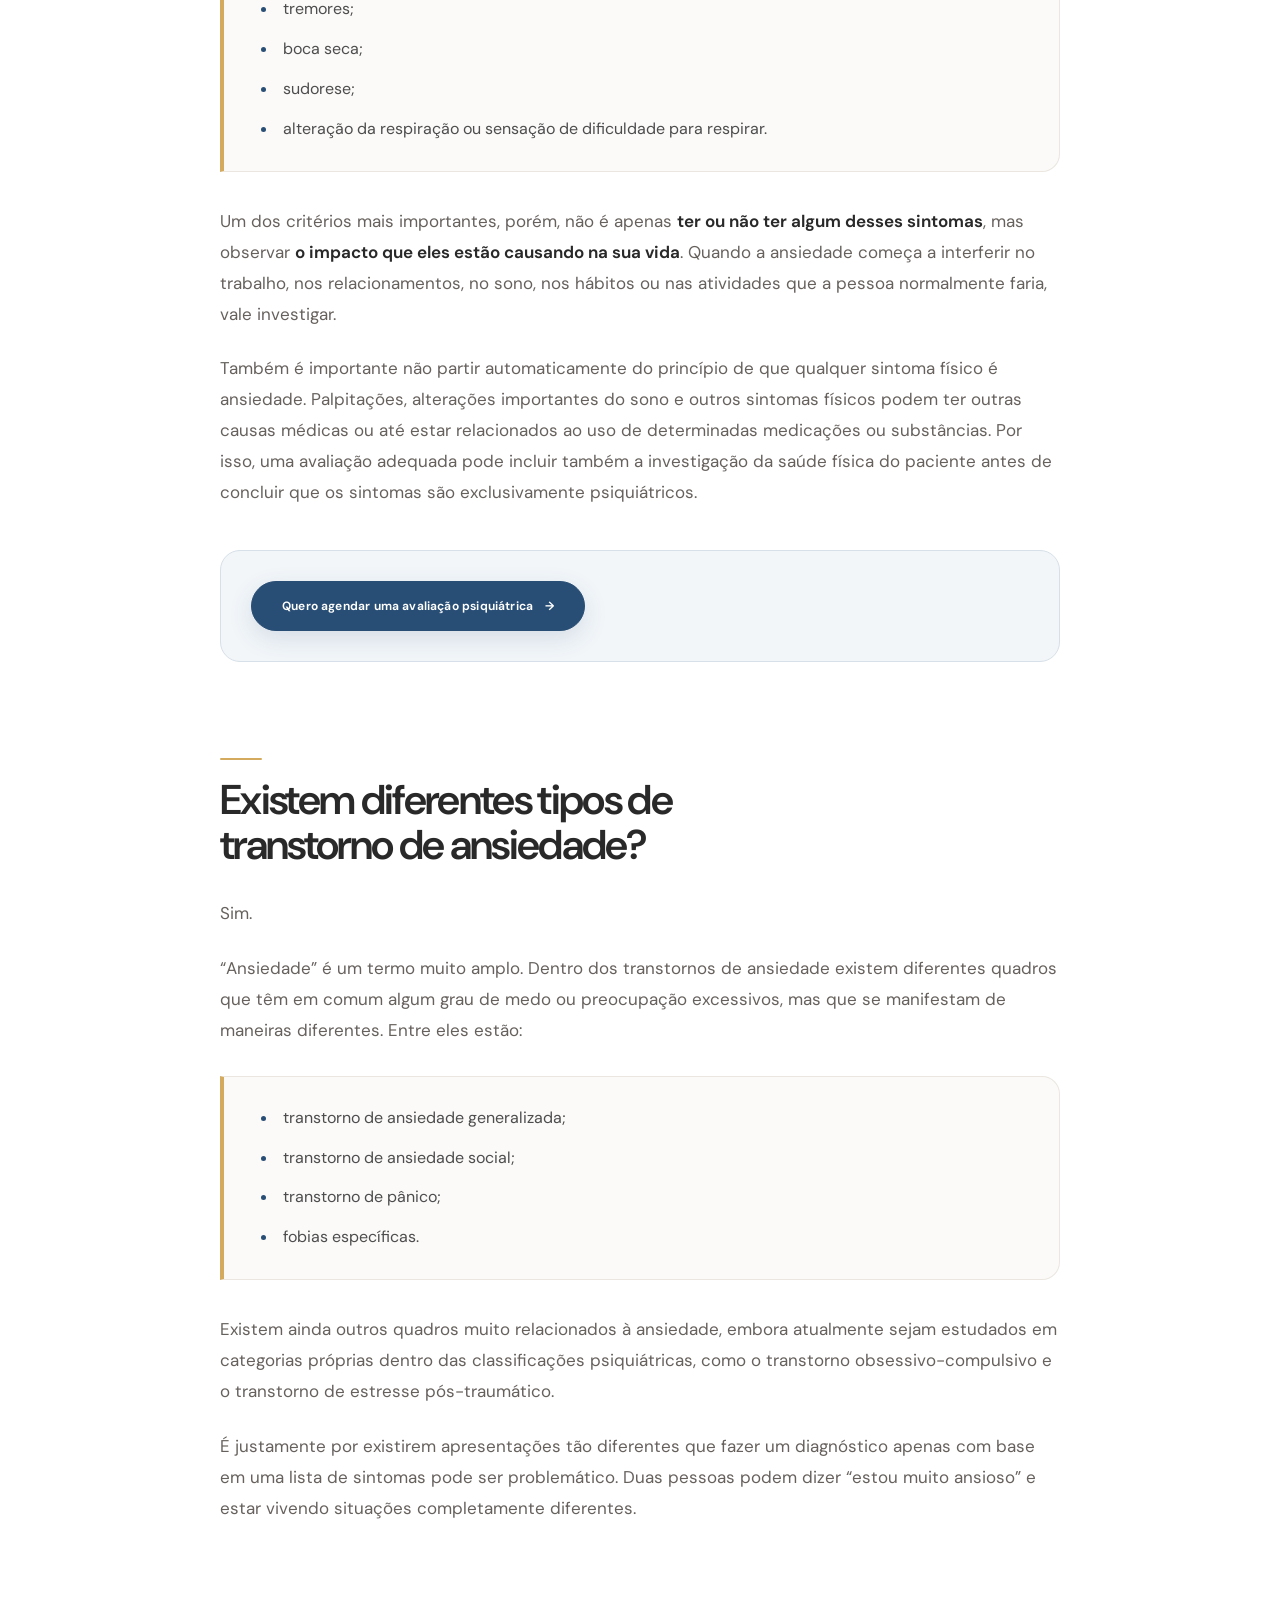
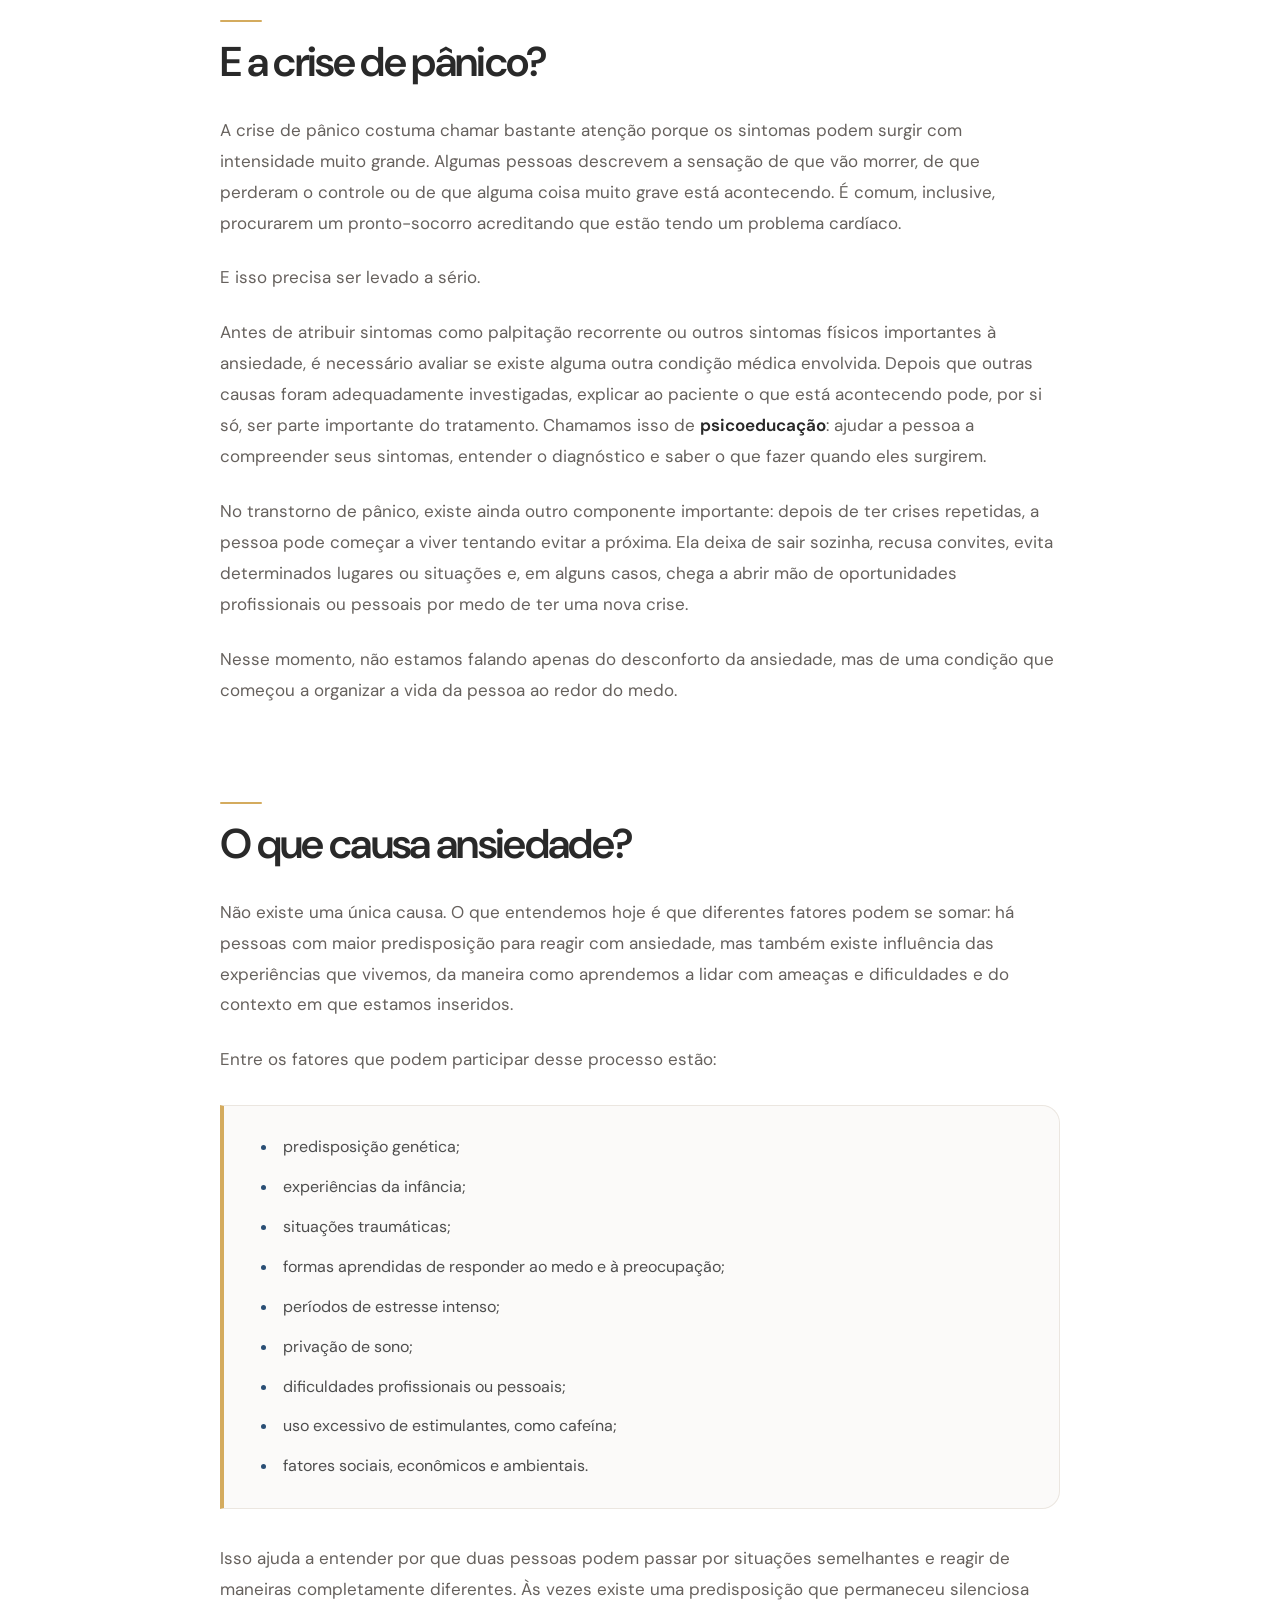
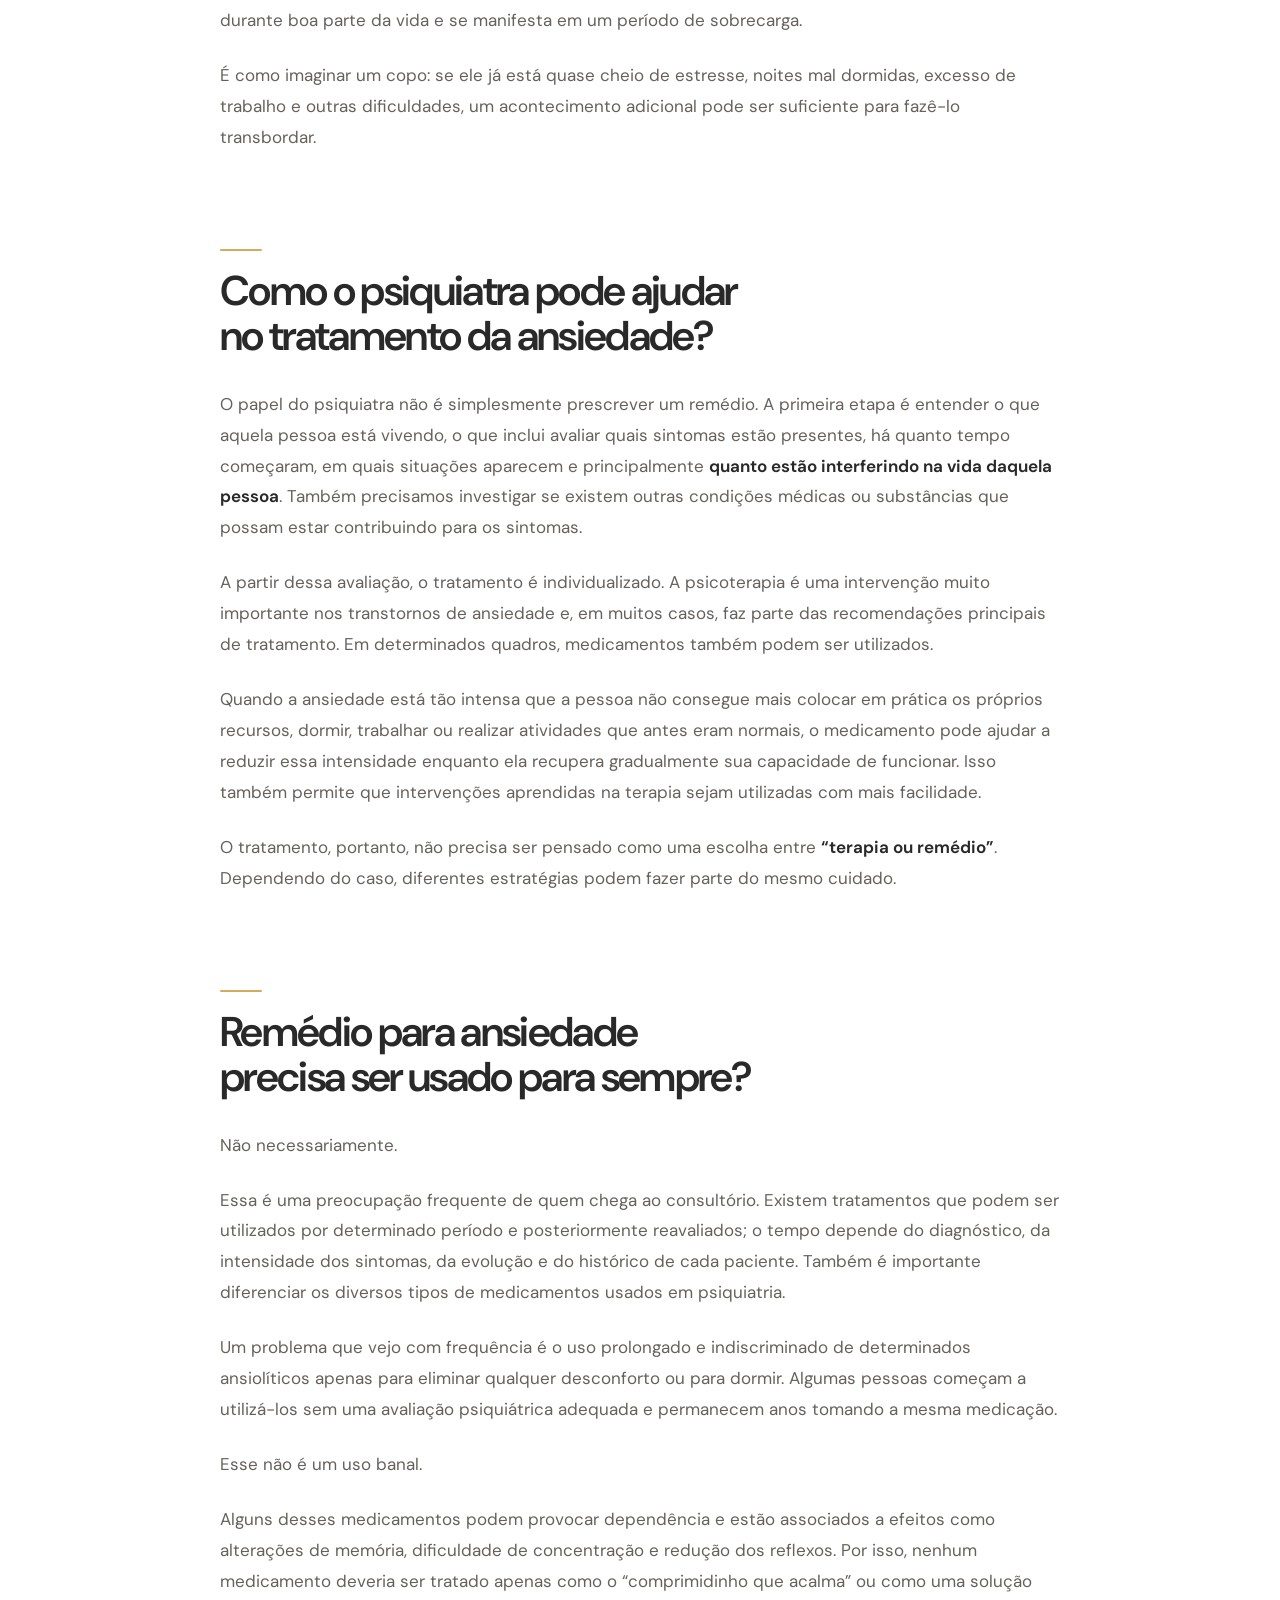
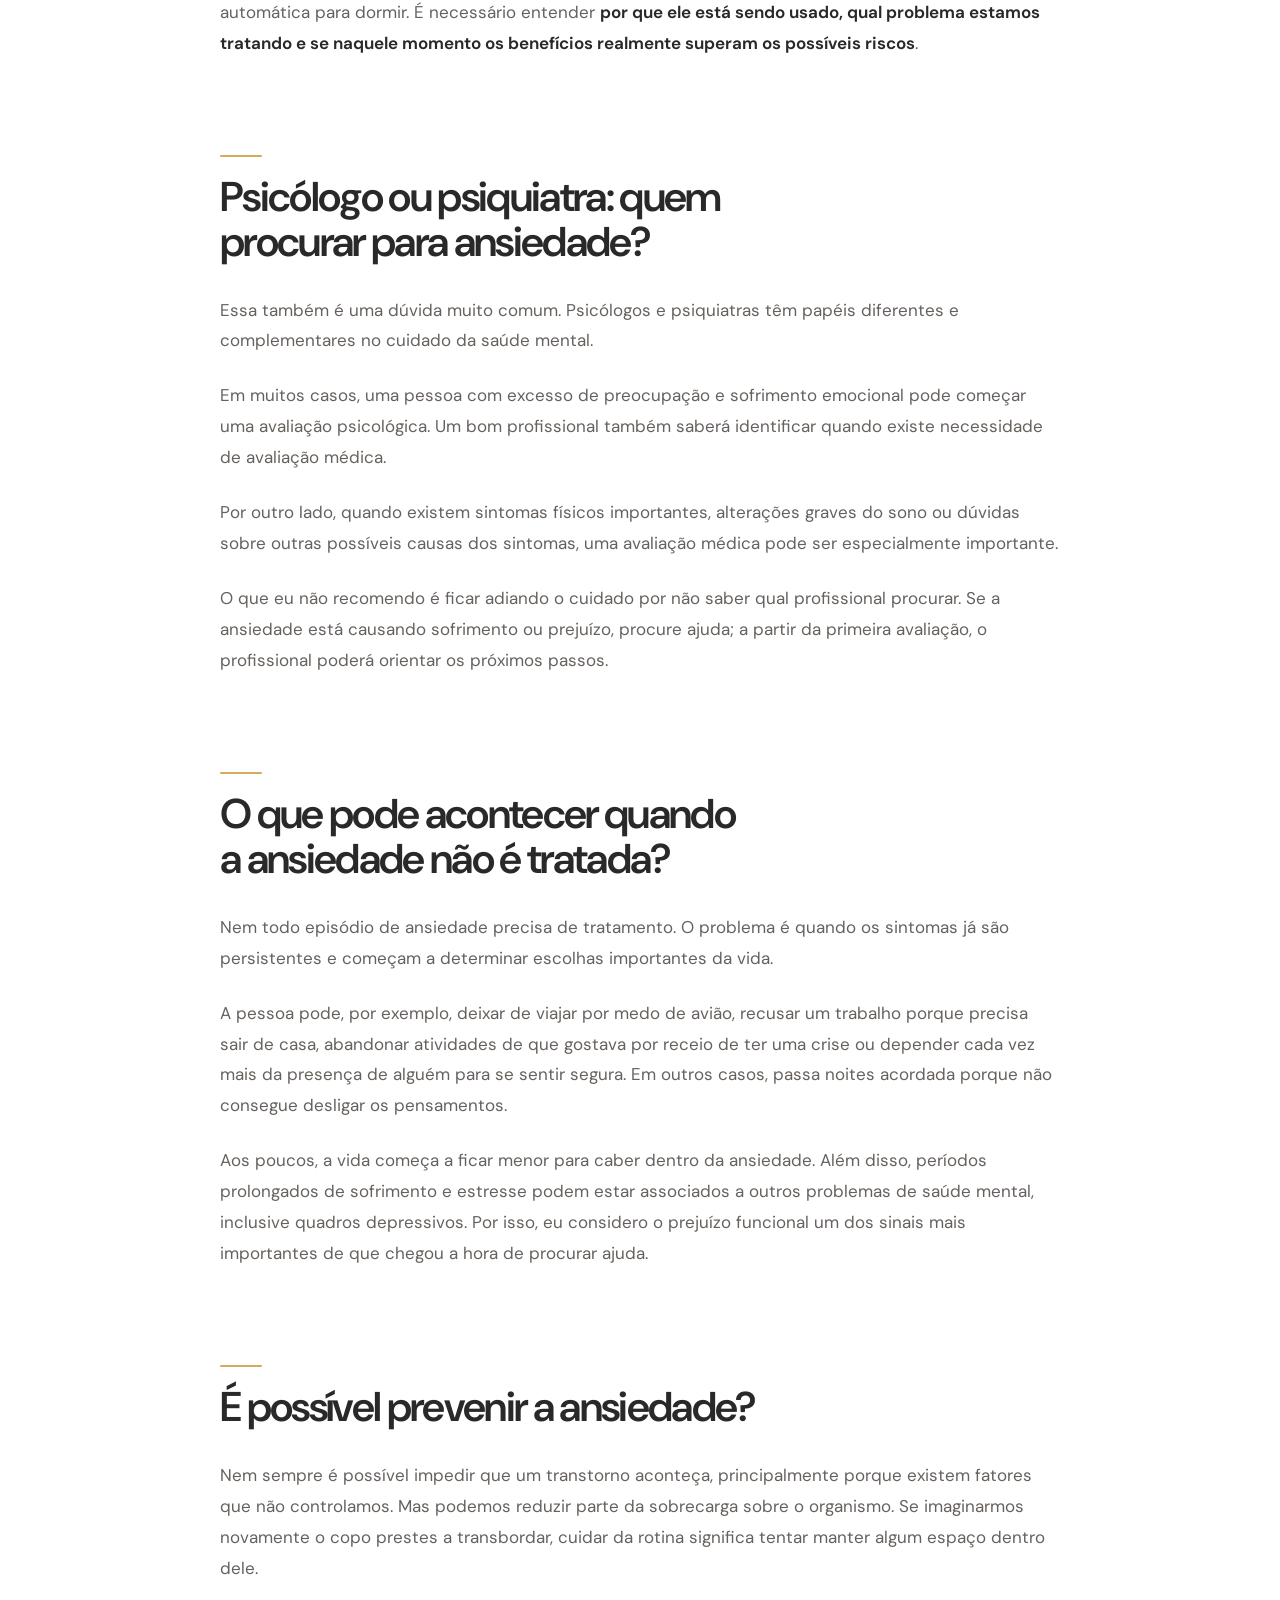
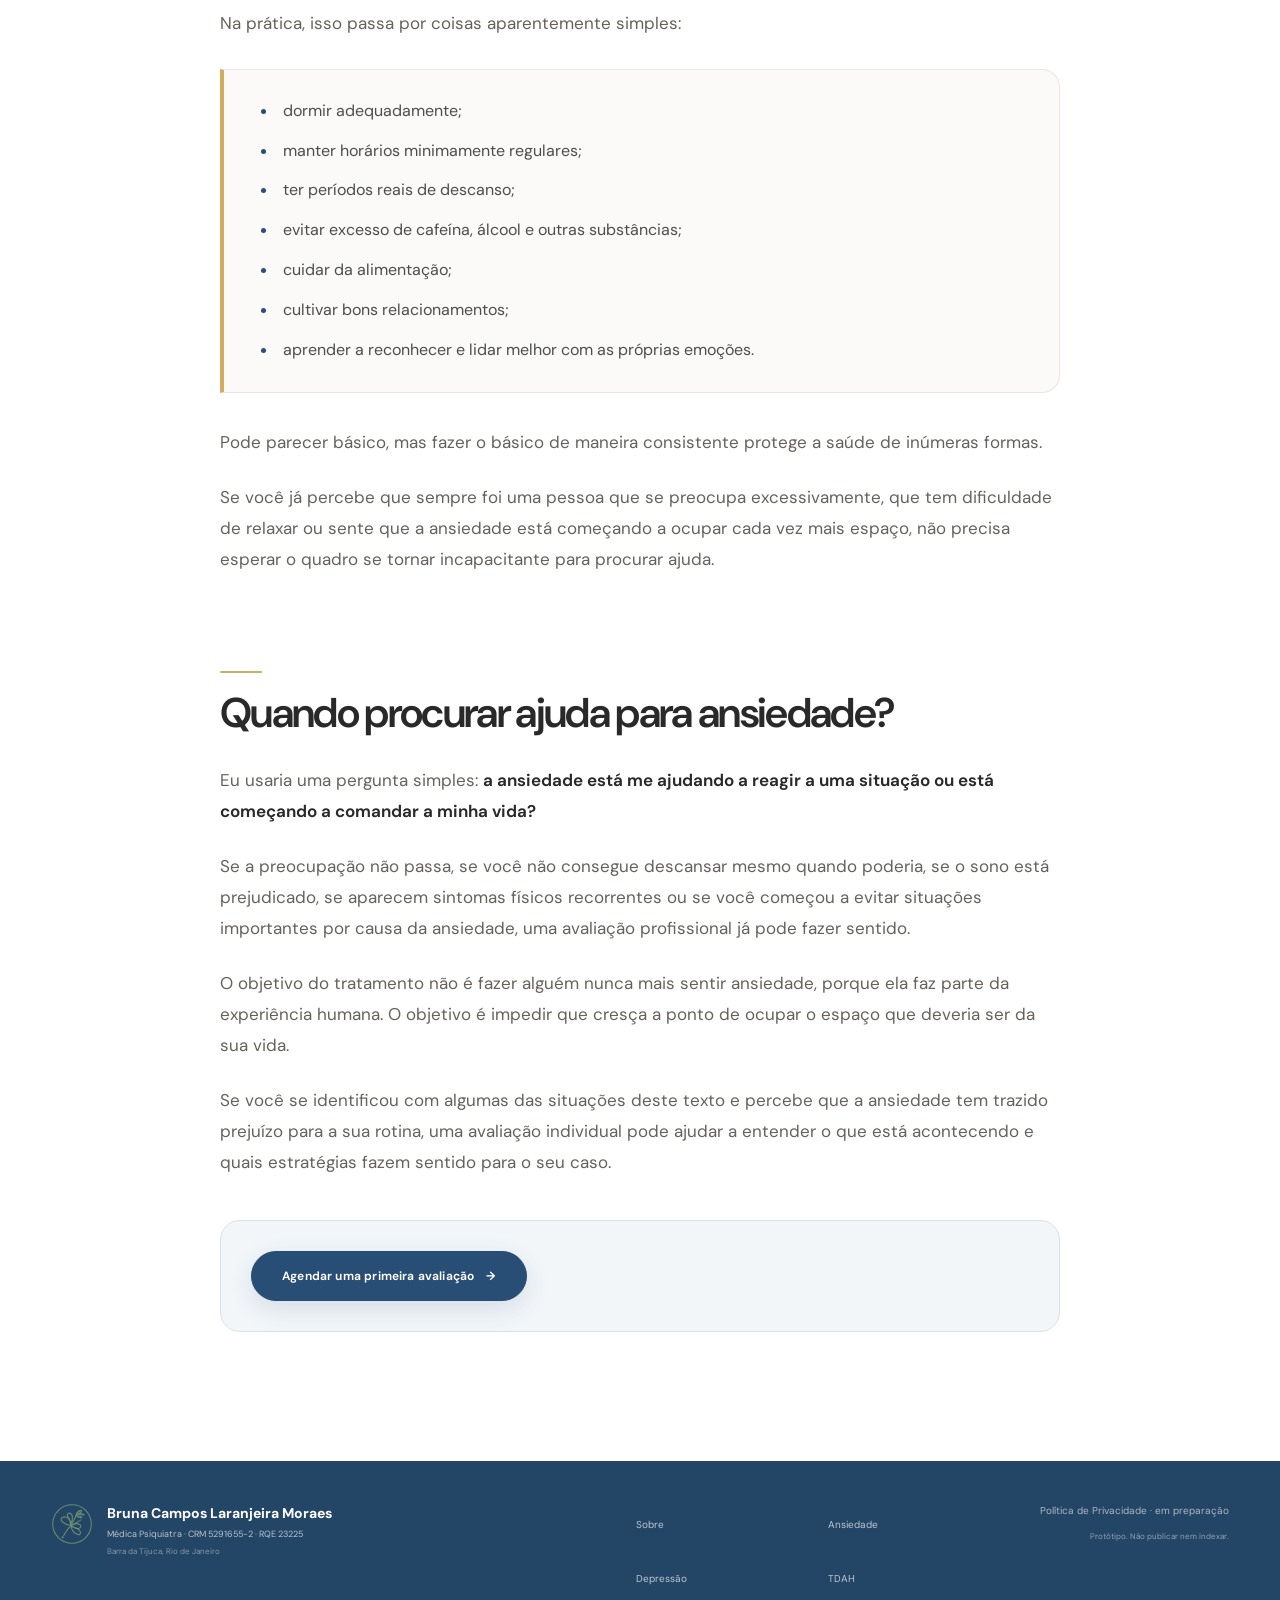
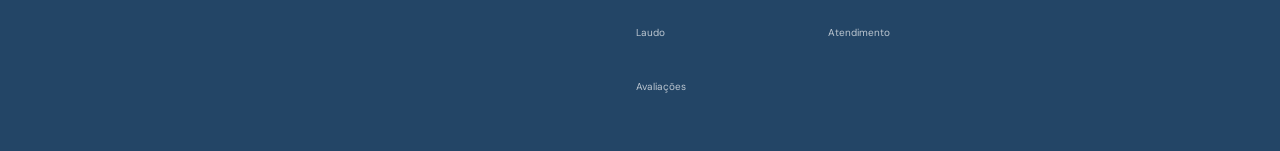
==== commit 009d13e1: "Aplica identidade Horizons às páginas internas" ====
--- a/ansiedade/index.html
+++ b/ansiedade/index.html
@@ -21,7 +21,7 @@
 <link href="https://fonts.googleapis.com" rel="preconnect"/>
 <link crossorigin="" href="https://fonts.gstatic.com" rel="preconnect"/>
 <link href="https://fonts.googleapis.com/css2?family=DM+Sans:wght@400;500;600;700&amp;display=swap" rel="stylesheet"/>
-<link href="../assets/css/styles.css?v=24" rel="stylesheet"/>
+<link href="../assets/css/styles.css?v=25" rel="stylesheet"/>
 <link href="../favicon.svg" rel="icon" type="image/svg+xml"/>
 <link as="image" fetchpriority="high" href="../assets/images/bruna-hero.webp" rel="preload"/>
 <script type="application/ld+json">
@@ -159,7 +159,7 @@
 }
 </script>
 </head>
-<body class="condition-page anxiety-page">
+<body class="condition-page anxiety-page internal-page editorial-page">
 <a class="skip-link" href="#conteudo">Ir para o conteúdo</a>
 <header class="site-header" data-header="">
 <div class="shell header-inner">
@@ -187,6 +187,12 @@
 <div class="condition-hero-copy">
 <p class="eyebrow">ANSIEDADE</p>
 <h1 id="condition-title">Ansiedade: tudo o que você precisa saber para entender quando ela deixa de ser normal</h1>
+<div class="condition-hero-intro">
+<p>Sentir ansiedade não significa necessariamente ter um transtorno de ansiedade. Todo mundo já ficou ansioso antes de uma prova importante, de uma entrevista de emprego, de uma conversa difícil ou diante de alguma situação que parecia incerta. A ansiedade faz parte da vida e, em alguma medida, tem uma função importante: ela coloca nosso organismo em estado de alerta diante da possibilidade de alguma ameaça.</p>
+<p>O problema começa quando esse alerta parece não desligar. A preocupação continua mesmo quando não existe nada acontecendo naquele momento; a cabeça não descansa, o corpo permanece tenso e o sono piora. Às vezes surgem palpitações, tremores, sudorese ou uma sensação difícil de explicar de que alguma coisa ruim pode acontecer.</p>
+<p>No consultório, uma das coisas mais importantes que procuro entender é justamente essa diferença: <strong>estamos diante de uma ansiedade esperada para determinada situação ou de sintomas que já estão causando sofrimento e prejuízo na vida daquela pessoa?</strong> É sobre essa diferença que quero conversar neste artigo.</p>
+</div>
+<div class="condition-hero-actions"><a class="button" href="https://wa.me/5521999131898?text=Ol%C3%A1%2C%20gostaria%20de%20informa%C3%A7%C3%B5es%20sobre%20uma%20consulta%20para%20avalia%C3%A7%C3%A3o%20de%20ansiedade%20com%20a%20Dra.%20Bruna%20Campos." rel="noopener noreferrer" target="_blank">Quero agendar uma avaliação psiquiátrica <span aria-hidden="true">→</span></a></div>
 </div>
 <figure class="condition-hero-photo-wrap">
 <img alt="Dra. Bruna Campos em fotografia profissional" class="condition-hero-photo" decoding="async" fetchpriority="high" height="2400" src="../assets/images/bruna-hero.webp" width="1600"/>
@@ -194,13 +200,32 @@
 </figure>
 </div>
 </section>
+<aside class="editorial-trust" aria-label="Informações profissionais">
+<div class="shell editorial-trust-grid">
+<strong>Dra. Bruna Campos</strong>
+<span>Médica Psiquiatra</span>
+<span>CRM 5291655-2 · RQE 23225</span>
+<span>Barra da Tijuca · Rio de Janeiro</span>
+</div>
+</aside>
 <article class="condition-article section">
 <div class="shell condition-article-shell">
-<div class="condition-article-intro">
-<p>Sentir ansiedade não significa necessariamente ter um transtorno de ansiedade. Todo mundo já ficou ansioso antes de uma prova importante, de uma entrevista de emprego, de uma conversa difícil ou diante de alguma situação que parecia incerta. A ansiedade faz parte da vida e, em alguma medida, tem uma função importante: ela coloca nosso organismo em estado de alerta diante da possibilidade de alguma ameaça.</p>
-<p>O problema começa quando esse alerta parece não desligar. A preocupação continua mesmo quando não existe nada acontecendo naquele momento; a cabeça não descansa, o corpo permanece tenso e o sono piora. Às vezes surgem palpitações, tremores, sudorese ou uma sensação difícil de explicar de que alguma coisa ruim pode acontecer.</p>
-<p>No consultório, uma das coisas mais importantes que procuro entender é justamente essa diferença: <strong>estamos diante de uma ansiedade esperada para determinada situação ou de sintomas que já estão causando sofrimento e prejuízo na vida daquela pessoa?</strong> É sobre essa diferença que quero conversar neste artigo.</p>
-</div>
+<nav class="article-toc" aria-labelledby="toc-title">
+<p class="article-toc-title" id="toc-title">Neste artigo</p>
+<ol>
+<li><a href="#o-que-e-ansiedade-e-por-que-ela-merece-atencao">O que é ansiedade e por que ela merece atenção?</a></li>
+<li><a href="#quais-sao-os-sintomas-e-sinais-de-alerta-da-ansiedade">Quais são os sintomas e sinais de alerta da ansiedade?</a></li>
+<li><a href="#existem-diferentes-tipos-de-transtorno-de-ansiedade">Existem diferentes tipos de transtorno de ansiedade?</a></li>
+<li><a href="#e-a-crise-de-panico">E a crise de pânico?</a></li>
+<li><a href="#o-que-causa-ansiedade">O que causa ansiedade?</a></li>
+<li><a href="#como-o-psiquiatra-pode-ajudar-no-tratamento-da-ansiedade">Como o psiquiatra pode ajudar no tratamento da ansiedade?</a></li>
+<li><a href="#remedio-para-ansiedade-precisa-ser-usado-para-sempre">Remédio para ansiedade precisa ser usado para sempre?</a></li>
+<li><a href="#psicologo-ou-psiquiatra-quem-procurar-para-ansiedade">Psicólogo ou psiquiatra: quem procurar para ansiedade?</a></li>
+<li><a href="#o-que-pode-acontecer-quando-a-ansiedade-nao-e-tratada">O que pode acontecer quando a ansiedade não é tratada?</a></li>
+<li><a href="#e-possivel-prevenir-a-ansiedade">É possível prevenir a ansiedade?</a></li>
+<li><a href="#quando-procurar-ajuda-para-ansiedade">Quando procurar ajuda para ansiedade?</a></li>
+</ol>
+</nav>
 <section class="condition-article-section" aria-labelledby="o-que-e-ansiedade-e-por-que-ela-merece-atencao">
 <h2 id="o-que-e-ansiedade-e-por-que-ela-merece-atencao">O que é ansiedade e por que ela merece atenção?</h2>
 <p>Eu costumo explicar a ansiedade como uma espécie de <strong>excesso de preocupação</strong>. A própria ideia de preocupação já aponta para isso: é como se a pessoa estivesse se ocupando antecipadamente de algo que ainda não aconteceu. Essa explicação ajuda também a diferenciar ansiedade de medo: o medo costuma aparecer diante de um perigo real ou iminente, enquanto a ansiedade está muito ligada à antecipação de uma possível ameaça futura.</p>
--- a/assets/css/styles.css
+++ b/assets/css/styles.css
@@ -1721,3 +1721,457 @@
   .home-page .media-card-thumbnail { width: 104px; }
   .home-page .formation-badge strong { font-size: 8px; }
 }
+
+/* V24B · Horizons nas páginas internas */
+.internal-page main section[id],
+.editorial-page h2[id],
+.editorial-page h3[id] { scroll-margin-top: 104px; }
+
+.internal-page .header-inner { min-height: 76px; gap: 26px; }
+.internal-page .brand-symbol { width: 36px; height: 36px; }
+.internal-page .brand { min-height: 44px; }
+.internal-page .brand-copy strong { color: var(--ink); font-size: 18px; font-weight: 600; }
+.internal-page .brand-copy span { color: var(--green); }
+.internal-page .desktop-nav a {
+  min-width: 44px;
+  min-height: 44px;
+  display: inline-flex;
+  align-items: center;
+  justify-content: center;
+  color: #4F5051;
+  font-size: 13px;
+}
+.internal-page .desktop-nav a[aria-current="page"] { color: var(--green); font-weight: 700; }
+.internal-page .header-cta { min-height: 44px; }
+.internal-page .site-footer { background: #234566; }
+.internal-page .site-footer nav a { min-height: 44px; display: inline-flex; align-items: center; }
+.internal-page .footer-privacy-pending { color: rgba(255,255,255,.62); font-size: 10px; }
+.internal-page .eyebrow { color: var(--green); font-size: 10px; letter-spacing: .15em; }
+.internal-page .eyebrow::before {
+  content: "";
+  display: inline-block;
+  width: 28px;
+  height: 1px;
+  margin-right: 12px;
+  vertical-align: middle;
+  background: var(--orange);
+}
+
+.editorial-page { background: var(--paper); }
+.editorial-page .condition-hero-editorial {
+  padding-block: clamp(58px, 7vw, 94px);
+  background:
+    radial-gradient(circle at 88% 12%, rgba(212,171,94,.13), transparent 28%),
+    var(--paper);
+}
+.editorial-page .condition-hero-editorial .condition-hero-grid {
+  grid-template-columns: minmax(0, 1.12fr) minmax(320px, .68fr);
+  gap: clamp(54px, 7vw, 104px);
+  align-items: start;
+}
+.editorial-page .condition-hero-copy { padding-top: clamp(8px, 2vw, 24px); }
+.editorial-page .condition-hero-editorial .condition-hero-copy h1 {
+  max-width: 820px;
+  color: var(--ink);
+  font-size: clamp(42px, 4.45vw, 64px);
+  line-height: 1;
+  letter-spacing: -.05em;
+  font-weight: 600;
+  text-wrap: balance;
+}
+.condition-hero-intro { max-width: 760px; margin-top: 32px; }
+.condition-hero-intro p {
+  margin: 0 0 18px;
+  color: var(--muted);
+  font-size: 16px;
+  line-height: 1.72;
+}
+.condition-hero-intro p:first-child { color: #3B3B3B; font-size: 18px; line-height: 1.68; }
+.condition-hero-intro strong { color: var(--ink); font-weight: 650; }
+.editorial-page .condition-hero-actions { margin-top: 28px; }
+.editorial-page .condition-hero-actions .button { min-height: 50px; }
+.editorial-page .condition-hero-editorial .condition-hero-photo-wrap {
+  width: min(100%, 430px);
+  margin: 0;
+  justify-self: end;
+  overflow: hidden;
+  border: 0;
+  border-radius: 28px;
+  background: var(--almond);
+  box-shadow: 0 24px 70px rgba(41,41,41,.10);
+}
+.editorial-page .condition-hero-photo {
+  aspect-ratio: .78;
+  object-position: center 18%;
+}
+.editorial-page .condition-hero-photo-wrap figcaption {
+  padding: 13px 16px;
+  background: var(--green);
+  color: rgba(255,255,255,.84);
+  font-size: 8px;
+  line-height: 1.5;
+}
+
+.editorial-trust { border-block: 1px solid var(--line); background: var(--white); }
+.editorial-trust-grid {
+  min-height: 86px;
+  display: grid;
+  grid-template-columns: 1.1fr 1fr 1.2fr 1.4fr;
+  align-items: center;
+}
+.editorial-trust-grid > * {
+  min-height: 44px;
+  display: flex;
+  align-items: center;
+  padding: 12px 24px;
+  border-left: 1px solid var(--line);
+  color: var(--muted);
+  font-size: 12px;
+}
+.editorial-trust-grid > :first-child { padding-left: 0; border-left: 0; color: var(--ink); font-size: 15px; font-weight: 650; }
+
+.editorial-page .condition-article {
+  padding-block: clamp(74px, 9vw, 126px);
+  border: 0;
+  background: var(--white);
+}
+.editorial-page .condition-article-shell { max-width: 840px; }
+.article-toc {
+  margin: 0 0 clamp(78px, 9vw, 118px);
+  padding: clamp(28px, 4vw, 42px);
+  border: 1px solid var(--line);
+  border-radius: 24px;
+  background: var(--paper);
+  box-shadow: 0 14px 42px rgba(41,41,41,.04);
+}
+.editorial-page .article-toc-title {
+  margin: 0 0 24px;
+  color: var(--green);
+  font-size: 13px;
+  line-height: 1.4;
+  font-weight: 700;
+  letter-spacing: .13em;
+  text-transform: uppercase;
+}
+.article-toc ol {
+  margin: 0;
+  padding: 0;
+  display: grid;
+  grid-template-columns: repeat(2, minmax(0, 1fr));
+  gap: 3px 32px;
+  list-style: none;
+  counter-reset: article-toc;
+}
+.article-toc li { counter-increment: article-toc; }
+.article-toc a {
+  min-height: 44px;
+  display: grid;
+  grid-template-columns: 28px 1fr;
+  align-items: center;
+  gap: 8px;
+  padding: 7px 0;
+  color: #454545;
+  font-size: 13px;
+  line-height: 1.45;
+  text-decoration: none;
+}
+.article-toc a::before {
+  content: counter(article-toc, decimal-leading-zero);
+  color: var(--orange);
+  font-size: 9px;
+  font-weight: 700;
+  letter-spacing: .06em;
+}
+.article-toc a:hover { color: var(--green); }
+
+.editorial-page .condition-article-section {
+  margin-top: clamp(66px, 8vw, 96px);
+  padding-top: 0;
+  border: 0;
+}
+.editorial-page .condition-article-section:first-of-type { margin-top: 0; }
+.editorial-page .condition-article-section h2 {
+  position: relative;
+  margin: 0 0 30px;
+  padding-top: 20px;
+  color: var(--ink);
+  font-size: clamp(32px, 3.25vw, 45px);
+  line-height: 1.08;
+  letter-spacing: -.04em;
+  font-weight: 600;
+  text-wrap: balance;
+}
+.editorial-page .condition-article-section h2::before {
+  content: "";
+  position: absolute;
+  top: 0;
+  left: 0;
+  width: 42px;
+  height: 2px;
+  border-radius: 99px;
+  background: var(--orange);
+}
+.editorial-page .condition-article-section h3 {
+  margin: 42px 0 16px;
+  color: var(--green);
+  font-size: clamp(21px, 2vw, 27px);
+  line-height: 1.25;
+  letter-spacing: -.025em;
+  font-weight: 650;
+}
+.editorial-page .condition-article p {
+  margin: 0 0 24px;
+  color: var(--muted);
+  font-size: 17px;
+  line-height: 1.82;
+}
+.editorial-page .condition-article strong { color: var(--ink); font-weight: 650; }
+.editorial-page .condition-article-list {
+  margin: 30px 0 34px;
+  padding: 28px 34px 28px 54px;
+  border: 1px solid var(--line);
+  border-left: 4px solid var(--orange);
+  border-radius: 0 18px 18px 0;
+  background: var(--paper);
+}
+.editorial-page .condition-article-list li { color: #4D4D4D; font-size: 16px; line-height: 1.68; }
+.editorial-page .condition-article-list li::marker { color: var(--green); }
+.editorial-page .condition-article-cta {
+  margin: 42px 0 14px;
+  padding: 30px;
+  border: 1px solid #D7E0E8;
+  border-radius: 20px;
+  background: #F2F6F9;
+}
+.editorial-page .condition-article-cta .button { min-height: 50px; }
+.editorial-page .condition-article-attention {
+  margin-block: 32px !important;
+  padding: 25px 26px 25px 30px;
+  border: 1px solid #E4D2AB;
+  border-left: 5px solid var(--orange);
+  border-radius: 0 18px 18px 0;
+  background: #FFF8EA;
+  color: var(--ink) !important;
+  box-shadow: 0 12px 30px rgba(92,69,27,.05);
+}
+.editorial-page .condition-article-presential {
+  margin-block: 30px !important;
+  padding: 24px 26px;
+  border: 1px solid var(--green);
+  border-left: 5px solid var(--orange);
+  border-radius: 0 18px 18px 0;
+  background: var(--green);
+  color: var(--white) !important;
+  box-shadow: 0 14px 34px rgba(41,78,117,.14);
+}
+.editorial-page .condition-article-presential strong { color: #F2D9A8; }
+.condition-hero-intro .condition-article-presential { font-size: 15px; line-height: 1.65; }
+.report-page .article-practical h3 {
+  margin: 24px 0 0;
+  padding: 22px 24px 8px;
+  border: 1px solid var(--line);
+  border-bottom: 0;
+  border-radius: 18px 18px 0 0;
+  background: var(--paper);
+  color: var(--green);
+}
+.report-page .article-practical h3 + p {
+  margin: 0;
+  padding: 0 24px 22px;
+  border: 1px solid var(--line);
+  border-top: 0;
+  border-radius: 0 0 18px 18px;
+  background: var(--paper);
+}
+.report-page .article-ethics p:nth-of-type(3) {
+  margin-block: 30px;
+  padding: 26px;
+  border: 1px solid #D7E0E8;
+  border-radius: 18px;
+  background: #F2F6F9;
+  color: var(--ink);
+}
+
+/* Sobre · composição institucional Horizons */
+.internal-page.about-page { background: var(--paper); }
+.about-page .profile-hero {
+  padding-block: clamp(58px, 7vw, 96px);
+  background:
+    radial-gradient(circle at 86% 10%, rgba(212,171,94,.14), transparent 28%),
+    var(--paper);
+}
+.about-page .profile-hero-grid {
+  grid-template-columns: minmax(430px, 1.08fr) minmax(360px, .72fr);
+  gap: clamp(54px, 8vw, 110px);
+  align-items: center;
+}
+.about-page .profile-hero-copy h1 {
+  max-width: 740px;
+  color: var(--ink);
+  font-size: clamp(50px, 5.8vw, 80px);
+  line-height: .96;
+  font-weight: 600;
+}
+.about-page .profile-hero-lead { max-width: 680px; color: var(--muted); font-size: 17px; line-height: 1.72; }
+.about-page .profile-credentials { color: var(--green); border-color: var(--line); }
+.about-page .profile-facts {
+  margin-top: 38px;
+  gap: 10px;
+  border: 0;
+}
+.about-page .profile-facts > div,
+.about-page .profile-facts > div + div {
+  min-height: 112px;
+  padding: 20px;
+  align-content: center;
+  border: 1px solid var(--line);
+  border-radius: 16px;
+  background: var(--white);
+}
+.about-page .profile-facts strong { color: var(--ink); font-size: 24px; }
+.about-page .profile-facts span { color: var(--green); font-size: 9px; }
+.about-page .profile-hero-photo-wrap {
+  width: min(100%, 480px);
+  justify-self: end;
+  overflow: hidden;
+  border: 0;
+  border-radius: 28px;
+  box-shadow: 0 24px 70px rgba(41,41,41,.10);
+}
+.about-page .profile-hero-photo { aspect-ratio: .78; object-position: center 20%; }
+.about-page .profile-hero-photo-wrap figcaption { padding: 13px 16px; background: var(--green); color: rgba(255,255,255,.84); }
+
+.about-page .profile-story { background: var(--white); }
+.about-page .profile-story-heading h2,
+.about-page .profile-training-head h2,
+.about-page .profile-authority-grid h2,
+.about-page .profile-beyond-heading h2,
+.about-page .profile-cta-box h2 { font-weight: 600; text-wrap: balance; }
+.about-page .profile-story-copy { color: var(--muted); font-size: 17px; line-height: 1.82; }
+.about-page .profile-story-copy .text-link { min-height: 44px; align-items: center; }
+
+.about-page .profile-training { background: var(--paper); }
+.about-page .profile-training-grid { gap: 16px; border: 0; }
+.about-page .profile-training-feature,
+.about-page .profile-training-feature + .profile-training-feature {
+  min-height: 230px;
+  padding: 30px;
+  border: 1px solid var(--line);
+  border-radius: 20px;
+  background: var(--white);
+  box-shadow: 0 12px 34px rgba(41,41,41,.035);
+}
+.about-page .profile-training-feature > span { color: var(--orange); }
+.about-page .profile-training-feature a { min-height: 44px; display: inline-flex; align-items: center; color: var(--green); }
+.about-page .profile-training-list { max-width: none; display: grid; grid-template-columns: repeat(2, minmax(0, 1fr)); gap: 12px; }
+.about-page .profile-training-list > div,
+.about-page .profile-training-list > a {
+  min-height: 88px;
+  padding: 18px 20px;
+  border: 1px solid var(--line);
+  border-radius: 16px;
+  background: var(--white);
+}
+
+.about-page .profile-beyond { background: var(--green); }
+.about-page .profile-beyond-copy { color: rgba(255,255,255,.78); font-size: 17px; }
+.about-page .profile-beyond .eyebrow { color: #F2D9A8; }
+.about-page .profile-beyond .eyebrow::before { background: #F2D9A8; }
+
+.about-page .profile-authority { background: var(--white); }
+.about-page .profile-authority-links { display: grid; gap: 12px; border: 0; }
+.about-page .profile-authority-links a {
+  min-height: 100px;
+  padding: 22px;
+  border: 1px solid var(--line);
+  border-radius: 16px;
+  background: var(--paper);
+}
+.about-page .profile-authority-links a:hover { border-color: #B8C8D8; }
+.about-page .profile-authority-links span,
+.about-page .profile-authority-links i { color: var(--green); }
+
+.about-page .profile-cta { padding: clamp(34px, 5vw, 72px) 0 clamp(82px, 9vw, 128px); background: var(--white); color: var(--white); }
+.about-page .profile-cta-box {
+  padding: clamp(42px, 6vw, 78px);
+  border-radius: 32px;
+  background: var(--green);
+  box-shadow: 0 20px 58px rgba(41,78,117,.16);
+}
+.about-page .profile-cta .eyebrow { color: #F2D9A8; }
+.about-page .profile-cta .eyebrow::before { background: #F2D9A8; }
+.about-page .profile-cta-box > div:last-child { color: rgba(255,255,255,.76); }
+.about-page .profile-cta-box .button-light {
+  border-color: #F2D9A8;
+  background: #F2D9A8;
+  color: var(--green);
+  box-shadow: none;
+}
+.about-page .profile-cta-box .button-light:hover { border-color: #E7C680; background: #E7C680; }
+
+@media (max-width: 1024px) {
+  .editorial-page .condition-hero-editorial .condition-hero-grid { grid-template-columns: minmax(0, 1fr) minmax(280px, .58fr); gap: 42px; }
+  .editorial-page .condition-hero-editorial .condition-hero-copy h1 { font-size: clamp(40px, 5.4vw, 56px); }
+  .editorial-trust-grid { grid-template-columns: repeat(2, minmax(0, 1fr)); padding-block: 10px; }
+  .editorial-trust-grid > * { border: 0; padding-left: 0; }
+  .about-page .profile-hero-grid { grid-template-columns: minmax(360px, 1fr) minmax(300px, .7fr); gap: 42px; }
+}
+
+@media (max-width: 768px) {
+  .internal-page .site-header { position: sticky; }
+  .internal-page .header-inner { min-height: 70px; }
+  .internal-page .brand-symbol { width: 32px; height: 32px; }
+  .internal-page .mobile-menu a:not(.button) { min-height: 48px; display: flex; align-items: center; }
+  .internal-page .section { padding-block: 72px; }
+
+  .editorial-page .condition-hero-editorial { padding-block: 40px 58px; }
+  .editorial-page .condition-hero-editorial .condition-hero-grid { display: flex; flex-direction: column; gap: 34px; }
+  .editorial-page .condition-hero-copy { order: 1; padding-top: 0; }
+  .editorial-page .condition-hero-editorial .condition-hero-copy h1 { font-size: clamp(35px, 9.6vw, 46px); }
+  .condition-hero-intro { margin-top: 26px; }
+  .condition-hero-intro p,
+  .condition-hero-intro p:first-child { font-size: 16px; line-height: 1.7; }
+  .editorial-page .condition-hero-actions { align-items: stretch; }
+  .editorial-page .condition-hero-actions .button { width: 100%; }
+  .editorial-page .condition-hero-editorial .condition-hero-photo-wrap { order: 2; width: min(100%, 430px); justify-self: center; margin-inline: auto; border-radius: 22px; }
+  .editorial-trust-grid { grid-template-columns: 1fr; padding-block: 14px; }
+  .editorial-trust-grid > * { min-height: 36px; padding-block: 5px; }
+  .editorial-page .condition-article { padding-block: 68px 84px; }
+  .article-toc { margin-bottom: 72px; padding: 26px 22px; border-radius: 20px; }
+  .article-toc ol { grid-template-columns: 1fr; gap: 2px; }
+  .article-toc a { font-size: 14px; }
+  .editorial-page .condition-article-section { margin-top: 68px; }
+  .editorial-page .condition-article-section h2 { font-size: clamp(30px, 8.2vw, 38px); }
+  .editorial-page .condition-article p { font-size: 16px; line-height: 1.78; }
+  .editorial-page .condition-article-list { padding: 24px 20px 24px 38px; }
+  .editorial-page .condition-article-list li { font-size: 15px; }
+  .editorial-page .condition-article-cta { padding: 22px 18px; }
+  .editorial-page .condition-article-cta .button { width: 100%; }
+  .editorial-page .condition-article-attention,
+  .editorial-page .condition-article-presential { padding: 21px 20px; }
+
+  .about-page .profile-hero { padding-block: 40px 62px; }
+  .about-page .profile-hero-grid { grid-template-columns: 1fr; gap: 36px; }
+  .about-page .profile-hero-copy h1 { font-size: clamp(43px, 12vw, 58px); }
+  .about-page .profile-hero-lead { font-size: 16px; }
+  .about-page .profile-hero-photo-wrap { width: min(100%, 430px); justify-self: center; border-radius: 22px; }
+  .about-page .profile-story-grid,
+  .about-page .profile-beyond-grid,
+  .about-page .profile-authority-grid { grid-template-columns: 1fr; gap: 38px; }
+  .about-page .profile-story-copy,
+  .about-page .profile-beyond-copy { font-size: 16px; }
+  .about-page .profile-training-grid { grid-template-columns: 1fr; }
+  .about-page .profile-training-feature,
+  .about-page .profile-training-feature + .profile-training-feature { min-height: 0; padding: 26px 24px; }
+  .about-page .profile-training-list { grid-template-columns: 1fr; }
+  .about-page .profile-cta-box { grid-template-columns: 1fr; gap: 30px; padding: 38px 24px; border-radius: 24px; }
+  .about-page .profile-cta-box .button-light { width: 100%; }
+  .internal-page .footer-grid { display: block; }
+}
+
+@media (max-width: 430px) {
+  .editorial-page .condition-hero-editorial .condition-hero-copy h1 { font-size: clamp(33px, 9.7vw, 42px); }
+  .about-page .profile-facts { grid-template-columns: 1fr; }
+  .about-page .profile-facts > div:nth-child(3) { grid-column: auto; }
+  .about-page .profile-hero-copy h1 { font-size: clamp(40px, 12.2vw, 52px); }
+}
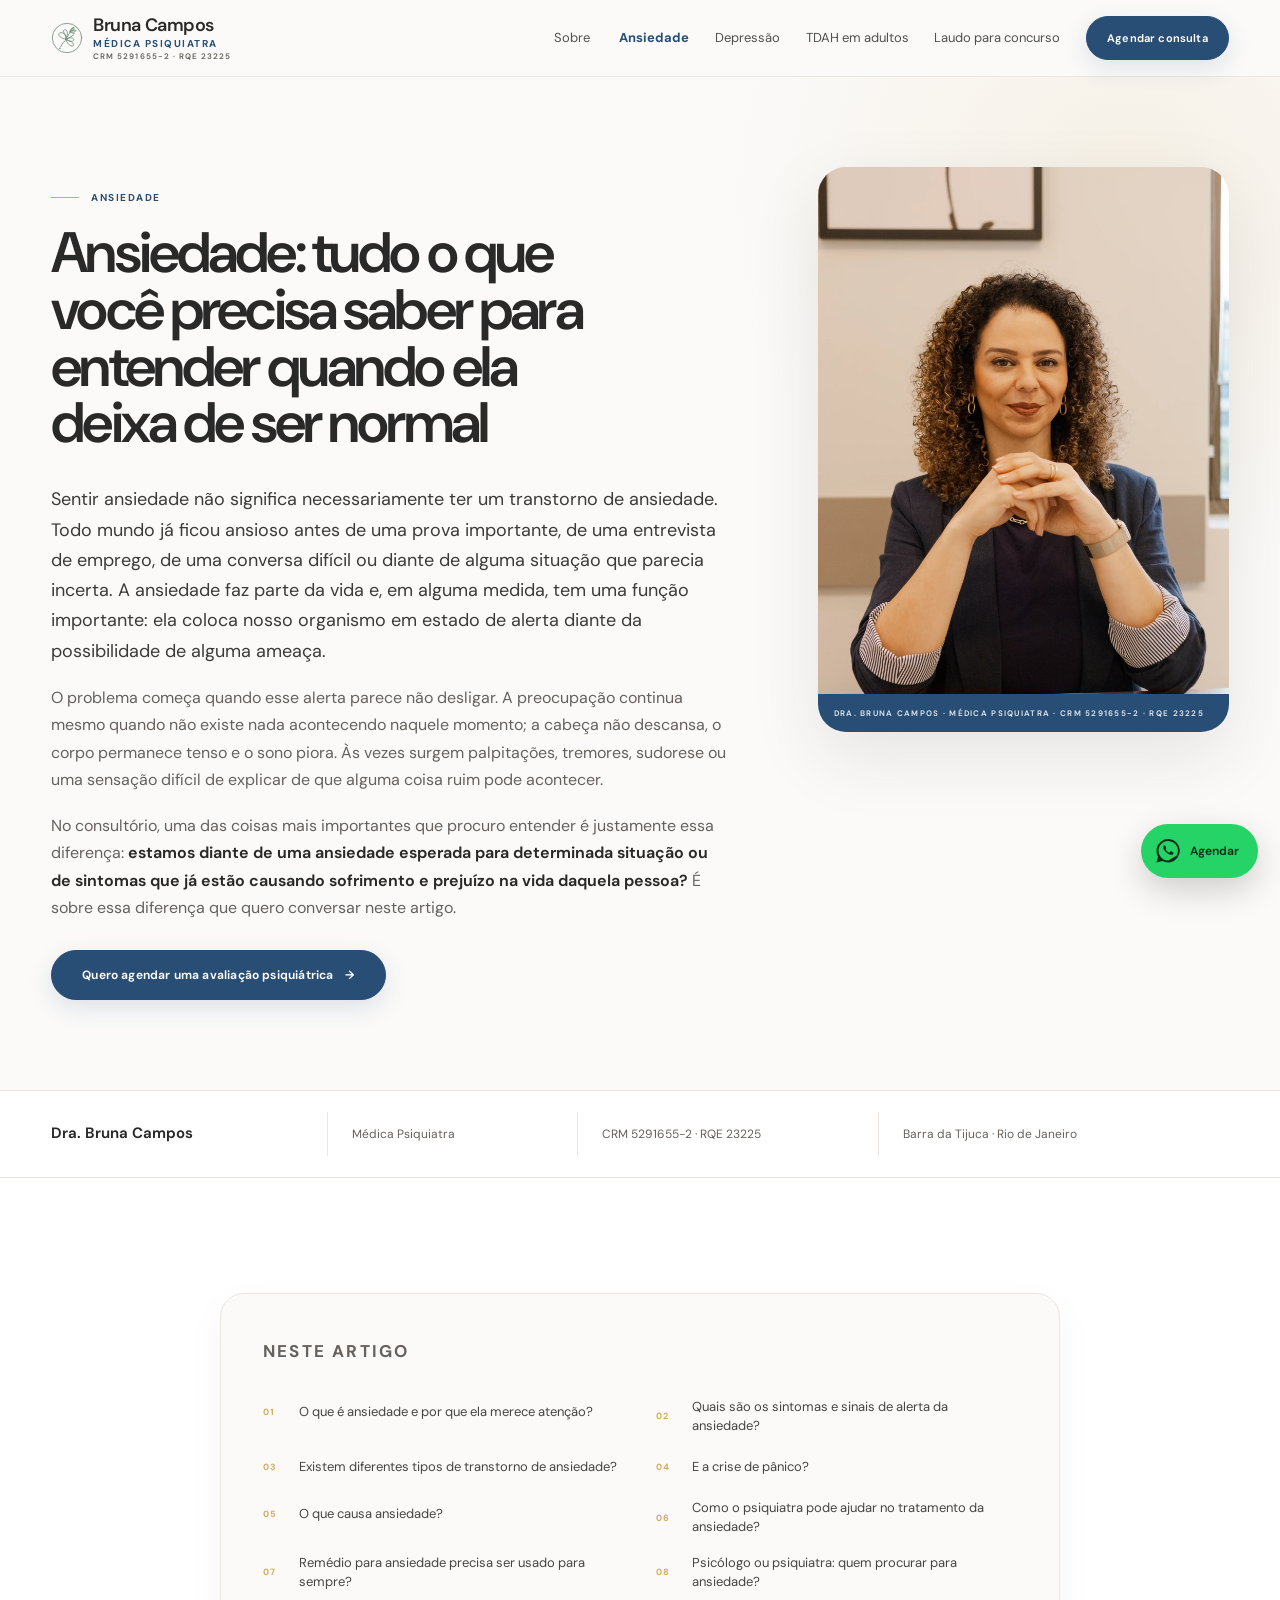
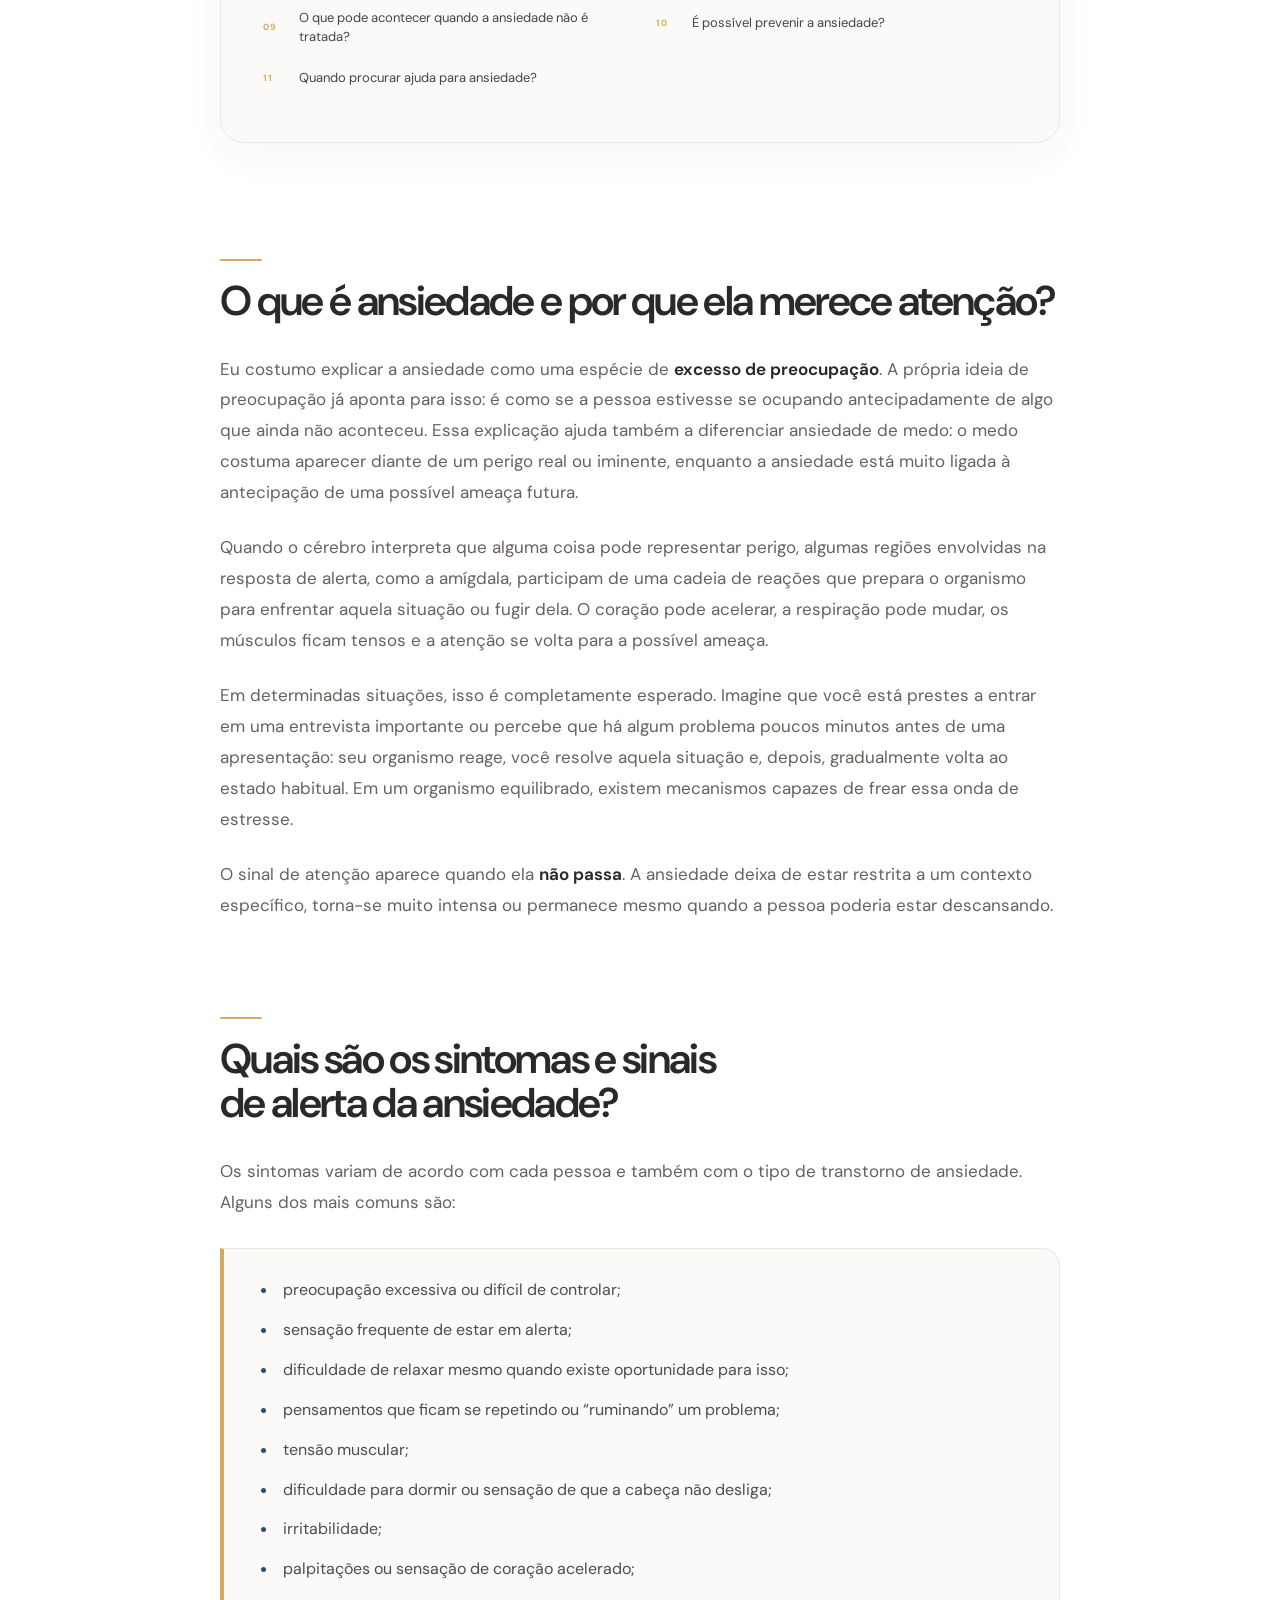
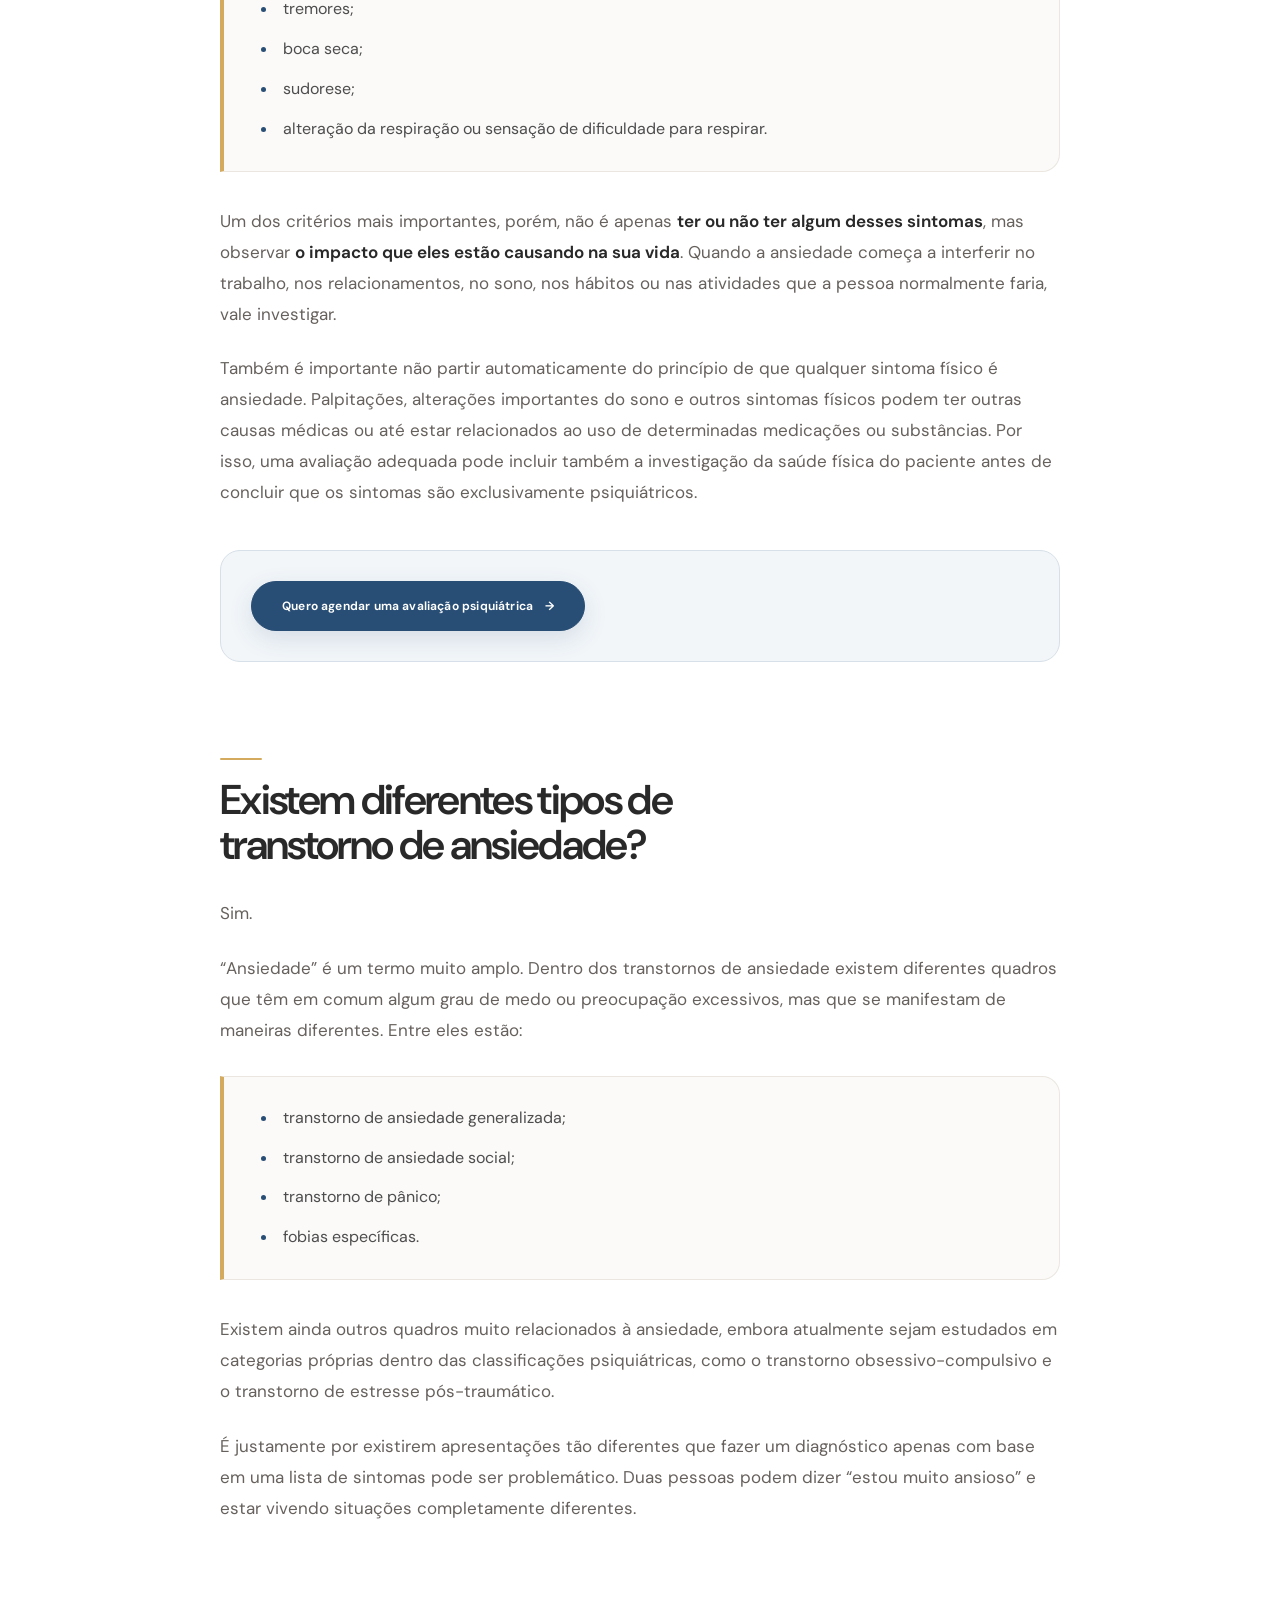
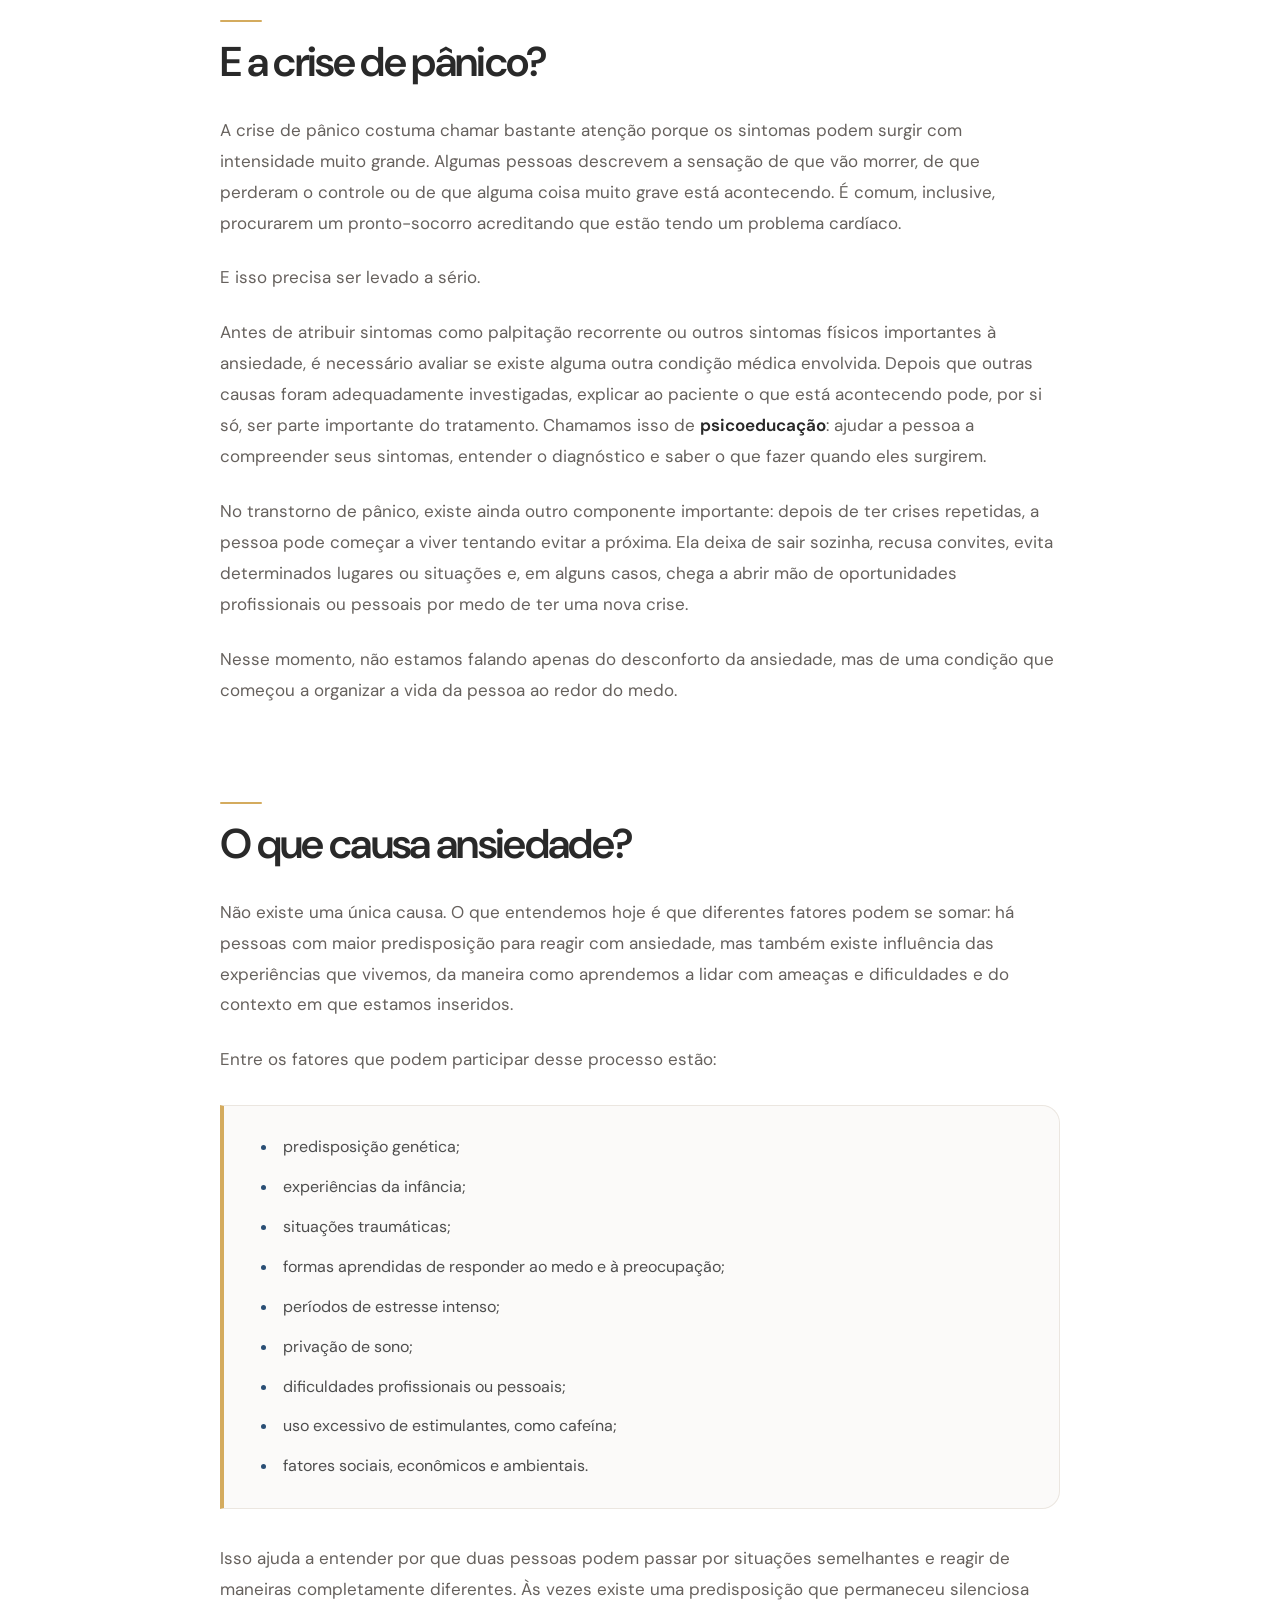
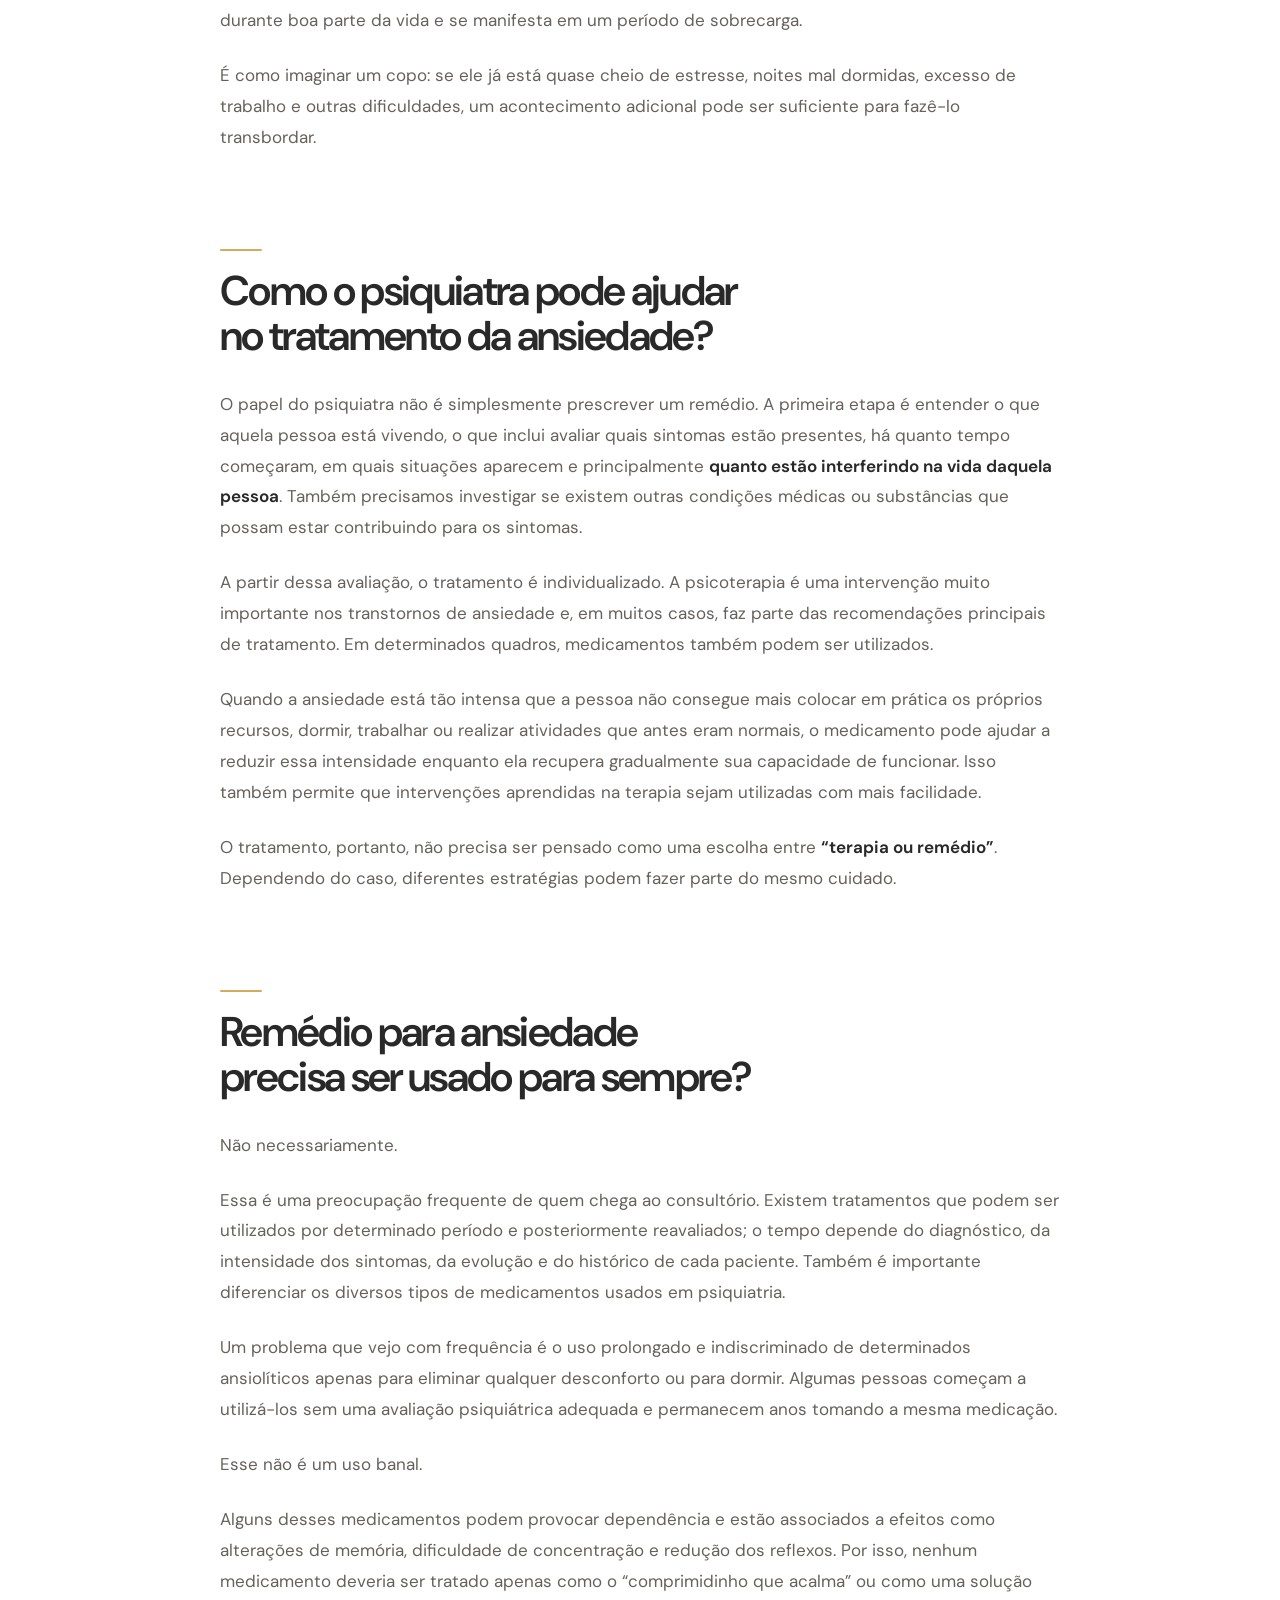
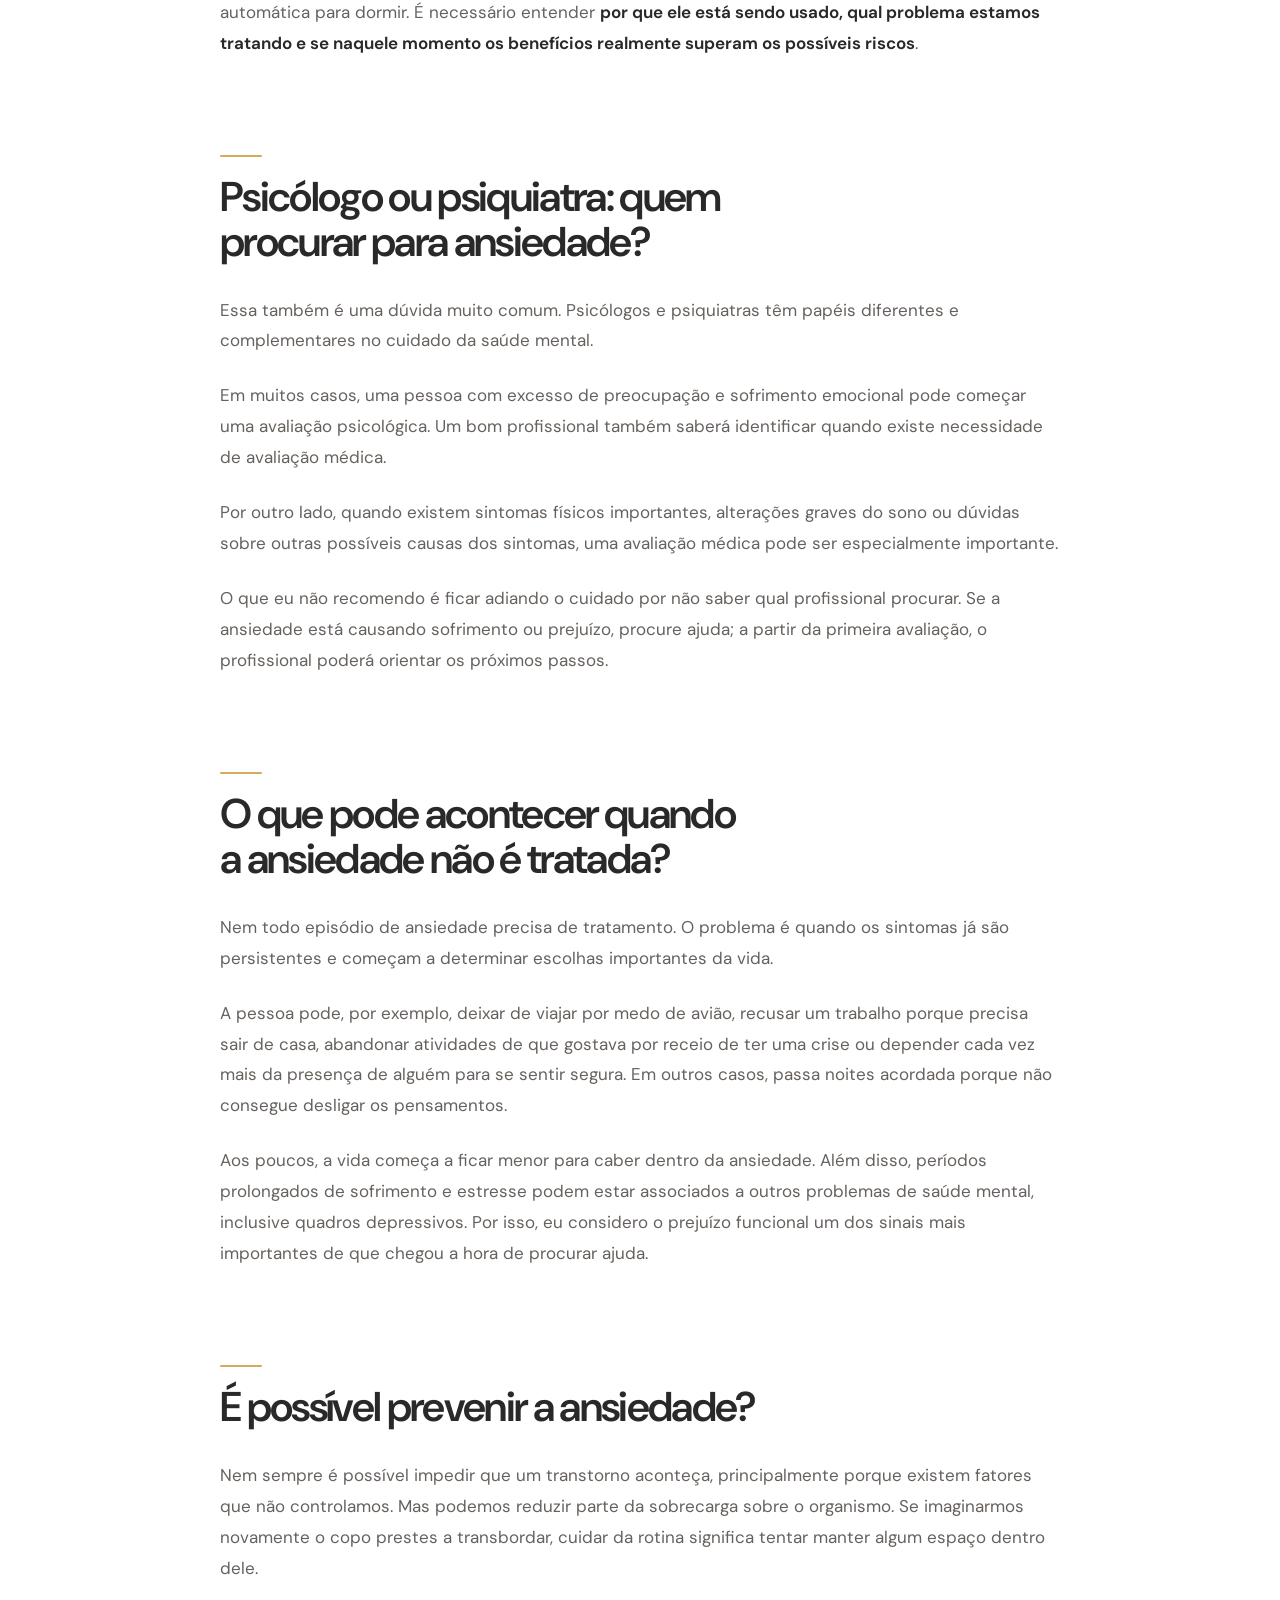
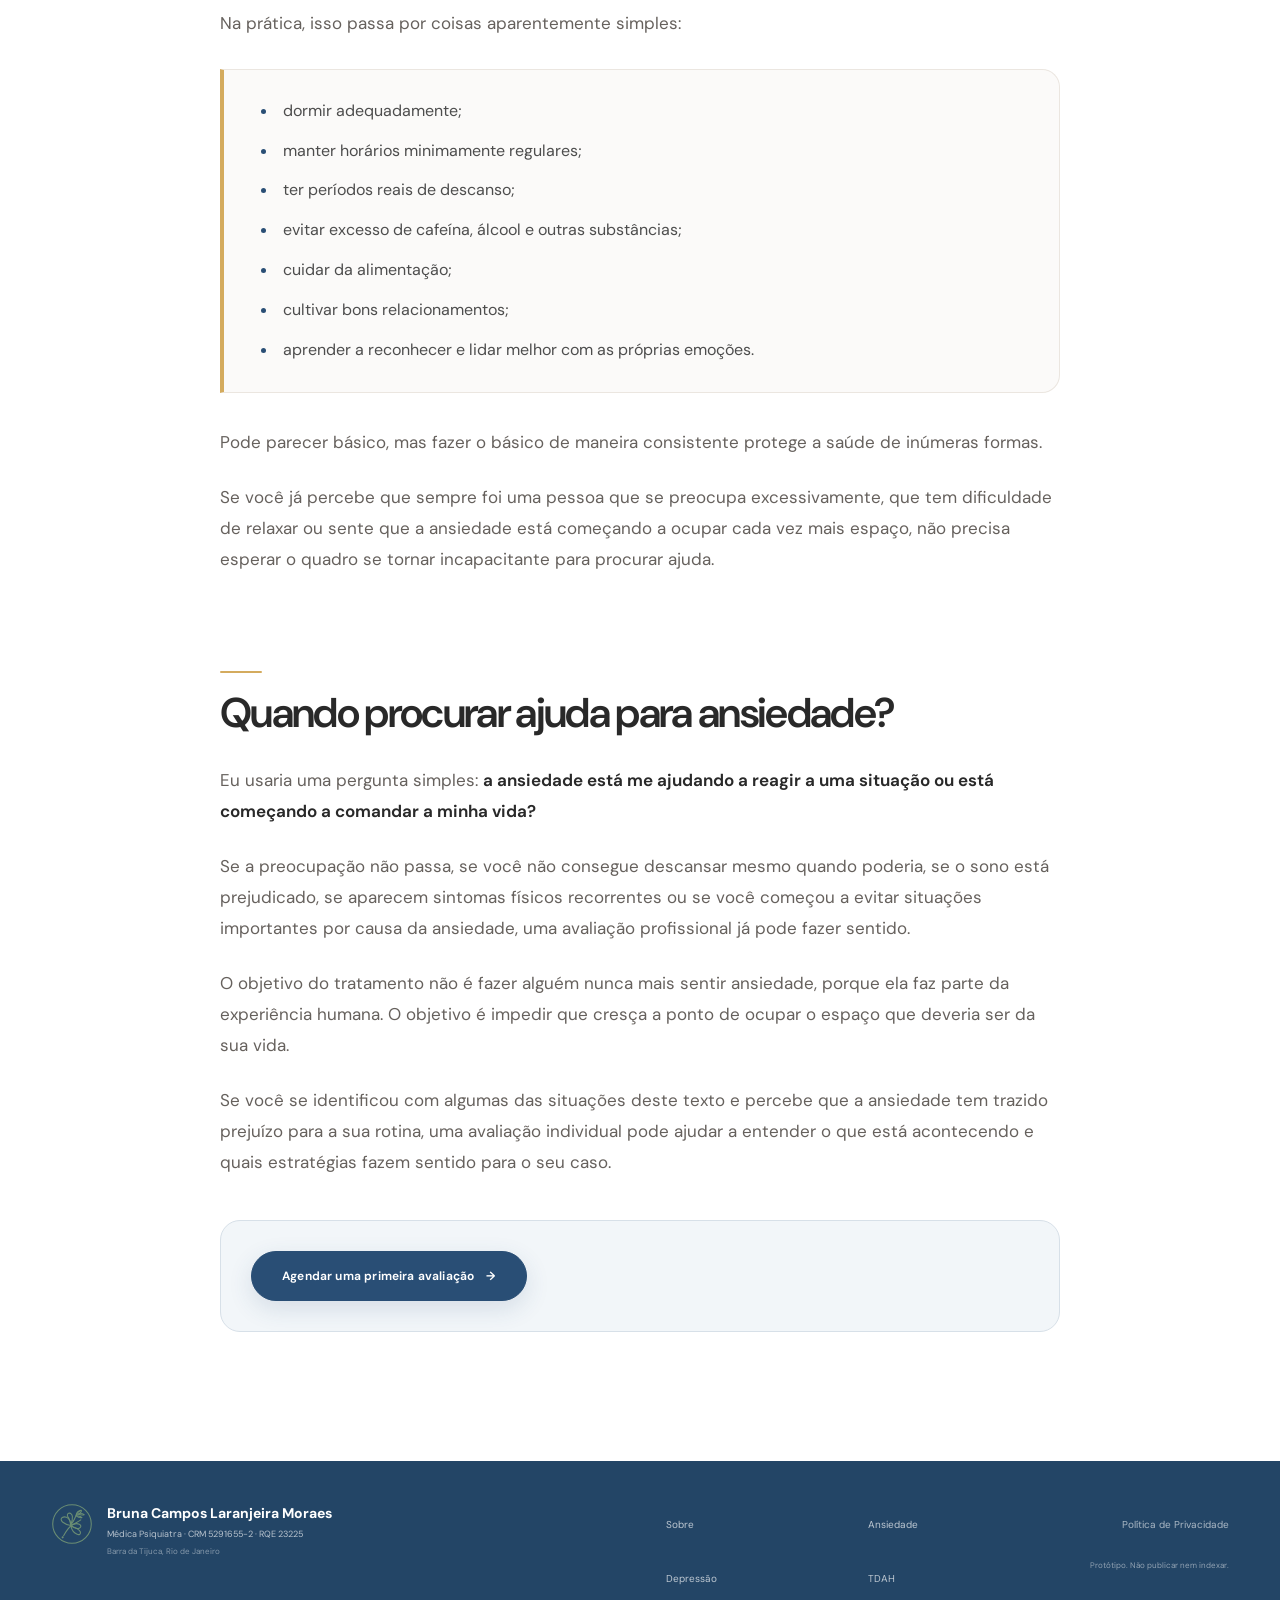
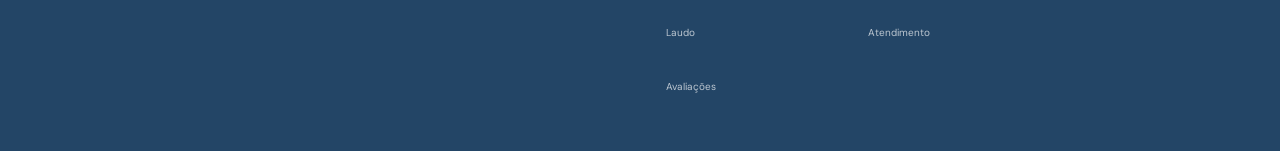
==== commit 25d9b927: "Prepara release final para produção" ====
--- a/ansiedade/index.html
+++ b/ansiedade/index.html
@@ -352,7 +352,7 @@
 <div class="shell footer-grid">
 <div class="footer-brand"><img alt="" aria-hidden="true" class="footer-brand-symbol" src="../assets/images/logo-bruna-campos.svg?v=20"/><div><strong>Bruna Campos Laranjeira Moraes</strong><span>Médica Psiquiatra · CRM 5291655-2 · RQE 23225</span><small>Barra da Tijuca, Rio de Janeiro</small></div></div>
 <nav aria-label="Links do rodapé"><a href="../sobre/">Sobre</a><a href="../ansiedade/">Ansiedade</a><a href="../depressao/">Depressão</a><a href="../tdah/">TDAH</a><a href="../laudo-saude-mental-concurso/">Laudo</a><a href="../index.html#atendimento">Atendimento</a><a href="../index.html#avaliacoes">Avaliações</a></nav>
-<div class="footer-meta"><span class="footer-privacy-pending">Política de Privacidade · em preparação</span><span>Protótipo. Não publicar nem indexar.</span></div>
+<div class="footer-meta"><a class="footer-privacy-pending" href="/politica-de-privacidade/">Política de Privacidade</a><span>Protótipo. Não publicar nem indexar.</span></div>
 </div>
 </footer>
 <a aria-label="Agendar consulta pelo WhatsApp" class="floating-whatsapp" href="https://wa.me/5521999131898?text=Ol%C3%A1%2C%20gostaria%20de%20informa%C3%A7%C3%B5es%20sobre%20uma%20consulta%20para%20avalia%C3%A7%C3%A3o%20de%20ansiedade%20com%20a%20Dra.%20Bruna%20Campos." rel="noopener noreferrer" target="_blank" title="Agendar consulta pelo WhatsApp"><svg aria-hidden="true" viewBox="0 0 24 24"><path d="M20.5 3.5A11.75 11.75 0 0 0 2.02 17.67L.5 23.5l5.98-1.47A11.76 11.76 0 0 0 20.5 3.5Zm-8.3 17.9a9.7 9.7 0 1 1 8.3-4.64"></path><path d="M7.8 6.8c.2-.28.42-.28.63-.28h.45c.15 0 .39.06.5.4l.75 1.8c.08.2.04.4-.05.56l-.38.54c-.13.16-.27.3-.12.55.15.26.67 1.1 1.45 1.78 1 .88 1.85 1.16 2.1 1.3.26.13.4.11.56-.07l.84-.98c.18-.22.37-.18.6-.1l1.85.87c.25.12.42.18.48.28.06.1.06.6-.14 1.18-.2.58-1.16 1.1-1.6 1.17-.42.07-.96.1-1.56-.1-.36-.12-.82-.27-1.42-.53a12.2 12.2 0 0 1-4.44-3.9c-.13-.18-1.1-1.46-1.1-2.78 0-1.31.68-1.96.9-2.21Z"></path></svg><span>Agendar</span></a>
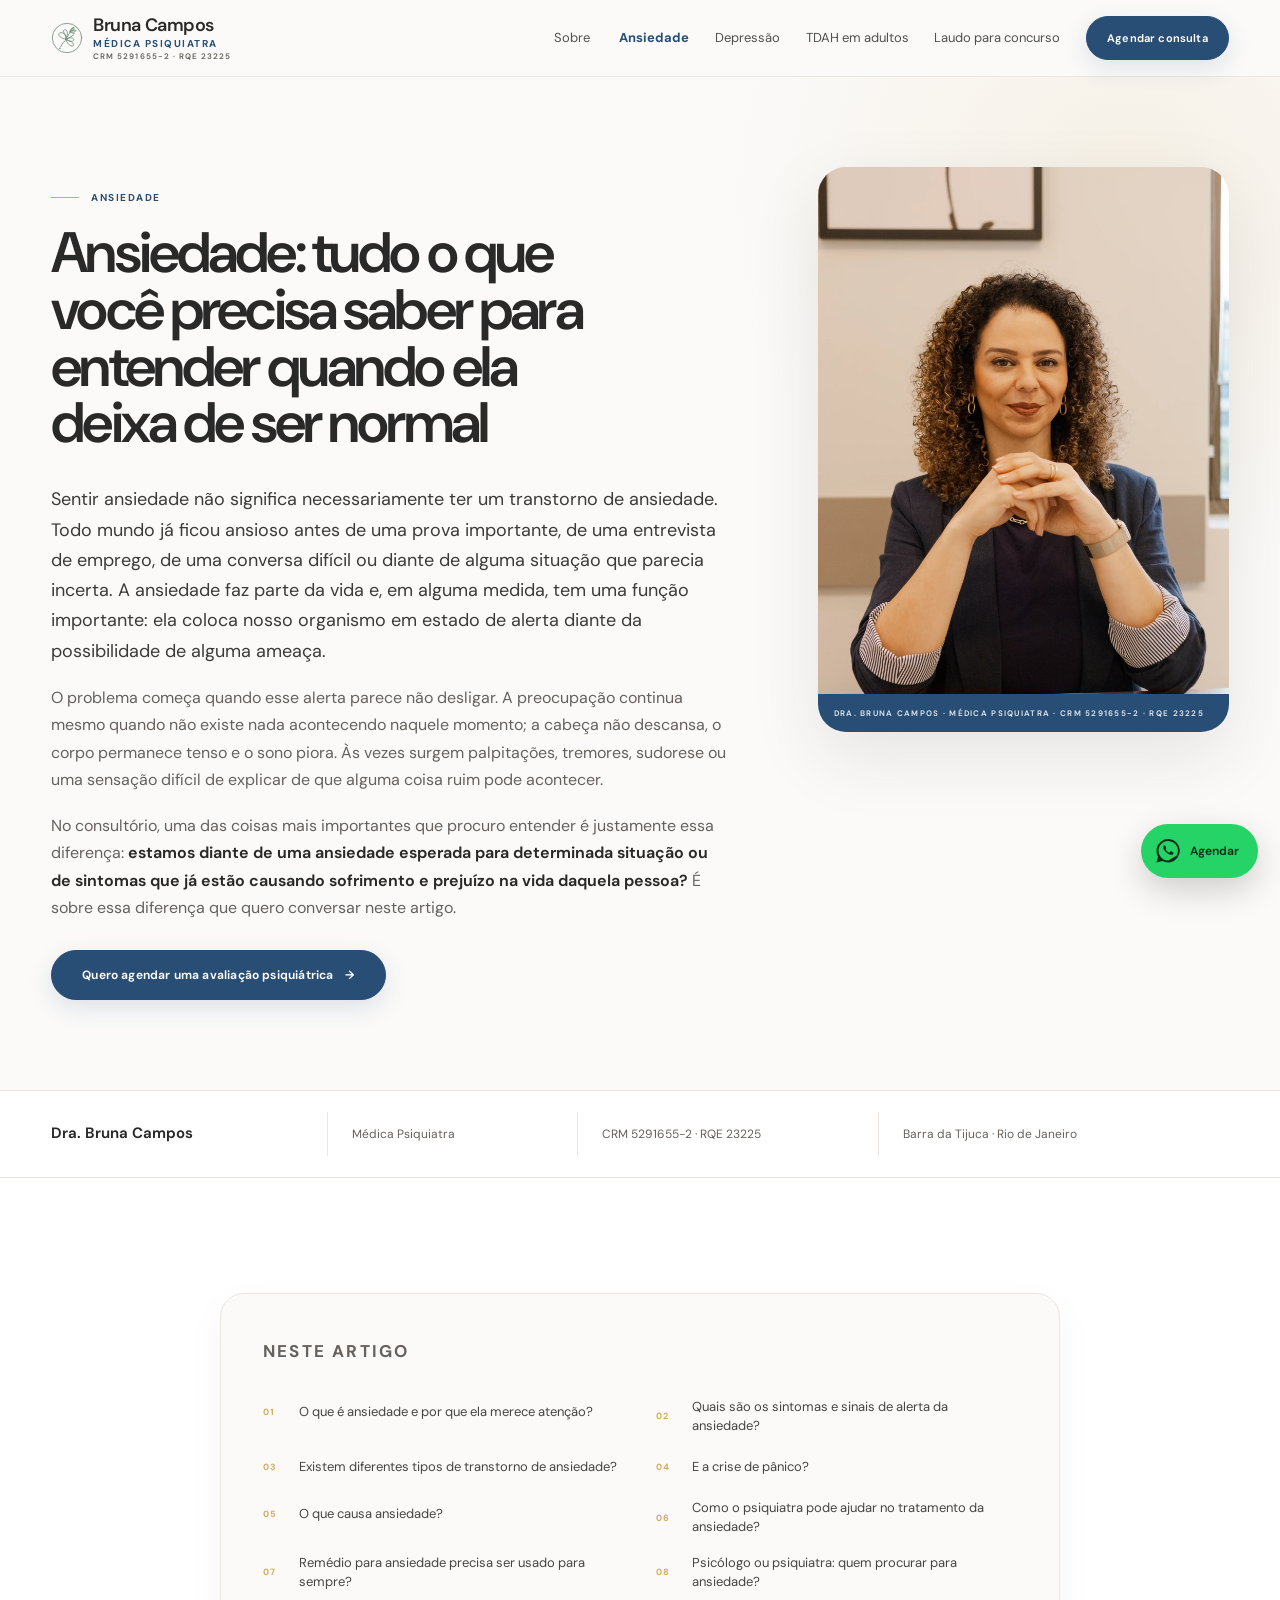
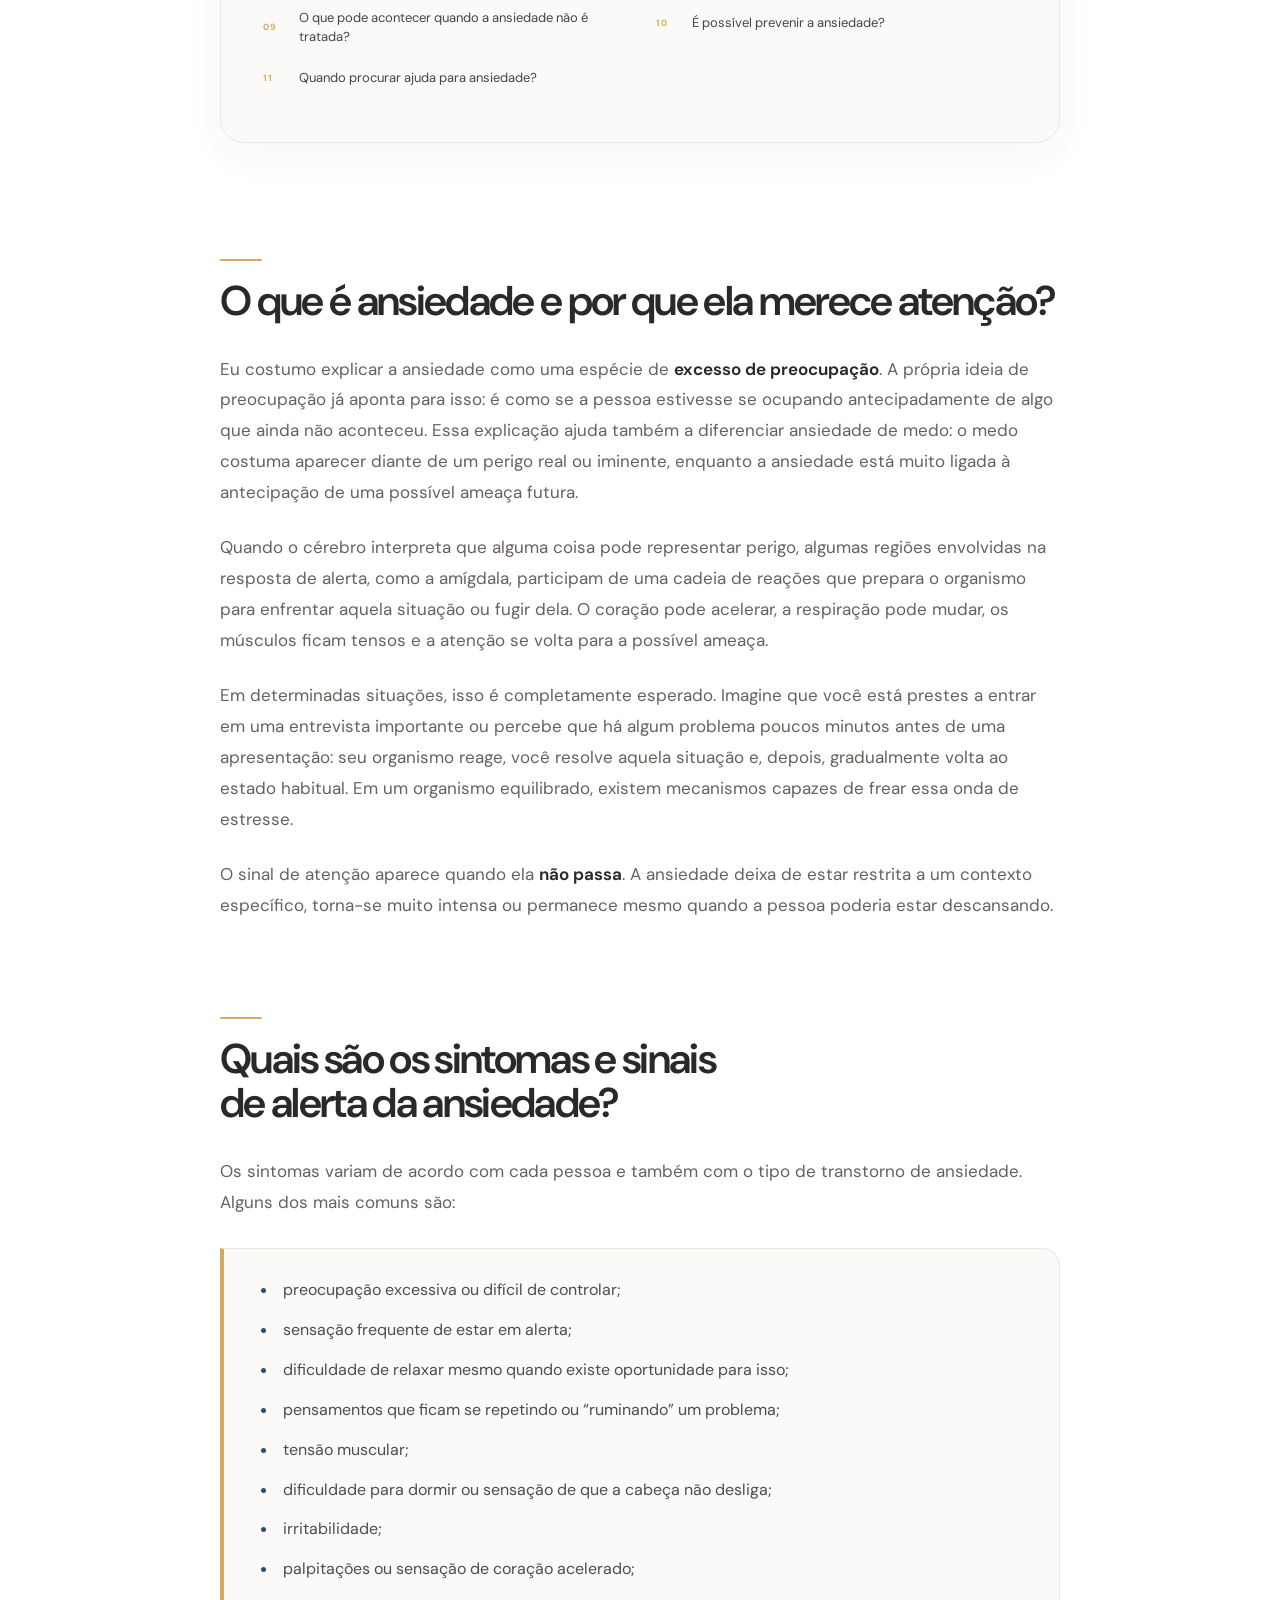
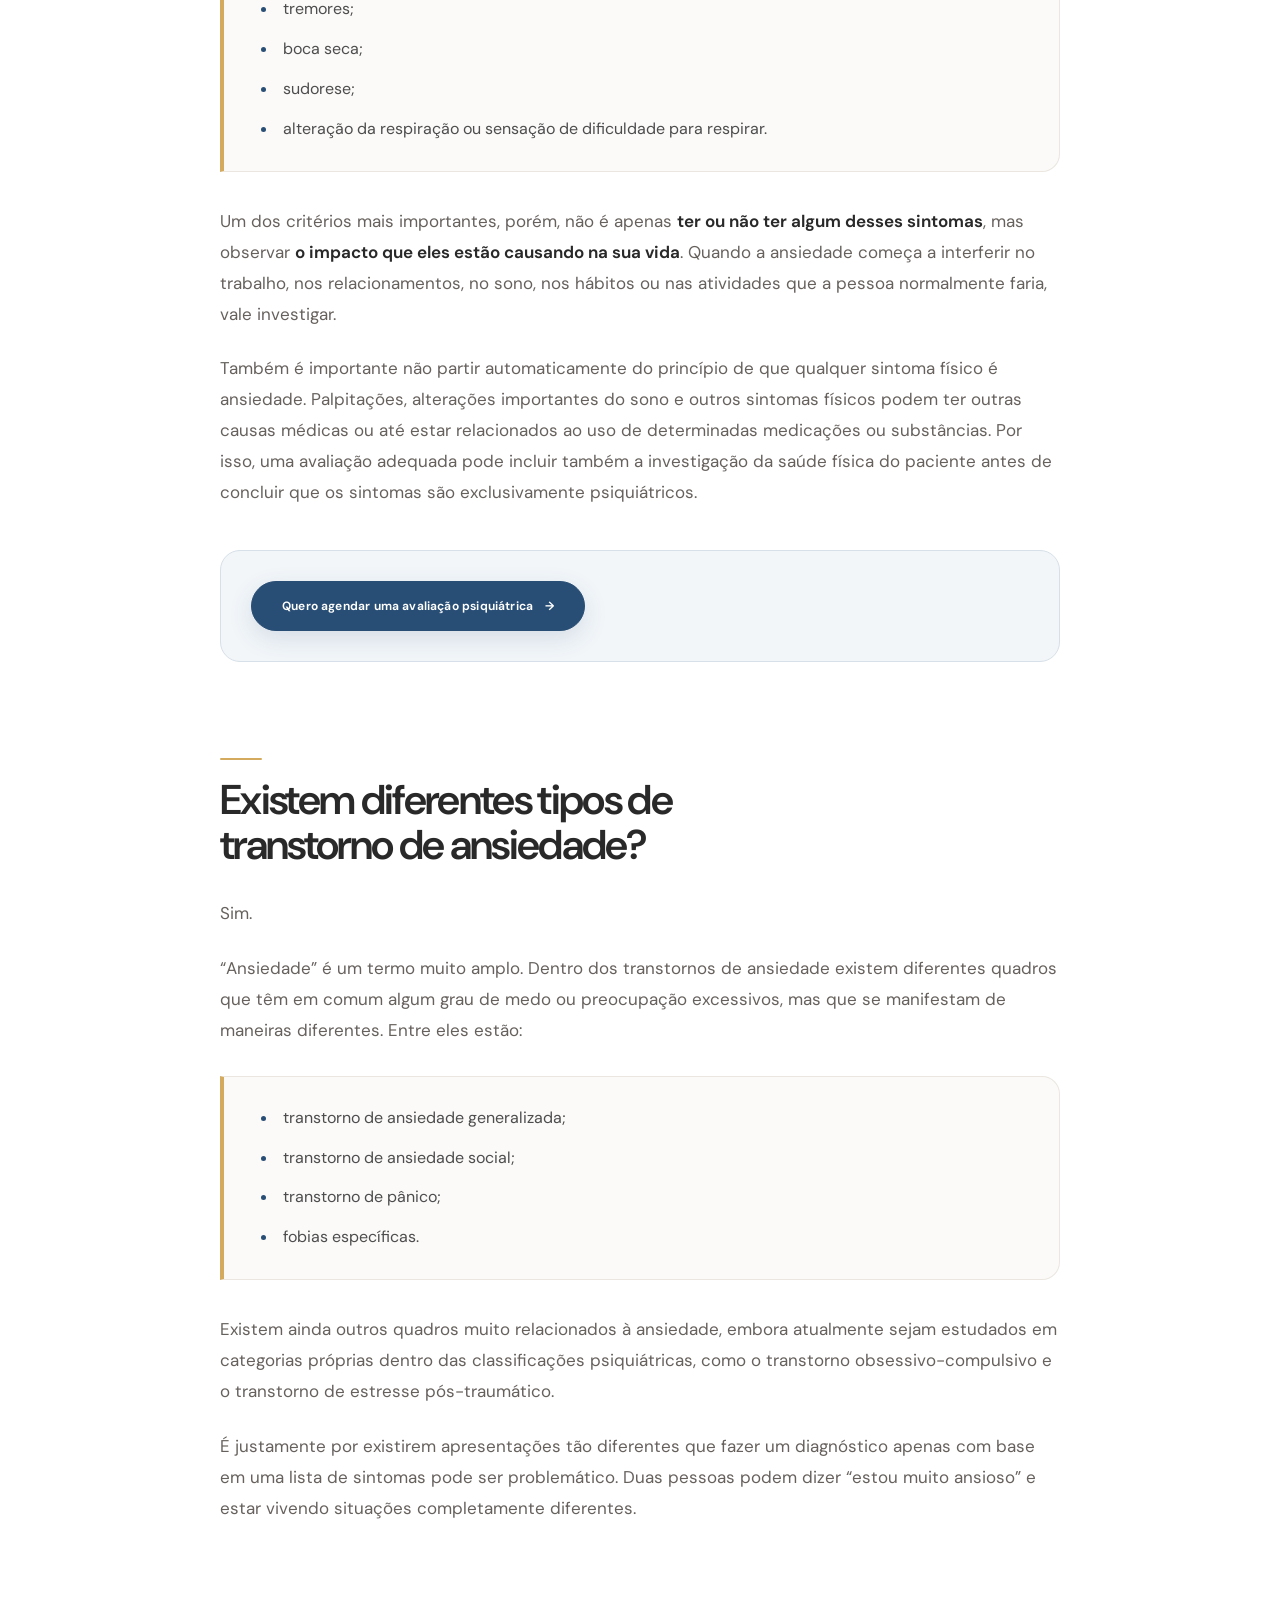
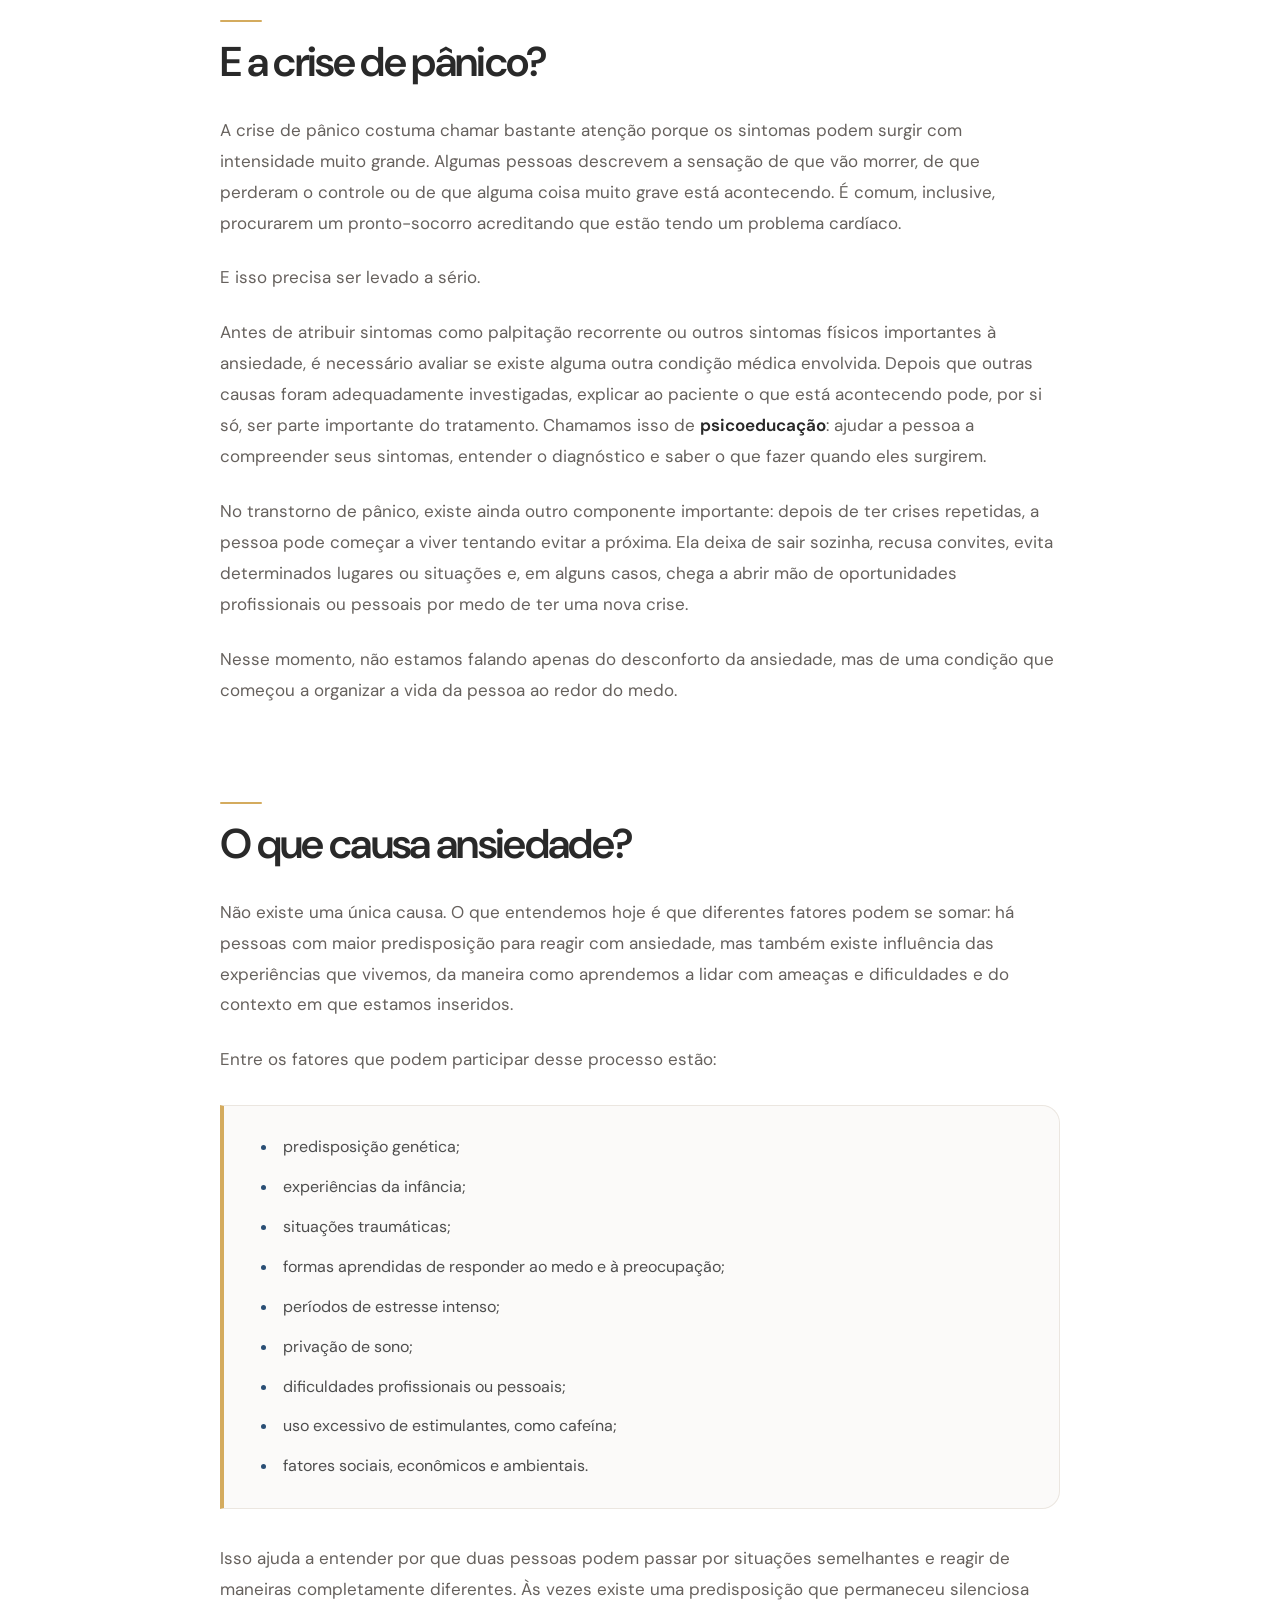
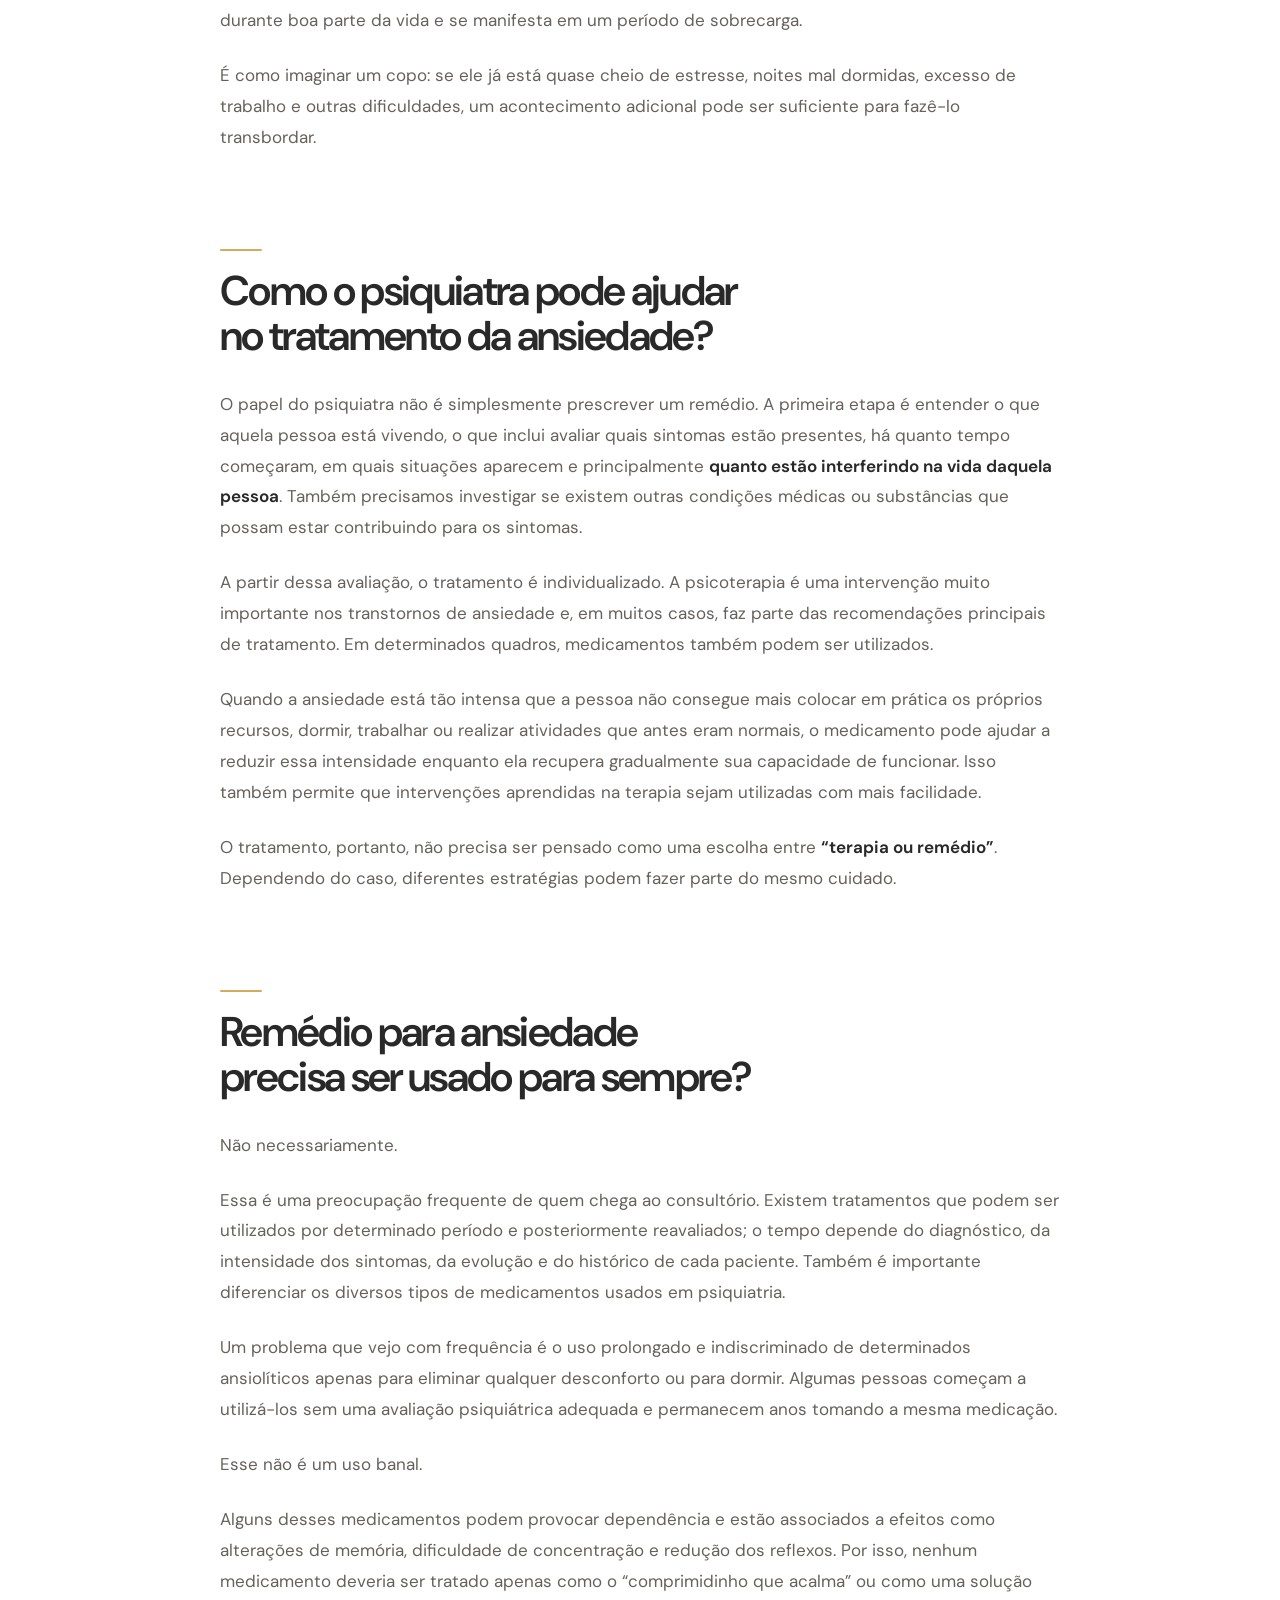
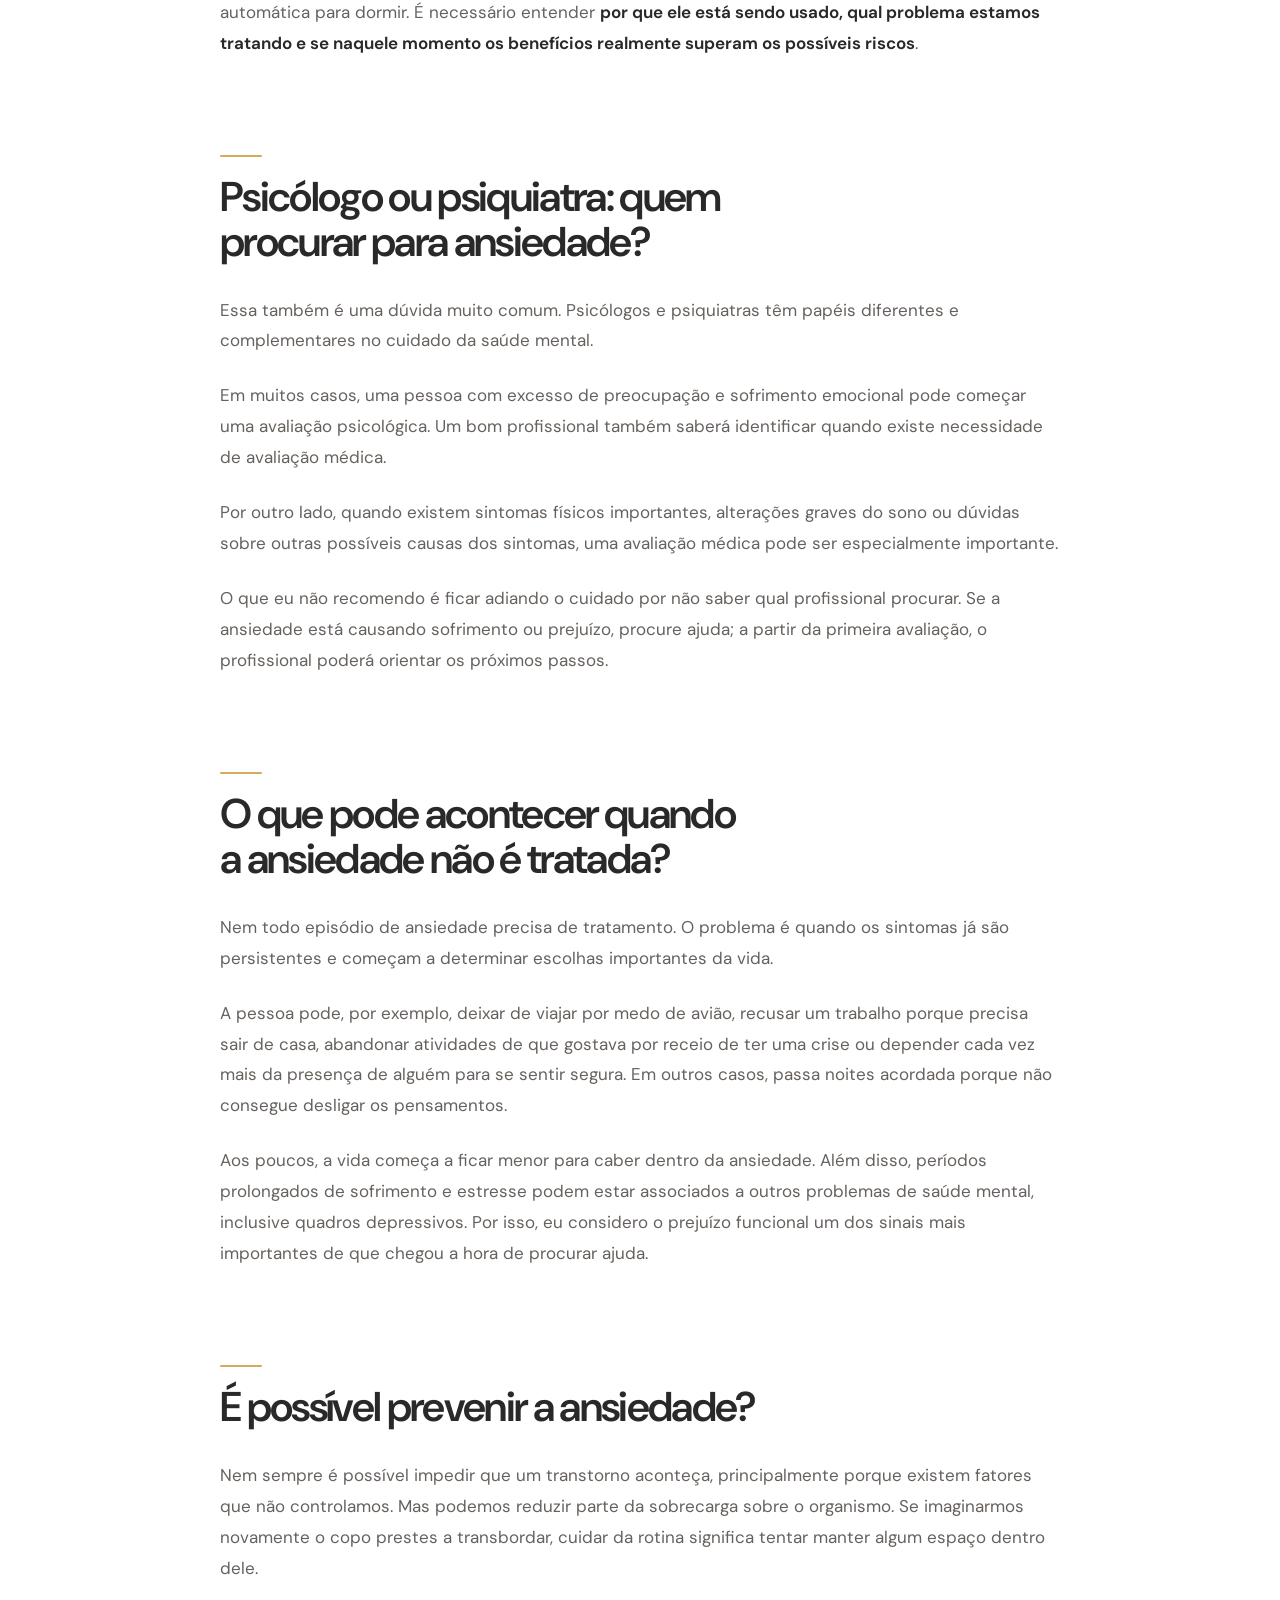
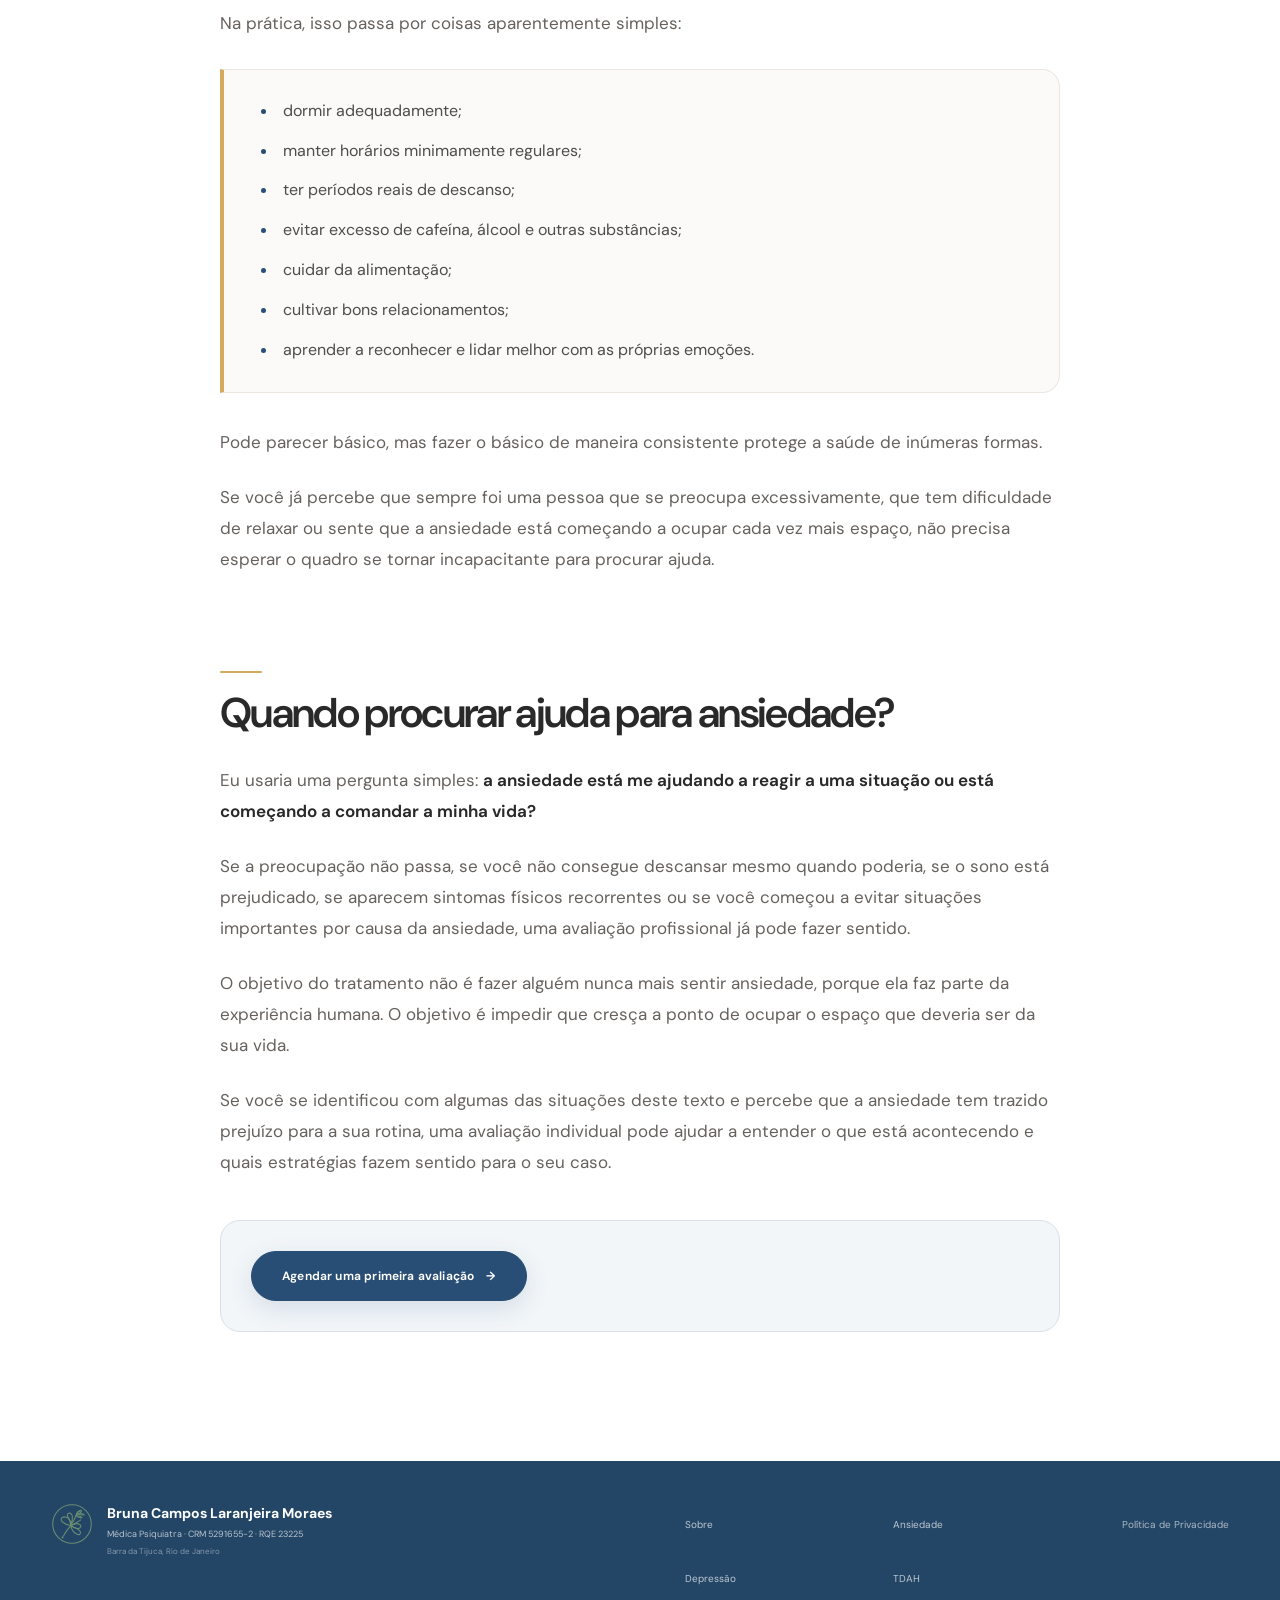
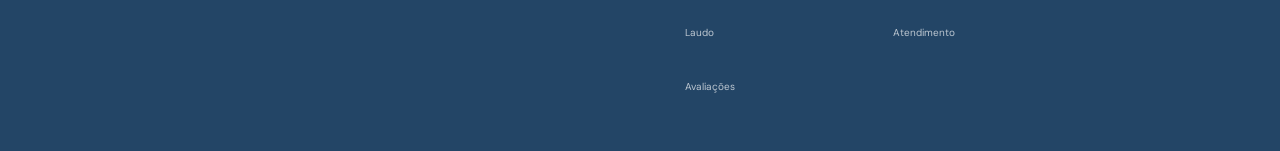
==== commit 1055252e: "Ativa configuração de produção" ====
--- a/ansiedade/index.html
+++ b/ansiedade/index.html
@@ -5,7 +5,6 @@
 <meta content="width=device-width, initial-scale=1" name="viewport"/>
 <title>Ansiedade: sintomas, tipos e tratamento | Dra. Bruna Campos</title>
 <meta content="Entenda sintomas, tipos, causas e tratamento da ansiedade e saiba quando procurar avaliação psiquiátrica com a Dra. Bruna Campos, no Rio de Janeiro." name="description"/>
-<meta content="noindex,nofollow" name="robots"/>
 <link href="https://www.brunacampospsiq.com/ansiedade/" rel="canonical"/>
 <meta content="article" property="og:type"/>
 <meta content="pt_BR" property="og:locale"/>
@@ -352,7 +351,7 @@
 <div class="shell footer-grid">
 <div class="footer-brand"><img alt="" aria-hidden="true" class="footer-brand-symbol" src="../assets/images/logo-bruna-campos.svg?v=20"/><div><strong>Bruna Campos Laranjeira Moraes</strong><span>Médica Psiquiatra · CRM 5291655-2 · RQE 23225</span><small>Barra da Tijuca, Rio de Janeiro</small></div></div>
 <nav aria-label="Links do rodapé"><a href="../sobre/">Sobre</a><a href="../ansiedade/">Ansiedade</a><a href="../depressao/">Depressão</a><a href="../tdah/">TDAH</a><a href="../laudo-saude-mental-concurso/">Laudo</a><a href="../index.html#atendimento">Atendimento</a><a href="../index.html#avaliacoes">Avaliações</a></nav>
-<div class="footer-meta"><a class="footer-privacy-pending" href="/politica-de-privacidade/">Política de Privacidade</a><span>Protótipo. Não publicar nem indexar.</span></div>
+<div class="footer-meta"><a class="footer-privacy-pending" href="/politica-de-privacidade/">Política de Privacidade</a></div>
 </div>
 </footer>
 <a aria-label="Agendar consulta pelo WhatsApp" class="floating-whatsapp" href="https://wa.me/5521999131898?text=Ol%C3%A1%2C%20gostaria%20de%20informa%C3%A7%C3%B5es%20sobre%20uma%20consulta%20para%20avalia%C3%A7%C3%A3o%20de%20ansiedade%20com%20a%20Dra.%20Bruna%20Campos." rel="noopener noreferrer" target="_blank" title="Agendar consulta pelo WhatsApp"><svg aria-hidden="true" viewBox="0 0 24 24"><path d="M20.5 3.5A11.75 11.75 0 0 0 2.02 17.67L.5 23.5l5.98-1.47A11.76 11.76 0 0 0 20.5 3.5Zm-8.3 17.9a9.7 9.7 0 1 1 8.3-4.64"></path><path d="M7.8 6.8c.2-.28.42-.28.63-.28h.45c.15 0 .39.06.5.4l.75 1.8c.08.2.04.4-.05.56l-.38.54c-.13.16-.27.3-.12.55.15.26.67 1.1 1.45 1.78 1 .88 1.85 1.16 2.1 1.3.26.13.4.11.56-.07l.84-.98c.18-.22.37-.18.6-.1l1.85.87c.25.12.42.18.48.28.06.1.06.6-.14 1.18-.2.58-1.16 1.1-1.6 1.17-.42.07-.96.1-1.56-.1-.36-.12-.82-.27-1.42-.53a12.2 12.2 0 0 1-4.44-3.9c-.13-.18-1.1-1.46-1.1-2.78 0-1.31.68-1.96.9-2.21Z"></path></svg><span>Agendar</span></a>
